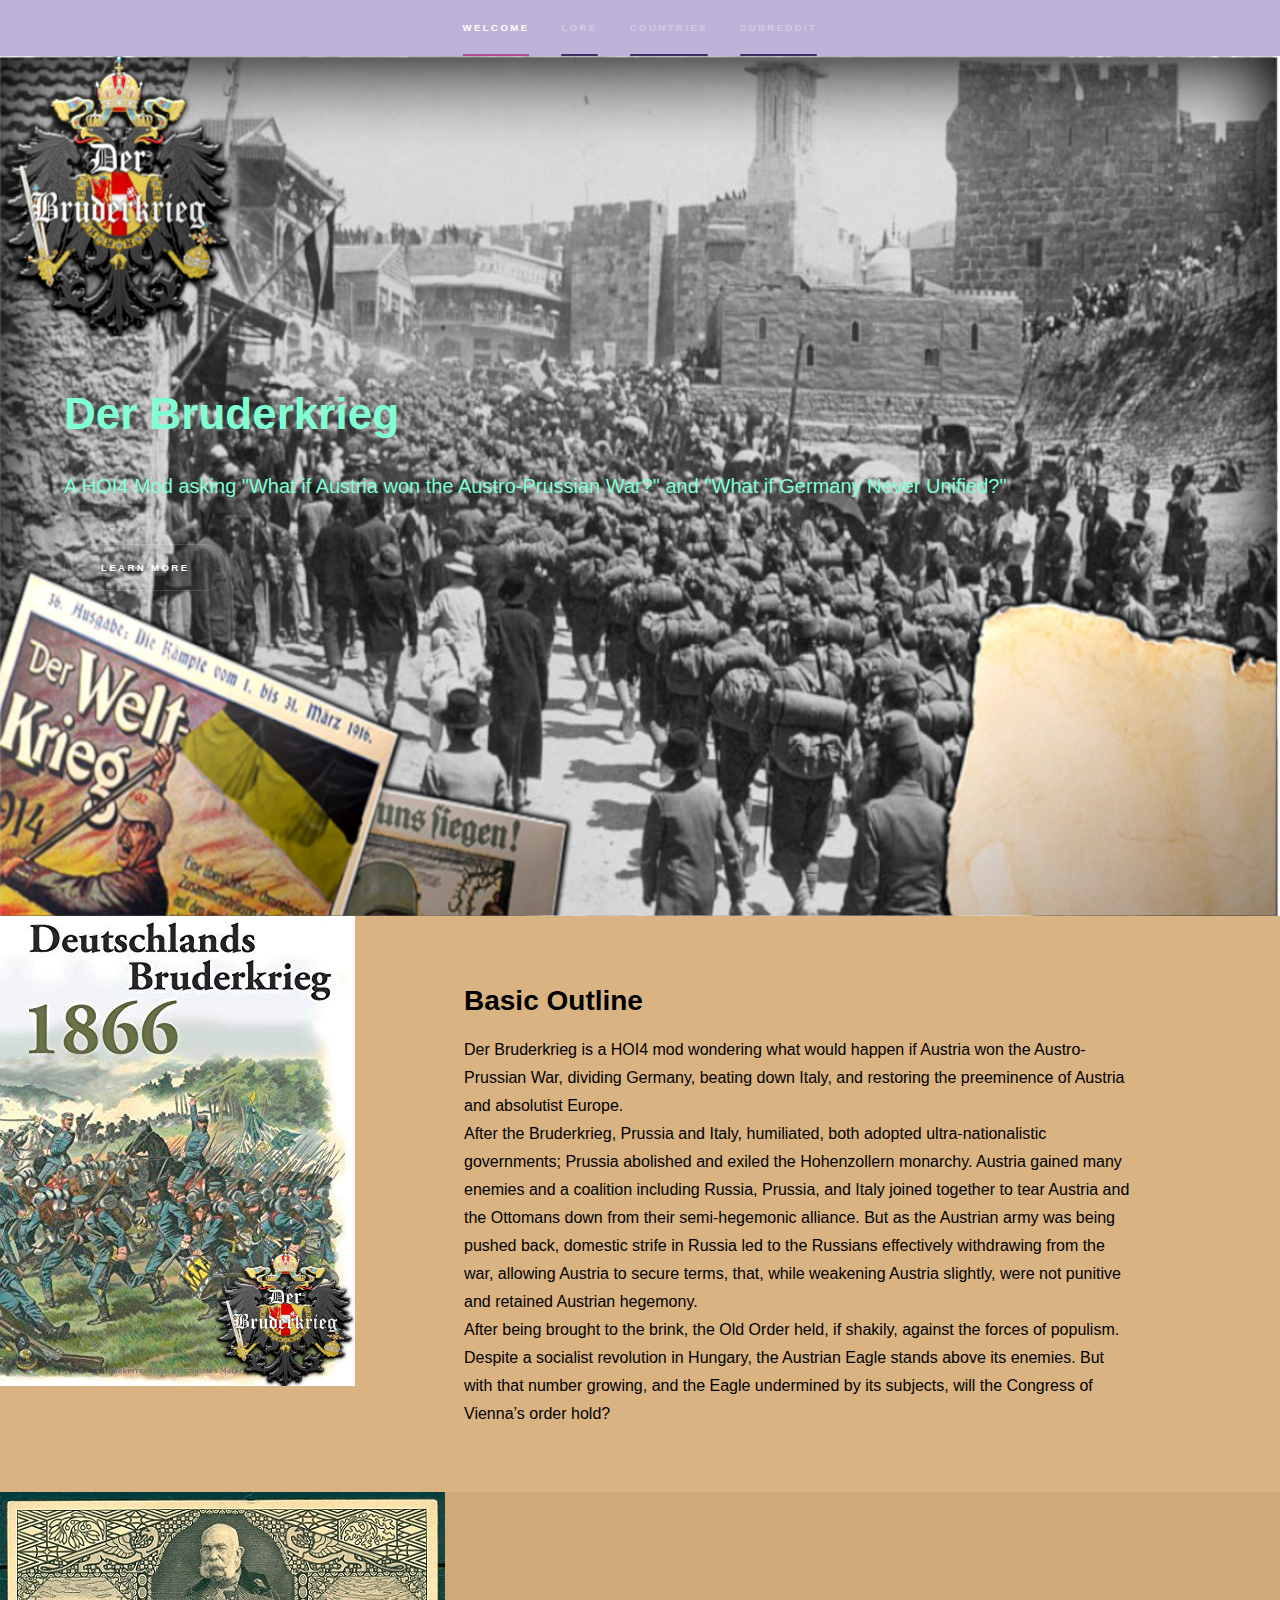
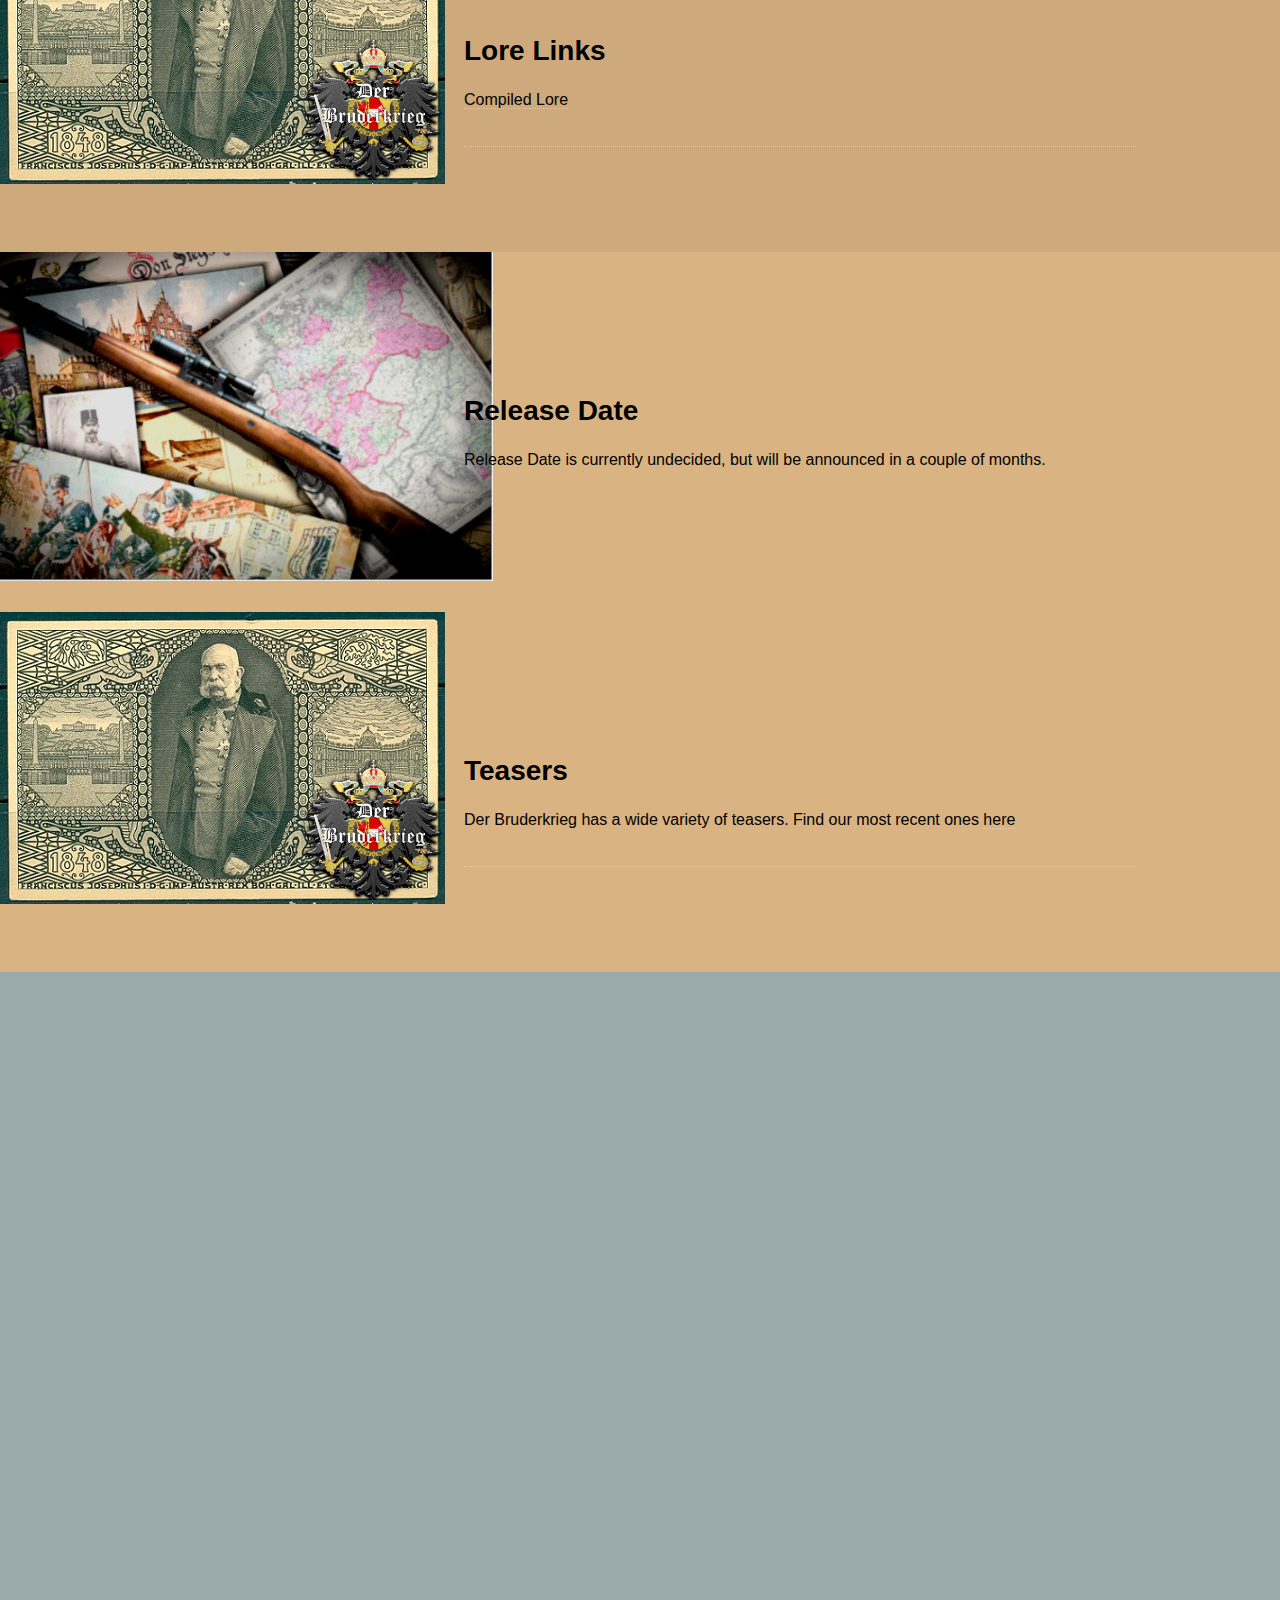
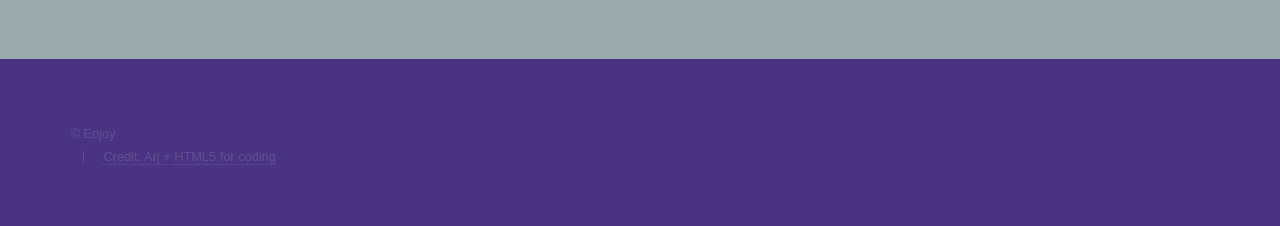
==== index.html @ 2483edeb "bruh" ====
<!DOCTYPE HTML>
<!--
	Hyperspace by HTML5 UP
	html5up.net | @ajlkn
	Free for personal and commercial use under the CCA 3.0 license (html5up.net/license)
-->
<html>
	<head>
		<title>Der Bruderkrieg</title>
		<meta charset="utf-8" />
		<meta name="viewport" content="width=device-width, initial-scale=1, user-scalable=no" />
		<link rel="stylesheet" href="assets/css/main.css" />
		<noscript><link rel="stylesheet" href="assets/css/noscript.css" /></noscript>
	</head>
	<body class="is-preload">

		<!-- Sidebar -->
			<section id="sidebar">
				<div class="inner">
					<nav>
						<ul>
							<li><a href="#intro">Welcome</a></li>
							<li><a href="#one">Lore</a></li>
							<li><a href="#two">Countries</a></li>
							<li><a href="https://www.reddit.com/r/derbruderkrieg">Subreddit</a></li>
						</ul>
					</nav>
				</div>
			</section>

		<!-- Wrapper -->
			<div id="wrapper">

				<!-- Intro -->
					<section id="intro" class="wrapper style1 fullscreen fade-up">
						<div class="inner">
							<h1 style="color: aquamarine;">Der Bruderkrieg</h1>
							<p style="color: aquamarine;">A HOI4 Mod asking "What if Austria won the Austro-Prussian War?" and "What if Germany Never Unified?" <br />
							</p>
							<ul class="actions">
								<li><a href="#one" class="button scrolly">Learn more</a></li>
							</ul>
						</div>
					</section>

				<!-- One -->
					<section id="one" class="wrapper style2 spotlights">
						<section>
							<a href="#" class="image"><img src="images/pic01.jpg" alt="" data-position="center center" /></a>
							<div class="content">
								<div class="inner">
									<h2 style="color: black;">Basic Outline</h2>
									<p style="color: black;">Der Bruderkrieg is a HOI4 mod wondering what would happen if Austria won the Austro-Prussian War, dividing Germany, beating down Italy, and restoring the preeminence of Austria and absolutist Europe. <br /> After the Bruderkrieg, Prussia and Italy, humiliated, both adopted ultra-nationalistic governments; Prussia abolished and exiled the Hohenzollern monarchy. Austria gained many enemies and a coalition including Russia, Prussia, and Italy joined together to tear Austria and the Ottomans down from their semi-hegemonic alliance. But as the Austrian army was being pushed back, domestic strife in Russia led to the Russians effectively withdrawing from the war, allowing Austria to secure terms, that, while weakening Austria slightly, were not punitive and retained Austrian hegemony.  <br /> After being brought to the brink, the Old Order held, if shakily, against the forces of populism. Despite a socialist revolution in Hungary, the Austrian Eagle stands above its enemies. But with that number growing, and the Eagle undermined by its subjects, will the Congress of Vienna’s order hold?
										</p>
									
								</div>
							</div>
						</section>
						<section>
							<a href="#" class="image"><img src="images/pic02.jpg" alt="" data-position="top center" /></a>
							<div class="content">
								<div class="inner">
									<h2 style="color: black;">Lore Links</h2>
									<p style="color: black;"><a href = "https://docs.google.com/document/u/1/d/1PFN4tKG7lw6AhXBbFSqqBUsdXBA_mLdBptA32-HvClY/edit" target="_blank">Compiled Lore</p>
									
								</div>
							</div>
						</section>
						<section>
							<a href="#" class="image"><img src="images/pic03.jpg" alt="" data-position="25% 25%" /></a>
							<div class="content">
								<div class="inner">
									<h2 style="color: black;">Release Date</h2>
									<p style="color: black;">Release Date is currently undecided, but will be announced in a couple of months.</p>
					
								</div>
							</div>
						</section>
						<section>
							<a href="#" class="image"><img src="images/pic02.jpg" alt="" data-position="top center" /></a>
							<div class="content">
								<div class="inner">
									<h2 style="color: black;">Teasers</h2>
									<p style="color: black;">Der Bruderkrieg has a wide variety of teasers. Find our most recent ones <a href="teasers.html">here</p>
									
								</div>
							</div>
						</section>
					</section>

					
				</section>

				<!-- Two -->
					<section id="two" class="wrapper style3 fade-up">
						<div class="inner">
							<h2>Countries</h2>
							<p>Der Bruderkrieg's first release will contain a wide variety of countries. The following 6 countries are those we consider "core countries", the ones most critical to gameplay and lore. While all 6 will be included on release, we also have development ongoing for China and Colombia.</p>
							<div class="features">
								<section>
									<span class="austrianflag"></span>
									<h3>Austria</h3>
									<p></p>
								</section>
								<section>
									<span class="icon solid major fa-lock"></span>
									<h3>Prussia</h3>
									<p></p>
								</section>
								<section>
									<span class="icon solid major fa-cog"></span>
									<h3>France</h3>
									<p></p>
								</section>
								<section>
									<span class="icon solid major fa-desktop"></span>
									<h3>Russia</h3>
									<p></p>
								</section>
								<section>
									<span class="icon solid major fa-link"></span>
									<h3>USA</h3>
									<p></p>
								</section>
								<section>
									<span class="icon major fa-gem"></span>
									<h3>Italy</h3>
									<p></p>
								</section>
							</div>
						</div>
					</section>

				<!-- Three 
					<section id="three" class="wrapper style1 fade-up">
						<div class="inner">
							<h2>Get in touch</h2>
							<p>Phasellus convallis elit id ullamcorper pulvinar. Duis aliquam turpis mauris, eu ultricies erat malesuada quis. Aliquam dapibus, lacus eget hendrerit bibendum, urna est aliquam sem, sit amet imperdiet est velit quis lorem.</p>
							<div class="split style1">
								<section>
									<form method="post" action="#">
										<div class="fields">
											<div class="field half">
												<label for="name">Name</label>
												<input type="text" name="name" id="name" />
											</div>
											<div class="field half">
												<label for="email">Email</label>
												<input type="text" name="email" id="email" />
											</div>
											<div class="field">
												<label for="message">Message</label>
												<textarea name="message" id="message" rows="5"></textarea>
											</div>
										</div>
										<ul class="actions">
											<li><a href="" class="button submit">Send Message</a></li>
										</ul>
									</form>
								</section>
								<section>
									<ul class="contact">
										<li>
											<h3>Address</h3>
											<span>12345 Somewhere Road #654<br />
											Nashville, TN 00000-0000<br />
											USA</span>
										</li>
										<li>
											<h3>Email</h3>
											<a href="#">user@untitled.tld</a>
										</li>
										<li>
											<h3>Phone</h3>
											<span>(000) 000-0000</span>
										</li>
										<li>
											<h3>Social</h3>
											<ul class="icons">
												<li><a href="#" class="icon brands fa-twitter"><span class="label">Twitter</span></a></li>
												<li><a href="#" class="icon brands fa-facebook-f"><span class="label">Facebook</span></a></li>
												<li><a href="#" class="icon brands fa-github"><span class="label">GitHub</span></a></li>
												<li><a href="#" class="icon brands fa-instagram"><span class="label">Instagram</span></a></li>
												<li><a href="#" class="icon brands fa-linkedin-in"><span class="label">LinkedIn</span></a></li>
											</ul>
										</li>
									</ul>
								</section>
							</div>
						</div>
					</section> -->

			</div>

		<!-- Footer -->
			<footer id="footer" class="wrapper style1-alt">
				<div class="inner">
					<ul class="menu">
						<li>&copy; Enjoy</li><li>Credit: Arj + HTML5 for coding</a></li>
					</ul>
				</div>
			</footer>

		<!-- Scripts -->
			<script src="assets/js/jquery.min.js"></script>
			<script src="assets/js/jquery.scrollex.min.js"></script>
			<script src="assets/js/jquery.scrolly.min.js"></script>
			<script src="assets/js/browser.min.js"></script>
			<script src="assets/js/breakpoints.min.js"></script>
			<script src="assets/js/util.js"></script>
			<script src="assets/js/main.js"></script>

	</body>
</html>
---- assets/css/main.css ----
@import url(fontawesome-all.min.css);

/*
	Hyperspace by HTML5 UP
	html5up.net | @ajlkn
	Free for personal and commercial use under the CCA 3.0 license (html5up.net/license)
*/

html, body, div, span, applet, object,
iframe, h1, h2, h3, h4, h5, h6, p, blockquote,
pre, a, abbr, acronym, address, big, cite,
code, del, dfn, em, img, ins, kbd, q, s, samp,
small, strike, strong, sub, sup, tt, var, b,
u, i, center, dl, dt, dd, ol, ul, li, fieldset,
form, label, legend, table, caption, tbody,
tfoot, thead, tr, th, td, article, aside,
canvas, details, embed, figure, figcaption,
footer, header, hgroup, menu, nav, output, ruby,
section, summary, time, mark, audio, video {
	margin: 0;
	padding: 0;
	border: 0;
	font-size: 100%;
	font: inherit;
	vertical-align: baseline;}

article, aside, details, figcaption, figure,
footer, header, hgroup, menu, nav, section {
	display: block;}

body {
	line-height: 1;
}

ol, ul {
	list-style: none;
}

blockquote, q {
	quotes: none;
}

	blockquote:before, blockquote:after, q:before, q:after {
		content: '';
		content: none;
	}

table {
	border-collapse: collapse;
	border-spacing: 0;
}

body {
	-webkit-text-size-adjust: none;
}

mark {
	background-color: transparent;
	color: inherit;
}

input::-moz-focus-inner {
	border: 0;
	padding: 0;
}

input, select, textarea {
	-moz-appearance: none;
	-webkit-appearance: none;
	-ms-appearance: none;
	appearance: none;
}

/* Basic */

	@-ms-viewport {
		width: device-width;
	}

	body {
		-ms-overflow-style: scrollbar;
	}

	@media screen and (max-width: 480px) {

		html, body {
			min-width: 320px;
		}

	}

	html {
		box-sizing: border-box;
	}

	*, *:before, *:after {
		box-sizing: inherit;
	}

	body {
		background: #312450;
	}

		body.is-preload *, body.is-preload *:before, body.is-preload *:after {
			-moz-animation: none !important;
			-webkit-animation: none !important;
			-ms-animation: none !important;
			animation: none !important;
			-moz-transition: none !important;
			-webkit-transition: none !important;
			-ms-transition: none !important;
			transition: none !important;
		}

/* Type */

	body, input, select, textarea {
		color: rgba(255, 255, 255, 0.55);
		font-family: Arial, Helvetica, sans-serif;
		font-size: 16.5pt;
		font-weight: normal;
		line-height: 1.75;
	}

		@media screen and (max-width: 1680px) {

			body, input, select, textarea {
				font-size: 13pt;
			}

		}

		@media screen and (max-width: 1280px) {

			body, input, select, textarea {
				font-size: 12pt;
			}

		}

		@media screen and (max-width: 360px) {

			body, input, select, textarea {
				font-size: 11pt;
			}

		}

	a {
		-moz-transition: color 0.2s ease, border-bottom-color 0.2s ease;
		-webkit-transition: color 0.2s ease, border-bottom-color 0.2s ease;
		-ms-transition: color 0.2s ease, border-bottom-color 0.2s ease;
		transition: color 0.2s ease, border-bottom-color 0.2s ease;
		border-bottom: dotted 1px rgba(255, 255, 255, 0.35);
		color: inherit;
		text-decoration: none;
	}

		a:hover {
			border-bottom-color: transparent;
			color: #ffffff;
		}

	strong, b {
		color: #ffffff;
		font-weight: bold;
	}

	em, i {
		font-style: italic;
	}

	p {
		margin: 0 0 2em 0;
	}

	h1, h2, h3, h4, h5, h6 {
		color: #ffffff;
		font-weight: bold;
		line-height: 1.5;
		margin: 0 0 0.5em 0;
	}

		h1 a, h2 a, h3 a, h4 a, h5 a, h6 a {
			color: inherit;
			text-decoration: none;
		}

	h1 {
		font-size: 2.75em;
	}

		h1.major {
			margin: 0 0 1.3em 0;
			position: relative;
			padding-bottom: 0.35em;
		}

			h1.major:after {
				background-image: -moz-linear-gradient(to right, #5e42a6, #b74e91);
				background-image: -webkit-linear-gradient(to right, #5e42a6, #b74e91);
				background-image: -ms-linear-gradient(to right, #5e42a6, #b74e91);
				background-image: linear-gradient(to right, #5e42a6, #b74e91);
				-moz-transition: max-width 0.2s ease;
				-webkit-transition: max-width 0.2s ease;
				-ms-transition: max-width 0.2s ease;
				transition: max-width 0.2s ease;
				border-radius: 0.2em;
				bottom: 0;
				content: '';
				height: 0.05em;
				position: absolute;
				right: 0;
				width: 100%;
			}

	h2 {
		font-size: 1.75em;
	}

	h3 {
		font-size: 1.1em;
	}

	h4 {
		font-size: 1em;
	}

	h5 {
		font-size: 0.8em;
	}

	h6 {
		font-size: 0.6em;
	}

	@media screen and (max-width: 736px) {

		h1 {
			font-size: 2em;
		}

		h2 {
			font-size: 1.25em;
		}

		h3 {
			font-size: 1em;
		}

		h4 {
			font-size: 0.8em;
		}

		h5 {
			font-size: 0.6em;
		}

		h6 {
			font-size: 0.6em;
		}

	}

	sub {
		font-size: 0.8em;
		position: relative;
		top: 0.5em;
	}

	sup {
		font-size: 0.8em;
		position: relative;
		top: -0.5em;
	}

	blockquote {
		border-left: solid 4px rgba(255, 255, 255, 0.15);
		font-style: italic;
		margin: 0 0 2em 0;
		padding: 0.5em 0 0.5em 2em;
	}

	code {
		background: rgba(255, 255, 255, 0.05);
		border-radius: 0.25em;
		border: solid 1px rgba(255, 255, 255, 0.15);
		font-family: "Courier New", monospace;
		font-size: 0.9em;
		margin: 0 0.25em;
		padding: 0.25em 0.65em;
	}

	pre {
		-webkit-overflow-scrolling: touch;
		font-family: "Courier New", monospace;
		font-size: 0.9em;
		margin: 0 0 2em 0;
	}

		pre code {
			display: block;
			line-height: 1.75em;
			padding: 1em 1.5em;
			overflow-x: auto;
		}

	hr {
		border: 0;
		border-bottom: solid 1px rgba(255, 255, 255, 0.15);
		margin: 2em 0;
	}

		hr.major {
			margin: 3em 0;
		}

	.align-left {
		text-align: left;
	}

	.align-center {
		text-align: center;
	}

	.align-right {
		text-align: right;
	}

/* Row */

	.row {
		display: flex;
		flex-wrap: wrap;
		box-sizing: border-box;
		align-items: stretch;
	}

		.row > * {
			box-sizing: border-box;
		}

		.row.gtr-uniform > * > :last-child {
			margin-bottom: 0;
		}

		.row.aln-left {
			justify-content: flex-start;
		}

		.row.aln-center {
			justify-content: center;
		}

		.row.aln-right {
			justify-content: flex-end;
		}

		.row.aln-top {
			align-items: flex-start;
		}

		.row.aln-middle {
			align-items: center;
		}

		.row.aln-bottom {
			align-items: flex-end;
		}

		.row > .imp {
			order: -1;
		}

		.row > .col-1 {
			width: 8.33333%;
		}

		.row > .off-1 {
			margin-left: 8.33333%;
		}

		.row > .col-2 {
			width: 16.66667%;
		}

		.row > .off-2 {
			margin-left: 16.66667%;
		}

		.row > .col-3 {
			width: 25%;
		}

		.row > .off-3 {
			margin-left: 25%;
		}

		.row > .col-4 {
			width: 33.33333%;
		}

		.row > .off-4 {
			margin-left: 33.33333%;
		}

		.row > .col-5 {
			width: 41.66667%;
		}

		.row > .off-5 {
			margin-left: 41.66667%;
		}

		.row > .col-6 {
			width: 50%;
		}

		.row > .off-6 {
			margin-left: 50%;
		}

		.row > .col-7 {
			width: 58.33333%;
		}

		.row > .off-7 {
			margin-left: 58.33333%;
		}

		.row > .col-8 {
			width: 66.66667%;
		}

		.row > .off-8 {
			margin-left: 66.66667%;
		}

		.row > .col-9 {
			width: 75%;
		}

		.row > .off-9 {
			margin-left: 75%;
		}

		.row > .col-10 {
			width: 83.33333%;
		}

		.row > .off-10 {
			margin-left: 83.33333%;
		}

		.row > .col-11 {
			width: 91.66667%;
		}

		.row > .off-11 {
			margin-left: 91.66667%;
		}

		.row > .col-12 {
			width: 100%;
		}

		.row > .off-12 {
			margin-left: 100%;
		}

		.row.gtr-0 {
			margin-top: 0;
			margin-left: 0em;
		}

			.row.gtr-0 > * {
				padding: 0 0 0 0em;
			}

			.row.gtr-0.gtr-uniform {
				margin-top: 0em;
			}

				.row.gtr-0.gtr-uniform > * {
					padding-top: 0em;
				}

		.row.gtr-25 {
			margin-top: 0;
			margin-left: -0.375em;
		}

			.row.gtr-25 > * {
				padding: 0 0 0 0.375em;
			}

			.row.gtr-25.gtr-uniform {
				margin-top: -0.375em;
			}

				.row.gtr-25.gtr-uniform > * {
					padding-top: 0.375em;
				}

		.row.gtr-50 {
			margin-top: 0;
			margin-left: -0.75em;
		}

			.row.gtr-50 > * {
				padding: 0 0 0 0.75em;
			}

			.row.gtr-50.gtr-uniform {
				margin-top: -0.75em;
			}

				.row.gtr-50.gtr-uniform > * {
					padding-top: 0.75em;
				}

		.row {
			margin-top: 0;
			margin-left: -1.5em;
		}

			.row > * {
				padding: 0 0 0 1.5em;
			}

			.row.gtr-uniform {
				margin-top: -1.5em;
			}

				.row.gtr-uniform > * {
					padding-top: 1.5em;
				}

		.row.gtr-150 {
			margin-top: 0;
			margin-left: -2.25em;
		}

			.row.gtr-150 > * {
				padding: 0 0 0 2.25em;
			}

			.row.gtr-150.gtr-uniform {
				margin-top: -2.25em;
			}

				.row.gtr-150.gtr-uniform > * {
					padding-top: 2.25em;
				}

		.row.gtr-200 {
			margin-top: 0;
			margin-left: -3em;
		}

			.row.gtr-200 > * {
				padding: 0 0 0 3em;
			}

			.row.gtr-200.gtr-uniform {
				margin-top: -3em;
			}

				.row.gtr-200.gtr-uniform > * {
					padding-top: 3em;
				}

		@media screen and (max-width: 1680px) {

			.row {
				display: flex;
				flex-wrap: wrap;
				box-sizing: border-box;
				align-items: stretch;
			}

				.row > * {
					box-sizing: border-box;
				}

				.row.gtr-uniform > * > :last-child {
					margin-bottom: 0;
				}

				.row.aln-left {
					justify-content: flex-start;
				}

				.row.aln-center {
					justify-content: center;
				}

				.row.aln-right {
					justify-content: flex-end;
				}

				.row.aln-top {
					align-items: flex-start;
				}

				.row.aln-middle {
					align-items: center;
				}

				.row.aln-bottom {
					align-items: flex-end;
				}

				.row > .imp-xlarge {
					order: -1;
				}

				.row > .col-1-xlarge {
					width: 8.33333%;
				}

				.row > .off-1-xlarge {
					margin-left: 8.33333%;
				}

				.row > .col-2-xlarge {
					width: 16.66667%;
				}

				.row > .off-2-xlarge {
					margin-left: 16.66667%;
				}

				.row > .col-3-xlarge {
					width: 25%;
				}

				.row > .off-3-xlarge {
					margin-left: 25%;
				}

				.row > .col-4-xlarge {
					width: 33.33333%;
				}

				.row > .off-4-xlarge {
					margin-left: 33.33333%;
				}

				.row > .col-5-xlarge {
					width: 41.66667%;
				}

				.row > .off-5-xlarge {
					margin-left: 41.66667%;
				}

				.row > .col-6-xlarge {
					width: 50%;
				}

				.row > .off-6-xlarge {
					margin-left: 50%;
				}

				.row > .col-7-xlarge {
					width: 58.33333%;
				}

				.row > .off-7-xlarge {
					margin-left: 58.33333%;
				}

				.row > .col-8-xlarge {
					width: 66.66667%;
				}

				.row > .off-8-xlarge {
					margin-left: 66.66667%;
				}

				.row > .col-9-xlarge {
					width: 75%;
				}

				.row > .off-9-xlarge {
					margin-left: 75%;
				}

				.row > .col-10-xlarge {
					width: 83.33333%;
				}

				.row > .off-10-xlarge {
					margin-left: 83.33333%;
				}

				.row > .col-11-xlarge {
					width: 91.66667%;
				}

				.row > .off-11-xlarge {
					margin-left: 91.66667%;
				}

				.row > .col-12-xlarge {
					width: 100%;
				}

				.row > .off-12-xlarge {
					margin-left: 100%;
				}

				.row.gtr-0 {
					margin-top: 0;
					margin-left: 0em;
				}

					.row.gtr-0 > * {
						padding: 0 0 0 0em;
					}

					.row.gtr-0.gtr-uniform {
						margin-top: 0em;
					}

						.row.gtr-0.gtr-uniform > * {
							padding-top: 0em;
						}

				.row.gtr-25 {
					margin-top: 0;
					margin-left: -0.375em;
				}

					.row.gtr-25 > * {
						padding: 0 0 0 0.375em;
					}

					.row.gtr-25.gtr-uniform {
						margin-top: -0.375em;
					}

						.row.gtr-25.gtr-uniform > * {
							padding-top: 0.375em;
						}

				.row.gtr-50 {
					margin-top: 0;
					margin-left: -0.75em;
				}

					.row.gtr-50 > * {
						padding: 0 0 0 0.75em;
					}

					.row.gtr-50.gtr-uniform {
						margin-top: -0.75em;
					}

						.row.gtr-50.gtr-uniform > * {
							padding-top: 0.75em;
						}

				.row {
					margin-top: 0;
					margin-left: -1.5em;
				}

					.row > * {
						padding: 0 0 0 1.5em;
					}

					.row.gtr-uniform {
						margin-top: -1.5em;
					}

						.row.gtr-uniform > * {
							padding-top: 1.5em;
						}

				.row.gtr-150 {
					margin-top: 0;
					margin-left: -2.25em;
				}

					.row.gtr-150 > * {
						padding: 0 0 0 2.25em;
					}

					.row.gtr-150.gtr-uniform {
						margin-top: -2.25em;
					}

						.row.gtr-150.gtr-uniform > * {
							padding-top: 2.25em;
						}

				.row.gtr-200 {
					margin-top: 0;
					margin-left: -3em;
				}

					.row.gtr-200 > * {
						padding: 0 0 0 3em;
					}

					.row.gtr-200.gtr-uniform {
						margin-top: -3em;
					}

						.row.gtr-200.gtr-uniform > * {
							padding-top: 3em;
						}

		}

		@media screen and (max-width: 1280px) {

			.row {
				display: flex;
				flex-wrap: wrap;
				box-sizing: border-box;
				align-items: stretch;
			}

				.row > * {
					box-sizing: border-box;
				}

				.row.gtr-uniform > * > :last-child {
					margin-bottom: 0;
				}

				.row.aln-left {
					justify-content: flex-start;
				}

				.row.aln-center {
					justify-content: center;
				}

				.row.aln-right {
					justify-content: flex-end;
				}

				.row.aln-top {
					align-items: flex-start;
				}

				.row.aln-middle {
					align-items: center;
				}

				.row.aln-bottom {
					align-items: flex-end;
				}

				.row > .imp-large {
					order: -1;
				}

				.row > .col-1-large {
					width: 8.33333%;
				}

				.row > .off-1-large {
					margin-left: 8.33333%;
				}

				.row > .col-2-large {
					width: 16.66667%;
				}

				.row > .off-2-large {
					margin-left: 16.66667%;
				}

				.row > .col-3-large {
					width: 25%;
				}

				.row > .off-3-large {
					margin-left: 25%;
				}

				.row > .col-4-large {
					width: 33.33333%;
				}

				.row > .off-4-large {
					margin-left: 33.33333%;
				}

				.row > .col-5-large {
					width: 41.66667%;
				}

				.row > .off-5-large {
					margin-left: 41.66667%;
				}

				.row > .col-6-large {
					width: 50%;
				}

				.row > .off-6-large {
					margin-left: 50%;
				}

				.row > .col-7-large {
					width: 58.33333%;
				}

				.row > .off-7-large {
					margin-left: 58.33333%;
				}

				.row > .col-8-large {
					width: 66.66667%;
				}

				.row > .off-8-large {
					margin-left: 66.66667%;
				}

				.row > .col-9-large {
					width: 75%;
				}

				.row > .off-9-large {
					margin-left: 75%;
				}

				.row > .col-10-large {
					width: 83.33333%;
				}

				.row > .off-10-large {
					margin-left: 83.33333%;
				}

				.row > .col-11-large {
					width: 91.66667%;
				}

				.row > .off-11-large {
					margin-left: 91.66667%;
				}

				.row > .col-12-large {
					width: 100%;
				}

				.row > .off-12-large {
					margin-left: 100%;
				}

				.row.gtr-0 {
					margin-top: 0;
					margin-left: 0em;
				}

					.row.gtr-0 > * {
						padding: 0 0 0 0em;
					}

					.row.gtr-0.gtr-uniform {
						margin-top: 0em;
					}

						.row.gtr-0.gtr-uniform > * {
							padding-top: 0em;
						}

				.row.gtr-25 {
					margin-top: 0;
					margin-left: -0.375em;
				}

					.row.gtr-25 > * {
						padding: 0 0 0 0.375em;
					}

					.row.gtr-25.gtr-uniform {
						margin-top: -0.375em;
					}

						.row.gtr-25.gtr-uniform > * {
							padding-top: 0.375em;
						}

				.row.gtr-50 {
					margin-top: 0;
					margin-left: -0.75em;
				}

					.row.gtr-50 > * {
						padding: 0 0 0 0.75em;
					}

					.row.gtr-50.gtr-uniform {
						margin-top: -0.75em;
					}

						.row.gtr-50.gtr-uniform > * {
							padding-top: 0.75em;
						}

				.row {
					margin-top: 0;
					margin-left: -1.5em;
				}

					.row > * {
						padding: 0 0 0 1.5em;
					}

					.row.gtr-uniform {
						margin-top: -1.5em;
					}

						.row.gtr-uniform > * {
							padding-top: 1.5em;
						}

				.row.gtr-150 {
					margin-top: 0;
					margin-left: -2.25em;
				}

					.row.gtr-150 > * {
						padding: 0 0 0 2.25em;
					}

					.row.gtr-150.gtr-uniform {
						margin-top: -2.25em;
					}

						.row.gtr-150.gtr-uniform > * {
							padding-top: 2.25em;
						}

				.row.gtr-200 {
					margin-top: 0;
					margin-left: -3em;
				}

					.row.gtr-200 > * {
						padding: 0 0 0 3em;
					}

					.row.gtr-200.gtr-uniform {
						margin-top: -3em;
					}

						.row.gtr-200.gtr-uniform > * {
							padding-top: 3em;
						}

		}

		@media screen and (max-width: 980px) {

			.row {
				display: flex;
				flex-wrap: wrap;
				box-sizing: border-box;
				align-items: stretch;
			}

				.row > * {
					box-sizing: border-box;
				}

				.row.gtr-uniform > * > :last-child {
					margin-bottom: 0;
				}

				.row.aln-left {
					justify-content: flex-start;
				}

				.row.aln-center {
					justify-content: center;
				}

				.row.aln-right {
					justify-content: flex-end;
				}

				.row.aln-top {
					align-items: flex-start;
				}

				.row.aln-middle {
					align-items: center;
				}

				.row.aln-bottom {
					align-items: flex-end;
				}

				.row > .imp-medium {
					order: -1;
				}

				.row > .col-1-medium {
					width: 8.33333%;
				}

				.row > .off-1-medium {
					margin-left: 8.33333%;
				}

				.row > .col-2-medium {
					width: 16.66667%;
				}

				.row > .off-2-medium {
					margin-left: 16.66667%;
				}

				.row > .col-3-medium {
					width: 25%;
				}

				.row > .off-3-medium {
					margin-left: 25%;
				}

				.row > .col-4-medium {
					width: 33.33333%;
				}

				.row > .off-4-medium {
					margin-left: 33.33333%;
				}

				.row > .col-5-medium {
					width: 41.66667%;
				}

				.row > .off-5-medium {
					margin-left: 41.66667%;
				}

				.row > .col-6-medium {
					width: 50%;
				}

				.row > .off-6-medium {
					margin-left: 50%;
				}

				.row > .col-7-medium {
					width: 58.33333%;
				}

				.row > .off-7-medium {
					margin-left: 58.33333%;
				}

				.row > .col-8-medium {
					width: 66.66667%;
				}

				.row > .off-8-medium {
					margin-left: 66.66667%;
				}

				.row > .col-9-medium {
					width: 75%;
				}

				.row > .off-9-medium {
					margin-left: 75%;
				}

				.row > .col-10-medium {
					width: 83.33333%;
				}

				.row > .off-10-medium {
					margin-left: 83.33333%;
				}

				.row > .col-11-medium {
					width: 91.66667%;
				}

				.row > .off-11-medium {
					margin-left: 91.66667%;
				}

				.row > .col-12-medium {
					width: 100%;
				}

				.row > .off-12-medium {
					margin-left: 100%;
				}

				.row.gtr-0 {
					margin-top: 0;
					margin-left: 0em;
				}

					.row.gtr-0 > * {
						padding: 0 0 0 0em;
					}

					.row.gtr-0.gtr-uniform {
						margin-top: 0em;
					}

						.row.gtr-0.gtr-uniform > * {
							padding-top: 0em;
						}

				.row.gtr-25 {
					margin-top: 0;
					margin-left: -0.375em;
				}

					.row.gtr-25 > * {
						padding: 0 0 0 0.375em;
					}

					.row.gtr-25.gtr-uniform {
						margin-top: -0.375em;
					}

						.row.gtr-25.gtr-uniform > * {
							padding-top: 0.375em;
						}

				.row.gtr-50 {
					margin-top: 0;
					margin-left: -0.75em;
				}

					.row.gtr-50 > * {
						padding: 0 0 0 0.75em;
					}

					.row.gtr-50.gtr-uniform {
						margin-top: -0.75em;
					}

						.row.gtr-50.gtr-uniform > * {
							padding-top: 0.75em;
						}

				.row {
					margin-top: 0;
					margin-left: -1.5em;
				}

					.row > * {
						padding: 0 0 0 1.5em;
					}

					.row.gtr-uniform {
						margin-top: -1.5em;
					}

						.row.gtr-uniform > * {
							padding-top: 1.5em;
						}

				.row.gtr-150 {
					margin-top: 0;
					margin-left: -2.25em;
				}

					.row.gtr-150 > * {
						padding: 0 0 0 2.25em;
					}

					.row.gtr-150.gtr-uniform {
						margin-top: -2.25em;
					}

						.row.gtr-150.gtr-uniform > * {
							padding-top: 2.25em;
						}

				.row.gtr-200 {
					margin-top: 0;
					margin-left: -3em;
				}

					.row.gtr-200 > * {
						padding: 0 0 0 3em;
					}

					.row.gtr-200.gtr-uniform {
						margin-top: -3em;
					}

						.row.gtr-200.gtr-uniform > * {
							padding-top: 3em;
						}

		}

		@media screen and (max-width: 736px) {

			.row {
				display: flex;
				flex-wrap: wrap;
				box-sizing: border-box;
				align-items: stretch;
			}

				.row > * {
					box-sizing: border-box;
				}

				.row.gtr-uniform > * > :last-child {
					margin-bottom: 0;
				}

				.row.aln-left {
					justify-content: flex-start;
				}

				.row.aln-center {
					justify-content: center;
				}

				.row.aln-right {
					justify-content: flex-end;
				}

				.row.aln-top {
					align-items: flex-start;
				}

				.row.aln-middle {
					align-items: center;
				}

				.row.aln-bottom {
					align-items: flex-end;
				}

				.row > .imp-small {
					order: -1;
				}

				.row > .col-1-small {
					width: 8.33333%;
				}

				.row > .off-1-small {
					margin-left: 8.33333%;
				}

				.row > .col-2-small {
					width: 16.66667%;
				}

				.row > .off-2-small {
					margin-left: 16.66667%;
				}

				.row > .col-3-small {
					width: 25%;
				}

				.row > .off-3-small {
					margin-left: 25%;
				}

				.row > .col-4-small {
					width: 33.33333%;
				}

				.row > .off-4-small {
					margin-left: 33.33333%;
				}

				.row > .col-5-small {
					width: 41.66667%;
				}

				.row > .off-5-small {
					margin-left: 41.66667%;
				}

				.row > .col-6-small {
					width: 50%;
				}

				.row > .off-6-small {
					margin-left: 50%;
				}

				.row > .col-7-small {
					width: 58.33333%;
				}

				.row > .off-7-small {
					margin-left: 58.33333%;
				}

				.row > .col-8-small {
					width: 66.66667%;
				}

				.row > .off-8-small {
					margin-left: 66.66667%;
				}

				.row > .col-9-small {
					width: 75%;
				}

				.row > .off-9-small {
					margin-left: 75%;
				}

				.row > .col-10-small {
					width: 83.33333%;
				}

				.row > .off-10-small {
					margin-left: 83.33333%;
				}

				.row > .col-11-small {
					width: 91.66667%;
				}

				.row > .off-11-small {
					margin-left: 91.66667%;
				}

				.row > .col-12-small {
					width: 100%;
				}

				.row > .off-12-small {
					margin-left: 100%;
				}

				.row.gtr-0 {
					margin-top: 0;
					margin-left: 0em;
				}

					.row.gtr-0 > * {
						padding: 0 0 0 0em;
					}

					.row.gtr-0.gtr-uniform {
						margin-top: 0em;
					}

						.row.gtr-0.gtr-uniform > * {
							padding-top: 0em;
						}

				.row.gtr-25 {
					margin-top: 0;
					margin-left: -0.375em;
				}

					.row.gtr-25 > * {
						padding: 0 0 0 0.375em;
					}

					.row.gtr-25.gtr-uniform {
						margin-top: -0.375em;
					}

						.row.gtr-25.gtr-uniform > * {
							padding-top: 0.375em;
						}

				.row.gtr-50 {
					margin-top: 0;
					margin-left: -0.75em;
				}

					.row.gtr-50 > * {
						padding: 0 0 0 0.75em;
					}

					.row.gtr-50.gtr-uniform {
						margin-top: -0.75em;
					}

						.row.gtr-50.gtr-uniform > * {
							padding-top: 0.75em;
						}

				.row {
					margin-top: 0;
					margin-left: -1.5em;
				}

					.row > * {
						padding: 0 0 0 1.5em;
					}

					.row.gtr-uniform {
						margin-top: -1.5em;
					}

						.row.gtr-uniform > * {
							padding-top: 1.5em;
						}

				.row.gtr-150 {
					margin-top: 0;
					margin-left: -2.25em;
				}

					.row.gtr-150 > * {
						padding: 0 0 0 2.25em;
					}

					.row.gtr-150.gtr-uniform {
						margin-top: -2.25em;
					}

						.row.gtr-150.gtr-uniform > * {
							padding-top: 2.25em;
						}

				.row.gtr-200 {
					margin-top: 0;
					margin-left: -3em;
				}

					.row.gtr-200 > * {
						padding: 0 0 0 3em;
					}

					.row.gtr-200.gtr-uniform {
						margin-top: -3em;
					}

						.row.gtr-200.gtr-uniform > * {
							padding-top: 3em;
						}

		}

		@media screen and (max-width: 480px) {

			.row {
				display: flex;
				flex-wrap: wrap;
				box-sizing: border-box;
				align-items: stretch;
			}

				.row > * {
					box-sizing: border-box;
				}

				.row.gtr-uniform > * > :last-child {
					margin-bottom: 0;
				}

				.row.aln-left {
					justify-content: flex-start;
				}

				.row.aln-center {
					justify-content: center;
				}

				.row.aln-right {
					justify-content: flex-end;
				}

				.row.aln-top {
					align-items: flex-start;
				}

				.row.aln-middle {
					align-items: center;
				}

				.row.aln-bottom {
					align-items: flex-end;
				}

				.row > .imp-xsmall {
					order: -1;
				}

				.row > .col-1-xsmall {
					width: 8.33333%;
				}

				.row > .off-1-xsmall {
					margin-left: 8.33333%;
				}

				.row > .col-2-xsmall {
					width: 16.66667%;
				}

				.row > .off-2-xsmall {
					margin-left: 16.66667%;
				}

				.row > .col-3-xsmall {
					width: 25%;
				}

				.row > .off-3-xsmall {
					margin-left: 25%;
				}

				.row > .col-4-xsmall {
					width: 33.33333%;
				}

				.row > .off-4-xsmall {
					margin-left: 33.33333%;
				}

				.row > .col-5-xsmall {
					width: 41.66667%;
				}

				.row > .off-5-xsmall {
					margin-left: 41.66667%;
				}

				.row > .col-6-xsmall {
					width: 50%;
				}

				.row > .off-6-xsmall {
					margin-left: 50%;
				}

				.row > .col-7-xsmall {
					width: 58.33333%;
				}

				.row > .off-7-xsmall {
					margin-left: 58.33333%;
				}

				.row > .col-8-xsmall {
					width: 66.66667%;
				}

				.row > .off-8-xsmall {
					margin-left: 66.66667%;
				}

				.row > .col-9-xsmall {
					width: 75%;
				}

				.row > .off-9-xsmall {
					margin-left: 75%;
				}

				.row > .col-10-xsmall {
					width: 83.33333%;
				}

				.row > .off-10-xsmall {
					margin-left: 83.33333%;
				}

				.row > .col-11-xsmall {
					width: 91.66667%;
				}

				.row > .off-11-xsmall {
					margin-left: 91.66667%;
				}

				.row > .col-12-xsmall {
					width: 100%;
				}

				.row > .off-12-xsmall {
					margin-left: 100%;
				}

				.row.gtr-0 {
					margin-top: 0;
					margin-left: 0em;
				}

					.row.gtr-0 > * {
						padding: 0 0 0 0em;
					}

					.row.gtr-0.gtr-uniform {
						margin-top: 0em;
					}

						.row.gtr-0.gtr-uniform > * {
							padding-top: 0em;
						}

				.row.gtr-25 {
					margin-top: 0;
					margin-left: -0.375em;
				}

					.row.gtr-25 > * {
						padding: 0 0 0 0.375em;
					}

					.row.gtr-25.gtr-uniform {
						margin-top: -0.375em;
					}

						.row.gtr-25.gtr-uniform > * {
							padding-top: 0.375em;
						}

				.row.gtr-50 {
					margin-top: 0;
					margin-left: -0.75em;
				}

					.row.gtr-50 > * {
						padding: 0 0 0 0.75em;
					}

					.row.gtr-50.gtr-uniform {
						margin-top: -0.75em;
					}

						.row.gtr-50.gtr-uniform > * {
							padding-top: 0.75em;
						}

				.row {
					margin-top: 0;
					margin-left: -1.5em;
				}

					.row > * {
						padding: 0 0 0 1.5em;
					}

					.row.gtr-uniform {
						margin-top: -1.5em;
					}

						.row.gtr-uniform > * {
							padding-top: 1.5em;
						}

				.row.gtr-150 {
					margin-top: 0;
					margin-left: -2.25em;
				}

					.row.gtr-150 > * {
						padding: 0 0 0 2.25em;
					}

					.row.gtr-150.gtr-uniform {
						margin-top: -2.25em;
					}

						.row.gtr-150.gtr-uniform > * {
							padding-top: 2.25em;
						}

				.row.gtr-200 {
					margin-top: 0;
					margin-left: -3em;
				}

					.row.gtr-200 > * {
						padding: 0 0 0 3em;
					}

					.row.gtr-200.gtr-uniform {
						margin-top: -3em;
					}

						.row.gtr-200.gtr-uniform > * {
							padding-top: 3em;
						}

		}

/* Box */

	.box {
		border-radius: 0.25em;
		border: solid 1px rgba(255, 255, 255, 0.15);
		margin-bottom: 2em;
		padding: 1.5em;
	}

		.box > :last-child,
		.box > :last-child > :last-child,
		.box > :last-child > :last-child > :last-child {
			margin-bottom: 0;
		}

		.box.alt {
			border: 0;
			border-radius: 0;
			padding: 0;
		}

/* Button */

	input[type="submit"],
	input[type="reset"],
	input[type="button"],
	button,
	.button {
		-moz-appearance: none;
		-webkit-appearance: none;
		-ms-appearance: none;
		appearance: none;
		-moz-transition: border-color 0.2s ease;
		-webkit-transition: border-color 0.2s ease;
		-ms-transition: border-color 0.2s ease;
		transition: border-color 0.2s ease;
		background-color: transparent;
		border: solid 1px !important;
		border-color: rgba(255, 255, 255, 0.15) !important;
		border-radius: 3em;
		color: #ffffff !important;
		cursor: pointer;
		display: inline-block;
		font-size: 0.6em;
		font-weight: bold;
		height: calc(4.75em + 2px);
		letter-spacing: 0.25em;
		line-height: 4.75em;
		outline: 0;
		padding: 0 3.75em;
		position: relative;
		text-align: center;
		text-decoration: none;
		text-transform: uppercase;
		white-space: nowrap;
	}

		input[type="submit"]:after,
		input[type="reset"]:after,
		input[type="button"]:after,
		button:after,
		.button:after {
			-moz-transform: scale(0.25);
			-webkit-transform: scale(0.25);
			-ms-transform: scale(0.25);
			transform: scale(0.25);
			pointer-events: none;
			-moz-transition: opacity 0.2s ease, -moz-transform 0.2s ease;
			-webkit-transition: opacity 0.2s ease, -webkit-transform 0.2s ease;
			-ms-transition: opacity 0.2s ease, -ms-transform 0.2s ease;
			transition: opacity 0.2s ease, transform 0.2s ease;
			background: #ffffff;
			border-radius: 3em;
			content: '';
			height: 100%;
			left: 0;
			opacity: 0;
			position: absolute;
			top: 0;
			width: 100%;
		}

		input[type="submit"].icon:before,
		input[type="reset"].icon:before,
		input[type="button"].icon:before,
		button.icon:before,
		.button.icon:before {
			margin-right: 0.75em;
		}

		input[type="submit"].fit,
		input[type="reset"].fit,
		input[type="button"].fit,
		button.fit,
		.button.fit {
			width: 100%;
		}

		input[type="submit"].small,
		input[type="reset"].small,
		input[type="button"].small,
		button.small,
		.button.small {
			font-size: 0.4em;
		}

		input[type="submit"].large,
		input[type="reset"].large,
		input[type="button"].large,
		button.large,
		.button.large {
			font-size: 0.8em;
		}

		input[type="submit"].primary,
		input[type="reset"].primary,
		input[type="button"].primary,
		button.primary,
		.button.primary {
			background-color: #ffffff;
			color: #312450 !important;
		}

			input[type="submit"].primary:after,
			input[type="reset"].primary:after,
			input[type="button"].primary:after,
			button.primary:after,
			.button.primary:after {
				display: none;
			}

		input[type="submit"].disabled, input[type="submit"]:disabled,
		input[type="reset"].disabled,
		input[type="reset"]:disabled,
		input[type="button"].disabled,
		input[type="button"]:disabled,
		button.disabled,
		button:disabled,
		.button.disabled,
		.button:disabled {
			cursor: default;
			opacity: 0.5;
			pointer-events: none;
		}

		input[type="submit"]:hover,
		input[type="reset"]:hover,
		input[type="button"]:hover,
		button:hover,
		.button:hover {
			border-color: rgba(255, 255, 255, 0.55) !important;
		}

			input[type="submit"]:hover:after,
			input[type="reset"]:hover:after,
			input[type="button"]:hover:after,
			button:hover:after,
			.button:hover:after {
				opacity: 0.05;
				-moz-transform: scale(1);
				-webkit-transform: scale(1);
				-ms-transform: scale(1);
				transform: scale(1);
			}

			input[type="submit"]:hover:active,
			input[type="reset"]:hover:active,
			input[type="button"]:hover:active,
			button:hover:active,
			.button:hover:active {
				border-color: #ffffff !important;
			}

				input[type="submit"]:hover:active:after,
				input[type="reset"]:hover:active:after,
				input[type="button"]:hover:active:after,
				button:hover:active:after,
				.button:hover:active:after {
					opacity: 0.1;
				}

/* Features */

	.features {
		display: -moz-flex;
		display: -webkit-flex;
		display: -ms-flex;
		display: flex;
		-moz-flex-wrap: wrap;
		-webkit-flex-wrap: wrap;
		-ms-flex-wrap: wrap;
		flex-wrap: wrap;
		border-radius: 0.25em;
		border: solid 1px rgba(255, 255, 255, 0.15);
		background: rgba(255, 255, 255, 0.05);
		margin: 0 0 2em 0;
	}

		.features section {
			padding: 3.5em 3em 1em 7em ;
			width: 50%;
			border-top: solid 1px rgba(255, 255, 255, 0.15);
			position: relative;
		}

			.features section:nth-child(-n + 2) {
				border-top-width: 0;
			}

			.features section:nth-child(2n) {
				border-left: solid 1px rgba(255, 255, 255, 0.15);
			}

			.features section .icon {
				-moz-transition: opacity 0.5s ease, -moz-transform 0.5s ease;
				-webkit-transition: opacity 0.5s ease, -webkit-transform 0.5s ease;
				-ms-transition: opacity 0.5s ease, -ms-transform 0.5s ease;
				transition: opacity 0.5s ease, transform 0.5s ease;
				-moz-transition-delay: 1s;
				-webkit-transition-delay: 1s;
				-ms-transition-delay: 1s;
				transition-delay: 1s;
				-moz-transform: scale(1);
				-webkit-transform: scale(1);
				-ms-transform: scale(1);
				transform: scale(1);
				position: absolute;
				left: 3em;
				top: 3em;
				opacity: 1;
			}

			.features section:nth-child(1) .icon {
				-moz-transition-delay: 0.15s;
				-webkit-transition-delay: 0.15s;
				-ms-transition-delay: 0.15s;
				transition-delay: 0.15s;
			}

			.features section:nth-child(2) .icon {
				-moz-transition-delay: 0.3s;
				-webkit-transition-delay: 0.3s;
				-ms-transition-delay: 0.3s;
				transition-delay: 0.3s;
			}

			.features section:nth-child(3) .icon {
				-moz-transition-delay: 0.45s;
				-webkit-transition-delay: 0.45s;
				-ms-transition-delay: 0.45s;
				transition-delay: 0.45s;
			}

			.features section:nth-child(4) .icon {
				-moz-transition-delay: 0.6s;
				-webkit-transition-delay: 0.6s;
				-ms-transition-delay: 0.6s;
				transition-delay: 0.6s;
			}

			.features section:nth-child(5) .icon {
				-moz-transition-delay: 0.75s;
				-webkit-transition-delay: 0.75s;
				-ms-transition-delay: 0.75s;
				transition-delay: 0.75s;
			}

			.features section:nth-child(6) .icon {
				-moz-transition-delay: 0.9s;
				-webkit-transition-delay: 0.9s;
				-ms-transition-delay: 0.9s;
				transition-delay: 0.9s;
			}

			.features section:nth-child(7) .icon {
				-moz-transition-delay: 1.05s;
				-webkit-transition-delay: 1.05s;
				-ms-transition-delay: 1.05s;
				transition-delay: 1.05s;
			}

			.features section:nth-child(8) .icon {
				-moz-transition-delay: 1.2s;
				-webkit-transition-delay: 1.2s;
				-ms-transition-delay: 1.2s;
				transition-delay: 1.2s;
			}

			.features section:nth-child(9) .icon {
				-moz-transition-delay: 1.35s;
				-webkit-transition-delay: 1.35s;
				-ms-transition-delay: 1.35s;
				transition-delay: 1.35s;
			}

			.features section:nth-child(10) .icon {
				-moz-transition-delay: 1.5s;
				-webkit-transition-delay: 1.5s;
				-ms-transition-delay: 1.5s;
				transition-delay: 1.5s;
			}

			.features section:nth-child(11) .icon {
				-moz-transition-delay: 1.65s;
				-webkit-transition-delay: 1.65s;
				-ms-transition-delay: 1.65s;
				transition-delay: 1.65s;
			}

			.features section:nth-child(12) .icon {
				-moz-transition-delay: 1.8s;
				-webkit-transition-delay: 1.8s;
				-ms-transition-delay: 1.8s;
				transition-delay: 1.8s;
			}

			.features section:nth-child(13) .icon {
				-moz-transition-delay: 1.95s;
				-webkit-transition-delay: 1.95s;
				-ms-transition-delay: 1.95s;
				transition-delay: 1.95s;
			}

			.features section:nth-child(14) .icon {
				-moz-transition-delay: 2.1s;
				-webkit-transition-delay: 2.1s;
				-ms-transition-delay: 2.1s;
				transition-delay: 2.1s;
			}

			.features section:nth-child(15) .icon {
				-moz-transition-delay: 2.25s;
				-webkit-transition-delay: 2.25s;
				-ms-transition-delay: 2.25s;
				transition-delay: 2.25s;
			}

			.features section:nth-child(16) .icon {
				-moz-transition-delay: 2.4s;
				-webkit-transition-delay: 2.4s;
				-ms-transition-delay: 2.4s;
				transition-delay: 2.4s;
			}

			.features section:nth-child(17) .icon {
				-moz-transition-delay: 2.55s;
				-webkit-transition-delay: 2.55s;
				-ms-transition-delay: 2.55s;
				transition-delay: 2.55s;
			}

			.features section:nth-child(18) .icon {
				-moz-transition-delay: 2.7s;
				-webkit-transition-delay: 2.7s;
				-ms-transition-delay: 2.7s;
				transition-delay: 2.7s;
			}

			.features section:nth-child(19) .icon {
				-moz-transition-delay: 2.85s;
				-webkit-transition-delay: 2.85s;
				-ms-transition-delay: 2.85s;
				transition-delay: 2.85s;
			}

			.features section:nth-child(20) .icon {
				-moz-transition-delay: 3s;
				-webkit-transition-delay: 3s;
				-ms-transition-delay: 3s;
				transition-delay: 3s;
			}

		.features.inactive section .icon {
			-moz-transform: scale(0.5);
			-webkit-transform: scale(0.5);
			-ms-transform: scale(0.5);
			transform: scale(0.5);
			opacity: 0;
		}

		@media screen and (max-width: 980px) {

			.features {
				display: block;
			}

				.features section {
					border-top-width: 1px !important;
					border-left-width: 0 !important;
					width: 100%;
				}

					.features section:first-child {
						border-top-width: 0 !important;
					}

		}

		@media screen and (max-width: 736px) {

			.features section {
				padding: 2.5em 1.5em 0.1em 5.5em ;
			}

				.features section .icon {
					left: 1.5em;
					top: 2em;
				}

		}

		@media screen and (max-width: 480px) {

			.features section {
				padding: 2em 1.5em 0.1em 1.5em ;
			}

				.features section .icon {
					left: 0;
					position: relative;
					top: 0;
				}

		}

/* Form */

	form {
		margin: 0 0 2em 0;
	}

		form > :last-child {
			margin-bottom: 0;
		}

		form > .fields {
			display: -moz-flex;
			display: -webkit-flex;
			display: -ms-flex;
			display: flex;
			-moz-flex-wrap: wrap;
			-webkit-flex-wrap: wrap;
			-ms-flex-wrap: wrap;
			flex-wrap: wrap;
			width: calc(100% + 3em);
			margin: -1.5em 0 2em -1.5em;
		}

			form > .fields > .field {
				-moz-flex-grow: 0;
				-webkit-flex-grow: 0;
				-ms-flex-grow: 0;
				flex-grow: 0;
				-moz-flex-shrink: 0;
				-webkit-flex-shrink: 0;
				-ms-flex-shrink: 0;
				flex-shrink: 0;
				padding: 1.5em 0 0 1.5em;
				width: calc(100% - 1.5em);
			}

				form > .fields > .field.half {
					width: calc(50% - 0.75em);
				}

				form > .fields > .field.third {
					width: calc(100%/3 - 0.5em);
				}

				form > .fields > .field.quarter {
					width: calc(25% - 0.375em);
				}

		@media screen and (max-width: 480px) {

			form > .fields {
				width: calc(100% + 3em);
				margin: -1.5em 0 2em -1.5em;
			}

				form > .fields > .field {
					padding: 1.5em 0 0 1.5em;
					width: calc(100% - 1.5em);
				}

					form > .fields > .field.half {
						width: calc(100% - 1.5em);
					}

					form > .fields > .field.third {
						width: calc(100% - 1.5em);
					}

					form > .fields > .field.quarter {
						width: calc(100% - 1.5em);
					}

		}

	label {
		color: #ffffff;
		font-weight: bold;
		line-height: 1.5;
		margin: 0 0 0.7em 0;
		display: block;
		font-size: 1.1em;
	}

	input[type="text"],
	input[type="password"],
	input[type="email"],
	input[type="tel"],
	select,
	textarea {
		-moz-appearance: none;
		-webkit-appearance: none;
		-ms-appearance: none;
		appearance: none;
		background: rgba(255, 255, 255, 0.05);
		border-radius: 0.25em;
		border: none;
		border: solid 1px rgba(255, 255, 255, 0.15);
		color: inherit;
		display: block;
		outline: 0;
		padding: 0 1em;
		text-decoration: none;
		width: 100%;
	}

		input[type="text"]:invalid,
		input[type="password"]:invalid,
		input[type="email"]:invalid,
		input[type="tel"]:invalid,
		select:invalid,
		textarea:invalid {
			box-shadow: none;
		}

		input[type="text"]:focus,
		input[type="password"]:focus,
		input[type="email"]:focus,
		input[type="tel"]:focus,
		select:focus,
		textarea:focus {
			border-color: #ffffff;
			box-shadow: 0 0 0 1px #ffffff;
		}

	select {
		background-image: url("data:image/svg+xml;charset=utf8,%3Csvg xmlns='http://www.w3.org/2000/svg' width='40' height='40' preserveAspectRatio='none' viewBox='0 0 40 40'%3E%3Cpath d='M9.4,12.3l10.4,10.4l10.4-10.4c0.2-0.2,0.5-0.4,0.9-0.4c0.3,0,0.6,0.1,0.9,0.4l3.3,3.3c0.2,0.2,0.4,0.5,0.4,0.9 c0,0.4-0.1,0.6-0.4,0.9L20.7,31.9c-0.2,0.2-0.5,0.4-0.9,0.4c-0.3,0-0.6-0.1-0.9-0.4L4.3,17.3c-0.2-0.2-0.4-0.5-0.4-0.9 c0-0.4,0.1-0.6,0.4-0.9l3.3-3.3c0.2-0.2,0.5-0.4,0.9-0.4S9.1,12.1,9.4,12.3z' fill='rgba(255, 255, 255, 0.15)' /%3E%3C/svg%3E");
		background-size: 1.25rem;
		background-repeat: no-repeat;
		background-position: calc(100% - 1rem) center;
		height: 2.75em;
		padding-right: 2.75em;
		text-overflow: ellipsis;
	}

		select option {
			color: #ffffff;
			background: #312450;
		}

		select:focus::-ms-value {
			background-color: transparent;
		}

		select::-ms-expand {
			display: none;
		}

	input[type="text"],
	input[type="password"],
	input[type="email"],
	select {
		height: 2.75em;
	}

	textarea {
		padding: 0.75em 1em;
	}

		body.is-ie textarea {
			min-height: 10em;
		}

	input[type="checkbox"],
	input[type="radio"] {
		-moz-appearance: none;
		-webkit-appearance: none;
		-ms-appearance: none;
		appearance: none;
		display: block;
		float: left;
		margin-right: -2em;
		opacity: 0;
		width: 1em;
		z-index: -1;
	}

		input[type="checkbox"] + label,
		input[type="radio"] + label {
			text-decoration: none;
			color: rgba(255, 255, 255, 0.55);
			cursor: pointer;
			display: inline-block;
			font-size: 1em;
			font-weight: normal;
			padding-left: 2.4em;
			padding-right: 0.75em;
			position: relative;
		}

			input[type="checkbox"] + label:before,
			input[type="radio"] + label:before {
				-moz-osx-font-smoothing: grayscale;
				-webkit-font-smoothing: antialiased;
				display: inline-block;
				font-style: normal;
				font-variant: normal;
				text-rendering: auto;
				line-height: 1;
				text-transform: none !important;
				font-family: 'Font Awesome 5 Free';
				font-weight: 900;
			}

			input[type="checkbox"] + label:before,
			input[type="radio"] + label:before {
				background: rgba(255, 255, 255, 0.05);
				border-radius: 0.25em;
				border: solid 1px rgba(255, 255, 255, 0.15);
				content: '';
				display: inline-block;
				font-size: 0.8em;
				height: 2.0625em;
				left: 0;
				line-height: 2.0625em;
				position: absolute;
				text-align: center;
				top: 0;
				width: 2.0625em;
			}

		input[type="checkbox"]:checked + label:before,
		input[type="radio"]:checked + label:before {
			background: #ffffff;
			border-color: #ffffff;
			color: #b74e91;
			content: '\f00c';
		}

		input[type="checkbox"]:focus + label:before,
		input[type="radio"]:focus + label:before {
			border-color: #ffffff;
			box-shadow: 0 0 0 1px #ffffff;
		}

	input[type="checkbox"] + label:before {
		border-radius: 0.25em;
	}

	input[type="radio"] + label:before {
		border-radius: 100%;
	}

	::-webkit-input-placeholder {
		color: rgba(255, 255, 255, 0.35) !important;
		opacity: 1.0;
	}

	:-moz-placeholder {
		color: rgba(255, 255, 255, 0.35) !important;
		opacity: 1.0;
	}

	::-moz-placeholder {
		color: rgba(255, 255, 255, 0.35) !important;
		opacity: 1.0;
	}

	:-ms-input-placeholder {
		color: rgba(255, 255, 255, 0.35) !important;
		opacity: 1.0;
	}

/* Icon */

.austrianflag {
    background: url('https://www.google.com/url?sa=i&url=https%3A%2F%2Fen.wikipedia.org%2Fwiki%2FAustrian_Empire&psig=AOvVaw3gCbvYkQj3EiLKF7YNkbHq&ust=1613411913105000&source=images&cd=vfe&ved=0CAIQjRxqFwoTCPC90_L56e4CFQAAAAAdAAAAABAD.jpg');
    height: 20px;
    width: 20px;
    display: block;
    /* Other styles here */
}

	.icon {
		text-decoration: none;
		border-bottom: none;
		position: relative;
	}

		.icon:before {
			-moz-osx-font-smoothing: grayscale;
			-webkit-font-smoothing: antialiased;
			display: inline-block;
			font-style: normal;
			font-variant: normal;
			text-rendering: auto;
			line-height: 1;
			text-transform: none !important;
			font-family: 'Font Awesome 5 Free';
			font-weight: 400;
		}

		.icon > .label {
			display: none;
		}

		.icon:before {
			line-height: inherit;
		}

		.icon.solid:before {
			font-weight: 900;
		}

		.icon.brands:before {
			font-family: 'Font Awesome 5 Brands';
		}

		.icon.major {
			width: 2.5em;
			height: 2.5em;
			display: block;
			background: #ffffff;
			border-radius: 100%;
			color: #312450;
			text-align: center;
			line-height: 2.5em;
			margin: 0 0 1.3em 0;
		}

			.icon.major:before {
				font-size: 1.25em;
			}

				.wrapper.style1 .icon.major:before {
					color: #5e42a6;
				}

				.wrapper.style1-alt .icon.major:before {
					color: #493382;
				}

				.wrapper.style2 .icon.major:before {
					color: #5052b5;
				}

				.wrapper.style2-alt .icon.major:before {
					color: #3e4094;
				}

				.wrapper.style3 .icon.major:before {
					color: #7e83831f;
				}

				.wrapper.style3-alt .icon.major:before {
					color: #953d75;
				}

/* Image */

	.image {
		border-radius: 0.25em;
		border: 0;
		display: inline-block;
		position: relative;
	}

		.image img {
			border-radius: 0.25em;
			display: block;
		}

		.image.left, .image.right {
			max-width: 40%;
		}

			.image.left img, .image.right img {
				width: 100%;
			}

		.image.left {
			float: left;
			margin: 0 1.5em 1em 0;
			top: 0.25em;
		}

		.image.right {
			float: right;
			margin: 0 0 1em 1.5em;
			top: 0.25em;
		}

		.image.fit {
			display: block;
			margin: 0 0 2em 0;
			width: 100%;
		}

			.image.fit img {
				width: 100%;
			}

		.image.main {
			display: block;
			margin: 0 0 3em 0;
			width: 100%;
		}

			.image.main img {
				width: 100%;
			}

/* List */

	ol {
		list-style: decimal;
		margin: 0 0 2em 0;
		padding-left: 1.25em;
	}

		ol li {
			padding-left: 0.25em;
		}

	ul {
		list-style: disc;
		margin: 0 0 2em 0;
		padding-left: 1em;
	}

		ul li {
			padding-left: 0.5em;
		}

		ul.alt {
			list-style: none;
			padding-left: 0;
		}

			ul.alt li {
				border-top: solid 1px rgba(255, 255, 255, 0.15);
				padding: 0.5em 0;
			}

				ul.alt li:first-child {
					border-top: 0;
					padding-top: 0;
				}

	dl {
		margin: 0 0 2em 0;
	}

		dl dt {
			display: block;
			font-weight: bold;
			margin: 0 0 1em 0;
		}

		dl dd {
			margin-left: 2em;
		}

/* Actions */

	ul.actions {
		display: -moz-flex;
		display: -webkit-flex;
		display: -ms-flex;
		display: flex;
		cursor: default;
		list-style: none;
		margin-left: -1em;
		padding-left: 0;
	}

		ul.actions li {
			padding: 0 0 0 1em;
			vertical-align: middle;
		}

		ul.actions.special {
			-moz-justify-content: center;
			-webkit-justify-content: center;
			-ms-justify-content: center;
			justify-content: center;
			width: 100%;
			margin-left: 0;
		}

			ul.actions.special li:first-child {
				padding-left: 0;
			}

		ul.actions.stacked {
			-moz-flex-direction: column;
			-webkit-flex-direction: column;
			-ms-flex-direction: column;
			flex-direction: column;
			margin-left: 0;
		}

			ul.actions.stacked li {
				padding: 1.3em 0 0 0;
			}

				ul.actions.stacked li:first-child {
					padding-top: 0;
				}

		ul.actions.fit {
			width: calc(100% + 1em);
		}

			ul.actions.fit li {
				-moz-flex-grow: 1;
				-webkit-flex-grow: 1;
				-ms-flex-grow: 1;
				flex-grow: 1;
				-moz-flex-shrink: 1;
				-webkit-flex-shrink: 1;
				-ms-flex-shrink: 1;
				flex-shrink: 1;
				width: 100%;
			}

				ul.actions.fit li > * {
					width: 100%;
				}

			ul.actions.fit.stacked {
				width: 100%;
			}

		@media screen and (max-width: 480px) {

			ul.actions:not(.fixed) {
				-moz-flex-direction: column;
				-webkit-flex-direction: column;
				-ms-flex-direction: column;
				flex-direction: column;
				margin-left: 0;
				width: 100% !important;
			}

				ul.actions:not(.fixed) li {
					-moz-flex-grow: 1;
					-webkit-flex-grow: 1;
					-ms-flex-grow: 1;
					flex-grow: 1;
					-moz-flex-shrink: 1;
					-webkit-flex-shrink: 1;
					-ms-flex-shrink: 1;
					flex-shrink: 1;
					padding: 1em 0 0 0;
					text-align: center;
					width: 100%;
				}

					ul.actions:not(.fixed) li > * {
						width: 100%;
					}

					ul.actions:not(.fixed) li:first-child {
						padding-top: 0;
					}

					ul.actions:not(.fixed) li input[type="submit"],
					ul.actions:not(.fixed) li input[type="reset"],
					ul.actions:not(.fixed) li input[type="button"],
					ul.actions:not(.fixed) li button,
					ul.actions:not(.fixed) li .button {
						width: 100%;
					}

						ul.actions:not(.fixed) li input[type="submit"].icon:before,
						ul.actions:not(.fixed) li input[type="reset"].icon:before,
						ul.actions:not(.fixed) li input[type="button"].icon:before,
						ul.actions:not(.fixed) li button.icon:before,
						ul.actions:not(.fixed) li .button.icon:before {
							margin-left: -0.5rem;
						}

		}

/* Contact */

	ul.contact {
		list-style: none;
		padding: 0;
	}

		ul.contact > li {
			padding: 0;
			margin: 1.5em 0 0 0;
		}

			ul.contact > li:first-child {
				margin-top: 0;
			}

/* Icons */

	ul.icons {
		cursor: default;
		list-style: none;
		padding-left: 0;
	}

		ul.icons li {
			display: inline-block;
			padding: 0 0.75em 0 0;
		}

			ul.icons li:last-child {
				padding-right: 0;
			}

			ul.icons li > a, ul.icons li > span {
				border: 0;
			}

				ul.icons li > a .label, ul.icons li > span .label {
					display: none;
				}
.icon {
    background: url('your-image-url.jpg');
    height: 20px;
    width: 20px;
    display: block;
    /* Other styles here */
}
/* Menu */

	ul.menu {
		list-style: none;
		padding: 0;
	}

		ul.menu > li {
			border-left: solid 1px rgba(255, 255, 255, 0.15);
			display: inline-block;
			line-height: 1;
			margin-left: 1.5em;
			padding: 0 0 0 1.5em;
		}

			ul.menu > li:first-child {
				border-left: 0;
				margin: 0;
				padding-left: 0;
			}

		@media screen and (max-width: 480px) {

			ul.menu > li {
				border-left: 0;
				display: block;
				line-height: inherit;
				margin: 0.5em 0 0 0;
				padding-left: 0;
			}

		}

/* Section/Article */

	section.special, article.special {
		text-align: center;
	}

	header p {
		color: rgba(255, 255, 255, 0.35);
		position: relative;
		margin: 0 0 1.5em 0;
	}

	header h2 + p {
		font-size: 1.25em;
		margin-top: -1em;
		line-height: 1.5em;
	}

	header h3 + p {
		font-size: 1.1em;
		margin-top: -0.8em;
		line-height: 1.5em;
	}

	header h4 + p,
	header h5 + p,
	header h6 + p {
		font-size: 0.9em;
		margin-top: -0.6em;
		line-height: 1.5em;
	}

/* Split */

	.split {
		display: -moz-flex;
		display: -webkit-flex;
		display: -ms-flex;
		display: flex;
	}

		.split > * {
			width: calc(50% - 2.5em);
		}

		.split > :nth-child(2n - 1) {
			padding-right: 2.5em;
			border-right: solid 1px rgba(255, 255, 255, 0.15);
		}

		.split > :nth-child(2n) {
			padding-left: 2.5em;
		}

		.split.style1 > :nth-child(2n - 1) {
			width: calc(66.66666% - 2.5em);
		}

		.split.style1 > :nth-child(2n) {
			width: calc(33.33333% - 2.5em);
		}

		@media screen and (max-width: 1680px) {

			.split > * {
				width: calc(50% - 2em);
			}

			.split > :nth-child(2n - 1) {
				padding-right: 2em;
			}

			.split > :nth-child(2n) {
				padding-left: 2em;
			}

			.split.style1 > :nth-child(2n - 1) {
				width: calc(66.66666% - 2em);
			}

			.split.style1 > :nth-child(2n) {
				width: calc(33.33333% - 2em);
			}

		}

		@media screen and (max-width: 980px) {

			.split {
				display: block;
			}

				.split > * {
					border-top: solid 1px rgba(255, 255, 255, 0.15);
					margin: 4em 0 0 0;
					padding: 4em 0 0 0;
					width: 100% !important;
				}

				.split > :nth-child(2n - 1) {
					border-right: 0;
					padding-right: 0;
				}

				.split > :nth-child(2n) {
					padding-left: 0;
				}

				.split > :first-child {
					border-top: 0;
					margin-top: 0;
					padding-top: 0;
				}

		}

		@media screen and (max-width: 736px) {

			.split > * {
				margin: 3em 0 0 0;
				padding: 3em 0 0 0;
			}

		}

/* Spotlights */

	.spotlights > section {
		display: -moz-flex;
		display: -webkit-flex;
		display: -ms-flex;
		display: flex;
		-moz-flex-direction: row;
		-webkit-flex-direction: row;
		-ms-flex-direction: row;
		flex-direction: row;
		min-height: 22.5em;
	}

		body.is-ie .spotlights > section {
			min-height: 0;
		}

		.spotlights > section > .image {
			background-position: center center;
			background-size: cover;
			border-radius: 0;
			display: block;
			position: relative;
			width: 25em;
		}

			.spotlights > section > .image img {
				border-radius: 0;
				display: block;
			}

			.spotlights > section > .image:before {
				-moz-transition: opacity 1s ease;
				-webkit-transition: opacity 1s ease;
				-ms-transition: opacity 1s ease;
				transition: opacity 1s ease;
				background: rgba(49, 36, 80, 0.9);
				content: '';
				display: block;
				height: 100%;
				left: 0;
				opacity: 0;
				position: absolute;
				top: 0;
				width: 100%;
			}

		.spotlights > section > .content {
			padding: 4em 5em 2em 5em ;
			display: -moz-flex;
			display: -webkit-flex;
			display: -ms-flex;
			display: flex;
			-moz-flex-direction: column;
			-webkit-flex-direction: column;
			-ms-flex-direction: column;
			flex-direction: column;
			-moz-justify-content: center;
			-webkit-justify-content: center;
			-ms-justify-content: center;
			justify-content: center;
			width: 50em;
			-ms-flex: 1;
		}

			.spotlights > section > .content > .inner {
				-moz-transform: translateX(0) translateY(0);
				-webkit-transform: translateX(0) translateY(0);
				-ms-transform: translateX(0) translateY(0);
				transform: translateX(0) translateY(0);
				-moz-transition: opacity 1s ease, -moz-transform 1s ease;
				-webkit-transition: opacity 1s ease, -webkit-transform 1s ease;
				-ms-transition: opacity 1s ease, -ms-transform 1s ease;
				transition: opacity 1s ease, transform 1s ease;
				opacity: 1;
			}

		.spotlights > section:nth-child(2) {
			background-color: rgba(0, 0, 0, 0.05);
		}

		.spotlights > section:nth-child(3) {
			background-color: rgba(0, 0, 0, 0.1);
		}

		.spotlights > section.inactive > .image:before,
		body.is-preload .spotlights > section > .image:before {
			opacity: 1;
		}

		.spotlights > section.inactive > .content > .inner,
		body.is-preload .spotlights > section > .content > .inner {
			-moz-transform: translateX(-1em);
			-webkit-transform: translateX(-1em);
			-ms-transform: translateX(-1em);
			transform: translateX(-1em);
			opacity: 0;
		}

		@media screen and (max-width: 1680px) {

			.spotlights > section > .content {
				padding: 4em 4em 2em 4em ;
			}

		}

		@media screen and (max-width: 980px) {

			.spotlights > section {
				display: block;
			}

				.spotlights > section > .image {
					width: 100%;
					height: 50vh;
				}

				.spotlights > section > .content {
					width: 100%;
				}

				.spotlights > section.inactive > .content > .inner,
				body.is-preload .spotlights > section > .content > .inner {
					-moz-transform: translateY(1em);
					-webkit-transform: translateY(1em);
					-ms-transform: translateY(1em);
					transform: translateY(1em);
				}

		}

		@media screen and (max-width: 736px) {

			.spotlights > section > .image {
				height: 50vh;
				min-height: 15em;
			}

			.spotlights > section > .content {
				padding: 3em 2em 1em 2em ;
			}

		}

/* Table */

	.table-wrapper {
		-webkit-overflow-scrolling: touch;
		overflow-x: auto;
	}

	table {
		margin: 0 0 2em 0;
		width: 100%;
	}

		table tbody tr {
			border: solid 1px rgba(255, 255, 255, 0.15);
			border-left: 0;
			border-right: 0;
		}

			table tbody tr:nth-child(2n + 1) {
				background-color: rgba(255, 255, 255, 0.05);
			}

		table td {
			padding: 0.75em 0.75em;
		}

		table th {
			color: #ffffff;
			font-size: 1em;
			font-weight: bold;
			padding: 0 0.75em 0.75em 0.75em;
			text-align: left;
		}

		table thead {
			border-bottom: solid 2px rgba(255, 255, 255, 0.15);
		}

		table tfoot {
			border-top: solid 2px rgba(255, 255, 255, 0.15);
		}

		table.alt {
			border-collapse: separate;
		}

			table.alt tbody tr td {
				border: solid 1px rgba(255, 255, 255, 0.15);
				border-left-width: 0;
				border-top-width: 0;
			}

				table.alt tbody tr td:first-child {
					border-left-width: 1px;
				}

			table.alt tbody tr:first-child td {
				border-top-width: 1px;
			}

			table.alt thead {
				border-bottom: 0;
			}

			table.alt tfoot {
				border-top: 0;
			}

/* Wrapper */

	.wrapper {
		position: relative;
	}

		.wrapper > .inner {
			padding: 5em 5em 3em 5em ;
			max-width: 100%;
			width: 75em;
		}

			@media screen and (max-width: 1680px) {

				.wrapper > .inner {
					padding: 4em 4em 2em 4em ;
				}

			}

			@media screen and (max-width: 1280px) {

				.wrapper > .inner {
					width: 100%;
				}

			}

			@media screen and (max-width: 736px) {

				.wrapper > .inner {
					padding: 3em 2em 1em 2em ;
				}

			}

		.wrapper.alt {
			background-color: #261c3e;
		}

		.wrapper.style1 {
			background-color: #5e42a6;
		}

		.wrapper.style1-alt {
			background-color: #493382;
		}

		.wrapper.style2 {
			background-color: #d9b382;
		}

		.wrapper.style2-alt {
			background-color: #3e4094;
		}

		.wrapper.style3 {
			background-color: #9aa9ac;
		}

		.wrapper.style3-alt {
			background-color: #953d75;
		}

		.wrapper.fullscreen {
			display: -moz-flex;
			display: -webkit-flex;
			display: -ms-flex;
			display: flex;
			-moz-flex-direction: column;
			-webkit-flex-direction: column;
			-ms-flex-direction: column;
			flex-direction: column;
			-moz-justify-content: center;
			-webkit-justify-content: center;
			-ms-justify-content: center;
			justify-content: center;
			min-height: 100vh;
		}

			body.is-ie .wrapper.fullscreen {
				height: 100vh;
			}

			@media screen and (max-width: 1280px) {

				.wrapper.fullscreen {
					min-height: calc(100vh - 2.5em);
				}

					body.is-ie .wrapper.fullscreen {
						height: calc(100vh - 2.5em);
					}

			}

			@media screen and (max-width: 736px) {

				.wrapper.fullscreen {
					padding: 2em 0;
					min-height: 0;
				}

					body.is-ie .wrapper.fullscreen {
						height: auto;
					}

			}

		.wrapper.fade-up > .inner {
			-moz-transform: translateY(0);
			-webkit-transform: translateY(0);
			-ms-transform: translateY(0);
			transform: translateY(0);
			-moz-transition: opacity 1s ease, -moz-transform 1s ease;
			-webkit-transition: opacity 1s ease, -webkit-transform 1s ease;
			-ms-transition: opacity 1s ease, -ms-transform 1s ease;
			transition: opacity 1s ease, transform 1s ease;
			opacity: 1.0;
		}

		.wrapper.fade-up.inactive > .inner,
		body.is-preload .wrapper.fade-up > .inner {
			opacity: 0;
			-moz-transform: translateY(1em);
			-webkit-transform: translateY(1em);
			-ms-transform: translateY(1em);
			transform: translateY(1em);
		}

		.wrapper.fade-down > .inner {
			-moz-transform: translateY(0);
			-webkit-transform: translateY(0);
			-ms-transform: translateY(0);
			transform: translateY(0);
			-moz-transition: opacity 1s ease, -moz-transform 1s ease;
			-webkit-transition: opacity 1s ease, -webkit-transform 1s ease;
			-ms-transition: opacity 1s ease, -ms-transform 1s ease;
			transition: opacity 1s ease, transform 1s ease;
			opacity: 1.0;
		}

		.wrapper.fade-down.inactive > .inner,
		body.is-preload .wrapper.fade-down > .inner {
			opacity: 0;
			-moz-transform: translateY(-1em);
			-webkit-transform: translateY(-1em);
			-ms-transform: translateY(-1em);
			transform: translateY(-1em);
		}

		.wrapper.fade > .inner {
			-moz-transition: opacity 1s ease;
			-webkit-transition: opacity 1s ease;
			-ms-transition: opacity 1s ease;
			transition: opacity 1s ease;
			opacity: 1.0;
		}

		.wrapper.fade.inactive > .inner,
		body.is-preload .wrapper.fade > .inner {
			opacity: 0;
		}

/* Header */

	#header {
		display: -moz-flex;
		display: -webkit-flex;
		display: -ms-flex;
		display: flex;
		background-color: #5e42a6;
		cursor: default;
		padding: 1.75em 2em;
	}

		#header > .title {
			border: 0;
			color: #ffffff;
			display: block;
			font-size: 1.25em;
			font-weight: bold;
		}

		#header > nav {
			-moz-flex: 1;
			-webkit-flex: 1;
			-ms-flex: 1;
			flex: 1;
			text-align: right;
		}

			#header > nav > ul {
				margin: 0;
				padding: 0;
			}

				#header > nav > ul > li {
					display: inline-block;
					margin-left: 1.75em;
					padding: 0;
					vertical-align: middle;
				}

					#header > nav > ul > li:first-child {
						margin-left: 0;
					}

					#header > nav > ul > li a {
						border: 0;
						color: rgba(255, 255, 255, 0.35);
						display: inline-block;
						font-size: 0.6em;
						font-weight: bold;
						letter-spacing: 0.25em;
						text-transform: uppercase;
					}

						#header > nav > ul > li a:hover {
							color: rgba(255, 255, 255, 0.55);
						}

						#header > nav > ul > li a.active {
							color: #ffffff;
						}

		@media screen and (max-width: 736px) {

			#header {
				padding: 1em 2em;
			}

		}

		@media screen and (max-width: 480px) {

			#header {
				display: block;
				padding: 0 2em;
				text-align: left;
			}

				#header .title {
					font-size: 1.25em;
					padding: 1em 0;
				}

				#header > nav {
					border-top: solid 1px rgba(255, 255, 255, 0.15);
					text-align: inherit;
				}

					#header > nav > ul > li {
						margin-left: 1.5em;
					}

						#header > nav > ul > li a {
							height: 6em;
							line-height: 6em;
						}

		}

/* Wrapper (main) */

	#sidebar + #wrapper {
		margin-left: 18em;
	}

		@media screen and (max-width: 1280px) {

			#sidebar + #wrapper {
				margin-left: 0;
				padding-top: 3.5em;
			}

		}

		@media screen and (max-width: 736px) {

			#sidebar + #wrapper {
				padding-top: 0;
			}

		}

	#header + #wrapper > .wrapper > .inner {
		margin: 0 auto;
	}

/* Footer */

	#sidebar + #wrapper + #footer {
		margin-left: 18em;
	}

		@media screen and (max-width: 1280px) {

			#sidebar + #wrapper + #footer {
				margin-left: 0;
			}

		}

	#footer > .inner a {
		border-bottom-color: rgba(255, 255, 255, 0.15);
	}

		#footer > .inner a:hover {
			border-bottom-color: transparent;
		}

	#footer > .inner .menu {
		font-size: 0.8em;
		color: rgba(255, 255, 255, 0.15);
	}

	#header + #wrapper + #footer > .inner {
		margin: 0 auto;
	}

/* Sidebar */

	#sidebar {
		padding: 2.5em 2.5em 0.5em 2.5em ;
		background: #bdb2d8;
		cursor: default;
		height: 100vh;
		left: 0;
		overflow-x: hidden;
		overflow-y: auto;
		position: fixed;
		text-align: right;
		top: 0;
		width: 18em;
		z-index: 10000;
	}

		#sidebar > .inner {
			display: -moz-flex;
			display: -webkit-flex;
			display: -ms-flex;
			display: flex;
			-moz-flex-direction: column;
			-webkit-flex-direction: column;
			-ms-flex-direction: column;
			flex-direction: column;
			-moz-justify-content: center;
			-webkit-justify-content: center;
			-ms-justify-content: center;
			justify-content: center;
			-moz-transform: translateY(0);
			-webkit-transform: translateY(0);
			-ms-transform: translateY(0);
			transform: translateY(0);
			-moz-transition: opacity 1s ease;
			-webkit-transition: opacity 1s ease;
			-ms-transition: opacity 1s ease;
			transition: opacity 1s ease;
			min-height: 100%;
			opacity: 1;
			width: 100%;
		}

			body.is-ie #sidebar > .inner {
				height: 100%;
			}

		#sidebar nav > ul {
			list-style: none;
			padding: 0;
		}

			#sidebar nav > ul > li {
				-moz-transform: translateY(0);
				-webkit-transform: translateY(0);
				-ms-transform: translateY(0);
				transform: translateY(0);
				-moz-transition: opacity 0.15s ease, -moz-transform 0.75s ease;
				-webkit-transition: opacity 0.15s ease, -webkit-transform 0.75s ease;
				-ms-transition: opacity 0.15s ease, -ms-transform 0.75s ease;
				transition: opacity 0.15s ease, transform 0.75s ease;
				margin: 1.5em 0 0 0;
				opacity: 1;
				padding: 0;
				position: relative;
			}

				#sidebar nav > ul > li:first-child {
					margin: 0;
				}

				#sidebar nav > ul > li:nth-child(1) {
					-moz-transition-delay: 0.45s;
					-webkit-transition-delay: 0.45s;
					-ms-transition-delay: 0.45s;
					transition-delay: 0.45s;
				}

				#sidebar nav > ul > li:nth-child(2) {
					-moz-transition-delay: 0.65s;
					-webkit-transition-delay: 0.65s;
					-ms-transition-delay: 0.65s;
					transition-delay: 0.65s;
				}

				#sidebar nav > ul > li:nth-child(3) {
					-moz-transition-delay: 0.85s;
					-webkit-transition-delay: 0.85s;
					-ms-transition-delay: 0.85s;
					transition-delay: 0.85s;
				}

				#sidebar nav > ul > li:nth-child(4) {
					-moz-transition-delay: 1.05s;
					-webkit-transition-delay: 1.05s;
					-ms-transition-delay: 1.05s;
					transition-delay: 1.05s;
				}

				#sidebar nav > ul > li:nth-child(5) {
					-moz-transition-delay: 1.25s;
					-webkit-transition-delay: 1.25s;
					-ms-transition-delay: 1.25s;
					transition-delay: 1.25s;
				}

				#sidebar nav > ul > li:nth-child(6) {
					-moz-transition-delay: 1.45s;
					-webkit-transition-delay: 1.45s;
					-ms-transition-delay: 1.45s;
					transition-delay: 1.45s;
				}

				#sidebar nav > ul > li:nth-child(7) {
					-moz-transition-delay: 1.65s;
					-webkit-transition-delay: 1.65s;
					-ms-transition-delay: 1.65s;
					transition-delay: 1.65s;
				}

				#sidebar nav > ul > li:nth-child(8) {
					-moz-transition-delay: 1.85s;
					-webkit-transition-delay: 1.85s;
					-ms-transition-delay: 1.85s;
					transition-delay: 1.85s;
				}

				#sidebar nav > ul > li:nth-child(9) {
					-moz-transition-delay: 2.05s;
					-webkit-transition-delay: 2.05s;
					-ms-transition-delay: 2.05s;
					transition-delay: 2.05s;
				}

				#sidebar nav > ul > li:nth-child(10) {
					-moz-transition-delay: 2.25s;
					-webkit-transition-delay: 2.25s;
					-ms-transition-delay: 2.25s;
					transition-delay: 2.25s;
				}

				#sidebar nav > ul > li:nth-child(11) {
					-moz-transition-delay: 2.45s;
					-webkit-transition-delay: 2.45s;
					-ms-transition-delay: 2.45s;
					transition-delay: 2.45s;
				}

				#sidebar nav > ul > li:nth-child(12) {
					-moz-transition-delay: 2.65s;
					-webkit-transition-delay: 2.65s;
					-ms-transition-delay: 2.65s;
					transition-delay: 2.65s;
				}

				#sidebar nav > ul > li:nth-child(13) {
					-moz-transition-delay: 2.85s;
					-webkit-transition-delay: 2.85s;
					-ms-transition-delay: 2.85s;
					transition-delay: 2.85s;
				}

				#sidebar nav > ul > li:nth-child(14) {
					-moz-transition-delay: 3.05s;
					-webkit-transition-delay: 3.05s;
					-ms-transition-delay: 3.05s;
					transition-delay: 3.05s;
				}

				#sidebar nav > ul > li:nth-child(15) {
					-moz-transition-delay: 3.25s;
					-webkit-transition-delay: 3.25s;
					-ms-transition-delay: 3.25s;
					transition-delay: 3.25s;
				}

				#sidebar nav > ul > li:nth-child(16) {
					-moz-transition-delay: 3.45s;
					-webkit-transition-delay: 3.45s;
					-ms-transition-delay: 3.45s;
					transition-delay: 3.45s;
				}

				#sidebar nav > ul > li:nth-child(17) {
					-moz-transition-delay: 3.65s;
					-webkit-transition-delay: 3.65s;
					-ms-transition-delay: 3.65s;
					transition-delay: 3.65s;
				}

				#sidebar nav > ul > li:nth-child(18) {
					-moz-transition-delay: 3.85s;
					-webkit-transition-delay: 3.85s;
					-ms-transition-delay: 3.85s;
					transition-delay: 3.85s;
				}

				#sidebar nav > ul > li:nth-child(19) {
					-moz-transition-delay: 4.05s;
					-webkit-transition-delay: 4.05s;
					-ms-transition-delay: 4.05s;
					transition-delay: 4.05s;
				}

				#sidebar nav > ul > li:nth-child(20) {
					-moz-transition-delay: 4.25s;
					-webkit-transition-delay: 4.25s;
					-ms-transition-delay: 4.25s;
					transition-delay: 4.25s;
				}

		#sidebar nav a {
			-moz-transition: color 0.2s ease;
			-webkit-transition: color 0.2s ease;
			-ms-transition: color 0.2s ease;
			transition: color 0.2s ease;
			border: 0;
			color: rgba(255, 255, 255, 0.35);
			display: block;
			font-size: 0.6em;
			font-weight: bold;
			letter-spacing: 0.25em;
			line-height: 1.75;
			outline: 0;
			padding: 1.35em 0;
			position: relative;
			text-decoration: none;
			text-transform: uppercase;
		}

			#sidebar nav a:before, #sidebar nav a:after {
				border-radius: 0.2em;
				bottom: 0;
				content: '';
				height: 0.2em;
				position: absolute;
				right: 0;
				width: 100%;
			}

			#sidebar nav a:before {
				background: #3c2c62;
			}

			#sidebar nav a:after {
				background-image: -moz-linear-gradient(to right, #5e42a6, #b74e91);
				background-image: -webkit-linear-gradient(to right, #5e42a6, #b74e91);
				background-image: -ms-linear-gradient(to right, #5e42a6, #b74e91);
				background-image: linear-gradient(to right, #5e42a6, #b74e91);
				-moz-transition: max-width 0.2s ease;
				-webkit-transition: max-width 0.2s ease;
				-ms-transition: max-width 0.2s ease;
				transition: max-width 0.2s ease;
				max-width: 0;
			}

			#sidebar nav a:hover {
				color: rgba(255, 255, 255, 0.55);
			}

			#sidebar nav a.active {
				color: #ffffff;
			}

				#sidebar nav a.active:after {
					max-width: 100%;
				}

		body.is-preload #sidebar > .inner {
			opacity: 0;
		}

		body.is-preload #sidebar nav ul li {
			-moz-transform: translateY(2em);
			-webkit-transform: translateY(2em);
			-ms-transform: translateY(2em);
			transform: translateY(2em);
			opacity: 0;
		}

		@media screen and (max-width: 1280px) {

			#sidebar {
				height: 3.5em;
				left: 0;
				line-height: 3.5em;
				overflow: hidden;
				padding: 0;
				text-align: center;
				top: 0;
				width: 100%;
			}

				#sidebar > .inner {
					-moz-flex-direction: row;
					-webkit-flex-direction: row;
					-ms-flex-direction: row;
					flex-direction: row;
					-moz-align-items: -moz-stretch;
					-webkit-align-items: -webkit-stretch;
					-ms-align-items: -ms-stretch;
					align-items: stretch;
					height: inherit;
					line-height: inherit;
				}

				#sidebar nav {
					height: inherit;
					line-height: inherit;
				}

					#sidebar nav ul {
						display: -moz-flex;
						display: -webkit-flex;
						display: -ms-flex;
						display: flex;
						height: inherit;
						line-height: inherit;
						margin: 0;
					}

						#sidebar nav ul li {
							display: block;
							height: inherit;
							line-height: inherit;
							margin: 0 0 0 2em;
							padding: 0;
						}

					#sidebar nav a {
						height: inherit;
						line-height: inherit;
						padding: 0;
					}

						#sidebar nav a:after {
							background-image: none;
							background-color: #b74e91;
						}

		}

		@media screen and (max-width: 736px) {

			#sidebar {
				display: none;
			}

		}

/* Intro */

	#intro {
		background-attachment: fixed;
		background-image: url("images/background.jpg");
		background-position: top right;
		background-repeat: no-repeat;
		background-size: 100% 100%;
	}

		#intro p {
			font-size: 1.25em;
		}

			@media screen and (max-width: 980px) {

				#intro p br {
					display: none;
				}

			}

			@media screen and (max-width: 736px) {

				#intro p {
					font-size: 1em;
				}

			}

		@media screen and (max-width: 1280px) {

			#intro {
				background-attachment: scroll;
			}

		}
---- assets/css/noscript.css ----
/*
	Hyperspace by HTML5 UP
	html5up.net | @ajlkn
	Free for personal and commercial use under the CCA 3.0 license (html5up.net/license)
*/

/* Spotlights */

	.spotlights > section > .image:before {
		opacity: 0 !important;
	}

	.spotlights > section > .content > .inner {
		-moz-transform: none !important;
		-webkit-transform: none !important;
		-ms-transform: none !important;
		transform: none !important;
		opacity: 1 !important;
	}

/* Wrapper */

	.wrapper > .inner {
		opacity: 1 !important;
		-moz-transform: none !important;
		-webkit-transform: none !important;
		-ms-transform: none !important;
		transform: none !important;
	}

/* Sidebar */

	#sidebar > .inner {
		opacity: 1 !important;
	}

	#sidebar nav > ul > li {
		-moz-transform: none !important;
		-webkit-transform: none !important;
		-ms-transform: none !important;
		transform: none !important;
		opacity: 1 !important;
	}
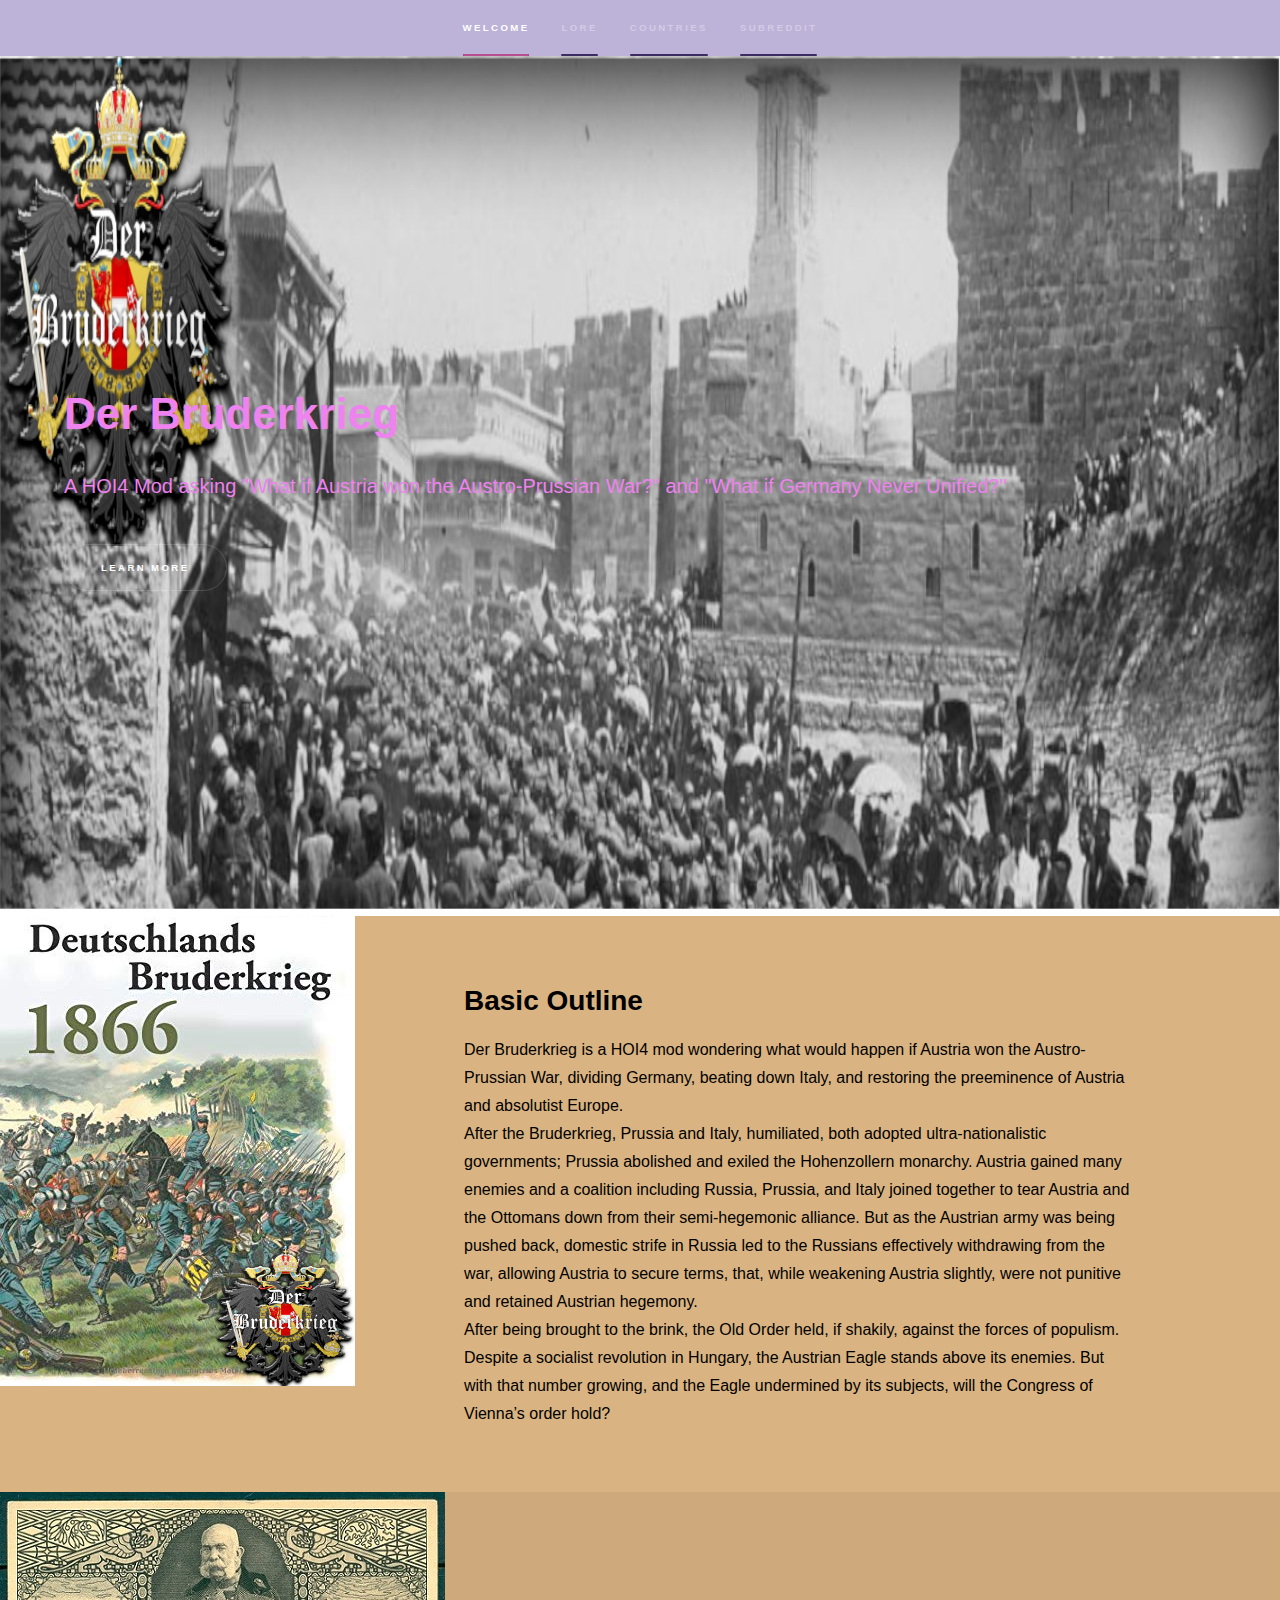
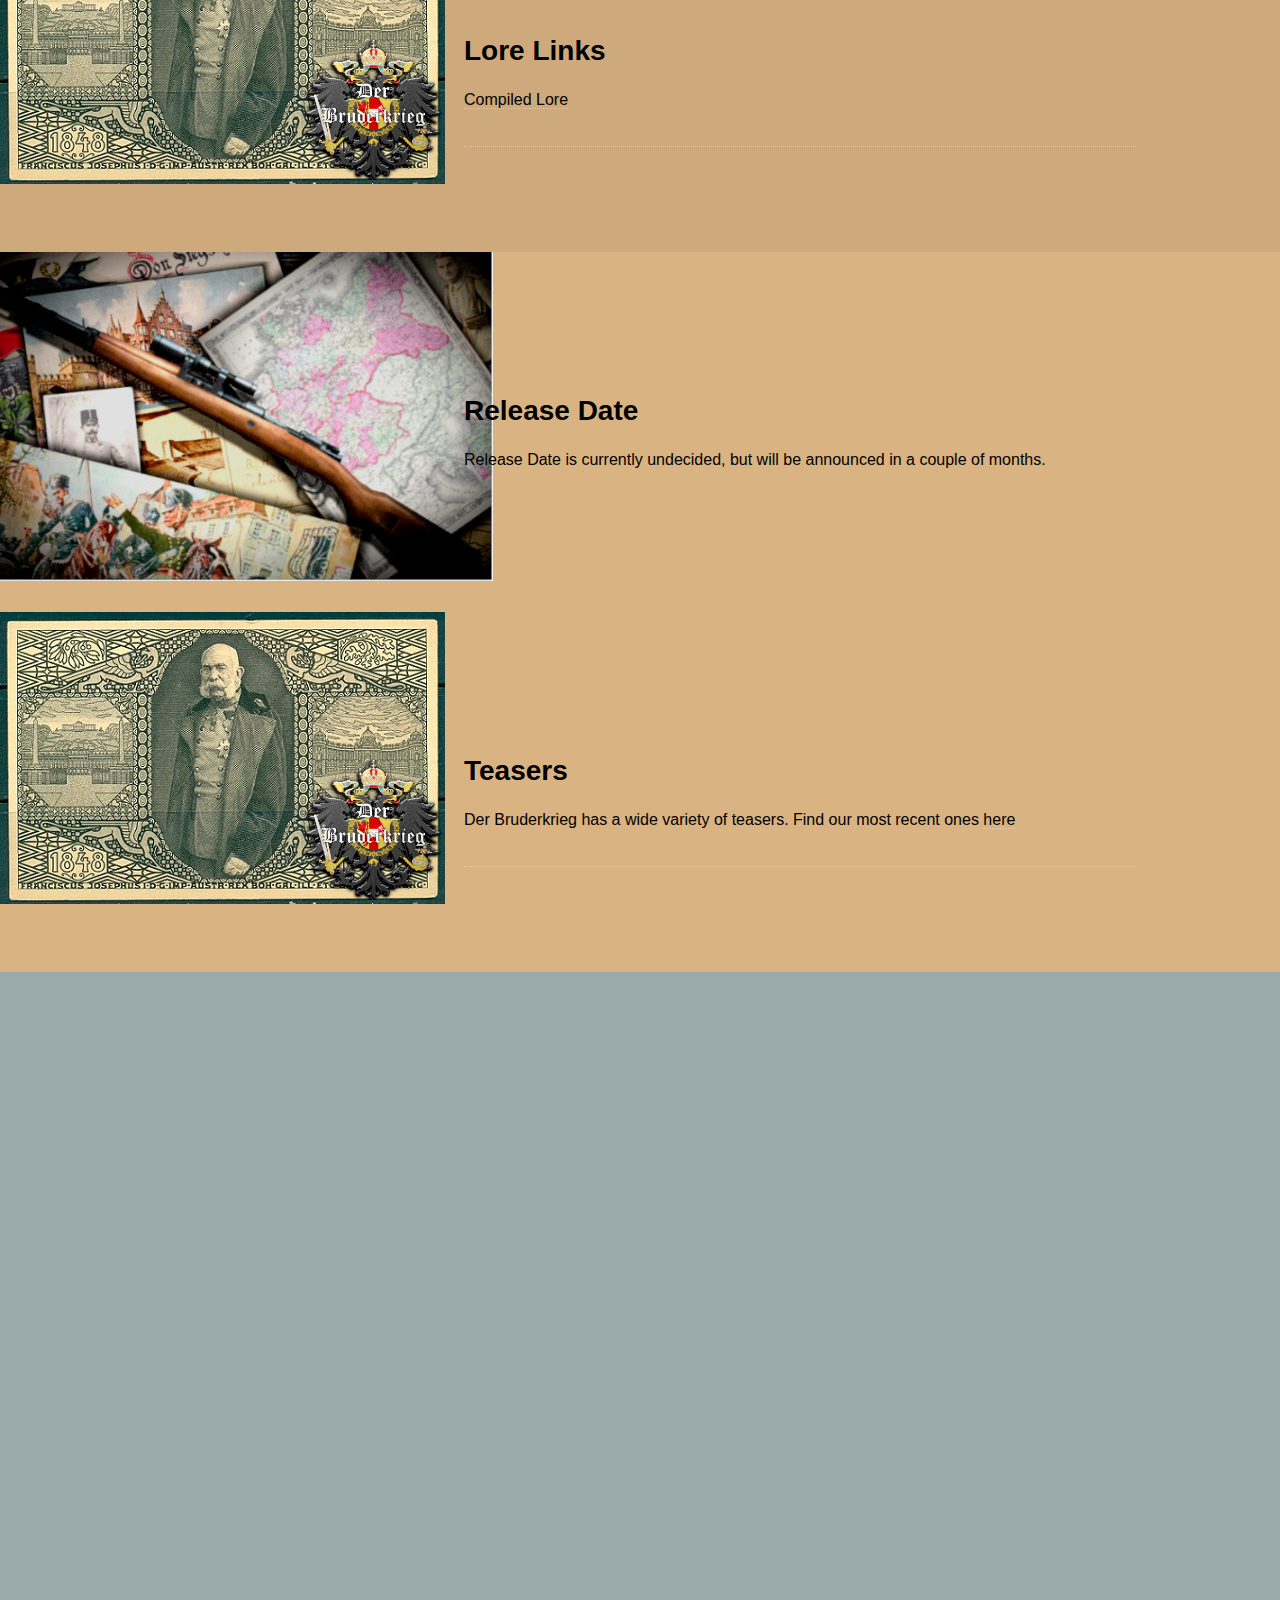
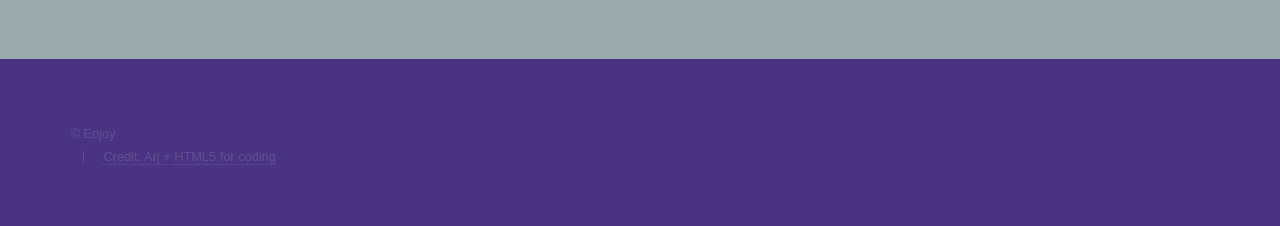
==== commit 36a1ebae: "main menu fix" ====
--- a/index.html
+++ b/index.html
@@ -34,8 +34,8 @@
 				<!-- Intro -->
 					<section id="intro" class="wrapper style1 fullscreen fade-up">
 						<div class="inner">
-							<h1 style="color: aquamarine;">Der Bruderkrieg</h1>
-							<p style="color: aquamarine;">A HOI4 Mod asking "What if Austria won the Austro-Prussian War?" and "What if Germany Never Unified?" <br />
+							<h1 style="color: violet;">Der Bruderkrieg</h1>
+							<p style="color: violet;">A HOI4 Mod asking "What if Austria won the Austro-Prussian War?" and "What if Germany Never Unified?" <br />
 							</p>
 							<ul class="actions">
 								<li><a href="#one" class="button scrolly">Learn more</a></li>
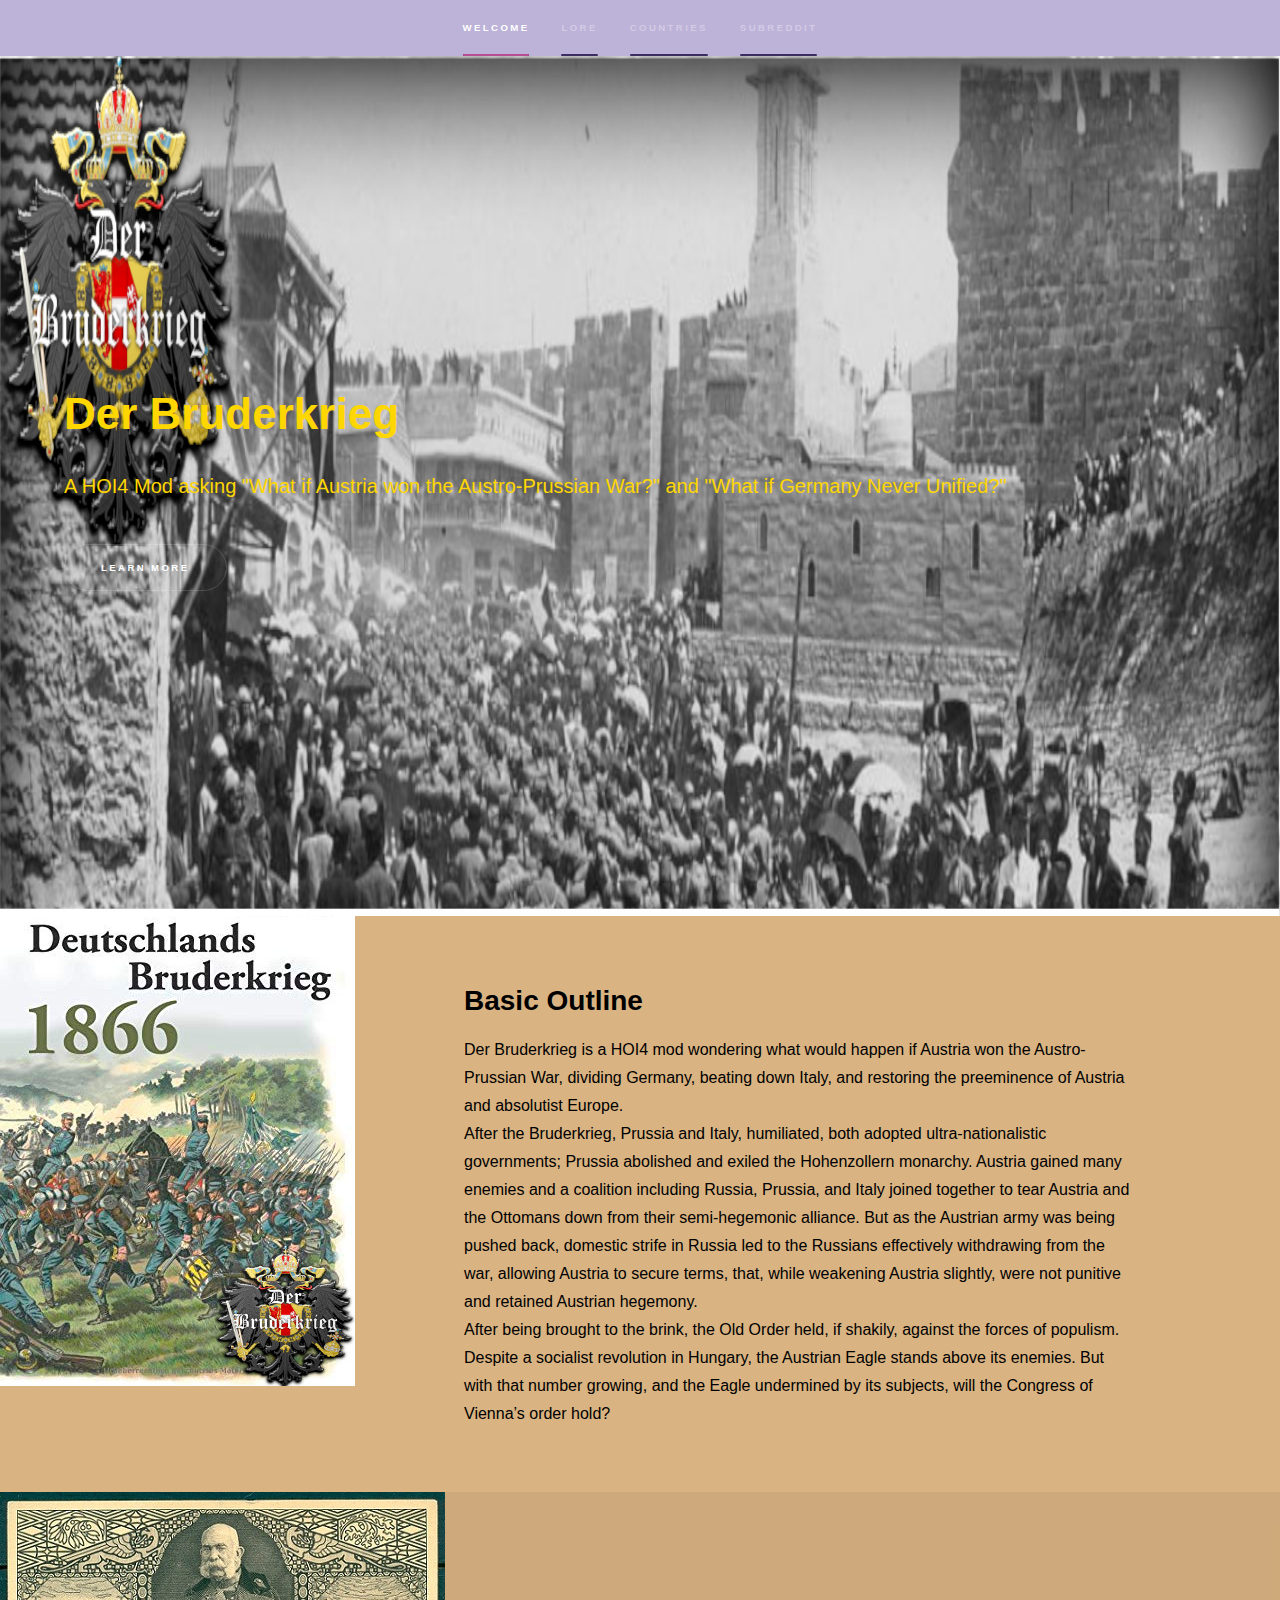
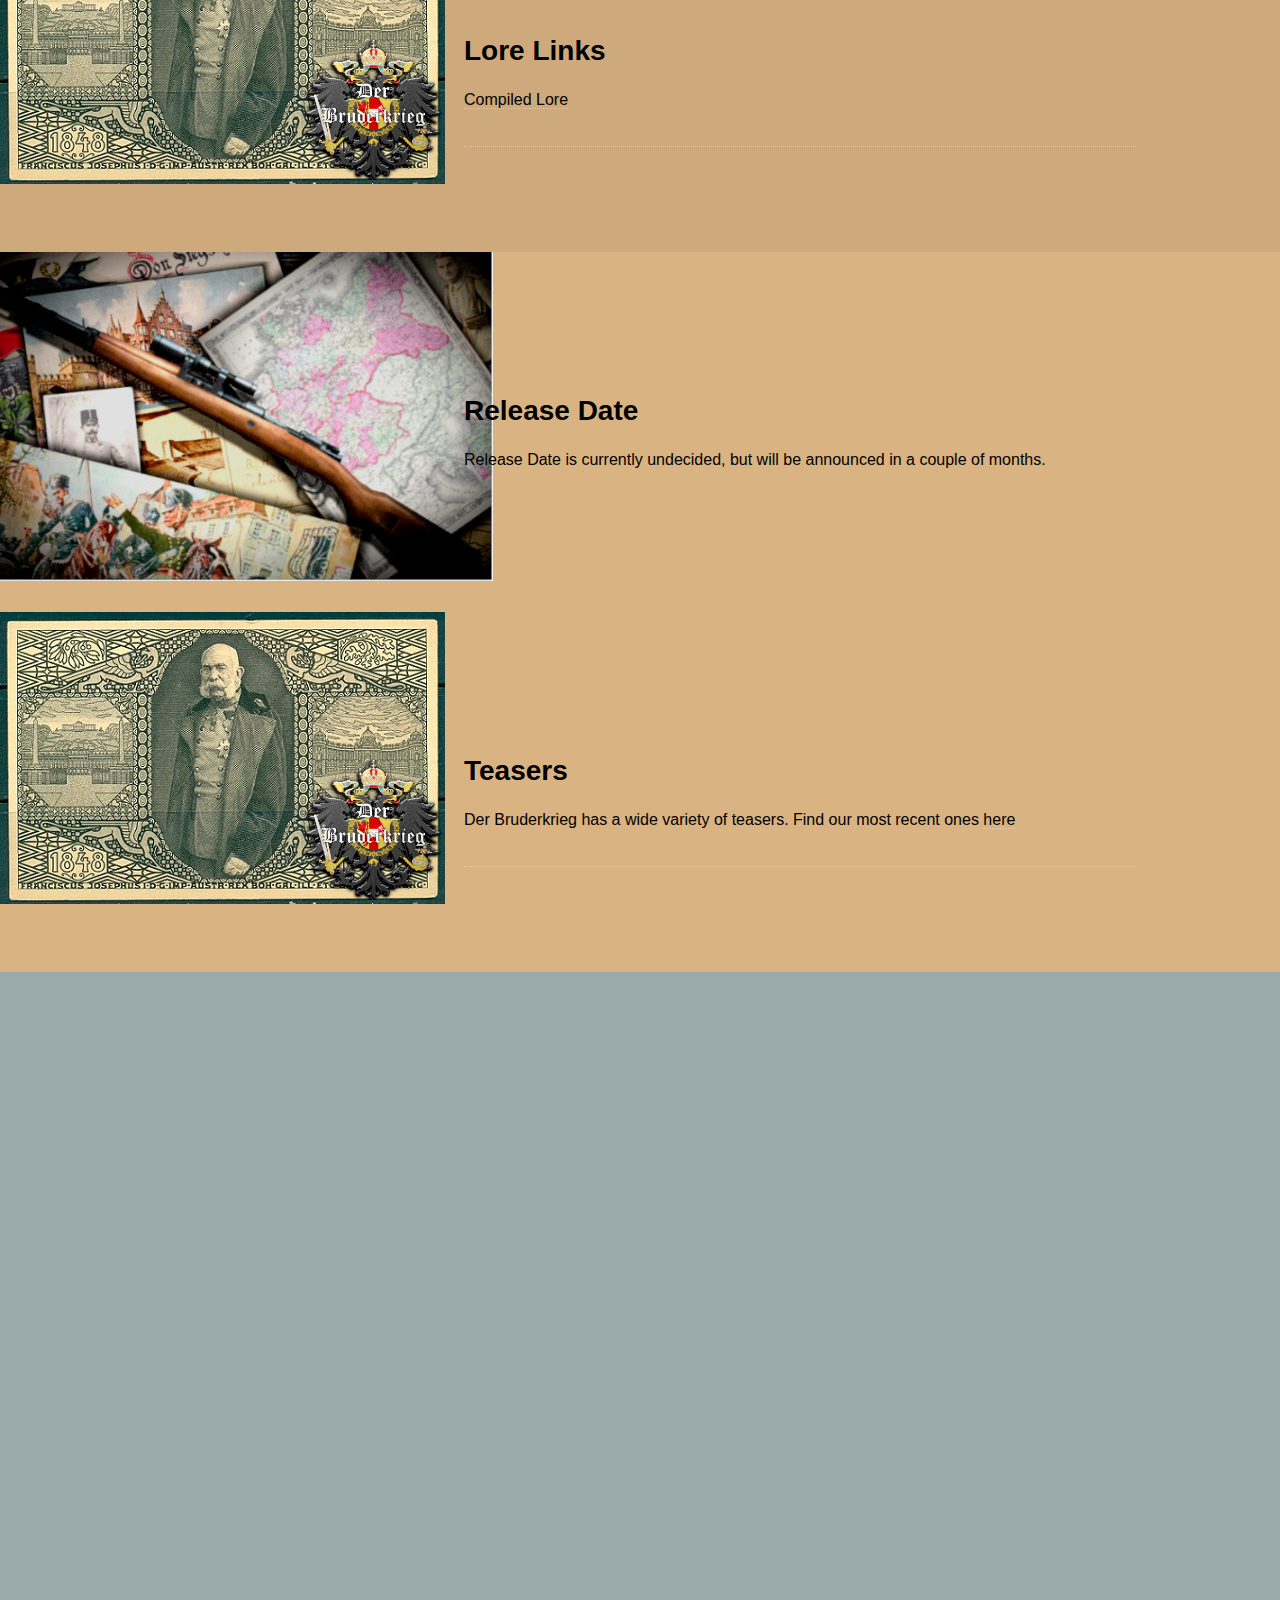
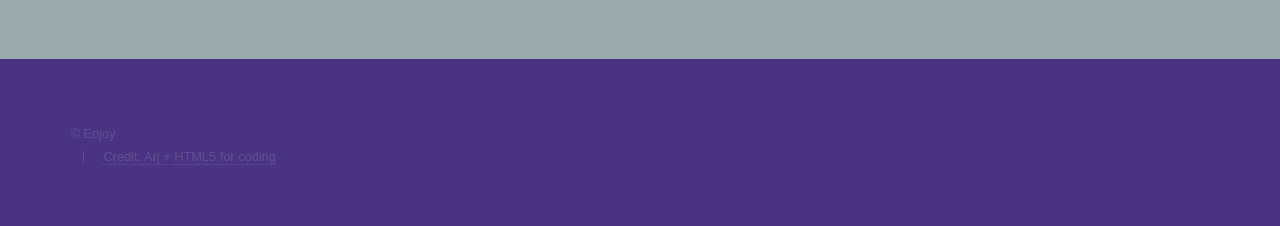
==== commit 97d29156: "gold" ====
--- a/index.html
+++ b/index.html
@@ -34,8 +34,8 @@
 				<!-- Intro -->
 					<section id="intro" class="wrapper style1 fullscreen fade-up">
 						<div class="inner">
-							<h1 style="color: violet;">Der Bruderkrieg</h1>
-							<p style="color: violet;">A HOI4 Mod asking "What if Austria won the Austro-Prussian War?" and "What if Germany Never Unified?" <br />
+							<h1 style="color: gold;">Der Bruderkrieg</h1>
+							<p style="color: gold;">A HOI4 Mod asking "What if Austria won the Austro-Prussian War?" and "What if Germany Never Unified?" <br />
 							</p>
 							<ul class="actions">
 								<li><a href="#one" class="button scrolly">Learn more</a></li>
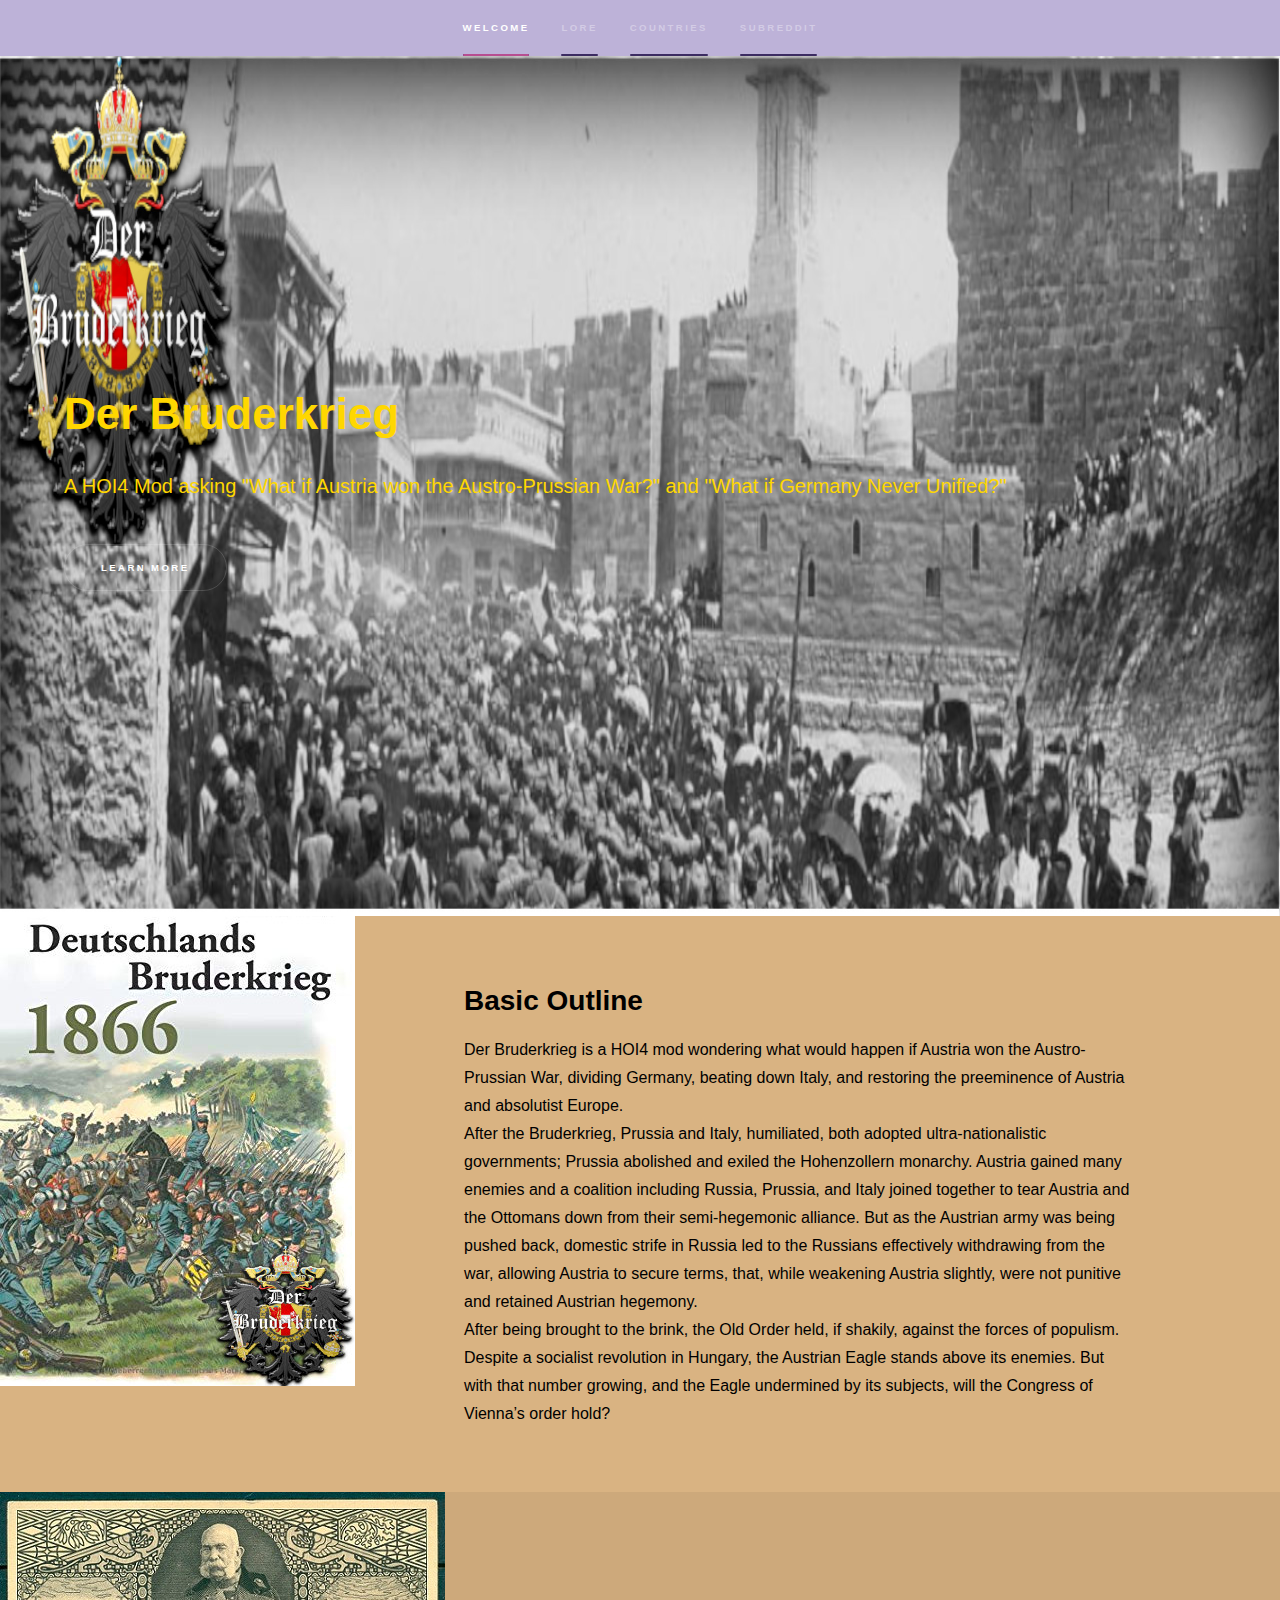
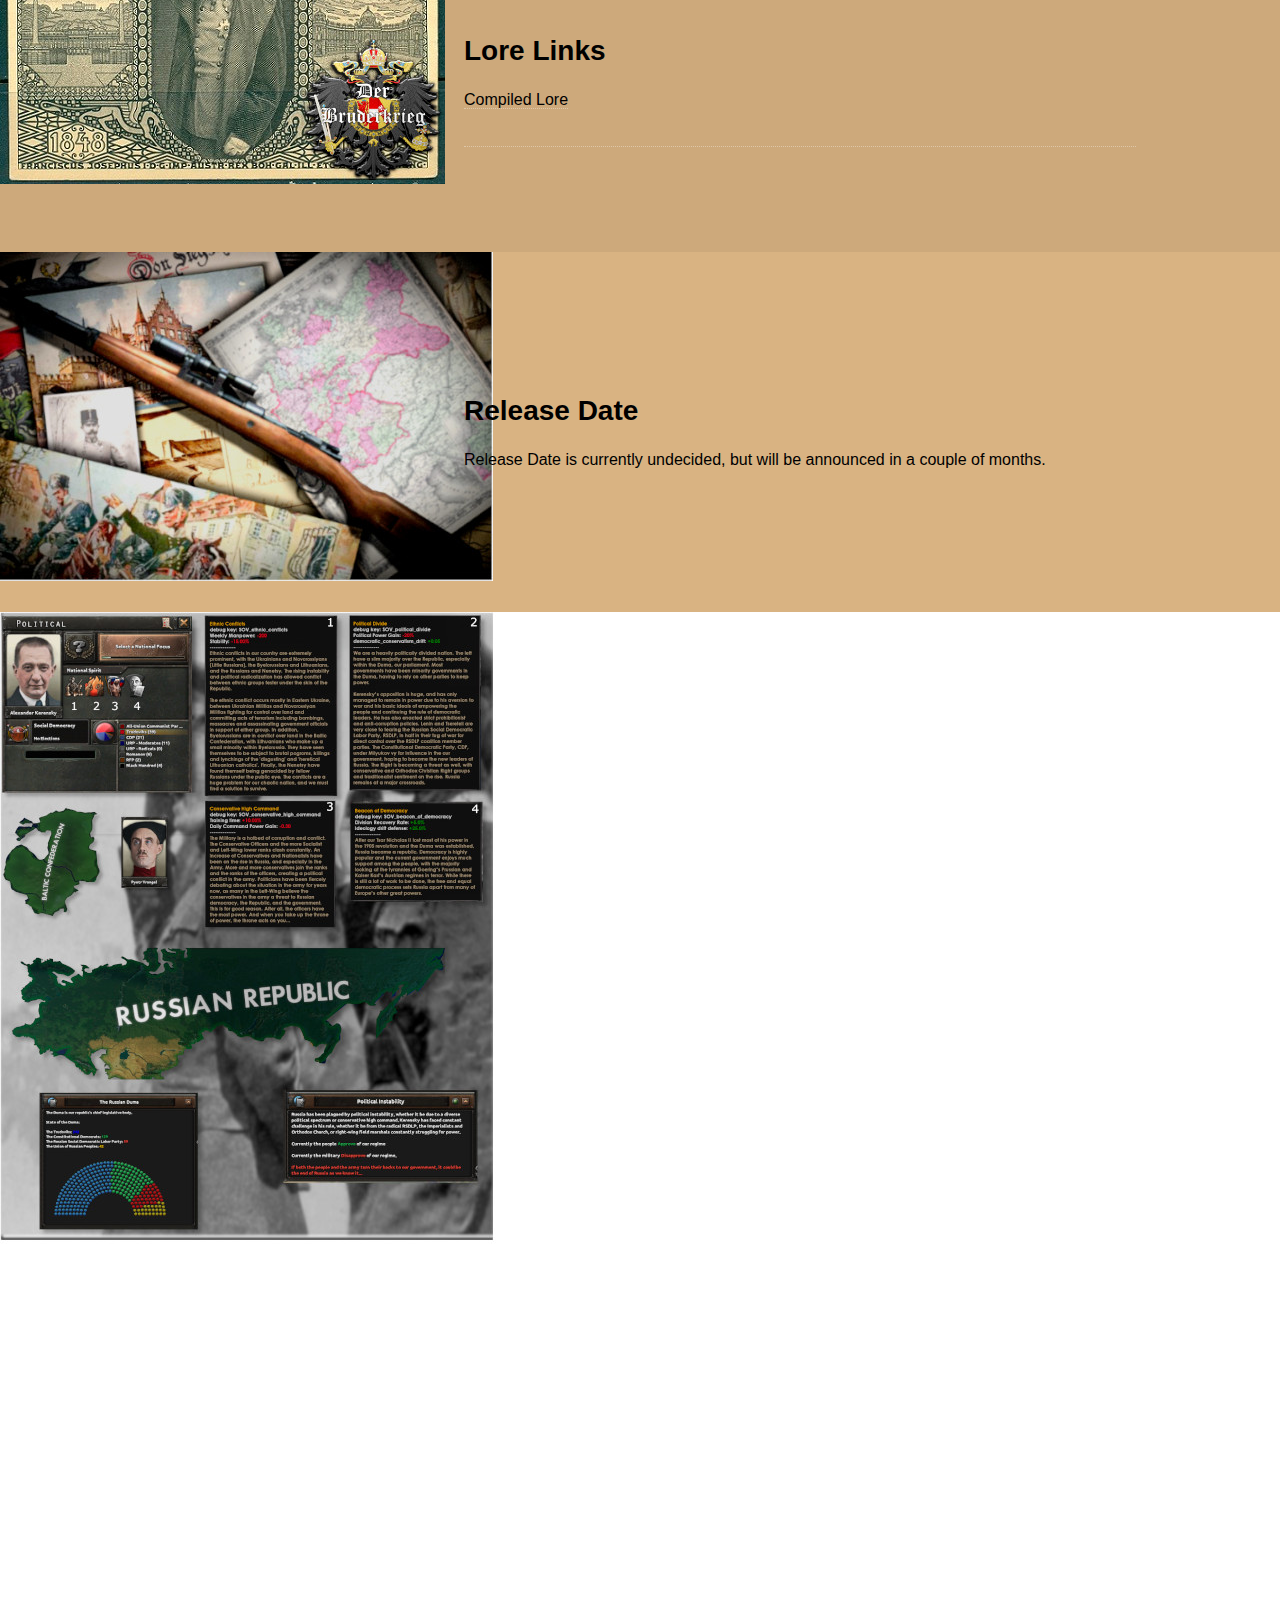
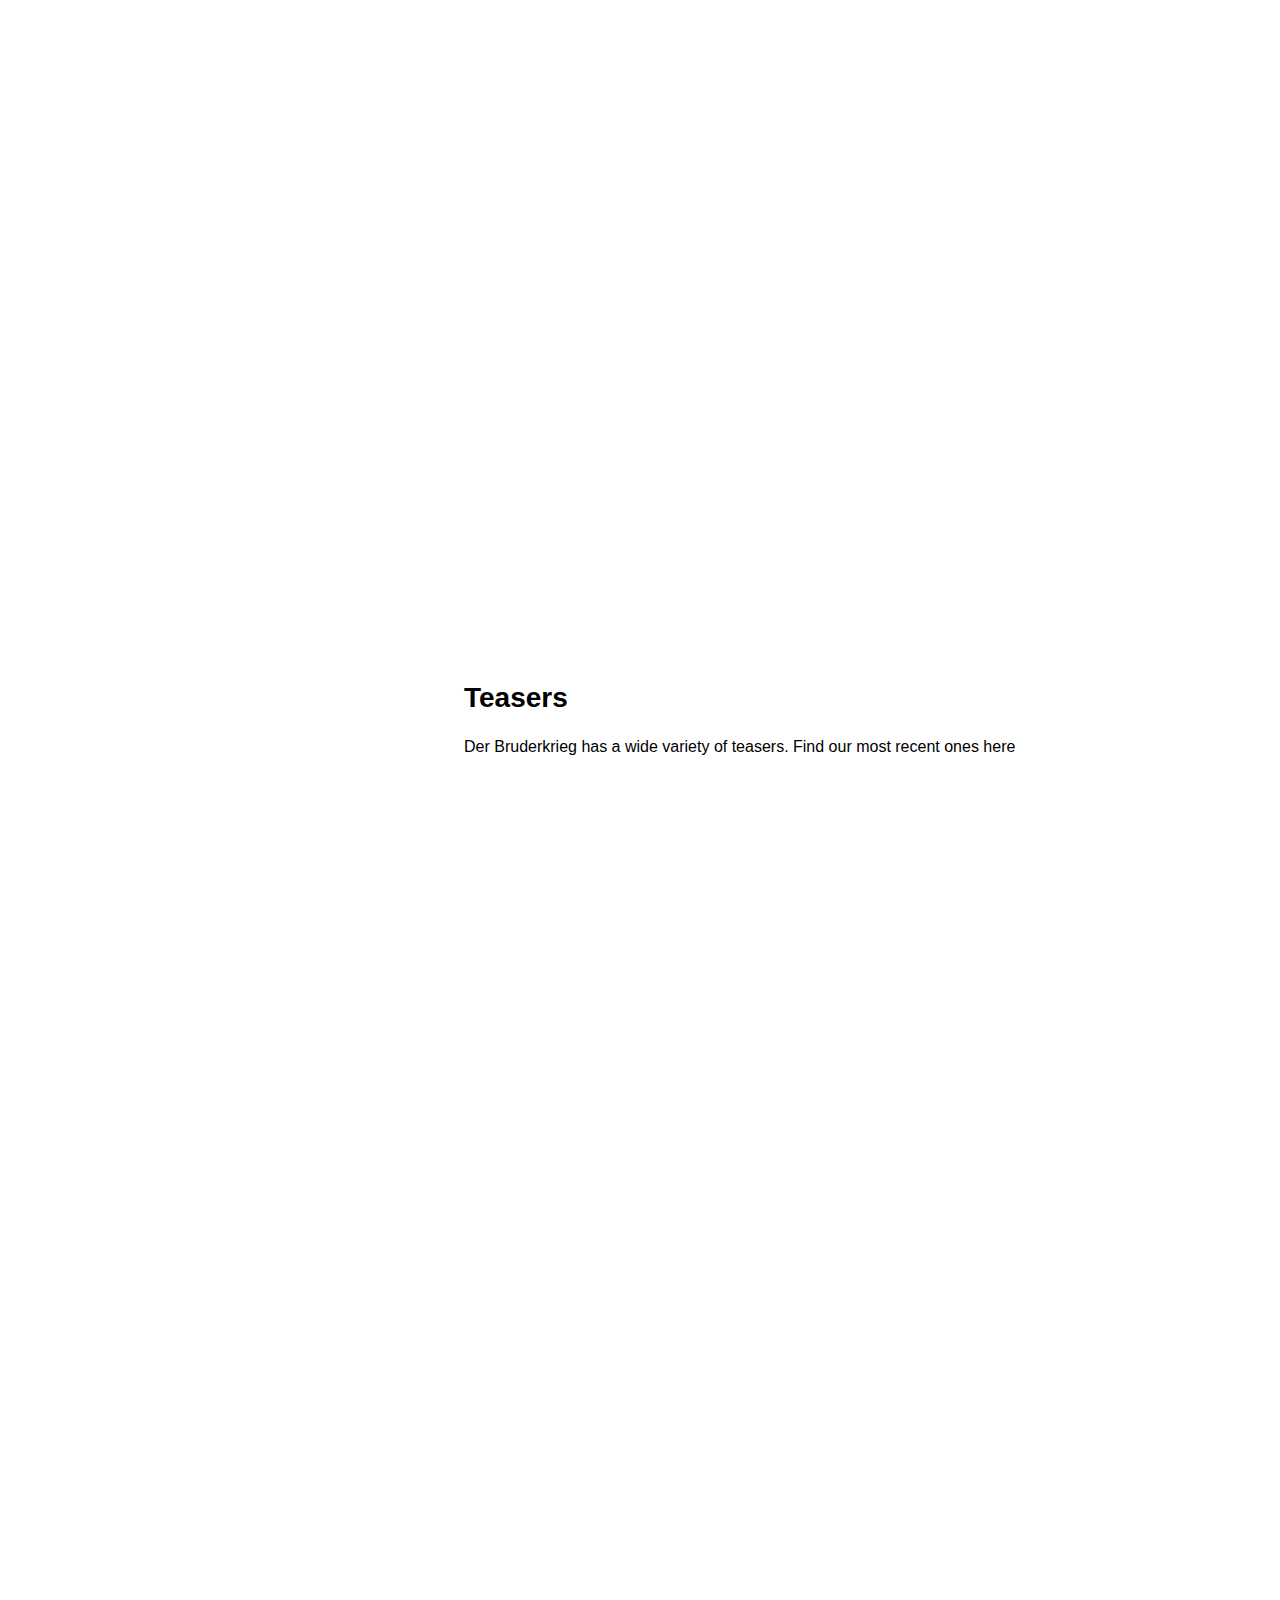
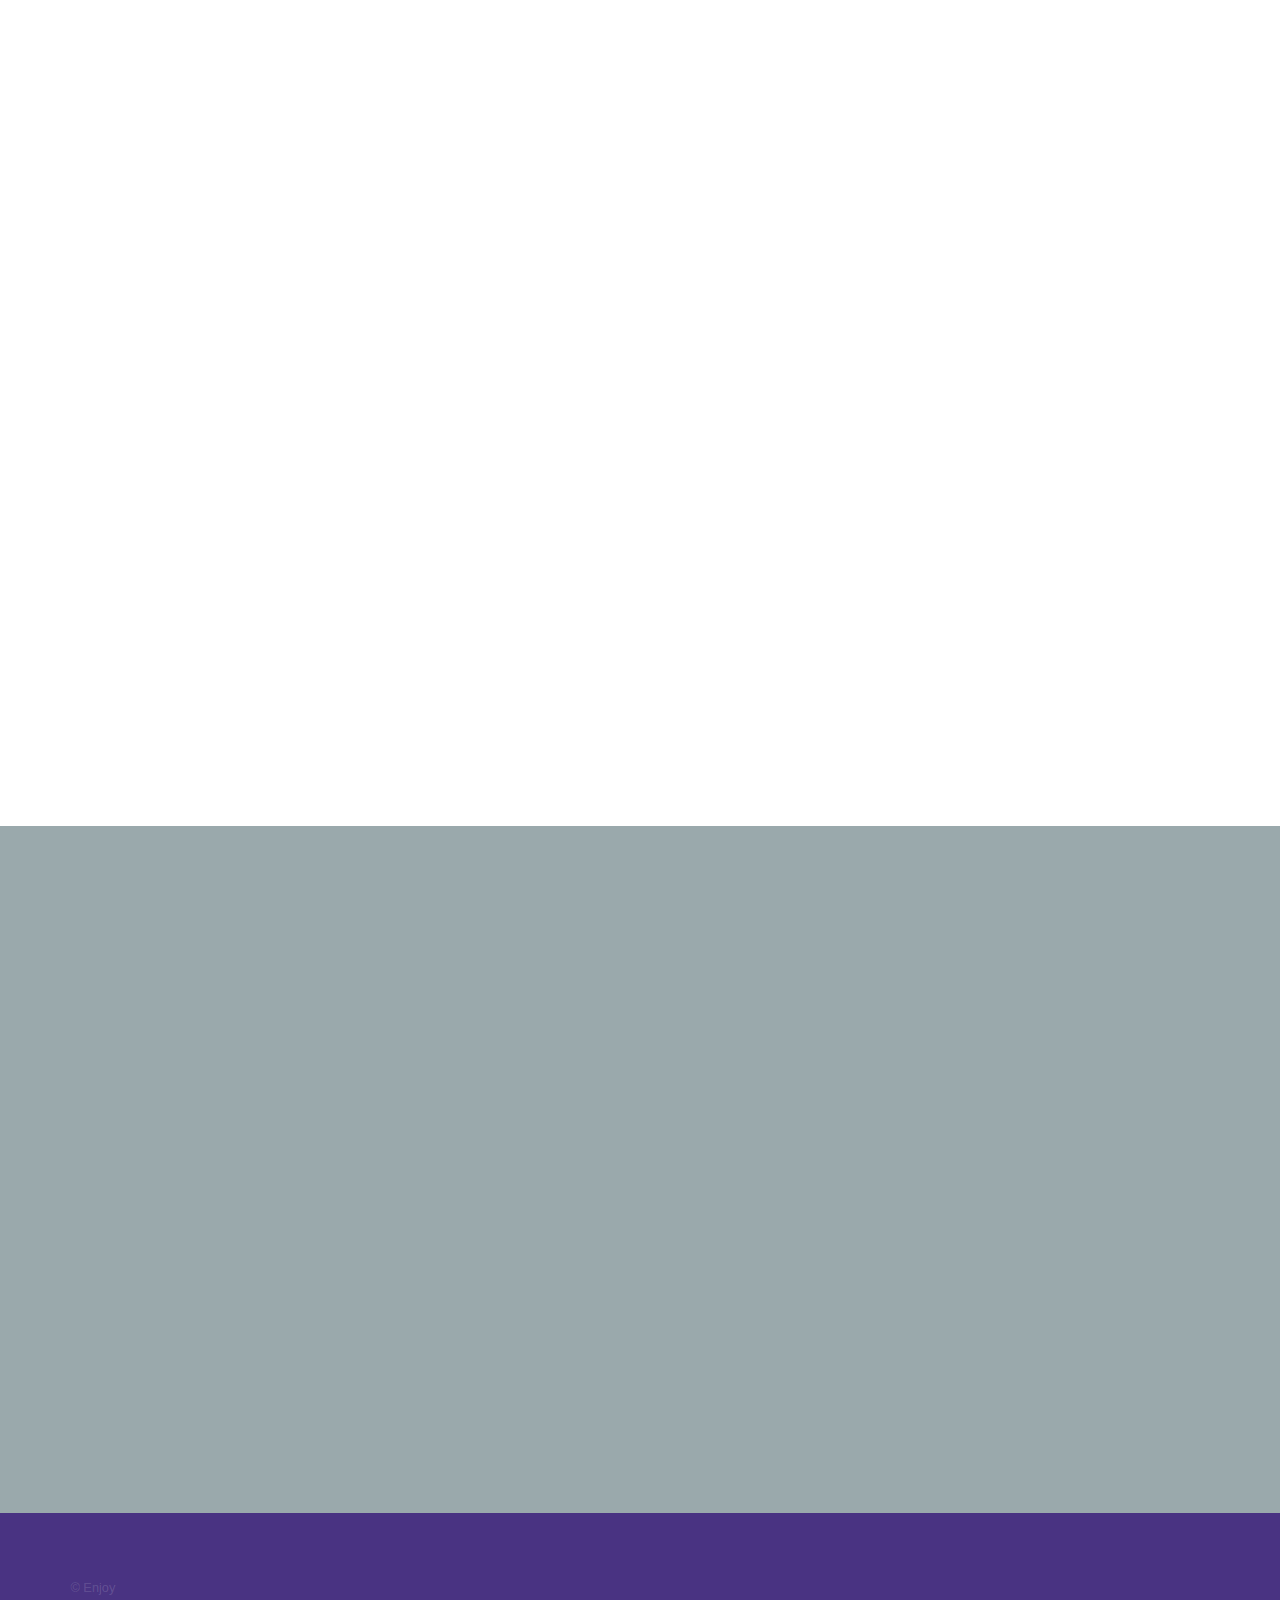
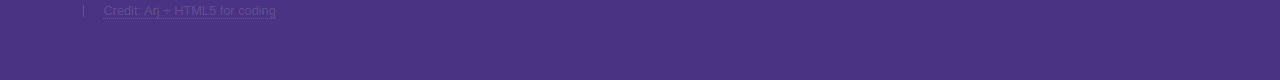
==== commit f040de6c: "new image" ====
--- a/index.html
+++ b/index.html
@@ -77,7 +77,7 @@
 							</div>
 						</section>
 						<section>
-							<a href="#" class="image"><img src="images/pic02.jpg" alt="" data-position="top center" /></a>
+							<a href="#" class="image"><img src="images/pic06.jpg" alt="" data-position="top center" /></a>
 							<div class="content">
 								<div class="inner">
 									<h2 style="color: black;">Teasers</h2>
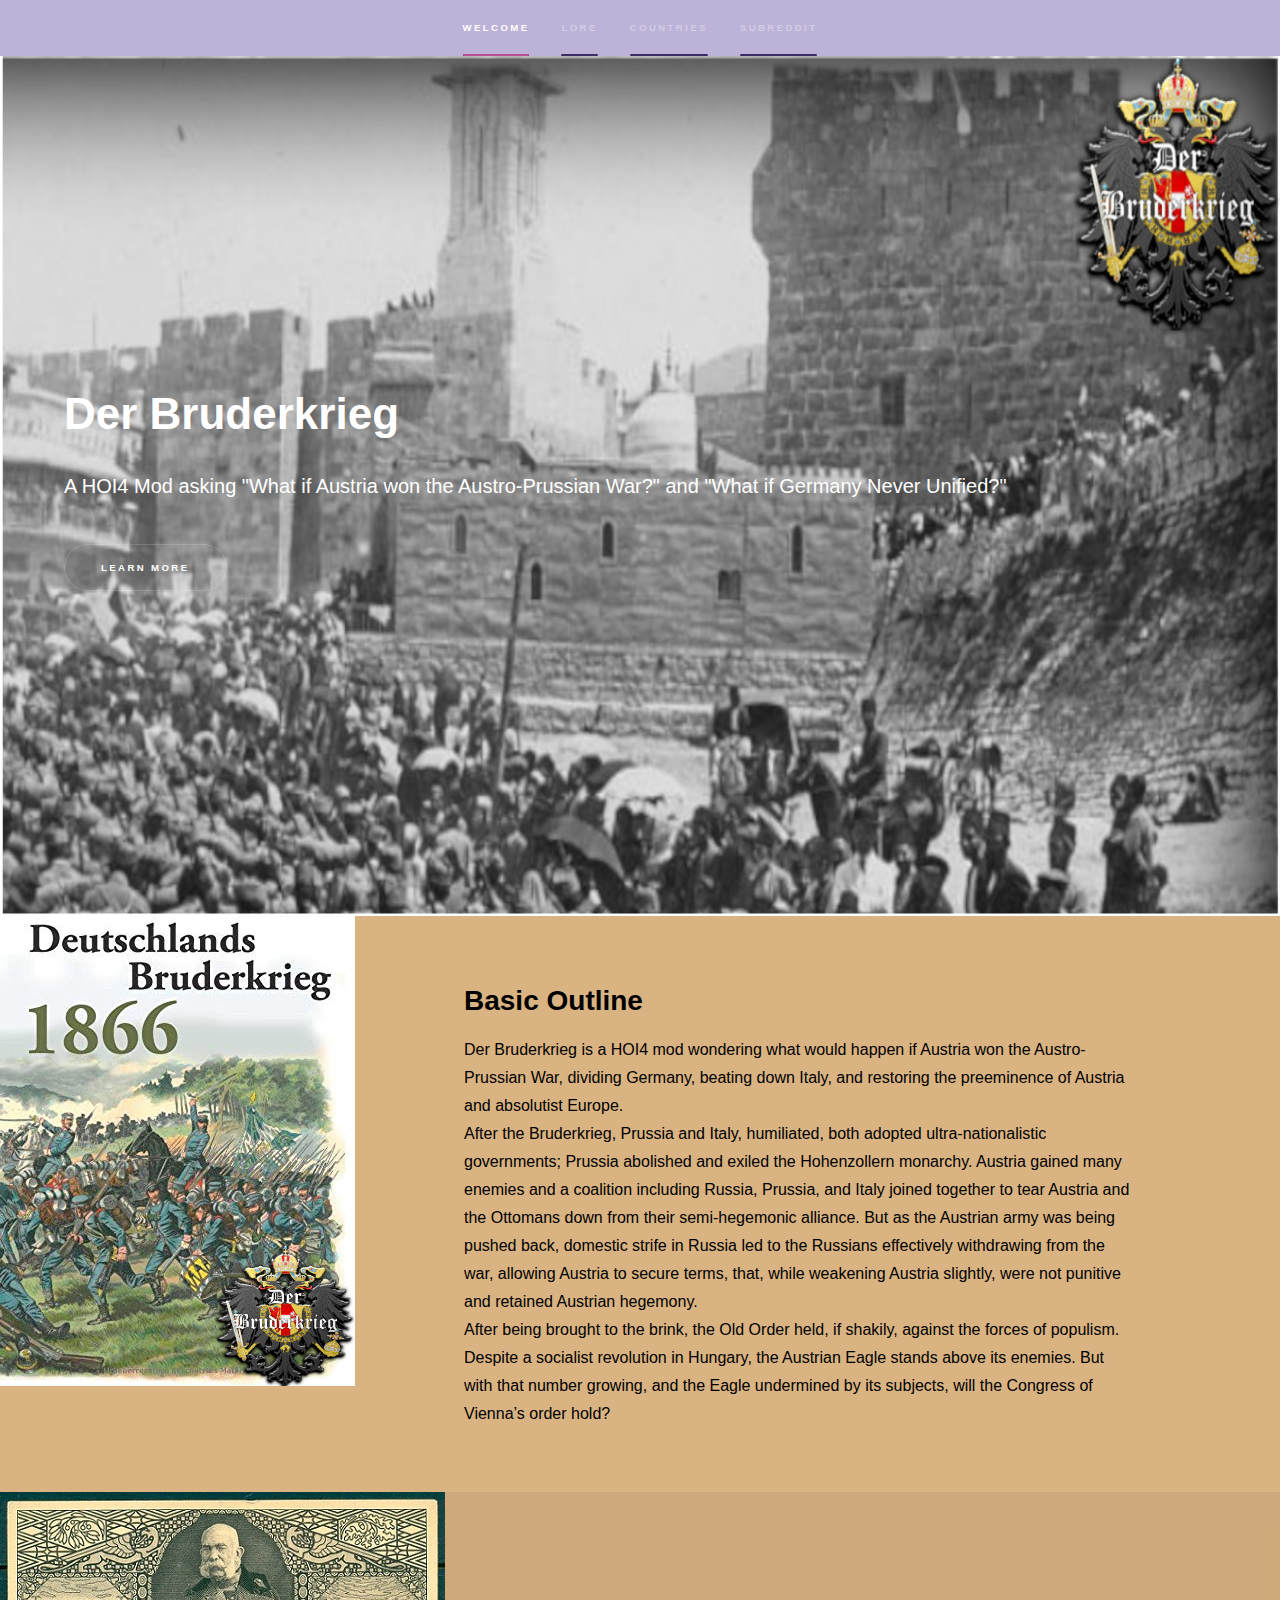
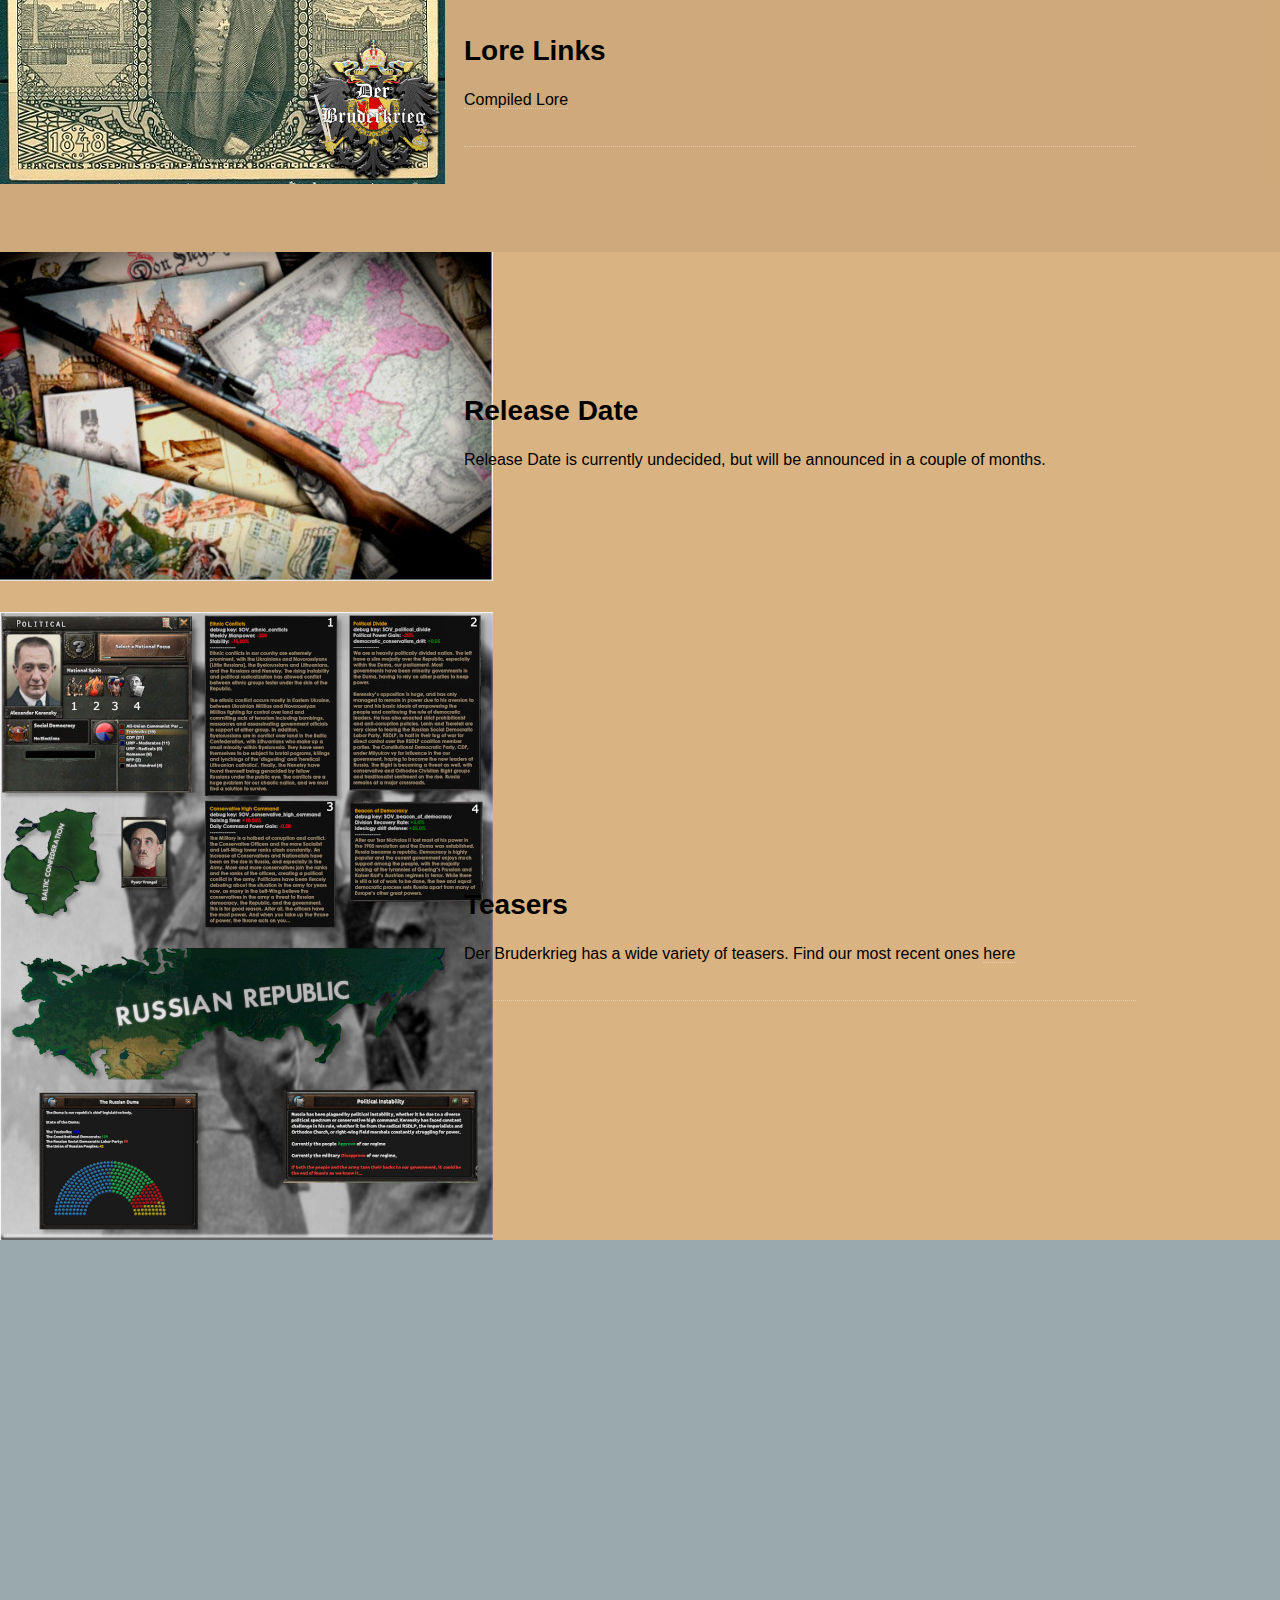
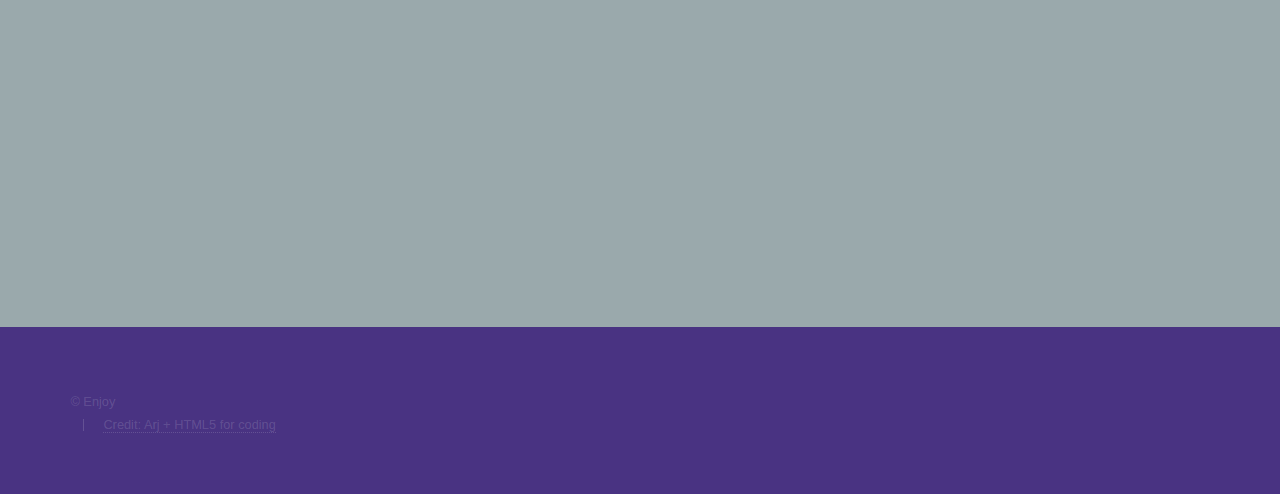
==== commit e7a2fdb7: "text" ====
--- a/index.html
+++ b/index.html
@@ -34,8 +34,8 @@
 				<!-- Intro -->
 					<section id="intro" class="wrapper style1 fullscreen fade-up">
 						<div class="inner">
-							<h1 style="color: gold;">Der Bruderkrieg</h1>
-							<p style="color: gold;">A HOI4 Mod asking "What if Austria won the Austro-Prussian War?" and "What if Germany Never Unified?" <br />
+							<h1 style="color: white;">Der Bruderkrieg</h1>
+							<p style="color: white;">A HOI4 Mod asking "What if Austria won the Austro-Prussian War?" and "What if Germany Never Unified?" <br />
 							</p>
 							<ul class="actions">
 								<li><a href="#one" class="button scrolly">Learn more</a></li>
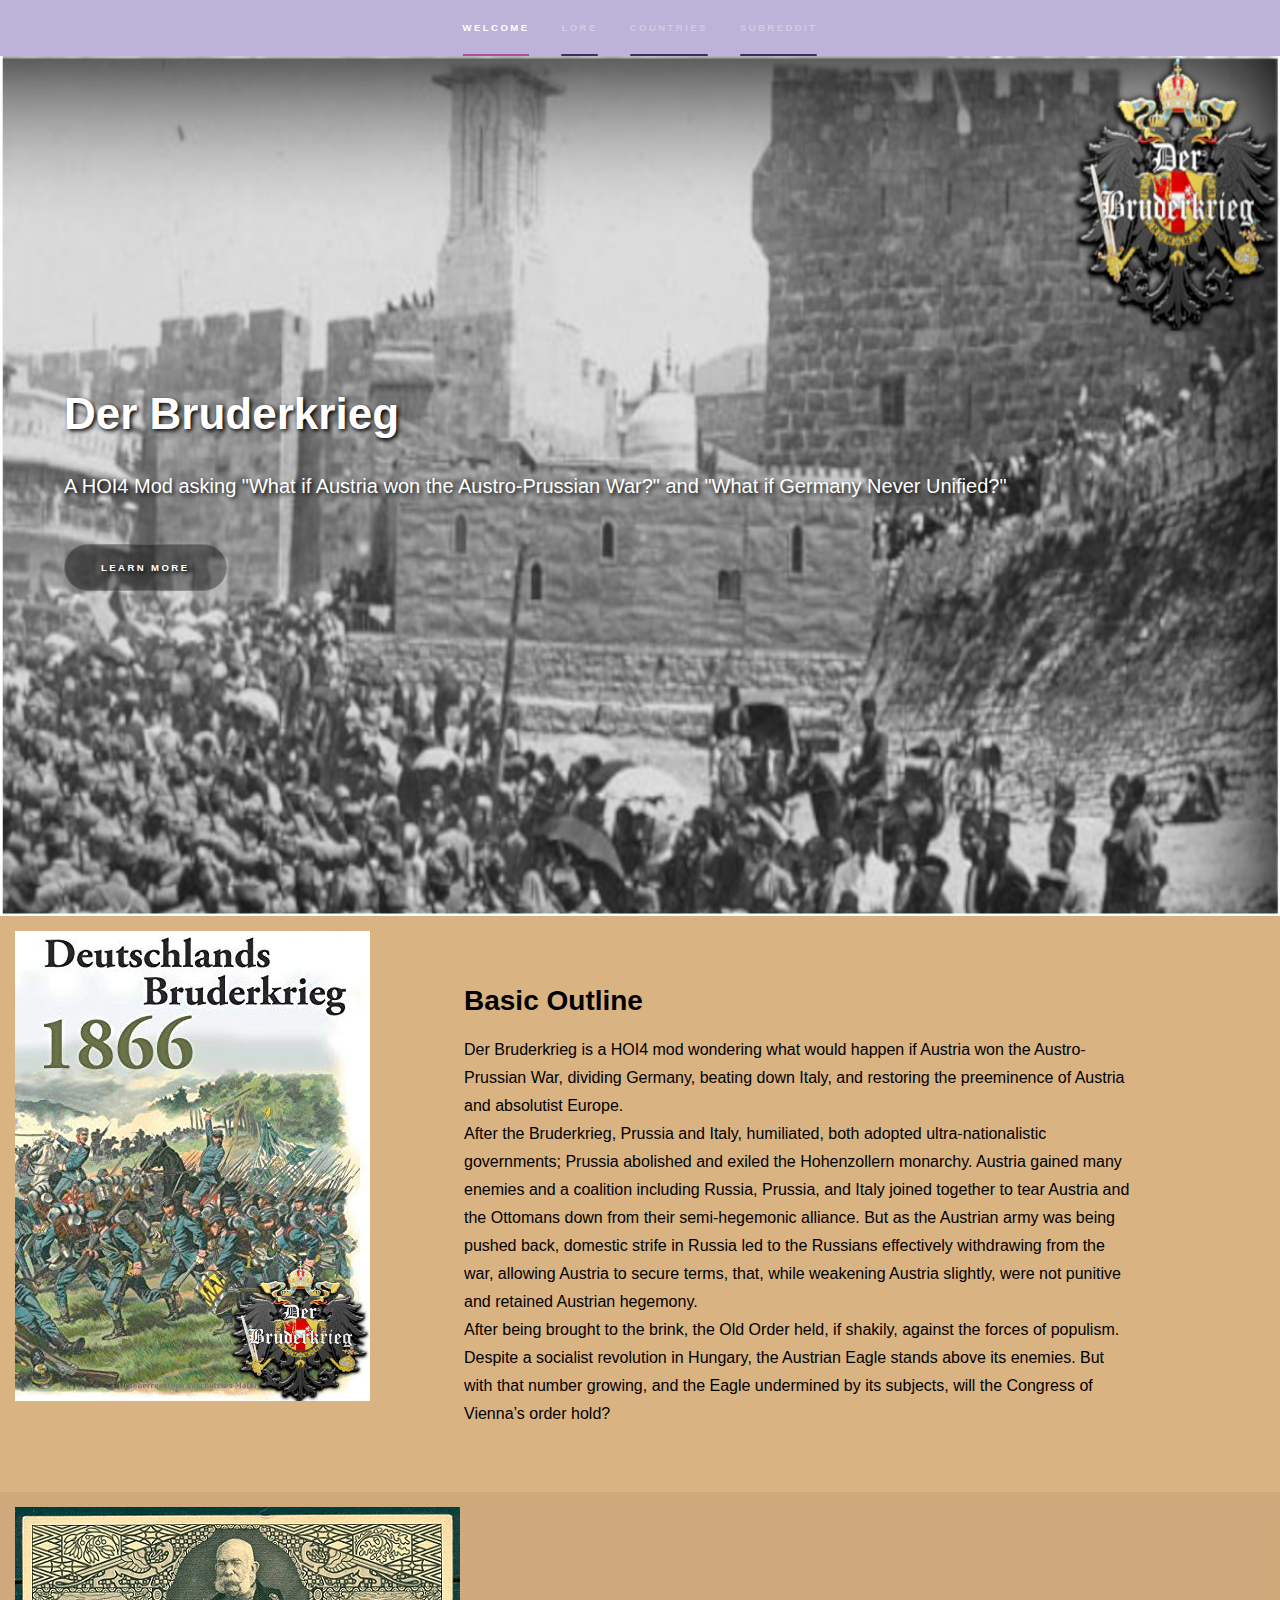
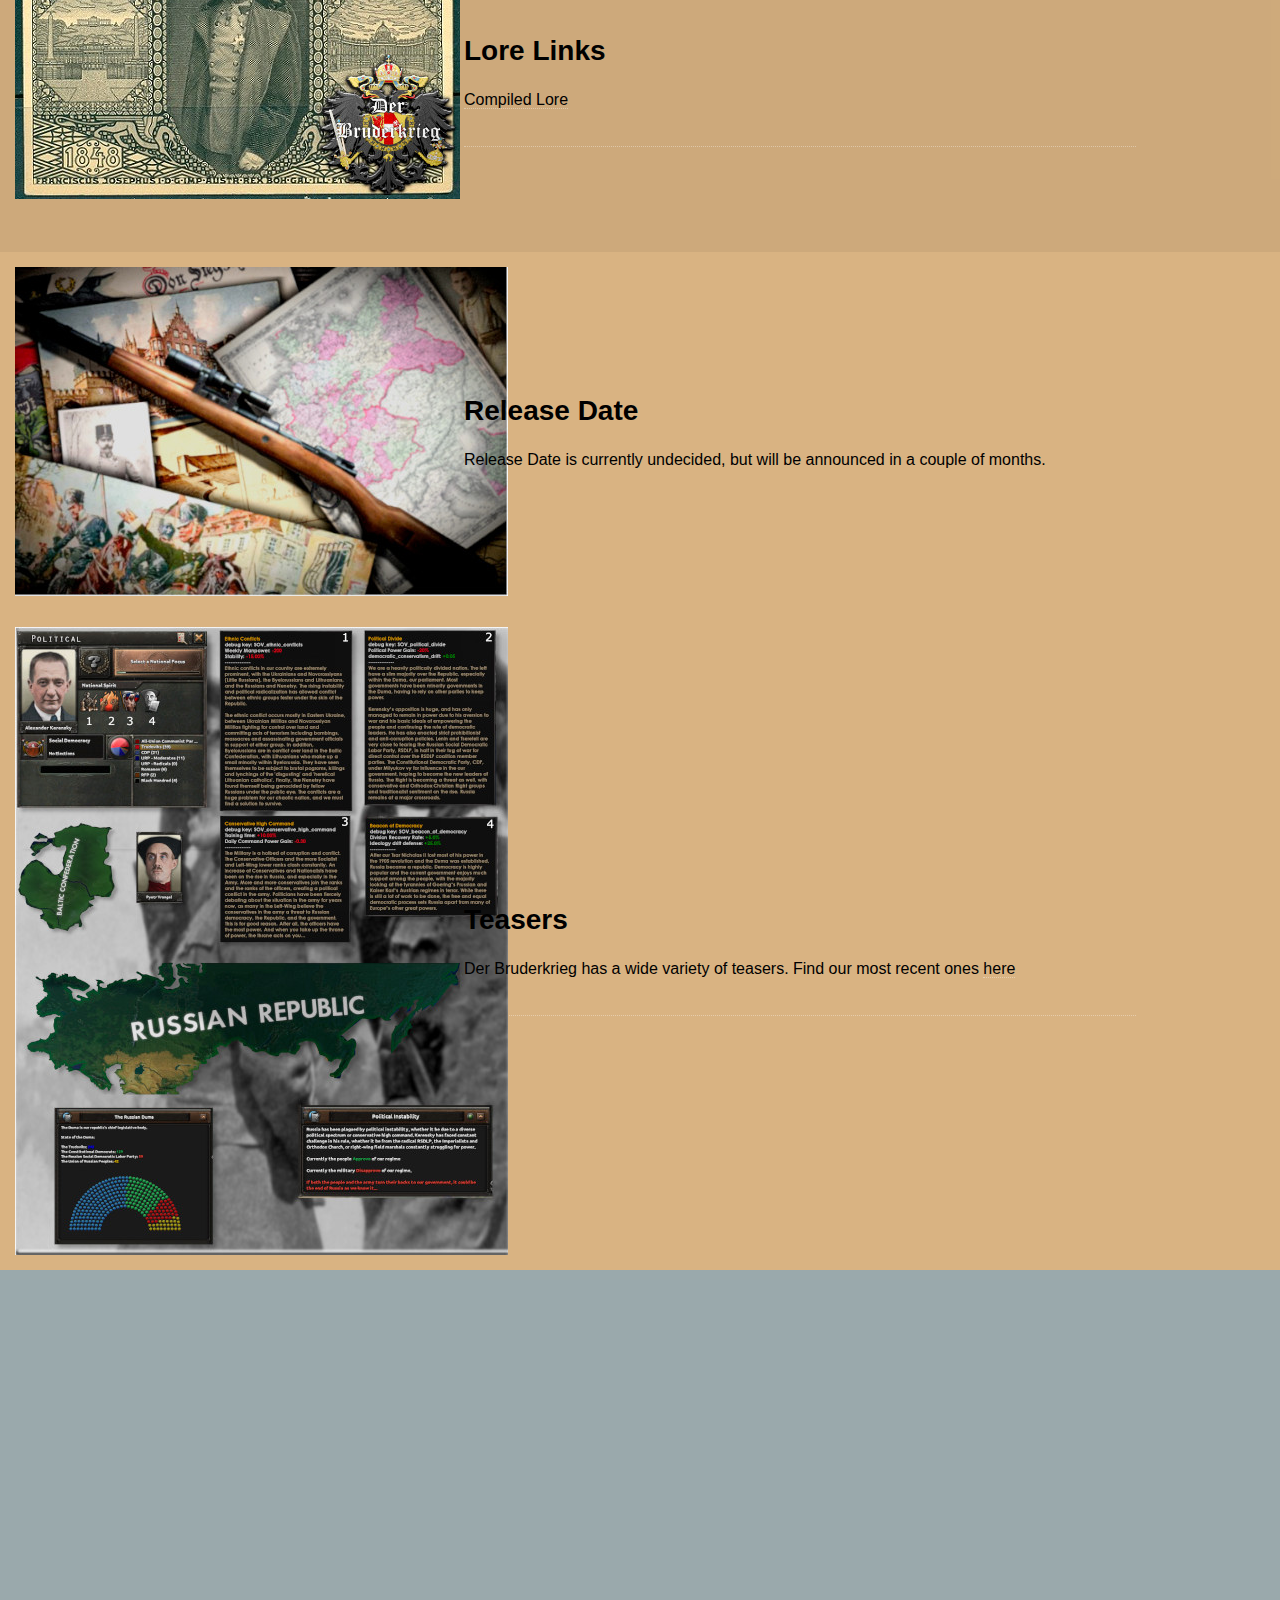
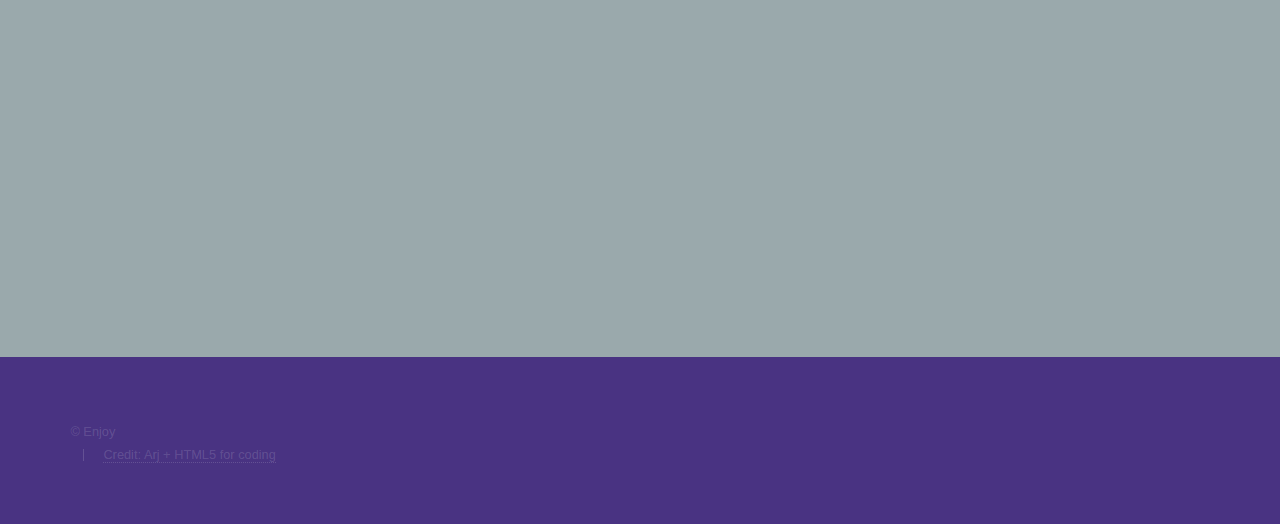
==== commit 12128cfb: "arj.com" ====
--- a/index.html
+++ b/index.html
@@ -33,9 +33,9 @@
 
 				<!-- Intro -->
 					<section id="intro" class="wrapper style1 fullscreen fade-up">
-						<div class="inner">
-							<h1 style="color: white;">Der Bruderkrieg</h1>
-							<p style="color: white;">A HOI4 Mod asking "What if Austria won the Austro-Prussian War?" and "What if Germany Never Unified?" <br />
+						<div class="inner front">
+							<h1>Der Bruderkrieg</h1>
+							<p>A HOI4 Mod asking "What if Austria won the Austro-Prussian War?" and "What if Germany Never Unified?" <br />
 							</p>
 							<ul class="actions">
 								<li><a href="#one" class="button scrolly">Learn more</a></li>
@@ -46,7 +46,7 @@
 				<!-- One -->
 					<section id="one" class="wrapper style2 spotlights">
 						<section>
-							<a href="#" class="image"><img src="images/pic01.jpg" alt="" data-position="center center" /></a>
+							<a  class="image"><img src="images/pic01.jpg" alt="" data-position="center center" /></a>
 							<div class="content">
 								<div class="inner">
 									<h2 style="color: black;">Basic Outline</h2>
@@ -57,7 +57,7 @@
 							</div>
 						</section>
 						<section>
-							<a href="#" class="image"><img src="images/pic02.jpg" alt="" data-position="top center" /></a>
+							<a  class="image"><img src="images/pic02.jpg" alt="" data-position="top center" /></a>
 							<div class="content">
 								<div class="inner">
 									<h2 style="color: black;">Lore Links</h2>
@@ -67,7 +67,7 @@
 							</div>
 						</section>
 						<section>
-							<a href="#" class="image"><img src="images/pic03.jpg" alt="" data-position="25% 25%" /></a>
+							<a  class="image"><img src="images/pic03.jpg" alt="" data-position="25% 25%" /></a>
 							<div class="content">
 								<div class="inner">
 									<h2 style="color: black;">Release Date</h2>
@@ -77,7 +77,7 @@
 							</div>
 						</section>
 						<section>
-							<a href="#" class="image"><img src="images/pic06.jpg" alt="" data-position="top center" /></a>
+							<a  class="image"><img src="images/pic06.jpg" alt="" data-position="top center" /></a>
 							<div class="content">
 								<div class="inner">
 									<h2 style="color: black;">Teasers</h2>
@@ -168,7 +168,7 @@
 										</li>
 										<li>
 											<h3>Email</h3>
-											<a href="#">user@untitled.tld</a>
+											<a >user@untitled.tld</a>
 										</li>
 										<li>
 											<h3>Phone</h3>
@@ -177,11 +177,11 @@
 										<li>
 											<h3>Social</h3>
 											<ul class="icons">
-												<li><a href="#" class="icon brands fa-twitter"><span class="label">Twitter</span></a></li>
-												<li><a href="#" class="icon brands fa-facebook-f"><span class="label">Facebook</span></a></li>
-												<li><a href="#" class="icon brands fa-github"><span class="label">GitHub</span></a></li>
-												<li><a href="#" class="icon brands fa-instagram"><span class="label">Instagram</span></a></li>
-												<li><a href="#" class="icon brands fa-linkedin-in"><span class="label">LinkedIn</span></a></li>
+												<li><a  class="icon brands fa-twitter"><span class="label">Twitter</span></a></li>
+												<li><a  class="icon brands fa-facebook-f"><span class="label">Facebook</span></a></li>
+												<li><a  class="icon brands fa-github"><span class="label">GitHub</span></a></li>
+												<li><a  class="icon brands fa-instagram"><span class="label">Instagram</span></a></li>
+												<li><a  class="icon brands fa-linkedin-in"><span class="label">LinkedIn</span></a></li>
 											</ul>
 										</li>
 									</ul>
--- a/assets/css/main.css
+++ b/assets/css/main.css
@@ -6,2481 +6,2281 @@
 	Free for personal and commercial use under the CCA 3.0 license (html5up.net/license)
 */
 
-html, body, div, span, applet, object,
-iframe, h1, h2, h3, h4, h5, h6, p, blockquote,
-pre, a, abbr, acronym, address, big, cite,
-code, del, dfn, em, img, ins, kbd, q, s, samp,
-small, strike, strong, sub, sup, tt, var, b,
-u, i, center, dl, dt, dd, ol, ul, li, fieldset,
-form, label, legend, table, caption, tbody,
-tfoot, thead, tr, th, td, article, aside,
-canvas, details, embed, figure, figcaption,
-footer, header, hgroup, menu, nav, output, ruby,
-section, summary, time, mark, audio, video {
-	margin: 0;
-	padding: 0;
-	border: 0;
-	font-size: 100%;
-	font: inherit;
-	vertical-align: baseline;}
-
-article, aside, details, figcaption, figure,
-footer, header, hgroup, menu, nav, section {
-	display: block;}
+html,
+body,
+div,
+span,
+applet,
+object,
+iframe,
+h1,
+h2,
+h3,
+h4,
+h5,
+h6,
+p,
+blockquote,
+pre,
+a,
+abbr,
+acronym,
+address,
+big,
+cite,
+code,
+del,
+dfn,
+em,
+img,
+ins,
+kbd,
+q,
+s,
+samp,
+small,
+strike,
+strong,
+sub,
+sup,
+tt,
+var,
+b,
+u,
+i,
+center,
+dl,
+dt,
+dd,
+ol,
+ul,
+li,
+fieldset,
+form,
+label,
+legend,
+table,
+caption,
+tbody,
+tfoot,
+thead,
+tr,
+th,
+td,
+article,
+aside,
+canvas,
+details,
+embed,
+figure,
+figcaption,
+footer,
+header,
+hgroup,
+menu,
+nav,
+output,
+ruby,
+section,
+summary,
+time,
+mark,
+audio,
+video {
+    margin: 0;
+    padding: 0;
+    border: 0;
+    font-size: 100%;
+    font: inherit;
+    vertical-align: baseline;
+}
+
+article,
+aside,
+details,
+figcaption,
+figure,
+footer,
+header,
+hgroup,
+menu,
+nav,
+section {
+    display: block;
+}
 
 body {
-	line-height: 1;
-}
-
-ol, ul {
-	list-style: none;
-}
-
-blockquote, q {
-	quotes: none;
-}
-
-	blockquote:before, blockquote:after, q:before, q:after {
-		content: '';
-		content: none;
-	}
+    line-height: 1;
+}
+
+ol,
+ul {
+    list-style: none;
+}
+
+blockquote,
+q {
+    quotes: none;
+}
+
+blockquote:before,
+blockquote:after,
+q:before,
+q:after {
+    content: '';
+    content: none;
+}
 
 table {
-	border-collapse: collapse;
-	border-spacing: 0;
+    border-collapse: collapse;
+    border-spacing: 0;
 }
 
 body {
-	-webkit-text-size-adjust: none;
+    -webkit-text-size-adjust: none;
 }
 
 mark {
-	background-color: transparent;
-	color: inherit;
+    background-color: transparent;
+    color: inherit;
 }
 
 input::-moz-focus-inner {
-	border: 0;
-	padding: 0;
-}
-
-input, select, textarea {
-	-moz-appearance: none;
-	-webkit-appearance: none;
-	-ms-appearance: none;
-	appearance: none;
-}
+    border: 0;
+    padding: 0;
+}
+
+input,
+select,
+textarea {
+    -moz-appearance: none;
+    -webkit-appearance: none;
+    -ms-appearance: none;
+    appearance: none;
+}
+
 
 /* Basic */
 
-	@-ms-viewport {
-		width: device-width;
-	}
-
-	body {
-		-ms-overflow-style: scrollbar;
-	}
-
-	@media screen and (max-width: 480px) {
-
-		html, body {
-			min-width: 320px;
-		}
-
-	}
-
-	html {
-		box-sizing: border-box;
-	}
-
-	*, *:before, *:after {
-		box-sizing: inherit;
-	}
-
-	body {
-		background: #312450;
-	}
-
-		body.is-preload *, body.is-preload *:before, body.is-preload *:after {
-			-moz-animation: none !important;
-			-webkit-animation: none !important;
-			-ms-animation: none !important;
-			animation: none !important;
-			-moz-transition: none !important;
-			-webkit-transition: none !important;
-			-ms-transition: none !important;
-			transition: none !important;
-		}
+@-ms-viewport {
+    width: device-width;
+}
+
+body {
+    -ms-overflow-style: scrollbar;
+}
+
+@media screen and (max-width: 480px) {
+    html,
+    body {
+        min-width: 320px;
+    }
+}
+
+html {
+    box-sizing: border-box;
+}
+
+*,
+*:before,
+*:after {
+    box-sizing: inherit;
+}
+
+body {
+    background: #312450;
+}
+
+body.is-preload *,
+body.is-preload *:before,
+body.is-preload *:after {
+    -moz-animation: none !important;
+    -webkit-animation: none !important;
+    -ms-animation: none !important;
+    animation: none !important;
+    -moz-transition: none !important;
+    -webkit-transition: none !important;
+    -ms-transition: none !important;
+    transition: none !important;
+}
+
 
 /* Type */
 
-	body, input, select, textarea {
-		color: rgba(255, 255, 255, 0.55);
-		font-family: Arial, Helvetica, sans-serif;
-		font-size: 16.5pt;
-		font-weight: normal;
-		line-height: 1.75;
-	}
-
-		@media screen and (max-width: 1680px) {
-
-			body, input, select, textarea {
-				font-size: 13pt;
-			}
-
-		}
-
-		@media screen and (max-width: 1280px) {
-
-			body, input, select, textarea {
-				font-size: 12pt;
-			}
-
-		}
-
-		@media screen and (max-width: 360px) {
-
-			body, input, select, textarea {
-				font-size: 11pt;
-			}
-
-		}
-
-	a {
-		-moz-transition: color 0.2s ease, border-bottom-color 0.2s ease;
-		-webkit-transition: color 0.2s ease, border-bottom-color 0.2s ease;
-		-ms-transition: color 0.2s ease, border-bottom-color 0.2s ease;
-		transition: color 0.2s ease, border-bottom-color 0.2s ease;
-		border-bottom: dotted 1px rgba(255, 255, 255, 0.35);
-		color: inherit;
-		text-decoration: none;
-	}
-
-		a:hover {
-			border-bottom-color: transparent;
-			color: #ffffff;
-		}
-
-	strong, b {
-		color: #ffffff;
-		font-weight: bold;
-	}
-
-	em, i {
-		font-style: italic;
-	}
-
-	p {
-		margin: 0 0 2em 0;
-	}
-
-	h1, h2, h3, h4, h5, h6 {
-		color: #ffffff;
-		font-weight: bold;
-		line-height: 1.5;
-		margin: 0 0 0.5em 0;
-	}
-
-		h1 a, h2 a, h3 a, h4 a, h5 a, h6 a {
-			color: inherit;
-			text-decoration: none;
-		}
-
-	h1 {
-		font-size: 2.75em;
-	}
-
-		h1.major {
-			margin: 0 0 1.3em 0;
-			position: relative;
-			padding-bottom: 0.35em;
-		}
-
-			h1.major:after {
-				background-image: -moz-linear-gradient(to right, #5e42a6, #b74e91);
-				background-image: -webkit-linear-gradient(to right, #5e42a6, #b74e91);
-				background-image: -ms-linear-gradient(to right, #5e42a6, #b74e91);
-				background-image: linear-gradient(to right, #5e42a6, #b74e91);
-				-moz-transition: max-width 0.2s ease;
-				-webkit-transition: max-width 0.2s ease;
-				-ms-transition: max-width 0.2s ease;
-				transition: max-width 0.2s ease;
-				border-radius: 0.2em;
-				bottom: 0;
-				content: '';
-				height: 0.05em;
-				position: absolute;
-				right: 0;
-				width: 100%;
-			}
-
-	h2 {
-		font-size: 1.75em;
-	}
-
-	h3 {
-		font-size: 1.1em;
-	}
-
-	h4 {
-		font-size: 1em;
-	}
-
-	h5 {
-		font-size: 0.8em;
-	}
-
-	h6 {
-		font-size: 0.6em;
-	}
-
-	@media screen and (max-width: 736px) {
-
-		h1 {
-			font-size: 2em;
-		}
-
-		h2 {
-			font-size: 1.25em;
-		}
-
-		h3 {
-			font-size: 1em;
-		}
-
-		h4 {
-			font-size: 0.8em;
-		}
-
-		h5 {
-			font-size: 0.6em;
-		}
-
-		h6 {
-			font-size: 0.6em;
-		}
-
-	}
-
-	sub {
-		font-size: 0.8em;
-		position: relative;
-		top: 0.5em;
-	}
-
-	sup {
-		font-size: 0.8em;
-		position: relative;
-		top: -0.5em;
-	}
-
-	blockquote {
-		border-left: solid 4px rgba(255, 255, 255, 0.15);
-		font-style: italic;
-		margin: 0 0 2em 0;
-		padding: 0.5em 0 0.5em 2em;
-	}
-
-	code {
-		background: rgba(255, 255, 255, 0.05);
-		border-radius: 0.25em;
-		border: solid 1px rgba(255, 255, 255, 0.15);
-		font-family: "Courier New", monospace;
-		font-size: 0.9em;
-		margin: 0 0.25em;
-		padding: 0.25em 0.65em;
-	}
-
-	pre {
-		-webkit-overflow-scrolling: touch;
-		font-family: "Courier New", monospace;
-		font-size: 0.9em;
-		margin: 0 0 2em 0;
-	}
-
-		pre code {
-			display: block;
-			line-height: 1.75em;
-			padding: 1em 1.5em;
-			overflow-x: auto;
-		}
-
-	hr {
-		border: 0;
-		border-bottom: solid 1px rgba(255, 255, 255, 0.15);
-		margin: 2em 0;
-	}
-
-		hr.major {
-			margin: 3em 0;
-		}
-
-	.align-left {
-		text-align: left;
-	}
-
-	.align-center {
-		text-align: center;
-	}
-
-	.align-right {
-		text-align: right;
-	}
+body,
+input,
+select,
+textarea {
+    color: rgba(255, 255, 255, 0.55);
+    font-family: Arial, Helvetica, sans-serif;
+    font-size: 16.5pt;
+    font-weight: normal;
+    line-height: 1.75;
+}
+
+@media screen and (max-width: 1680px) {
+    body,
+    input,
+    select,
+    textarea {
+        font-size: 13pt;
+    }
+}
+
+@media screen and (max-width: 1280px) {
+    body,
+    input,
+    select,
+    textarea {
+        font-size: 12pt;
+    }
+}
+
+@media screen and (max-width: 360px) {
+    body,
+    input,
+    select,
+    textarea {
+        font-size: 11pt;
+    }
+}
+
+a {
+    -moz-transition: color 0.2s ease, border-bottom-color 0.2s ease;
+    -webkit-transition: color 0.2s ease, border-bottom-color 0.2s ease;
+    -ms-transition: color 0.2s ease, border-bottom-color 0.2s ease;
+    transition: color 0.2s ease, border-bottom-color 0.2s ease;
+    border-bottom: dotted 1px rgba(255, 255, 255, 0.35);
+    color: inherit;
+    text-decoration: none;
+}
+
+a:hover {
+    border-bottom-color: transparent;
+    color: #ffffff;
+}
+
+strong,
+b {
+    color: #ffffff;
+    font-weight: bold;
+}
+
+em,
+i {
+    font-style: italic;
+}
+
+p {
+    margin: 0 0 2em 0;
+}
+
+h1,
+h2,
+h3,
+h4,
+h5,
+h6 {
+    color: #ffffff;
+    font-weight: bold;
+    line-height: 1.5;
+    margin: 0 0 0.5em 0;
+}
+
+h1 a,
+h2 a,
+h3 a,
+h4 a,
+h5 a,
+h6 a {
+    color: inherit;
+    text-decoration: none;
+}
+
+h1 {
+    font-size: 2.75em;
+}
+
+h1.major {
+    margin: 0 0 1.3em 0;
+    position: relative;
+    padding-bottom: 0.35em;
+}
+
+h1.major:after {
+    background-image: -moz-linear-gradient(to right, #5e42a6, #b74e91);
+    background-image: -webkit-linear-gradient(to right, #5e42a6, #b74e91);
+    background-image: -ms-linear-gradient(to right, #5e42a6, #b74e91);
+    background-image: linear-gradient(to right, #5e42a6, #b74e91);
+    -moz-transition: max-width 0.2s ease;
+    -webkit-transition: max-width 0.2s ease;
+    -ms-transition: max-width 0.2s ease;
+    transition: max-width 0.2s ease;
+    border-radius: 0.2em;
+    bottom: 0;
+    content: '';
+    height: 0.05em;
+    position: absolute;
+    right: 0;
+    width: 100%;
+}
+
+h2 {
+    font-size: 1.75em;
+}
+
+h3 {
+    font-size: 1.1em;
+}
+
+h4 {
+    font-size: 1em;
+}
+
+h5 {
+    font-size: 0.8em;
+}
+
+h6 {
+    font-size: 0.6em;
+}
+
+@media screen and (max-width: 736px) {
+    h1 {
+        font-size: 2em;
+    }
+    h2 {
+        font-size: 1.25em;
+    }
+    h3 {
+        font-size: 1em;
+    }
+    h4 {
+        font-size: 0.8em;
+    }
+    h5 {
+        font-size: 0.6em;
+    }
+    h6 {
+        font-size: 0.6em;
+    }
+}
+
+sub {
+    font-size: 0.8em;
+    position: relative;
+    top: 0.5em;
+}
+
+sup {
+    font-size: 0.8em;
+    position: relative;
+    top: -0.5em;
+}
+
+blockquote {
+    border-left: solid 4px rgba(255, 255, 255, 0.15);
+    font-style: italic;
+    margin: 0 0 2em 0;
+    padding: 0.5em 0 0.5em 2em;
+}
+
+code {
+    background: rgba(255, 255, 255, 0.05);
+    border-radius: 0.25em;
+    border: solid 1px rgba(255, 255, 255, 0.15);
+    font-family: "Courier New", monospace;
+    font-size: 0.9em;
+    margin: 0 0.25em;
+    padding: 0.25em 0.65em;
+}
+
+pre {
+    -webkit-overflow-scrolling: touch;
+    font-family: "Courier New", monospace;
+    font-size: 0.9em;
+    margin: 0 0 2em 0;
+}
+
+pre code {
+    display: block;
+    line-height: 1.75em;
+    padding: 1em 1.5em;
+    overflow-x: auto;
+}
+
+hr {
+    border: 0;
+    border-bottom: solid 1px rgba(255, 255, 255, 0.15);
+    margin: 2em 0;
+}
+
+hr.major {
+    margin: 3em 0;
+}
+
+.align-left {
+    text-align: left;
+}
+
+.align-center {
+    text-align: center;
+}
+
+.align-right {
+    text-align: right;
+}
+
 
 /* Row */
 
-	.row {
-		display: flex;
-		flex-wrap: wrap;
-		box-sizing: border-box;
-		align-items: stretch;
-	}
-
-		.row > * {
-			box-sizing: border-box;
-		}
-
-		.row.gtr-uniform > * > :last-child {
-			margin-bottom: 0;
-		}
-
-		.row.aln-left {
-			justify-content: flex-start;
-		}
-
-		.row.aln-center {
-			justify-content: center;
-		}
-
-		.row.aln-right {
-			justify-content: flex-end;
-		}
-
-		.row.aln-top {
-			align-items: flex-start;
-		}
-
-		.row.aln-middle {
-			align-items: center;
-		}
-
-		.row.aln-bottom {
-			align-items: flex-end;
-		}
-
-		.row > .imp {
-			order: -1;
-		}
-
-		.row > .col-1 {
-			width: 8.33333%;
-		}
-
-		.row > .off-1 {
-			margin-left: 8.33333%;
-		}
-
-		.row > .col-2 {
-			width: 16.66667%;
-		}
-
-		.row > .off-2 {
-			margin-left: 16.66667%;
-		}
-
-		.row > .col-3 {
-			width: 25%;
-		}
-
-		.row > .off-3 {
-			margin-left: 25%;
-		}
-
-		.row > .col-4 {
-			width: 33.33333%;
-		}
-
-		.row > .off-4 {
-			margin-left: 33.33333%;
-		}
-
-		.row > .col-5 {
-			width: 41.66667%;
-		}
-
-		.row > .off-5 {
-			margin-left: 41.66667%;
-		}
-
-		.row > .col-6 {
-			width: 50%;
-		}
-
-		.row > .off-6 {
-			margin-left: 50%;
-		}
-
-		.row > .col-7 {
-			width: 58.33333%;
-		}
-
-		.row > .off-7 {
-			margin-left: 58.33333%;
-		}
-
-		.row > .col-8 {
-			width: 66.66667%;
-		}
-
-		.row > .off-8 {
-			margin-left: 66.66667%;
-		}
-
-		.row > .col-9 {
-			width: 75%;
-		}
-
-		.row > .off-9 {
-			margin-left: 75%;
-		}
-
-		.row > .col-10 {
-			width: 83.33333%;
-		}
-
-		.row > .off-10 {
-			margin-left: 83.33333%;
-		}
-
-		.row > .col-11 {
-			width: 91.66667%;
-		}
-
-		.row > .off-11 {
-			margin-left: 91.66667%;
-		}
-
-		.row > .col-12 {
-			width: 100%;
-		}
-
-		.row > .off-12 {
-			margin-left: 100%;
-		}
-
-		.row.gtr-0 {
-			margin-top: 0;
-			margin-left: 0em;
-		}
-
-			.row.gtr-0 > * {
-				padding: 0 0 0 0em;
-			}
-
-			.row.gtr-0.gtr-uniform {
-				margin-top: 0em;
-			}
-
-				.row.gtr-0.gtr-uniform > * {
-					padding-top: 0em;
-				}
-
-		.row.gtr-25 {
-			margin-top: 0;
-			margin-left: -0.375em;
-		}
-
-			.row.gtr-25 > * {
-				padding: 0 0 0 0.375em;
-			}
-
-			.row.gtr-25.gtr-uniform {
-				margin-top: -0.375em;
-			}
-
-				.row.gtr-25.gtr-uniform > * {
-					padding-top: 0.375em;
-				}
-
-		.row.gtr-50 {
-			margin-top: 0;
-			margin-left: -0.75em;
-		}
-
-			.row.gtr-50 > * {
-				padding: 0 0 0 0.75em;
-			}
-
-			.row.gtr-50.gtr-uniform {
-				margin-top: -0.75em;
-			}
-
-				.row.gtr-50.gtr-uniform > * {
-					padding-top: 0.75em;
-				}
-
-		.row {
-			margin-top: 0;
-			margin-left: -1.5em;
-		}
-
-			.row > * {
-				padding: 0 0 0 1.5em;
-			}
-
-			.row.gtr-uniform {
-				margin-top: -1.5em;
-			}
-
-				.row.gtr-uniform > * {
-					padding-top: 1.5em;
-				}
-
-		.row.gtr-150 {
-			margin-top: 0;
-			margin-left: -2.25em;
-		}
-
-			.row.gtr-150 > * {
-				padding: 0 0 0 2.25em;
-			}
-
-			.row.gtr-150.gtr-uniform {
-				margin-top: -2.25em;
-			}
-
-				.row.gtr-150.gtr-uniform > * {
-					padding-top: 2.25em;
-				}
-
-		.row.gtr-200 {
-			margin-top: 0;
-			margin-left: -3em;
-		}
-
-			.row.gtr-200 > * {
-				padding: 0 0 0 3em;
-			}
-
-			.row.gtr-200.gtr-uniform {
-				margin-top: -3em;
-			}
-
-				.row.gtr-200.gtr-uniform > * {
-					padding-top: 3em;
-				}
-
-		@media screen and (max-width: 1680px) {
-
-			.row {
-				display: flex;
-				flex-wrap: wrap;
-				box-sizing: border-box;
-				align-items: stretch;
-			}
-
-				.row > * {
-					box-sizing: border-box;
-				}
-
-				.row.gtr-uniform > * > :last-child {
-					margin-bottom: 0;
-				}
-
-				.row.aln-left {
-					justify-content: flex-start;
-				}
-
-				.row.aln-center {
-					justify-content: center;
-				}
-
-				.row.aln-right {
-					justify-content: flex-end;
-				}
-
-				.row.aln-top {
-					align-items: flex-start;
-				}
-
-				.row.aln-middle {
-					align-items: center;
-				}
-
-				.row.aln-bottom {
-					align-items: flex-end;
-				}
-
-				.row > .imp-xlarge {
-					order: -1;
-				}
-
-				.row > .col-1-xlarge {
-					width: 8.33333%;
-				}
-
-				.row > .off-1-xlarge {
-					margin-left: 8.33333%;
-				}
-
-				.row > .col-2-xlarge {
-					width: 16.66667%;
-				}
-
-				.row > .off-2-xlarge {
-					margin-left: 16.66667%;
-				}
-
-				.row > .col-3-xlarge {
-					width: 25%;
-				}
-
-				.row > .off-3-xlarge {
-					margin-left: 25%;
-				}
-
-				.row > .col-4-xlarge {
-					width: 33.33333%;
-				}
-
-				.row > .off-4-xlarge {
-					margin-left: 33.33333%;
-				}
-
-				.row > .col-5-xlarge {
-					width: 41.66667%;
-				}
-
-				.row > .off-5-xlarge {
-					margin-left: 41.66667%;
-				}
-
-				.row > .col-6-xlarge {
-					width: 50%;
-				}
-
-				.row > .off-6-xlarge {
-					margin-left: 50%;
-				}
-
-				.row > .col-7-xlarge {
-					width: 58.33333%;
-				}
-
-				.row > .off-7-xlarge {
-					margin-left: 58.33333%;
-				}
-
-				.row > .col-8-xlarge {
-					width: 66.66667%;
-				}
-
-				.row > .off-8-xlarge {
-					margin-left: 66.66667%;
-				}
-
-				.row > .col-9-xlarge {
-					width: 75%;
-				}
-
-				.row > .off-9-xlarge {
-					margin-left: 75%;
-				}
-
-				.row > .col-10-xlarge {
-					width: 83.33333%;
-				}
-
-				.row > .off-10-xlarge {
-					margin-left: 83.33333%;
-				}
-
-				.row > .col-11-xlarge {
-					width: 91.66667%;
-				}
-
-				.row > .off-11-xlarge {
-					margin-left: 91.66667%;
-				}
-
-				.row > .col-12-xlarge {
-					width: 100%;
-				}
-
-				.row > .off-12-xlarge {
-					margin-left: 100%;
-				}
-
-				.row.gtr-0 {
-					margin-top: 0;
-					margin-left: 0em;
-				}
-
-					.row.gtr-0 > * {
-						padding: 0 0 0 0em;
-					}
-
-					.row.gtr-0.gtr-uniform {
-						margin-top: 0em;
-					}
-
-						.row.gtr-0.gtr-uniform > * {
-							padding-top: 0em;
-						}
-
-				.row.gtr-25 {
-					margin-top: 0;
-					margin-left: -0.375em;
-				}
-
-					.row.gtr-25 > * {
-						padding: 0 0 0 0.375em;
-					}
-
-					.row.gtr-25.gtr-uniform {
-						margin-top: -0.375em;
-					}
-
-						.row.gtr-25.gtr-uniform > * {
-							padding-top: 0.375em;
-						}
-
-				.row.gtr-50 {
-					margin-top: 0;
-					margin-left: -0.75em;
-				}
-
-					.row.gtr-50 > * {
-						padding: 0 0 0 0.75em;
-					}
-
-					.row.gtr-50.gtr-uniform {
-						margin-top: -0.75em;
-					}
-
-						.row.gtr-50.gtr-uniform > * {
-							padding-top: 0.75em;
-						}
-
-				.row {
-					margin-top: 0;
-					margin-left: -1.5em;
-				}
-
-					.row > * {
-						padding: 0 0 0 1.5em;
-					}
-
-					.row.gtr-uniform {
-						margin-top: -1.5em;
-					}
-
-						.row.gtr-uniform > * {
-							padding-top: 1.5em;
-						}
-
-				.row.gtr-150 {
-					margin-top: 0;
-					margin-left: -2.25em;
-				}
-
-					.row.gtr-150 > * {
-						padding: 0 0 0 2.25em;
-					}
-
-					.row.gtr-150.gtr-uniform {
-						margin-top: -2.25em;
-					}
-
-						.row.gtr-150.gtr-uniform > * {
-							padding-top: 2.25em;
-						}
-
-				.row.gtr-200 {
-					margin-top: 0;
-					margin-left: -3em;
-				}
-
-					.row.gtr-200 > * {
-						padding: 0 0 0 3em;
-					}
-
-					.row.gtr-200.gtr-uniform {
-						margin-top: -3em;
-					}
-
-						.row.gtr-200.gtr-uniform > * {
-							padding-top: 3em;
-						}
-
-		}
-
-		@media screen and (max-width: 1280px) {
-
-			.row {
-				display: flex;
-				flex-wrap: wrap;
-				box-sizing: border-box;
-				align-items: stretch;
-			}
-
-				.row > * {
-					box-sizing: border-box;
-				}
-
-				.row.gtr-uniform > * > :last-child {
-					margin-bottom: 0;
-				}
-
-				.row.aln-left {
-					justify-content: flex-start;
-				}
-
-				.row.aln-center {
-					justify-content: center;
-				}
-
-				.row.aln-right {
-					justify-content: flex-end;
-				}
-
-				.row.aln-top {
-					align-items: flex-start;
-				}
-
-				.row.aln-middle {
-					align-items: center;
-				}
-
-				.row.aln-bottom {
-					align-items: flex-end;
-				}
-
-				.row > .imp-large {
-					order: -1;
-				}
-
-				.row > .col-1-large {
-					width: 8.33333%;
-				}
-
-				.row > .off-1-large {
-					margin-left: 8.33333%;
-				}
-
-				.row > .col-2-large {
-					width: 16.66667%;
-				}
-
-				.row > .off-2-large {
-					margin-left: 16.66667%;
-				}
-
-				.row > .col-3-large {
-					width: 25%;
-				}
-
-				.row > .off-3-large {
-					margin-left: 25%;
-				}
-
-				.row > .col-4-large {
-					width: 33.33333%;
-				}
-
-				.row > .off-4-large {
-					margin-left: 33.33333%;
-				}
-
-				.row > .col-5-large {
-					width: 41.66667%;
-				}
-
-				.row > .off-5-large {
-					margin-left: 41.66667%;
-				}
-
-				.row > .col-6-large {
-					width: 50%;
-				}
-
-				.row > .off-6-large {
-					margin-left: 50%;
-				}
-
-				.row > .col-7-large {
-					width: 58.33333%;
-				}
-
-				.row > .off-7-large {
-					margin-left: 58.33333%;
-				}
-
-				.row > .col-8-large {
-					width: 66.66667%;
-				}
-
-				.row > .off-8-large {
-					margin-left: 66.66667%;
-				}
-
-				.row > .col-9-large {
-					width: 75%;
-				}
-
-				.row > .off-9-large {
-					margin-left: 75%;
-				}
-
-				.row > .col-10-large {
-					width: 83.33333%;
-				}
-
-				.row > .off-10-large {
-					margin-left: 83.33333%;
-				}
-
-				.row > .col-11-large {
-					width: 91.66667%;
-				}
-
-				.row > .off-11-large {
-					margin-left: 91.66667%;
-				}
-
-				.row > .col-12-large {
-					width: 100%;
-				}
-
-				.row > .off-12-large {
-					margin-left: 100%;
-				}
-
-				.row.gtr-0 {
-					margin-top: 0;
-					margin-left: 0em;
-				}
-
-					.row.gtr-0 > * {
-						padding: 0 0 0 0em;
-					}
-
-					.row.gtr-0.gtr-uniform {
-						margin-top: 0em;
-					}
-
-						.row.gtr-0.gtr-uniform > * {
-							padding-top: 0em;
-						}
-
-				.row.gtr-25 {
-					margin-top: 0;
-					margin-left: -0.375em;
-				}
-
-					.row.gtr-25 > * {
-						padding: 0 0 0 0.375em;
-					}
-
-					.row.gtr-25.gtr-uniform {
-						margin-top: -0.375em;
-					}
-
-						.row.gtr-25.gtr-uniform > * {
-							padding-top: 0.375em;
-						}
-
-				.row.gtr-50 {
-					margin-top: 0;
-					margin-left: -0.75em;
-				}
-
-					.row.gtr-50 > * {
-						padding: 0 0 0 0.75em;
-					}
-
-					.row.gtr-50.gtr-uniform {
-						margin-top: -0.75em;
-					}
-
-						.row.gtr-50.gtr-uniform > * {
-							padding-top: 0.75em;
-						}
-
-				.row {
-					margin-top: 0;
-					margin-left: -1.5em;
-				}
-
-					.row > * {
-						padding: 0 0 0 1.5em;
-					}
-
-					.row.gtr-uniform {
-						margin-top: -1.5em;
-					}
-
-						.row.gtr-uniform > * {
-							padding-top: 1.5em;
-						}
-
-				.row.gtr-150 {
-					margin-top: 0;
-					margin-left: -2.25em;
-				}
-
-					.row.gtr-150 > * {
-						padding: 0 0 0 2.25em;
-					}
-
-					.row.gtr-150.gtr-uniform {
-						margin-top: -2.25em;
-					}
-
-						.row.gtr-150.gtr-uniform > * {
-							padding-top: 2.25em;
-						}
-
-				.row.gtr-200 {
-					margin-top: 0;
-					margin-left: -3em;
-				}
-
-					.row.gtr-200 > * {
-						padding: 0 0 0 3em;
-					}
-
-					.row.gtr-200.gtr-uniform {
-						margin-top: -3em;
-					}
-
-						.row.gtr-200.gtr-uniform > * {
-							padding-top: 3em;
-						}
-
-		}
-
-		@media screen and (max-width: 980px) {
-
-			.row {
-				display: flex;
-				flex-wrap: wrap;
-				box-sizing: border-box;
-				align-items: stretch;
-			}
-
-				.row > * {
-					box-sizing: border-box;
-				}
-
-				.row.gtr-uniform > * > :last-child {
-					margin-bottom: 0;
-				}
-
-				.row.aln-left {
-					justify-content: flex-start;
-				}
-
-				.row.aln-center {
-					justify-content: center;
-				}
-
-				.row.aln-right {
-					justify-content: flex-end;
-				}
-
-				.row.aln-top {
-					align-items: flex-start;
-				}
-
-				.row.aln-middle {
-					align-items: center;
-				}
-
-				.row.aln-bottom {
-					align-items: flex-end;
-				}
-
-				.row > .imp-medium {
-					order: -1;
-				}
-
-				.row > .col-1-medium {
-					width: 8.33333%;
-				}
-
-				.row > .off-1-medium {
-					margin-left: 8.33333%;
-				}
-
-				.row > .col-2-medium {
-					width: 16.66667%;
-				}
-
-				.row > .off-2-medium {
-					margin-left: 16.66667%;
-				}
-
-				.row > .col-3-medium {
-					width: 25%;
-				}
-
-				.row > .off-3-medium {
-					margin-left: 25%;
-				}
-
-				.row > .col-4-medium {
-					width: 33.33333%;
-				}
-
-				.row > .off-4-medium {
-					margin-left: 33.33333%;
-				}
-
-				.row > .col-5-medium {
-					width: 41.66667%;
-				}
-
-				.row > .off-5-medium {
-					margin-left: 41.66667%;
-				}
-
-				.row > .col-6-medium {
-					width: 50%;
-				}
-
-				.row > .off-6-medium {
-					margin-left: 50%;
-				}
-
-				.row > .col-7-medium {
-					width: 58.33333%;
-				}
-
-				.row > .off-7-medium {
-					margin-left: 58.33333%;
-				}
-
-				.row > .col-8-medium {
-					width: 66.66667%;
-				}
-
-				.row > .off-8-medium {
-					margin-left: 66.66667%;
-				}
-
-				.row > .col-9-medium {
-					width: 75%;
-				}
-
-				.row > .off-9-medium {
-					margin-left: 75%;
-				}
-
-				.row > .col-10-medium {
-					width: 83.33333%;
-				}
-
-				.row > .off-10-medium {
-					margin-left: 83.33333%;
-				}
-
-				.row > .col-11-medium {
-					width: 91.66667%;
-				}
-
-				.row > .off-11-medium {
-					margin-left: 91.66667%;
-				}
-
-				.row > .col-12-medium {
-					width: 100%;
-				}
-
-				.row > .off-12-medium {
-					margin-left: 100%;
-				}
-
-				.row.gtr-0 {
-					margin-top: 0;
-					margin-left: 0em;
-				}
-
-					.row.gtr-0 > * {
-						padding: 0 0 0 0em;
-					}
-
-					.row.gtr-0.gtr-uniform {
-						margin-top: 0em;
-					}
-
-						.row.gtr-0.gtr-uniform > * {
-							padding-top: 0em;
-						}
-
-				.row.gtr-25 {
-					margin-top: 0;
-					margin-left: -0.375em;
-				}
-
-					.row.gtr-25 > * {
-						padding: 0 0 0 0.375em;
-					}
-
-					.row.gtr-25.gtr-uniform {
-						margin-top: -0.375em;
-					}
-
-						.row.gtr-25.gtr-uniform > * {
-							padding-top: 0.375em;
-						}
-
-				.row.gtr-50 {
-					margin-top: 0;
-					margin-left: -0.75em;
-				}
-
-					.row.gtr-50 > * {
-						padding: 0 0 0 0.75em;
-					}
-
-					.row.gtr-50.gtr-uniform {
-						margin-top: -0.75em;
-					}
-
-						.row.gtr-50.gtr-uniform > * {
-							padding-top: 0.75em;
-						}
-
-				.row {
-					margin-top: 0;
-					margin-left: -1.5em;
-				}
-
-					.row > * {
-						padding: 0 0 0 1.5em;
-					}
-
-					.row.gtr-uniform {
-						margin-top: -1.5em;
-					}
-
-						.row.gtr-uniform > * {
-							padding-top: 1.5em;
-						}
-
-				.row.gtr-150 {
-					margin-top: 0;
-					margin-left: -2.25em;
-				}
-
-					.row.gtr-150 > * {
-						padding: 0 0 0 2.25em;
-					}
-
-					.row.gtr-150.gtr-uniform {
-						margin-top: -2.25em;
-					}
-
-						.row.gtr-150.gtr-uniform > * {
-							padding-top: 2.25em;
-						}
-
-				.row.gtr-200 {
-					margin-top: 0;
-					margin-left: -3em;
-				}
-
-					.row.gtr-200 > * {
-						padding: 0 0 0 3em;
-					}
-
-					.row.gtr-200.gtr-uniform {
-						margin-top: -3em;
-					}
-
-						.row.gtr-200.gtr-uniform > * {
-							padding-top: 3em;
-						}
-
-		}
-
-		@media screen and (max-width: 736px) {
-
-			.row {
-				display: flex;
-				flex-wrap: wrap;
-				box-sizing: border-box;
-				align-items: stretch;
-			}
-
-				.row > * {
-					box-sizing: border-box;
-				}
-
-				.row.gtr-uniform > * > :last-child {
-					margin-bottom: 0;
-				}
-
-				.row.aln-left {
-					justify-content: flex-start;
-				}
-
-				.row.aln-center {
-					justify-content: center;
-				}
-
-				.row.aln-right {
-					justify-content: flex-end;
-				}
-
-				.row.aln-top {
-					align-items: flex-start;
-				}
-
-				.row.aln-middle {
-					align-items: center;
-				}
-
-				.row.aln-bottom {
-					align-items: flex-end;
-				}
-
-				.row > .imp-small {
-					order: -1;
-				}
-
-				.row > .col-1-small {
-					width: 8.33333%;
-				}
-
-				.row > .off-1-small {
-					margin-left: 8.33333%;
-				}
-
-				.row > .col-2-small {
-					width: 16.66667%;
-				}
-
-				.row > .off-2-small {
-					margin-left: 16.66667%;
-				}
-
-				.row > .col-3-small {
-					width: 25%;
-				}
-
-				.row > .off-3-small {
-					margin-left: 25%;
-				}
-
-				.row > .col-4-small {
-					width: 33.33333%;
-				}
-
-				.row > .off-4-small {
-					margin-left: 33.33333%;
-				}
-
-				.row > .col-5-small {
-					width: 41.66667%;
-				}
-
-				.row > .off-5-small {
-					margin-left: 41.66667%;
-				}
-
-				.row > .col-6-small {
-					width: 50%;
-				}
-
-				.row > .off-6-small {
-					margin-left: 50%;
-				}
-
-				.row > .col-7-small {
-					width: 58.33333%;
-				}
-
-				.row > .off-7-small {
-					margin-left: 58.33333%;
-				}
-
-				.row > .col-8-small {
-					width: 66.66667%;
-				}
-
-				.row > .off-8-small {
-					margin-left: 66.66667%;
-				}
-
-				.row > .col-9-small {
-					width: 75%;
-				}
-
-				.row > .off-9-small {
-					margin-left: 75%;
-				}
-
-				.row > .col-10-small {
-					width: 83.33333%;
-				}
-
-				.row > .off-10-small {
-					margin-left: 83.33333%;
-				}
-
-				.row > .col-11-small {
-					width: 91.66667%;
-				}
-
-				.row > .off-11-small {
-					margin-left: 91.66667%;
-				}
-
-				.row > .col-12-small {
-					width: 100%;
-				}
-
-				.row > .off-12-small {
-					margin-left: 100%;
-				}
-
-				.row.gtr-0 {
-					margin-top: 0;
-					margin-left: 0em;
-				}
-
-					.row.gtr-0 > * {
-						padding: 0 0 0 0em;
-					}
-
-					.row.gtr-0.gtr-uniform {
-						margin-top: 0em;
-					}
-
-						.row.gtr-0.gtr-uniform > * {
-							padding-top: 0em;
-						}
-
-				.row.gtr-25 {
-					margin-top: 0;
-					margin-left: -0.375em;
-				}
-
-					.row.gtr-25 > * {
-						padding: 0 0 0 0.375em;
-					}
-
-					.row.gtr-25.gtr-uniform {
-						margin-top: -0.375em;
-					}
-
-						.row.gtr-25.gtr-uniform > * {
-							padding-top: 0.375em;
-						}
-
-				.row.gtr-50 {
-					margin-top: 0;
-					margin-left: -0.75em;
-				}
-
-					.row.gtr-50 > * {
-						padding: 0 0 0 0.75em;
-					}
-
-					.row.gtr-50.gtr-uniform {
-						margin-top: -0.75em;
-					}
-
-						.row.gtr-50.gtr-uniform > * {
-							padding-top: 0.75em;
-						}
-
-				.row {
-					margin-top: 0;
-					margin-left: -1.5em;
-				}
-
-					.row > * {
-						padding: 0 0 0 1.5em;
-					}
-
-					.row.gtr-uniform {
-						margin-top: -1.5em;
-					}
-
-						.row.gtr-uniform > * {
-							padding-top: 1.5em;
-						}
-
-				.row.gtr-150 {
-					margin-top: 0;
-					margin-left: -2.25em;
-				}
-
-					.row.gtr-150 > * {
-						padding: 0 0 0 2.25em;
-					}
-
-					.row.gtr-150.gtr-uniform {
-						margin-top: -2.25em;
-					}
-
-						.row.gtr-150.gtr-uniform > * {
-							padding-top: 2.25em;
-						}
-
-				.row.gtr-200 {
-					margin-top: 0;
-					margin-left: -3em;
-				}
-
-					.row.gtr-200 > * {
-						padding: 0 0 0 3em;
-					}
-
-					.row.gtr-200.gtr-uniform {
-						margin-top: -3em;
-					}
-
-						.row.gtr-200.gtr-uniform > * {
-							padding-top: 3em;
-						}
-
-		}
-
-		@media screen and (max-width: 480px) {
-
-			.row {
-				display: flex;
-				flex-wrap: wrap;
-				box-sizing: border-box;
-				align-items: stretch;
-			}
-
-				.row > * {
-					box-sizing: border-box;
-				}
-
-				.row.gtr-uniform > * > :last-child {
-					margin-bottom: 0;
-				}
-
-				.row.aln-left {
-					justify-content: flex-start;
-				}
-
-				.row.aln-center {
-					justify-content: center;
-				}
-
-				.row.aln-right {
-					justify-content: flex-end;
-				}
-
-				.row.aln-top {
-					align-items: flex-start;
-				}
-
-				.row.aln-middle {
-					align-items: center;
-				}
-
-				.row.aln-bottom {
-					align-items: flex-end;
-				}
-
-				.row > .imp-xsmall {
-					order: -1;
-				}
-
-				.row > .col-1-xsmall {
-					width: 8.33333%;
-				}
-
-				.row > .off-1-xsmall {
-					margin-left: 8.33333%;
-				}
-
-				.row > .col-2-xsmall {
-					width: 16.66667%;
-				}
-
-				.row > .off-2-xsmall {
-					margin-left: 16.66667%;
-				}
-
-				.row > .col-3-xsmall {
-					width: 25%;
-				}
-
-				.row > .off-3-xsmall {
-					margin-left: 25%;
-				}
-
-				.row > .col-4-xsmall {
-					width: 33.33333%;
-				}
-
-				.row > .off-4-xsmall {
-					margin-left: 33.33333%;
-				}
-
-				.row > .col-5-xsmall {
-					width: 41.66667%;
-				}
-
-				.row > .off-5-xsmall {
-					margin-left: 41.66667%;
-				}
-
-				.row > .col-6-xsmall {
-					width: 50%;
-				}
-
-				.row > .off-6-xsmall {
-					margin-left: 50%;
-				}
-
-				.row > .col-7-xsmall {
-					width: 58.33333%;
-				}
-
-				.row > .off-7-xsmall {
-					margin-left: 58.33333%;
-				}
-
-				.row > .col-8-xsmall {
-					width: 66.66667%;
-				}
-
-				.row > .off-8-xsmall {
-					margin-left: 66.66667%;
-				}
-
-				.row > .col-9-xsmall {
-					width: 75%;
-				}
-
-				.row > .off-9-xsmall {
-					margin-left: 75%;
-				}
-
-				.row > .col-10-xsmall {
-					width: 83.33333%;
-				}
-
-				.row > .off-10-xsmall {
-					margin-left: 83.33333%;
-				}
-
-				.row > .col-11-xsmall {
-					width: 91.66667%;
-				}
-
-				.row > .off-11-xsmall {
-					margin-left: 91.66667%;
-				}
-
-				.row > .col-12-xsmall {
-					width: 100%;
-				}
-
-				.row > .off-12-xsmall {
-					margin-left: 100%;
-				}
-
-				.row.gtr-0 {
-					margin-top: 0;
-					margin-left: 0em;
-				}
-
-					.row.gtr-0 > * {
-						padding: 0 0 0 0em;
-					}
-
-					.row.gtr-0.gtr-uniform {
-						margin-top: 0em;
-					}
-
-						.row.gtr-0.gtr-uniform > * {
-							padding-top: 0em;
-						}
-
-				.row.gtr-25 {
-					margin-top: 0;
-					margin-left: -0.375em;
-				}
-
-					.row.gtr-25 > * {
-						padding: 0 0 0 0.375em;
-					}
-
-					.row.gtr-25.gtr-uniform {
-						margin-top: -0.375em;
-					}
-
-						.row.gtr-25.gtr-uniform > * {
-							padding-top: 0.375em;
-						}
-
-				.row.gtr-50 {
-					margin-top: 0;
-					margin-left: -0.75em;
-				}
-
-					.row.gtr-50 > * {
-						padding: 0 0 0 0.75em;
-					}
-
-					.row.gtr-50.gtr-uniform {
-						margin-top: -0.75em;
-					}
-
-						.row.gtr-50.gtr-uniform > * {
-							padding-top: 0.75em;
-						}
-
-				.row {
-					margin-top: 0;
-					margin-left: -1.5em;
-				}
-
-					.row > * {
-						padding: 0 0 0 1.5em;
-					}
-
-					.row.gtr-uniform {
-						margin-top: -1.5em;
-					}
-
-						.row.gtr-uniform > * {
-							padding-top: 1.5em;
-						}
-
-				.row.gtr-150 {
-					margin-top: 0;
-					margin-left: -2.25em;
-				}
-
-					.row.gtr-150 > * {
-						padding: 0 0 0 2.25em;
-					}
-
-					.row.gtr-150.gtr-uniform {
-						margin-top: -2.25em;
-					}
-
-						.row.gtr-150.gtr-uniform > * {
-							padding-top: 2.25em;
-						}
-
-				.row.gtr-200 {
-					margin-top: 0;
-					margin-left: -3em;
-				}
-
-					.row.gtr-200 > * {
-						padding: 0 0 0 3em;
-					}
-
-					.row.gtr-200.gtr-uniform {
-						margin-top: -3em;
-					}
-
-						.row.gtr-200.gtr-uniform > * {
-							padding-top: 3em;
-						}
-
-		}
+.row {
+    display: flex;
+    flex-wrap: wrap;
+    box-sizing: border-box;
+    align-items: stretch;
+}
+
+.row>* {
+    box-sizing: border-box;
+}
+
+.row.gtr-uniform>*> :last-child {
+    margin-bottom: 0;
+}
+
+.row.aln-left {
+    justify-content: flex-start;
+}
+
+.row.aln-center {
+    justify-content: center;
+}
+
+.row.aln-right {
+    justify-content: flex-end;
+}
+
+.row.aln-top {
+    align-items: flex-start;
+}
+
+.row.aln-middle {
+    align-items: center;
+}
+
+.row.aln-bottom {
+    align-items: flex-end;
+}
+
+.row>.imp {
+    order: -1;
+}
+
+.row>.col-1 {
+    width: 8.33333%;
+}
+
+.row>.off-1 {
+    margin-left: 8.33333%;
+}
+
+.row>.col-2 {
+    width: 16.66667%;
+}
+
+.row>.off-2 {
+    margin-left: 16.66667%;
+}
+
+.row>.col-3 {
+    width: 25%;
+}
+
+.row>.off-3 {
+    margin-left: 25%;
+}
+
+.row>.col-4 {
+    width: 33.33333%;
+}
+
+.row>.off-4 {
+    margin-left: 33.33333%;
+}
+
+.row>.col-5 {
+    width: 41.66667%;
+}
+
+.row>.off-5 {
+    margin-left: 41.66667%;
+}
+
+.row>.col-6 {
+    width: 50%;
+}
+
+.row>.off-6 {
+    margin-left: 50%;
+}
+
+.row>.col-7 {
+    width: 58.33333%;
+}
+
+.row>.off-7 {
+    margin-left: 58.33333%;
+}
+
+.row>.col-8 {
+    width: 66.66667%;
+}
+
+.row>.off-8 {
+    margin-left: 66.66667%;
+}
+
+.row>.col-9 {
+    width: 75%;
+}
+
+.row>.off-9 {
+    margin-left: 75%;
+}
+
+.row>.col-10 {
+    width: 83.33333%;
+}
+
+.row>.off-10 {
+    margin-left: 83.33333%;
+}
+
+.row>.col-11 {
+    width: 91.66667%;
+}
+
+.row>.off-11 {
+    margin-left: 91.66667%;
+}
+
+.row>.col-12 {
+    width: 100%;
+}
+
+.row>.off-12 {
+    margin-left: 100%;
+}
+
+.row.gtr-0 {
+    margin-top: 0;
+    margin-left: 0em;
+}
+
+.row.gtr-0>* {
+    padding: 0 0 0 0em;
+}
+
+.row.gtr-0.gtr-uniform {
+    margin-top: 0em;
+}
+
+.row.gtr-0.gtr-uniform>* {
+    padding-top: 0em;
+}
+
+.row.gtr-25 {
+    margin-top: 0;
+    margin-left: -0.375em;
+}
+
+.row.gtr-25>* {
+    padding: 0 0 0 0.375em;
+}
+
+.row.gtr-25.gtr-uniform {
+    margin-top: -0.375em;
+}
+
+.row.gtr-25.gtr-uniform>* {
+    padding-top: 0.375em;
+}
+
+.row.gtr-50 {
+    margin-top: 0;
+    margin-left: -0.75em;
+}
+
+.row.gtr-50>* {
+    padding: 0 0 0 0.75em;
+}
+
+.row.gtr-50.gtr-uniform {
+    margin-top: -0.75em;
+}
+
+.row.gtr-50.gtr-uniform>* {
+    padding-top: 0.75em;
+}
+
+.row {
+    margin-top: 0;
+    margin-left: -1.5em;
+}
+
+.row>* {
+    padding: 0 0 0 1.5em;
+}
+
+.row.gtr-uniform {
+    margin-top: -1.5em;
+}
+
+.row.gtr-uniform>* {
+    padding-top: 1.5em;
+}
+
+.row.gtr-150 {
+    margin-top: 0;
+    margin-left: -2.25em;
+}
+
+.row.gtr-150>* {
+    padding: 0 0 0 2.25em;
+}
+
+.row.gtr-150.gtr-uniform {
+    margin-top: -2.25em;
+}
+
+.row.gtr-150.gtr-uniform>* {
+    padding-top: 2.25em;
+}
+
+.row.gtr-200 {
+    margin-top: 0;
+    margin-left: -3em;
+}
+
+.row.gtr-200>* {
+    padding: 0 0 0 3em;
+}
+
+.row.gtr-200.gtr-uniform {
+    margin-top: -3em;
+}
+
+.row.gtr-200.gtr-uniform>* {
+    padding-top: 3em;
+}
+
+@media screen and (max-width: 1680px) {
+    .row {
+        display: flex;
+        flex-wrap: wrap;
+        box-sizing: border-box;
+        align-items: stretch;
+    }
+    .row>* {
+        box-sizing: border-box;
+    }
+    .row.gtr-uniform>*> :last-child {
+        margin-bottom: 0;
+    }
+    .row.aln-left {
+        justify-content: flex-start;
+    }
+    .row.aln-center {
+        justify-content: center;
+    }
+    .row.aln-right {
+        justify-content: flex-end;
+    }
+    .row.aln-top {
+        align-items: flex-start;
+    }
+    .row.aln-middle {
+        align-items: center;
+    }
+    .row.aln-bottom {
+        align-items: flex-end;
+    }
+    .row>.imp-xlarge {
+        order: -1;
+    }
+    .row>.col-1-xlarge {
+        width: 8.33333%;
+    }
+    .row>.off-1-xlarge {
+        margin-left: 8.33333%;
+    }
+    .row>.col-2-xlarge {
+        width: 16.66667%;
+    }
+    .row>.off-2-xlarge {
+        margin-left: 16.66667%;
+    }
+    .row>.col-3-xlarge {
+        width: 25%;
+    }
+    .row>.off-3-xlarge {
+        margin-left: 25%;
+    }
+    .row>.col-4-xlarge {
+        width: 33.33333%;
+    }
+    .row>.off-4-xlarge {
+        margin-left: 33.33333%;
+    }
+    .row>.col-5-xlarge {
+        width: 41.66667%;
+    }
+    .row>.off-5-xlarge {
+        margin-left: 41.66667%;
+    }
+    .row>.col-6-xlarge {
+        width: 50%;
+    }
+    .row>.off-6-xlarge {
+        margin-left: 50%;
+    }
+    .row>.col-7-xlarge {
+        width: 58.33333%;
+    }
+    .row>.off-7-xlarge {
+        margin-left: 58.33333%;
+    }
+    .row>.col-8-xlarge {
+        width: 66.66667%;
+    }
+    .row>.off-8-xlarge {
+        margin-left: 66.66667%;
+    }
+    .row>.col-9-xlarge {
+        width: 75%;
+    }
+    .row>.off-9-xlarge {
+        margin-left: 75%;
+    }
+    .row>.col-10-xlarge {
+        width: 83.33333%;
+    }
+    .row>.off-10-xlarge {
+        margin-left: 83.33333%;
+    }
+    .row>.col-11-xlarge {
+        width: 91.66667%;
+    }
+    .row>.off-11-xlarge {
+        margin-left: 91.66667%;
+    }
+    .row>.col-12-xlarge {
+        width: 100%;
+    }
+    .row>.off-12-xlarge {
+        margin-left: 100%;
+    }
+    .row.gtr-0 {
+        margin-top: 0;
+        margin-left: 0em;
+    }
+    .row.gtr-0>* {
+        padding: 0 0 0 0em;
+    }
+    .row.gtr-0.gtr-uniform {
+        margin-top: 0em;
+    }
+    .row.gtr-0.gtr-uniform>* {
+        padding-top: 0em;
+    }
+    .row.gtr-25 {
+        margin-top: 0;
+        margin-left: -0.375em;
+    }
+    .row.gtr-25>* {
+        padding: 0 0 0 0.375em;
+    }
+    .row.gtr-25.gtr-uniform {
+        margin-top: -0.375em;
+    }
+    .row.gtr-25.gtr-uniform>* {
+        padding-top: 0.375em;
+    }
+    .row.gtr-50 {
+        margin-top: 0;
+        margin-left: -0.75em;
+    }
+    .row.gtr-50>* {
+        padding: 0 0 0 0.75em;
+    }
+    .row.gtr-50.gtr-uniform {
+        margin-top: -0.75em;
+    }
+    .row.gtr-50.gtr-uniform>* {
+        padding-top: 0.75em;
+    }
+    .row {
+        margin-top: 0;
+        margin-left: -1.5em;
+    }
+    .row>* {
+        padding: 0 0 0 1.5em;
+    }
+    .row.gtr-uniform {
+        margin-top: -1.5em;
+    }
+    .row.gtr-uniform>* {
+        padding-top: 1.5em;
+    }
+    .row.gtr-150 {
+        margin-top: 0;
+        margin-left: -2.25em;
+    }
+    .row.gtr-150>* {
+        padding: 0 0 0 2.25em;
+    }
+    .row.gtr-150.gtr-uniform {
+        margin-top: -2.25em;
+    }
+    .row.gtr-150.gtr-uniform>* {
+        padding-top: 2.25em;
+    }
+    .row.gtr-200 {
+        margin-top: 0;
+        margin-left: -3em;
+    }
+    .row.gtr-200>* {
+        padding: 0 0 0 3em;
+    }
+    .row.gtr-200.gtr-uniform {
+        margin-top: -3em;
+    }
+    .row.gtr-200.gtr-uniform>* {
+        padding-top: 3em;
+    }
+}
+
+@media screen and (max-width: 1280px) {
+    .row {
+        display: flex;
+        flex-wrap: wrap;
+        box-sizing: border-box;
+        align-items: stretch;
+    }
+    .row>* {
+        box-sizing: border-box;
+    }
+    .row.gtr-uniform>*> :last-child {
+        margin-bottom: 0;
+    }
+    .row.aln-left {
+        justify-content: flex-start;
+    }
+    .row.aln-center {
+        justify-content: center;
+    }
+    .row.aln-right {
+        justify-content: flex-end;
+    }
+    .row.aln-top {
+        align-items: flex-start;
+    }
+    .row.aln-middle {
+        align-items: center;
+    }
+    .row.aln-bottom {
+        align-items: flex-end;
+    }
+    .row>.imp-large {
+        order: -1;
+    }
+    .row>.col-1-large {
+        width: 8.33333%;
+    }
+    .row>.off-1-large {
+        margin-left: 8.33333%;
+    }
+    .row>.col-2-large {
+        width: 16.66667%;
+    }
+    .row>.off-2-large {
+        margin-left: 16.66667%;
+    }
+    .row>.col-3-large {
+        width: 25%;
+    }
+    .row>.off-3-large {
+        margin-left: 25%;
+    }
+    .row>.col-4-large {
+        width: 33.33333%;
+    }
+    .row>.off-4-large {
+        margin-left: 33.33333%;
+    }
+    .row>.col-5-large {
+        width: 41.66667%;
+    }
+    .row>.off-5-large {
+        margin-left: 41.66667%;
+    }
+    .row>.col-6-large {
+        width: 50%;
+    }
+    .row>.off-6-large {
+        margin-left: 50%;
+    }
+    .row>.col-7-large {
+        width: 58.33333%;
+    }
+    .row>.off-7-large {
+        margin-left: 58.33333%;
+    }
+    .row>.col-8-large {
+        width: 66.66667%;
+    }
+    .row>.off-8-large {
+        margin-left: 66.66667%;
+    }
+    .row>.col-9-large {
+        width: 75%;
+    }
+    .row>.off-9-large {
+        margin-left: 75%;
+    }
+    .row>.col-10-large {
+        width: 83.33333%;
+    }
+    .row>.off-10-large {
+        margin-left: 83.33333%;
+    }
+    .row>.col-11-large {
+        width: 91.66667%;
+    }
+    .row>.off-11-large {
+        margin-left: 91.66667%;
+    }
+    .row>.col-12-large {
+        width: 100%;
+    }
+    .row>.off-12-large {
+        margin-left: 100%;
+    }
+    .row.gtr-0 {
+        margin-top: 0;
+        margin-left: 0em;
+    }
+    .row.gtr-0>* {
+        padding: 0 0 0 0em;
+    }
+    .row.gtr-0.gtr-uniform {
+        margin-top: 0em;
+    }
+    .row.gtr-0.gtr-uniform>* {
+        padding-top: 0em;
+    }
+    .row.gtr-25 {
+        margin-top: 0;
+        margin-left: -0.375em;
+    }
+    .row.gtr-25>* {
+        padding: 0 0 0 0.375em;
+    }
+    .row.gtr-25.gtr-uniform {
+        margin-top: -0.375em;
+    }
+    .row.gtr-25.gtr-uniform>* {
+        padding-top: 0.375em;
+    }
+    .row.gtr-50 {
+        margin-top: 0;
+        margin-left: -0.75em;
+    }
+    .row.gtr-50>* {
+        padding: 0 0 0 0.75em;
+    }
+    .row.gtr-50.gtr-uniform {
+        margin-top: -0.75em;
+    }
+    .row.gtr-50.gtr-uniform>* {
+        padding-top: 0.75em;
+    }
+    .row {
+        margin-top: 0;
+        margin-left: -1.5em;
+    }
+    .row>* {
+        padding: 0 0 0 1.5em;
+    }
+    .row.gtr-uniform {
+        margin-top: -1.5em;
+    }
+    .row.gtr-uniform>* {
+        padding-top: 1.5em;
+    }
+    .row.gtr-150 {
+        margin-top: 0;
+        margin-left: -2.25em;
+    }
+    .row.gtr-150>* {
+        padding: 0 0 0 2.25em;
+    }
+    .row.gtr-150.gtr-uniform {
+        margin-top: -2.25em;
+    }
+    .row.gtr-150.gtr-uniform>* {
+        padding-top: 2.25em;
+    }
+    .row.gtr-200 {
+        margin-top: 0;
+        margin-left: -3em;
+    }
+    .row.gtr-200>* {
+        padding: 0 0 0 3em;
+    }
+    .row.gtr-200.gtr-uniform {
+        margin-top: -3em;
+    }
+    .row.gtr-200.gtr-uniform>* {
+        padding-top: 3em;
+    }
+}
+
+@media screen and (max-width: 980px) {
+    .row {
+        display: flex;
+        flex-wrap: wrap;
+        box-sizing: border-box;
+        align-items: stretch;
+    }
+    .row>* {
+        box-sizing: border-box;
+    }
+    .row.gtr-uniform>*> :last-child {
+        margin-bottom: 0;
+    }
+    .row.aln-left {
+        justify-content: flex-start;
+    }
+    .row.aln-center {
+        justify-content: center;
+    }
+    .row.aln-right {
+        justify-content: flex-end;
+    }
+    .row.aln-top {
+        align-items: flex-start;
+    }
+    .row.aln-middle {
+        align-items: center;
+    }
+    .row.aln-bottom {
+        align-items: flex-end;
+    }
+    .row>.imp-medium {
+        order: -1;
+    }
+    .row>.col-1-medium {
+        width: 8.33333%;
+    }
+    .row>.off-1-medium {
+        margin-left: 8.33333%;
+    }
+    .row>.col-2-medium {
+        width: 16.66667%;
+    }
+    .row>.off-2-medium {
+        margin-left: 16.66667%;
+    }
+    .row>.col-3-medium {
+        width: 25%;
+    }
+    .row>.off-3-medium {
+        margin-left: 25%;
+    }
+    .row>.col-4-medium {
+        width: 33.33333%;
+    }
+    .row>.off-4-medium {
+        margin-left: 33.33333%;
+    }
+    .row>.col-5-medium {
+        width: 41.66667%;
+    }
+    .row>.off-5-medium {
+        margin-left: 41.66667%;
+    }
+    .row>.col-6-medium {
+        width: 50%;
+    }
+    .row>.off-6-medium {
+        margin-left: 50%;
+    }
+    .row>.col-7-medium {
+        width: 58.33333%;
+    }
+    .row>.off-7-medium {
+        margin-left: 58.33333%;
+    }
+    .row>.col-8-medium {
+        width: 66.66667%;
+    }
+    .row>.off-8-medium {
+        margin-left: 66.66667%;
+    }
+    .row>.col-9-medium {
+        width: 75%;
+    }
+    .row>.off-9-medium {
+        margin-left: 75%;
+    }
+    .row>.col-10-medium {
+        width: 83.33333%;
+    }
+    .row>.off-10-medium {
+        margin-left: 83.33333%;
+    }
+    .row>.col-11-medium {
+        width: 91.66667%;
+    }
+    .row>.off-11-medium {
+        margin-left: 91.66667%;
+    }
+    .row>.col-12-medium {
+        width: 100%;
+    }
+    .row>.off-12-medium {
+        margin-left: 100%;
+    }
+    .row.gtr-0 {
+        margin-top: 0;
+        margin-left: 0em;
+    }
+    .row.gtr-0>* {
+        padding: 0 0 0 0em;
+    }
+    .row.gtr-0.gtr-uniform {
+        margin-top: 0em;
+    }
+    .row.gtr-0.gtr-uniform>* {
+        padding-top: 0em;
+    }
+    .row.gtr-25 {
+        margin-top: 0;
+        margin-left: -0.375em;
+    }
+    .row.gtr-25>* {
+        padding: 0 0 0 0.375em;
+    }
+    .row.gtr-25.gtr-uniform {
+        margin-top: -0.375em;
+    }
+    .row.gtr-25.gtr-uniform>* {
+        padding-top: 0.375em;
+    }
+    .row.gtr-50 {
+        margin-top: 0;
+        margin-left: -0.75em;
+    }
+    .row.gtr-50>* {
+        padding: 0 0 0 0.75em;
+    }
+    .row.gtr-50.gtr-uniform {
+        margin-top: -0.75em;
+    }
+    .row.gtr-50.gtr-uniform>* {
+        padding-top: 0.75em;
+    }
+    .row {
+        margin-top: 0;
+        margin-left: -1.5em;
+    }
+    .row>* {
+        padding: 0 0 0 1.5em;
+    }
+    .row.gtr-uniform {
+        margin-top: -1.5em;
+    }
+    .row.gtr-uniform>* {
+        padding-top: 1.5em;
+    }
+    .row.gtr-150 {
+        margin-top: 0;
+        margin-left: -2.25em;
+    }
+    .row.gtr-150>* {
+        padding: 0 0 0 2.25em;
+    }
+    .row.gtr-150.gtr-uniform {
+        margin-top: -2.25em;
+    }
+    .row.gtr-150.gtr-uniform>* {
+        padding-top: 2.25em;
+    }
+    .row.gtr-200 {
+        margin-top: 0;
+        margin-left: -3em;
+    }
+    .row.gtr-200>* {
+        padding: 0 0 0 3em;
+    }
+    .row.gtr-200.gtr-uniform {
+        margin-top: -3em;
+    }
+    .row.gtr-200.gtr-uniform>* {
+        padding-top: 3em;
+    }
+}
+
+@media screen and (max-width: 736px) {
+    .row {
+        display: flex;
+        flex-wrap: wrap;
+        box-sizing: border-box;
+        align-items: stretch;
+    }
+    .row>* {
+        box-sizing: border-box;
+    }
+    .row.gtr-uniform>*> :last-child {
+        margin-bottom: 0;
+    }
+    .row.aln-left {
+        justify-content: flex-start;
+    }
+    .row.aln-center {
+        justify-content: center;
+    }
+    .row.aln-right {
+        justify-content: flex-end;
+    }
+    .row.aln-top {
+        align-items: flex-start;
+    }
+    .row.aln-middle {
+        align-items: center;
+    }
+    .row.aln-bottom {
+        align-items: flex-end;
+    }
+    .row>.imp-small {
+        order: -1;
+    }
+    .row>.col-1-small {
+        width: 8.33333%;
+    }
+    .row>.off-1-small {
+        margin-left: 8.33333%;
+    }
+    .row>.col-2-small {
+        width: 16.66667%;
+    }
+    .row>.off-2-small {
+        margin-left: 16.66667%;
+    }
+    .row>.col-3-small {
+        width: 25%;
+    }
+    .row>.off-3-small {
+        margin-left: 25%;
+    }
+    .row>.col-4-small {
+        width: 33.33333%;
+    }
+    .row>.off-4-small {
+        margin-left: 33.33333%;
+    }
+    .row>.col-5-small {
+        width: 41.66667%;
+    }
+    .row>.off-5-small {
+        margin-left: 41.66667%;
+    }
+    .row>.col-6-small {
+        width: 50%;
+    }
+    .row>.off-6-small {
+        margin-left: 50%;
+    }
+    .row>.col-7-small {
+        width: 58.33333%;
+    }
+    .row>.off-7-small {
+        margin-left: 58.33333%;
+    }
+    .row>.col-8-small {
+        width: 66.66667%;
+    }
+    .row>.off-8-small {
+        margin-left: 66.66667%;
+    }
+    .row>.col-9-small {
+        width: 75%;
+    }
+    .row>.off-9-small {
+        margin-left: 75%;
+    }
+    .row>.col-10-small {
+        width: 83.33333%;
+    }
+    .row>.off-10-small {
+        margin-left: 83.33333%;
+    }
+    .row>.col-11-small {
+        width: 91.66667%;
+    }
+    .row>.off-11-small {
+        margin-left: 91.66667%;
+    }
+    .row>.col-12-small {
+        width: 100%;
+    }
+    .row>.off-12-small {
+        margin-left: 100%;
+    }
+    .row.gtr-0 {
+        margin-top: 0;
+        margin-left: 0em;
+    }
+    .row.gtr-0>* {
+        padding: 0 0 0 0em;
+    }
+    .row.gtr-0.gtr-uniform {
+        margin-top: 0em;
+    }
+    .row.gtr-0.gtr-uniform>* {
+        padding-top: 0em;
+    }
+    .row.gtr-25 {
+        margin-top: 0;
+        margin-left: -0.375em;
+    }
+    .row.gtr-25>* {
+        padding: 0 0 0 0.375em;
+    }
+    .row.gtr-25.gtr-uniform {
+        margin-top: -0.375em;
+    }
+    .row.gtr-25.gtr-uniform>* {
+        padding-top: 0.375em;
+    }
+    .row.gtr-50 {
+        margin-top: 0;
+        margin-left: -0.75em;
+    }
+    .row.gtr-50>* {
+        padding: 0 0 0 0.75em;
+    }
+    .row.gtr-50.gtr-uniform {
+        margin-top: -0.75em;
+    }
+    .row.gtr-50.gtr-uniform>* {
+        padding-top: 0.75em;
+    }
+    .row {
+        margin-top: 0;
+        margin-left: -1.5em;
+    }
+    .row>* {
+        padding: 0 0 0 1.5em;
+    }
+    .row.gtr-uniform {
+        margin-top: -1.5em;
+    }
+    .row.gtr-uniform>* {
+        padding-top: 1.5em;
+    }
+    .row.gtr-150 {
+        margin-top: 0;
+        margin-left: -2.25em;
+    }
+    .row.gtr-150>* {
+        padding: 0 0 0 2.25em;
+    }
+    .row.gtr-150.gtr-uniform {
+        margin-top: -2.25em;
+    }
+    .row.gtr-150.gtr-uniform>* {
+        padding-top: 2.25em;
+    }
+    .row.gtr-200 {
+        margin-top: 0;
+        margin-left: -3em;
+    }
+    .row.gtr-200>* {
+        padding: 0 0 0 3em;
+    }
+    .row.gtr-200.gtr-uniform {
+        margin-top: -3em;
+    }
+    .row.gtr-200.gtr-uniform>* {
+        padding-top: 3em;
+    }
+}
+
+@media screen and (max-width: 480px) {
+    .row {
+        display: flex;
+        flex-wrap: wrap;
+        box-sizing: border-box;
+        align-items: stretch;
+    }
+    .row>* {
+        box-sizing: border-box;
+    }
+    .row.gtr-uniform>*> :last-child {
+        margin-bottom: 0;
+    }
+    .row.aln-left {
+        justify-content: flex-start;
+    }
+    .row.aln-center {
+        justify-content: center;
+    }
+    .row.aln-right {
+        justify-content: flex-end;
+    }
+    .row.aln-top {
+        align-items: flex-start;
+    }
+    .row.aln-middle {
+        align-items: center;
+    }
+    .row.aln-bottom {
+        align-items: flex-end;
+    }
+    .row>.imp-xsmall {
+        order: -1;
+    }
+    .row>.col-1-xsmall {
+        width: 8.33333%;
+    }
+    .row>.off-1-xsmall {
+        margin-left: 8.33333%;
+    }
+    .row>.col-2-xsmall {
+        width: 16.66667%;
+    }
+    .row>.off-2-xsmall {
+        margin-left: 16.66667%;
+    }
+    .row>.col-3-xsmall {
+        width: 25%;
+    }
+    .row>.off-3-xsmall {
+        margin-left: 25%;
+    }
+    .row>.col-4-xsmall {
+        width: 33.33333%;
+    }
+    .row>.off-4-xsmall {
+        margin-left: 33.33333%;
+    }
+    .row>.col-5-xsmall {
+        width: 41.66667%;
+    }
+    .row>.off-5-xsmall {
+        margin-left: 41.66667%;
+    }
+    .row>.col-6-xsmall {
+        width: 50%;
+    }
+    .row>.off-6-xsmall {
+        margin-left: 50%;
+    }
+    .row>.col-7-xsmall {
+        width: 58.33333%;
+    }
+    .row>.off-7-xsmall {
+        margin-left: 58.33333%;
+    }
+    .row>.col-8-xsmall {
+        width: 66.66667%;
+    }
+    .row>.off-8-xsmall {
+        margin-left: 66.66667%;
+    }
+    .row>.col-9-xsmall {
+        width: 75%;
+    }
+    .row>.off-9-xsmall {
+        margin-left: 75%;
+    }
+    .row>.col-10-xsmall {
+        width: 83.33333%;
+    }
+    .row>.off-10-xsmall {
+        margin-left: 83.33333%;
+    }
+    .row>.col-11-xsmall {
+        width: 91.66667%;
+    }
+    .row>.off-11-xsmall {
+        margin-left: 91.66667%;
+    }
+    .row>.col-12-xsmall {
+        width: 100%;
+    }
+    .row>.off-12-xsmall {
+        margin-left: 100%;
+    }
+    .row.gtr-0 {
+        margin-top: 0;
+        margin-left: 0em;
+    }
+    .row.gtr-0>* {
+        padding: 0 0 0 0em;
+    }
+    .row.gtr-0.gtr-uniform {
+        margin-top: 0em;
+    }
+    .row.gtr-0.gtr-uniform>* {
+        padding-top: 0em;
+    }
+    .row.gtr-25 {
+        margin-top: 0;
+        margin-left: -0.375em;
+    }
+    .row.gtr-25>* {
+        padding: 0 0 0 0.375em;
+    }
+    .row.gtr-25.gtr-uniform {
+        margin-top: -0.375em;
+    }
+    .row.gtr-25.gtr-uniform>* {
+        padding-top: 0.375em;
+    }
+    .row.gtr-50 {
+        margin-top: 0;
+        margin-left: -0.75em;
+    }
+    .row.gtr-50>* {
+        padding: 0 0 0 0.75em;
+    }
+    .row.gtr-50.gtr-uniform {
+        margin-top: -0.75em;
+    }
+    .row.gtr-50.gtr-uniform>* {
+        padding-top: 0.75em;
+    }
+    .row {
+        margin-top: 0;
+        margin-left: -1.5em;
+    }
+    .row>* {
+        padding: 0 0 0 1.5em;
+    }
+    .row.gtr-uniform {
+        margin-top: -1.5em;
+    }
+    .row.gtr-uniform>* {
+        padding-top: 1.5em;
+    }
+    .row.gtr-150 {
+        margin-top: 0;
+        margin-left: -2.25em;
+    }
+    .row.gtr-150>* {
+        padding: 0 0 0 2.25em;
+    }
+    .row.gtr-150.gtr-uniform {
+        margin-top: -2.25em;
+    }
+    .row.gtr-150.gtr-uniform>* {
+        padding-top: 2.25em;
+    }
+    .row.gtr-200 {
+        margin-top: 0;
+        margin-left: -3em;
+    }
+    .row.gtr-200>* {
+        padding: 0 0 0 3em;
+    }
+    .row.gtr-200.gtr-uniform {
+        margin-top: -3em;
+    }
+    .row.gtr-200.gtr-uniform>* {
+        padding-top: 3em;
+    }
+}
+
 
 /* Box */
 
-	.box {
-		border-radius: 0.25em;
-		border: solid 1px rgba(255, 255, 255, 0.15);
-		margin-bottom: 2em;
-		padding: 1.5em;
-	}
-
-		.box > :last-child,
-		.box > :last-child > :last-child,
-		.box > :last-child > :last-child > :last-child {
-			margin-bottom: 0;
-		}
-
-		.box.alt {
-			border: 0;
-			border-radius: 0;
-			padding: 0;
-		}
+.box {
+    border-radius: 0.25em;
+    border: solid 1px rgba(255, 255, 255, 0.15);
+    margin-bottom: 2em;
+    padding: 1.5em;
+}
+
+.box> :last-child,
+.box> :last-child> :last-child,
+.box> :last-child> :last-child> :last-child {
+    margin-bottom: 0;
+}
+
+.box.alt {
+    border: 0;
+    border-radius: 0;
+    padding: 0;
+}
+
 
 /* Button */
 
-	input[type="submit"],
-	input[type="reset"],
-	input[type="button"],
-	button,
-	.button {
-		-moz-appearance: none;
-		-webkit-appearance: none;
-		-ms-appearance: none;
-		appearance: none;
-		-moz-transition: border-color 0.2s ease;
-		-webkit-transition: border-color 0.2s ease;
-		-ms-transition: border-color 0.2s ease;
-		transition: border-color 0.2s ease;
-		background-color: transparent;
-		border: solid 1px !important;
-		border-color: rgba(255, 255, 255, 0.15) !important;
-		border-radius: 3em;
-		color: #ffffff !important;
-		cursor: pointer;
-		display: inline-block;
-		font-size: 0.6em;
-		font-weight: bold;
-		height: calc(4.75em + 2px);
-		letter-spacing: 0.25em;
-		line-height: 4.75em;
-		outline: 0;
-		padding: 0 3.75em;
-		position: relative;
-		text-align: center;
-		text-decoration: none;
-		text-transform: uppercase;
-		white-space: nowrap;
-	}
-
-		input[type="submit"]:after,
-		input[type="reset"]:after,
-		input[type="button"]:after,
-		button:after,
-		.button:after {
-			-moz-transform: scale(0.25);
-			-webkit-transform: scale(0.25);
-			-ms-transform: scale(0.25);
-			transform: scale(0.25);
-			pointer-events: none;
-			-moz-transition: opacity 0.2s ease, -moz-transform 0.2s ease;
-			-webkit-transition: opacity 0.2s ease, -webkit-transform 0.2s ease;
-			-ms-transition: opacity 0.2s ease, -ms-transform 0.2s ease;
-			transition: opacity 0.2s ease, transform 0.2s ease;
-			background: #ffffff;
-			border-radius: 3em;
-			content: '';
-			height: 100%;
-			left: 0;
-			opacity: 0;
-			position: absolute;
-			top: 0;
-			width: 100%;
-		}
-
-		input[type="submit"].icon:before,
-		input[type="reset"].icon:before,
-		input[type="button"].icon:before,
-		button.icon:before,
-		.button.icon:before {
-			margin-right: 0.75em;
-		}
-
-		input[type="submit"].fit,
-		input[type="reset"].fit,
-		input[type="button"].fit,
-		button.fit,
-		.button.fit {
-			width: 100%;
-		}
-
-		input[type="submit"].small,
-		input[type="reset"].small,
-		input[type="button"].small,
-		button.small,
-		.button.small {
-			font-size: 0.4em;
-		}
-
-		input[type="submit"].large,
-		input[type="reset"].large,
-		input[type="button"].large,
-		button.large,
-		.button.large {
-			font-size: 0.8em;
-		}
-
-		input[type="submit"].primary,
-		input[type="reset"].primary,
-		input[type="button"].primary,
-		button.primary,
-		.button.primary {
-			background-color: #ffffff;
-			color: #312450 !important;
-		}
-
-			input[type="submit"].primary:after,
-			input[type="reset"].primary:after,
-			input[type="button"].primary:after,
-			button.primary:after,
-			.button.primary:after {
-				display: none;
-			}
-
-		input[type="submit"].disabled, input[type="submit"]:disabled,
-		input[type="reset"].disabled,
-		input[type="reset"]:disabled,
-		input[type="button"].disabled,
-		input[type="button"]:disabled,
-		button.disabled,
-		button:disabled,
-		.button.disabled,
-		.button:disabled {
-			cursor: default;
-			opacity: 0.5;
-			pointer-events: none;
-		}
-
-		input[type="submit"]:hover,
-		input[type="reset"]:hover,
-		input[type="button"]:hover,
-		button:hover,
-		.button:hover {
-			border-color: rgba(255, 255, 255, 0.55) !important;
-		}
-
-			input[type="submit"]:hover:after,
-			input[type="reset"]:hover:after,
-			input[type="button"]:hover:after,
-			button:hover:after,
-			.button:hover:after {
-				opacity: 0.05;
-				-moz-transform: scale(1);
-				-webkit-transform: scale(1);
-				-ms-transform: scale(1);
-				transform: scale(1);
-			}
-
-			input[type="submit"]:hover:active,
-			input[type="reset"]:hover:active,
-			input[type="button"]:hover:active,
-			button:hover:active,
-			.button:hover:active {
-				border-color: #ffffff !important;
-			}
-
-				input[type="submit"]:hover:active:after,
-				input[type="reset"]:hover:active:after,
-				input[type="button"]:hover:active:after,
-				button:hover:active:after,
-				.button:hover:active:after {
-					opacity: 0.1;
-				}
+input[type="submit"],
+input[type="reset"],
+input[type="button"],
+button,
+.button {
+    -moz-appearance: none;
+    -webkit-appearance: none;
+    -ms-appearance: none;
+    appearance: none;
+    -moz-transition: border-color 0.2s ease;
+    -webkit-transition: border-color 0.2s ease;
+    -ms-transition: border-color 0.2s ease;
+    transition: border-color 0.2s ease;
+    background-color: #00000066;
+    border: solid 1px !important;
+    border-color: rgba(255, 255, 255, 0.15) !important;
+    border-radius: 3em;
+    color: #ffffff !important;
+    cursor: pointer;
+    display: inline-block;
+    font-size: 0.6em;
+    font-weight: bold;
+    height: calc(4.75em + 2px);
+    letter-spacing: 0.25em;
+    line-height: 4.75em;
+    outline: 0;
+    padding: 0 3.75em;
+    position: relative;
+    text-align: center;
+    text-decoration: none;
+    text-transform: uppercase;
+    white-space: nowrap;
+}
+
+input[type="submit"]:after,
+input[type="reset"]:after,
+input[type="button"]:after,
+button:after,
+.button:after {
+    -moz-transform: scale(0.25);
+    -webkit-transform: scale(0.25);
+    -ms-transform: scale(0.25);
+    transform: scale(0.25);
+    pointer-events: none;
+    -moz-transition: opacity 0.2s ease, -moz-transform 0.2s ease;
+    -webkit-transition: opacity 0.2s ease, -webkit-transform 0.2s ease;
+    -ms-transition: opacity 0.2s ease, -ms-transform 0.2s ease;
+    transition: opacity 0.2s ease, transform 0.2s ease;
+    background: #ffffff;
+    border-radius: 3em;
+    content: '';
+    height: 100%;
+    left: 0;
+    opacity: 0;
+    position: absolute;
+    top: 0;
+    width: 100%;
+}
+
+input[type="submit"].icon:before,
+input[type="reset"].icon:before,
+input[type="button"].icon:before,
+button.icon:before,
+.button.icon:before {
+    margin-right: 0.75em;
+}
+
+input[type="submit"].fit,
+input[type="reset"].fit,
+input[type="button"].fit,
+button.fit,
+.button.fit {
+    width: 100%;
+}
+
+input[type="submit"].small,
+input[type="reset"].small,
+input[type="button"].small,
+button.small,
+.button.small {
+    font-size: 0.4em;
+}
+
+input[type="submit"].large,
+input[type="reset"].large,
+input[type="button"].large,
+button.large,
+.button.large {
+    font-size: 0.8em;
+}
+
+input[type="submit"].primary,
+input[type="reset"].primary,
+input[type="button"].primary,
+button.primary,
+.button.primary {
+    background-color: #ffffff;
+    color: #312450 !important;
+}
+
+input[type="submit"].primary:after,
+input[type="reset"].primary:after,
+input[type="button"].primary:after,
+button.primary:after,
+.button.primary:after {
+    display: none;
+}
+
+input[type="submit"].disabled,
+input[type="submit"]:disabled,
+input[type="reset"].disabled,
+input[type="reset"]:disabled,
+input[type="button"].disabled,
+input[type="button"]:disabled,
+button.disabled,
+button:disabled,
+.button.disabled,
+.button:disabled {
+    cursor: default;
+    opacity: 0.5;
+    pointer-events: none;
+}
+
+input[type="submit"]:hover,
+input[type="reset"]:hover,
+input[type="button"]:hover,
+button:hover,
+.button:hover {
+    border-color: rgba(255, 255, 255, 0.55) !important;
+}
+
+input[type="submit"]:hover:after,
+input[type="reset"]:hover:after,
+input[type="button"]:hover:after,
+button:hover:after,
+.button:hover:after {
+    opacity: 0.05;
+    -moz-transform: scale(1);
+    -webkit-transform: scale(1);
+    -ms-transform: scale(1);
+    transform: scale(1);
+}
+
+input[type="submit"]:hover:active,
+input[type="reset"]:hover:active,
+input[type="button"]:hover:active,
+button:hover:active,
+.button:hover:active {
+    border-color: #ffffff !important;
+}
+
+input[type="submit"]:hover:active:after,
+input[type="reset"]:hover:active:after,
+input[type="button"]:hover:active:after,
+button:hover:active:after,
+.button:hover:active:after {
+    opacity: 0.1;
+}
+
 
 /* Features */
 
-	.features {
-		display: -moz-flex;
-		display: -webkit-flex;
-		display: -ms-flex;
-		display: flex;
-		-moz-flex-wrap: wrap;
-		-webkit-flex-wrap: wrap;
-		-ms-flex-wrap: wrap;
-		flex-wrap: wrap;
-		border-radius: 0.25em;
-		border: solid 1px rgba(255, 255, 255, 0.15);
-		background: rgba(255, 255, 255, 0.05);
-		margin: 0 0 2em 0;
-	}
-
-		.features section {
-			padding: 3.5em 3em 1em 7em ;
-			width: 50%;
-			border-top: solid 1px rgba(255, 255, 255, 0.15);
-			position: relative;
-		}
-
-			.features section:nth-child(-n + 2) {
-				border-top-width: 0;
-			}
-
-			.features section:nth-child(2n) {
-				border-left: solid 1px rgba(255, 255, 255, 0.15);
-			}
-
-			.features section .icon {
-				-moz-transition: opacity 0.5s ease, -moz-transform 0.5s ease;
-				-webkit-transition: opacity 0.5s ease, -webkit-transform 0.5s ease;
-				-ms-transition: opacity 0.5s ease, -ms-transform 0.5s ease;
-				transition: opacity 0.5s ease, transform 0.5s ease;
-				-moz-transition-delay: 1s;
-				-webkit-transition-delay: 1s;
-				-ms-transition-delay: 1s;
-				transition-delay: 1s;
-				-moz-transform: scale(1);
-				-webkit-transform: scale(1);
-				-ms-transform: scale(1);
-				transform: scale(1);
-				position: absolute;
-				left: 3em;
-				top: 3em;
-				opacity: 1;
-			}
-
-			.features section:nth-child(1) .icon {
-				-moz-transition-delay: 0.15s;
-				-webkit-transition-delay: 0.15s;
-				-ms-transition-delay: 0.15s;
-				transition-delay: 0.15s;
-			}
-
-			.features section:nth-child(2) .icon {
-				-moz-transition-delay: 0.3s;
-				-webkit-transition-delay: 0.3s;
-				-ms-transition-delay: 0.3s;
-				transition-delay: 0.3s;
-			}
-
-			.features section:nth-child(3) .icon {
-				-moz-transition-delay: 0.45s;
-				-webkit-transition-delay: 0.45s;
-				-ms-transition-delay: 0.45s;
-				transition-delay: 0.45s;
-			}
-
-			.features section:nth-child(4) .icon {
-				-moz-transition-delay: 0.6s;
-				-webkit-transition-delay: 0.6s;
-				-ms-transition-delay: 0.6s;
-				transition-delay: 0.6s;
-			}
-
-			.features section:nth-child(5) .icon {
-				-moz-transition-delay: 0.75s;
-				-webkit-transition-delay: 0.75s;
-				-ms-transition-delay: 0.75s;
-				transition-delay: 0.75s;
-			}
-
-			.features section:nth-child(6) .icon {
-				-moz-transition-delay: 0.9s;
-				-webkit-transition-delay: 0.9s;
-				-ms-transition-delay: 0.9s;
-				transition-delay: 0.9s;
-			}
-
-			.features section:nth-child(7) .icon {
-				-moz-transition-delay: 1.05s;
-				-webkit-transition-delay: 1.05s;
-				-ms-transition-delay: 1.05s;
-				transition-delay: 1.05s;
-			}
-
-			.features section:nth-child(8) .icon {
-				-moz-transition-delay: 1.2s;
-				-webkit-transition-delay: 1.2s;
-				-ms-transition-delay: 1.2s;
-				transition-delay: 1.2s;
-			}
-
-			.features section:nth-child(9) .icon {
-				-moz-transition-delay: 1.35s;
-				-webkit-transition-delay: 1.35s;
-				-ms-transition-delay: 1.35s;
-				transition-delay: 1.35s;
-			}
-
-			.features section:nth-child(10) .icon {
-				-moz-transition-delay: 1.5s;
-				-webkit-transition-delay: 1.5s;
-				-ms-transition-delay: 1.5s;
-				transition-delay: 1.5s;
-			}
-
-			.features section:nth-child(11) .icon {
-				-moz-transition-delay: 1.65s;
-				-webkit-transition-delay: 1.65s;
-				-ms-transition-delay: 1.65s;
-				transition-delay: 1.65s;
-			}
-
-			.features section:nth-child(12) .icon {
-				-moz-transition-delay: 1.8s;
-				-webkit-transition-delay: 1.8s;
-				-ms-transition-delay: 1.8s;
-				transition-delay: 1.8s;
-			}
-
-			.features section:nth-child(13) .icon {
-				-moz-transition-delay: 1.95s;
-				-webkit-transition-delay: 1.95s;
-				-ms-transition-delay: 1.95s;
-				transition-delay: 1.95s;
-			}
-
-			.features section:nth-child(14) .icon {
-				-moz-transition-delay: 2.1s;
-				-webkit-transition-delay: 2.1s;
-				-ms-transition-delay: 2.1s;
-				transition-delay: 2.1s;
-			}
-
-			.features section:nth-child(15) .icon {
-				-moz-transition-delay: 2.25s;
-				-webkit-transition-delay: 2.25s;
-				-ms-transition-delay: 2.25s;
-				transition-delay: 2.25s;
-			}
-
-			.features section:nth-child(16) .icon {
-				-moz-transition-delay: 2.4s;
-				-webkit-transition-delay: 2.4s;
-				-ms-transition-delay: 2.4s;
-				transition-delay: 2.4s;
-			}
-
-			.features section:nth-child(17) .icon {
-				-moz-transition-delay: 2.55s;
-				-webkit-transition-delay: 2.55s;
-				-ms-transition-delay: 2.55s;
-				transition-delay: 2.55s;
-			}
-
-			.features section:nth-child(18) .icon {
-				-moz-transition-delay: 2.7s;
-				-webkit-transition-delay: 2.7s;
-				-ms-transition-delay: 2.7s;
-				transition-delay: 2.7s;
-			}
-
-			.features section:nth-child(19) .icon {
-				-moz-transition-delay: 2.85s;
-				-webkit-transition-delay: 2.85s;
-				-ms-transition-delay: 2.85s;
-				transition-delay: 2.85s;
-			}
-
-			.features section:nth-child(20) .icon {
-				-moz-transition-delay: 3s;
-				-webkit-transition-delay: 3s;
-				-ms-transition-delay: 3s;
-				transition-delay: 3s;
-			}
-
-		.features.inactive section .icon {
-			-moz-transform: scale(0.5);
-			-webkit-transform: scale(0.5);
-			-ms-transform: scale(0.5);
-			transform: scale(0.5);
-			opacity: 0;
-		}
-
-		@media screen and (max-width: 980px) {
-
-			.features {
-				display: block;
-			}
-
-				.features section {
-					border-top-width: 1px !important;
-					border-left-width: 0 !important;
-					width: 100%;
-				}
-
-					.features section:first-child {
-						border-top-width: 0 !important;
-					}
-
-		}
-
-		@media screen and (max-width: 736px) {
-
-			.features section {
-				padding: 2.5em 1.5em 0.1em 5.5em ;
-			}
-
-				.features section .icon {
-					left: 1.5em;
-					top: 2em;
-				}
-
-		}
-
-		@media screen and (max-width: 480px) {
-
-			.features section {
-				padding: 2em 1.5em 0.1em 1.5em ;
-			}
-
-				.features section .icon {
-					left: 0;
-					position: relative;
-					top: 0;
-				}
-
-		}
+.features {
+    display: -moz-flex;
+    display: -webkit-flex;
+    display: -ms-flex;
+    display: flex;
+    -moz-flex-wrap: wrap;
+    -webkit-flex-wrap: wrap;
+    -ms-flex-wrap: wrap;
+    flex-wrap: wrap;
+    border-radius: 0.25em;
+    border: solid 1px rgba(255, 255, 255, 0.15);
+    background: rgba(255, 255, 255, 0.05);
+    margin: 0 0 2em 0;
+}
+
+.features section {
+    padding: 3.5em 3em 1em 7em;
+    width: 50%;
+    border-top: solid 1px rgba(255, 255, 255, 0.15);
+    position: relative;
+}
+
+.features section:nth-child(-n + 2) {
+    border-top-width: 0;
+}
+
+.features section:nth-child(2n) {
+    border-left: solid 1px rgba(255, 255, 255, 0.15);
+}
+
+.features section .icon {
+    -moz-transition: opacity 0.5s ease, -moz-transform 0.5s ease;
+    -webkit-transition: opacity 0.5s ease, -webkit-transform 0.5s ease;
+    -ms-transition: opacity 0.5s ease, -ms-transform 0.5s ease;
+    transition: opacity 0.5s ease, transform 0.5s ease;
+    -moz-transition-delay: 1s;
+    -webkit-transition-delay: 1s;
+    -ms-transition-delay: 1s;
+    transition-delay: 1s;
+    -moz-transform: scale(1);
+    -webkit-transform: scale(1);
+    -ms-transform: scale(1);
+    transform: scale(1);
+    position: absolute;
+    left: 3em;
+    top: 3em;
+    opacity: 1;
+}
+
+.features section:nth-child(1) .icon {
+    -moz-transition-delay: 0.15s;
+    -webkit-transition-delay: 0.15s;
+    -ms-transition-delay: 0.15s;
+    transition-delay: 0.15s;
+}
+
+.features section:nth-child(2) .icon {
+    -moz-transition-delay: 0.3s;
+    -webkit-transition-delay: 0.3s;
+    -ms-transition-delay: 0.3s;
+    transition-delay: 0.3s;
+}
+
+.features section:nth-child(3) .icon {
+    -moz-transition-delay: 0.45s;
+    -webkit-transition-delay: 0.45s;
+    -ms-transition-delay: 0.45s;
+    transition-delay: 0.45s;
+}
+
+.features section:nth-child(4) .icon {
+    -moz-transition-delay: 0.6s;
+    -webkit-transition-delay: 0.6s;
+    -ms-transition-delay: 0.6s;
+    transition-delay: 0.6s;
+}
+
+.features section:nth-child(5) .icon {
+    -moz-transition-delay: 0.75s;
+    -webkit-transition-delay: 0.75s;
+    -ms-transition-delay: 0.75s;
+    transition-delay: 0.75s;
+}
+
+.features section:nth-child(6) .icon {
+    -moz-transition-delay: 0.9s;
+    -webkit-transition-delay: 0.9s;
+    -ms-transition-delay: 0.9s;
+    transition-delay: 0.9s;
+}
+
+.features section:nth-child(7) .icon {
+    -moz-transition-delay: 1.05s;
+    -webkit-transition-delay: 1.05s;
+    -ms-transition-delay: 1.05s;
+    transition-delay: 1.05s;
+}
+
+.features section:nth-child(8) .icon {
+    -moz-transition-delay: 1.2s;
+    -webkit-transition-delay: 1.2s;
+    -ms-transition-delay: 1.2s;
+    transition-delay: 1.2s;
+}
+
+.features section:nth-child(9) .icon {
+    -moz-transition-delay: 1.35s;
+    -webkit-transition-delay: 1.35s;
+    -ms-transition-delay: 1.35s;
+    transition-delay: 1.35s;
+}
+
+.features section:nth-child(10) .icon {
+    -moz-transition-delay: 1.5s;
+    -webkit-transition-delay: 1.5s;
+    -ms-transition-delay: 1.5s;
+    transition-delay: 1.5s;
+}
+
+.features section:nth-child(11) .icon {
+    -moz-transition-delay: 1.65s;
+    -webkit-transition-delay: 1.65s;
+    -ms-transition-delay: 1.65s;
+    transition-delay: 1.65s;
+}
+
+.features section:nth-child(12) .icon {
+    -moz-transition-delay: 1.8s;
+    -webkit-transition-delay: 1.8s;
+    -ms-transition-delay: 1.8s;
+    transition-delay: 1.8s;
+}
+
+.features section:nth-child(13) .icon {
+    -moz-transition-delay: 1.95s;
+    -webkit-transition-delay: 1.95s;
+    -ms-transition-delay: 1.95s;
+    transition-delay: 1.95s;
+}
+
+.features section:nth-child(14) .icon {
+    -moz-transition-delay: 2.1s;
+    -webkit-transition-delay: 2.1s;
+    -ms-transition-delay: 2.1s;
+    transition-delay: 2.1s;
+}
+
+.features section:nth-child(15) .icon {
+    -moz-transition-delay: 2.25s;
+    -webkit-transition-delay: 2.25s;
+    -ms-transition-delay: 2.25s;
+    transition-delay: 2.25s;
+}
+
+.features section:nth-child(16) .icon {
+    -moz-transition-delay: 2.4s;
+    -webkit-transition-delay: 2.4s;
+    -ms-transition-delay: 2.4s;
+    transition-delay: 2.4s;
+}
+
+.features section:nth-child(17) .icon {
+    -moz-transition-delay: 2.55s;
+    -webkit-transition-delay: 2.55s;
+    -ms-transition-delay: 2.55s;
+    transition-delay: 2.55s;
+}
+
+.features section:nth-child(18) .icon {
+    -moz-transition-delay: 2.7s;
+    -webkit-transition-delay: 2.7s;
+    -ms-transition-delay: 2.7s;
+    transition-delay: 2.7s;
+}
+
+.features section:nth-child(19) .icon {
+    -moz-transition-delay: 2.85s;
+    -webkit-transition-delay: 2.85s;
+    -ms-transition-delay: 2.85s;
+    transition-delay: 2.85s;
+}
+
+.features section:nth-child(20) .icon {
+    -moz-transition-delay: 3s;
+    -webkit-transition-delay: 3s;
+    -ms-transition-delay: 3s;
+    transition-delay: 3s;
+}
+
+.features.inactive section .icon {
+    -moz-transform: scale(0.5);
+    -webkit-transform: scale(0.5);
+    -ms-transform: scale(0.5);
+    transform: scale(0.5);
+    opacity: 0;
+}
+
+@media screen and (max-width: 980px) {
+    .features {
+        display: block;
+    }
+    .features section {
+        border-top-width: 1px !important;
+        border-left-width: 0 !important;
+        width: 100%;
+    }
+    .features section:first-child {
+        border-top-width: 0 !important;
+    }
+}
+
+@media screen and (max-width: 736px) {
+    .features section {
+        padding: 2.5em 1.5em 0.1em 5.5em;
+    }
+    .features section .icon {
+        left: 1.5em;
+        top: 2em;
+    }
+}
+
+@media screen and (max-width: 480px) {
+    .features section {
+        padding: 2em 1.5em 0.1em 1.5em;
+    }
+    .features section .icon {
+        left: 0;
+        position: relative;
+        top: 0;
+    }
+}
+
 
 /* Form */
 
-	form {
-		margin: 0 0 2em 0;
-	}
-
-		form > :last-child {
-			margin-bottom: 0;
-		}
-
-		form > .fields {
-			display: -moz-flex;
-			display: -webkit-flex;
-			display: -ms-flex;
-			display: flex;
-			-moz-flex-wrap: wrap;
-			-webkit-flex-wrap: wrap;
-			-ms-flex-wrap: wrap;
-			flex-wrap: wrap;
-			width: calc(100% + 3em);
-			margin: -1.5em 0 2em -1.5em;
-		}
-
-			form > .fields > .field {
-				-moz-flex-grow: 0;
-				-webkit-flex-grow: 0;
-				-ms-flex-grow: 0;
-				flex-grow: 0;
-				-moz-flex-shrink: 0;
-				-webkit-flex-shrink: 0;
-				-ms-flex-shrink: 0;
-				flex-shrink: 0;
-				padding: 1.5em 0 0 1.5em;
-				width: calc(100% - 1.5em);
-			}
-
-				form > .fields > .field.half {
-					width: calc(50% - 0.75em);
-				}
-
-				form > .fields > .field.third {
-					width: calc(100%/3 - 0.5em);
-				}
-
-				form > .fields > .field.quarter {
-					width: calc(25% - 0.375em);
-				}
-
-		@media screen and (max-width: 480px) {
-
-			form > .fields {
-				width: calc(100% + 3em);
-				margin: -1.5em 0 2em -1.5em;
-			}
-
-				form > .fields > .field {
-					padding: 1.5em 0 0 1.5em;
-					width: calc(100% - 1.5em);
-				}
-
-					form > .fields > .field.half {
-						width: calc(100% - 1.5em);
-					}
-
-					form > .fields > .field.third {
-						width: calc(100% - 1.5em);
-					}
-
-					form > .fields > .field.quarter {
-						width: calc(100% - 1.5em);
-					}
-
-		}
-
-	label {
-		color: #ffffff;
-		font-weight: bold;
-		line-height: 1.5;
-		margin: 0 0 0.7em 0;
-		display: block;
-		font-size: 1.1em;
-	}
-
-	input[type="text"],
-	input[type="password"],
-	input[type="email"],
-	input[type="tel"],
-	select,
-	textarea {
-		-moz-appearance: none;
-		-webkit-appearance: none;
-		-ms-appearance: none;
-		appearance: none;
-		background: rgba(255, 255, 255, 0.05);
-		border-radius: 0.25em;
-		border: none;
-		border: solid 1px rgba(255, 255, 255, 0.15);
-		color: inherit;
-		display: block;
-		outline: 0;
-		padding: 0 1em;
-		text-decoration: none;
-		width: 100%;
-	}
-
-		input[type="text"]:invalid,
-		input[type="password"]:invalid,
-		input[type="email"]:invalid,
-		input[type="tel"]:invalid,
-		select:invalid,
-		textarea:invalid {
-			box-shadow: none;
-		}
-
-		input[type="text"]:focus,
-		input[type="password"]:focus,
-		input[type="email"]:focus,
-		input[type="tel"]:focus,
-		select:focus,
-		textarea:focus {
-			border-color: #ffffff;
-			box-shadow: 0 0 0 1px #ffffff;
-		}
-
-	select {
-		background-image: url("data:image/svg+xml;charset=utf8,%3Csvg xmlns='http://www.w3.org/2000/svg' width='40' height='40' preserveAspectRatio='none' viewBox='0 0 40 40'%3E%3Cpath d='M9.4,12.3l10.4,10.4l10.4-10.4c0.2-0.2,0.5-0.4,0.9-0.4c0.3,0,0.6,0.1,0.9,0.4l3.3,3.3c0.2,0.2,0.4,0.5,0.4,0.9 c0,0.4-0.1,0.6-0.4,0.9L20.7,31.9c-0.2,0.2-0.5,0.4-0.9,0.4c-0.3,0-0.6-0.1-0.9-0.4L4.3,17.3c-0.2-0.2-0.4-0.5-0.4-0.9 c0-0.4,0.1-0.6,0.4-0.9l3.3-3.3c0.2-0.2,0.5-0.4,0.9-0.4S9.1,12.1,9.4,12.3z' fill='rgba(255, 255, 255, 0.15)' /%3E%3C/svg%3E");
-		background-size: 1.25rem;
-		background-repeat: no-repeat;
-		background-position: calc(100% - 1rem) center;
-		height: 2.75em;
-		padding-right: 2.75em;
-		text-overflow: ellipsis;
-	}
-
-		select option {
-			color: #ffffff;
-			background: #312450;
-		}
-
-		select:focus::-ms-value {
-			background-color: transparent;
-		}
-
-		select::-ms-expand {
-			display: none;
-		}
-
-	input[type="text"],
-	input[type="password"],
-	input[type="email"],
-	select {
-		height: 2.75em;
-	}
-
-	textarea {
-		padding: 0.75em 1em;
-	}
-
-		body.is-ie textarea {
-			min-height: 10em;
-		}
-
-	input[type="checkbox"],
-	input[type="radio"] {
-		-moz-appearance: none;
-		-webkit-appearance: none;
-		-ms-appearance: none;
-		appearance: none;
-		display: block;
-		float: left;
-		margin-right: -2em;
-		opacity: 0;
-		width: 1em;
-		z-index: -1;
-	}
-
-		input[type="checkbox"] + label,
-		input[type="radio"] + label {
-			text-decoration: none;
-			color: rgba(255, 255, 255, 0.55);
-			cursor: pointer;
-			display: inline-block;
-			font-size: 1em;
-			font-weight: normal;
-			padding-left: 2.4em;
-			padding-right: 0.75em;
-			position: relative;
-		}
-
-			input[type="checkbox"] + label:before,
-			input[type="radio"] + label:before {
-				-moz-osx-font-smoothing: grayscale;
-				-webkit-font-smoothing: antialiased;
-				display: inline-block;
-				font-style: normal;
-				font-variant: normal;
-				text-rendering: auto;
-				line-height: 1;
-				text-transform: none !important;
-				font-family: 'Font Awesome 5 Free';
-				font-weight: 900;
-			}
-
-			input[type="checkbox"] + label:before,
-			input[type="radio"] + label:before {
-				background: rgba(255, 255, 255, 0.05);
-				border-radius: 0.25em;
-				border: solid 1px rgba(255, 255, 255, 0.15);
-				content: '';
-				display: inline-block;
-				font-size: 0.8em;
-				height: 2.0625em;
-				left: 0;
-				line-height: 2.0625em;
-				position: absolute;
-				text-align: center;
-				top: 0;
-				width: 2.0625em;
-			}
-
-		input[type="checkbox"]:checked + label:before,
-		input[type="radio"]:checked + label:before {
-			background: #ffffff;
-			border-color: #ffffff;
-			color: #b74e91;
-			content: '\f00c';
-		}
-
-		input[type="checkbox"]:focus + label:before,
-		input[type="radio"]:focus + label:before {
-			border-color: #ffffff;
-			box-shadow: 0 0 0 1px #ffffff;
-		}
-
-	input[type="checkbox"] + label:before {
-		border-radius: 0.25em;
-	}
-
-	input[type="radio"] + label:before {
-		border-radius: 100%;
-	}
-
-	::-webkit-input-placeholder {
-		color: rgba(255, 255, 255, 0.35) !important;
-		opacity: 1.0;
-	}
-
-	:-moz-placeholder {
-		color: rgba(255, 255, 255, 0.35) !important;
-		opacity: 1.0;
-	}
-
-	::-moz-placeholder {
-		color: rgba(255, 255, 255, 0.35) !important;
-		opacity: 1.0;
-	}
-
-	:-ms-input-placeholder {
-		color: rgba(255, 255, 255, 0.35) !important;
-		opacity: 1.0;
-	}
+form {
+    margin: 0 0 2em 0;
+}
+
+form> :last-child {
+    margin-bottom: 0;
+}
+
+form>.fields {
+    display: -moz-flex;
+    display: -webkit-flex;
+    display: -ms-flex;
+    display: flex;
+    -moz-flex-wrap: wrap;
+    -webkit-flex-wrap: wrap;
+    -ms-flex-wrap: wrap;
+    flex-wrap: wrap;
+    width: calc(100% + 3em);
+    margin: -1.5em 0 2em -1.5em;
+}
+
+form>.fields>.field {
+    -moz-flex-grow: 0;
+    -webkit-flex-grow: 0;
+    -ms-flex-grow: 0;
+    flex-grow: 0;
+    -moz-flex-shrink: 0;
+    -webkit-flex-shrink: 0;
+    -ms-flex-shrink: 0;
+    flex-shrink: 0;
+    padding: 1.5em 0 0 1.5em;
+    width: calc(100% - 1.5em);
+}
+
+form>.fields>.field.half {
+    width: calc(50% - 0.75em);
+}
+
+form>.fields>.field.third {
+    width: calc(100%/3 - 0.5em);
+}
+
+form>.fields>.field.quarter {
+    width: calc(25% - 0.375em);
+}
+
+@media screen and (max-width: 480px) {
+    form>.fields {
+        width: calc(100% + 3em);
+        margin: -1.5em 0 2em -1.5em;
+    }
+    form>.fields>.field {
+        padding: 1.5em 0 0 1.5em;
+        width: calc(100% - 1.5em);
+    }
+    form>.fields>.field.half {
+        width: calc(100% - 1.5em);
+    }
+    form>.fields>.field.third {
+        width: calc(100% - 1.5em);
+    }
+    form>.fields>.field.quarter {
+        width: calc(100% - 1.5em);
+    }
+}
+
+label {
+    color: #ffffff;
+    font-weight: bold;
+    line-height: 1.5;
+    margin: 0 0 0.7em 0;
+    display: block;
+    font-size: 1.1em;
+}
+
+input[type="text"],
+input[type="password"],
+input[type="email"],
+input[type="tel"],
+select,
+textarea {
+    -moz-appearance: none;
+    -webkit-appearance: none;
+    -ms-appearance: none;
+    appearance: none;
+    background: rgba(255, 255, 255, 0.05);
+    border-radius: 0.25em;
+    border: none;
+    border: solid 1px rgba(255, 255, 255, 0.15);
+    color: inherit;
+    display: block;
+    outline: 0;
+    padding: 0 1em;
+    text-decoration: none;
+    width: 100%;
+}
+
+input[type="text"]:invalid,
+input[type="password"]:invalid,
+input[type="email"]:invalid,
+input[type="tel"]:invalid,
+select:invalid,
+textarea:invalid {
+    box-shadow: none;
+}
+
+input[type="text"]:focus,
+input[type="password"]:focus,
+input[type="email"]:focus,
+input[type="tel"]:focus,
+select:focus,
+textarea:focus {
+    border-color: #ffffff;
+    box-shadow: 0 0 0 1px #ffffff;
+}
+
+select {
+    background-image: url("data:image/svg+xml;charset=utf8,%3Csvg xmlns='http://www.w3.org/2000/svg' width='40' height='40' preserveAspectRatio='none' viewBox='0 0 40 40'%3E%3Cpath d='M9.4,12.3l10.4,10.4l10.4-10.4c0.2-0.2,0.5-0.4,0.9-0.4c0.3,0,0.6,0.1,0.9,0.4l3.3,3.3c0.2,0.2,0.4,0.5,0.4,0.9 c0,0.4-0.1,0.6-0.4,0.9L20.7,31.9c-0.2,0.2-0.5,0.4-0.9,0.4c-0.3,0-0.6-0.1-0.9-0.4L4.3,17.3c-0.2-0.2-0.4-0.5-0.4-0.9 c0-0.4,0.1-0.6,0.4-0.9l3.3-3.3c0.2-0.2,0.5-0.4,0.9-0.4S9.1,12.1,9.4,12.3z' fill='rgba(255, 255, 255, 0.15)' /%3E%3C/svg%3E");
+    background-size: 1.25rem;
+    background-repeat: no-repeat;
+    background-position: calc(100% - 1rem) center;
+    height: 2.75em;
+    padding-right: 2.75em;
+    text-overflow: ellipsis;
+}
+
+select option {
+    color: #ffffff;
+    background: #312450;
+}
+
+select:focus::-ms-value {
+    background-color: transparent;
+}
+
+select::-ms-expand {
+    display: none;
+}
+
+input[type="text"],
+input[type="password"],
+input[type="email"],
+select {
+    height: 2.75em;
+}
+
+textarea {
+    padding: 0.75em 1em;
+}
+
+body.is-ie textarea {
+    min-height: 10em;
+}
+
+input[type="checkbox"],
+input[type="radio"] {
+    -moz-appearance: none;
+    -webkit-appearance: none;
+    -ms-appearance: none;
+    appearance: none;
+    display: block;
+    float: left;
+    margin-right: -2em;
+    opacity: 0;
+    width: 1em;
+    z-index: -1;
+}
+
+input[type="checkbox"]+label,
+input[type="radio"]+label {
+    text-decoration: none;
+    color: rgba(255, 255, 255, 0.55);
+    cursor: pointer;
+    display: inline-block;
+    font-size: 1em;
+    font-weight: normal;
+    padding-left: 2.4em;
+    padding-right: 0.75em;
+    position: relative;
+}
+
+input[type="checkbox"]+label:before,
+input[type="radio"]+label:before {
+    -moz-osx-font-smoothing: grayscale;
+    -webkit-font-smoothing: antialiased;
+    display: inline-block;
+    font-style: normal;
+    font-variant: normal;
+    text-rendering: auto;
+    line-height: 1;
+    text-transform: none !important;
+    font-family: 'Font Awesome 5 Free';
+    font-weight: 900;
+}
+
+input[type="checkbox"]+label:before,
+input[type="radio"]+label:before {
+    background: rgba(255, 255, 255, 0.05);
+    border-radius: 0.25em;
+    border: solid 1px rgba(255, 255, 255, 0.15);
+    content: '';
+    display: inline-block;
+    font-size: 0.8em;
+    height: 2.0625em;
+    left: 0;
+    line-height: 2.0625em;
+    position: absolute;
+    text-align: center;
+    top: 0;
+    width: 2.0625em;
+}
+
+input[type="checkbox"]:checked+label:before,
+input[type="radio"]:checked+label:before {
+    background: #ffffff;
+    border-color: #ffffff;
+    color: #b74e91;
+    content: '\f00c';
+}
+
+input[type="checkbox"]:focus+label:before,
+input[type="radio"]:focus+label:before {
+    border-color: #ffffff;
+    box-shadow: 0 0 0 1px #ffffff;
+}
+
+input[type="checkbox"]+label:before {
+    border-radius: 0.25em;
+}
+
+input[type="radio"]+label:before {
+    border-radius: 100%;
+}
+
+::-webkit-input-placeholder {
+    color: rgba(255, 255, 255, 0.35) !important;
+    opacity: 1.0;
+}
+
+:-moz-placeholder {
+    color: rgba(255, 255, 255, 0.35) !important;
+    opacity: 1.0;
+}
+
+::-moz-placeholder {
+    color: rgba(255, 255, 255, 0.35) !important;
+    opacity: 1.0;
+}
+
+:-ms-input-placeholder {
+    color: rgba(255, 255, 255, 0.35) !important;
+    opacity: 1.0;
+}
+
 
 /* Icon */
 
@@ -2492,348 +2292,352 @@
     /* Other styles here */
 }
 
-	.icon {
-		text-decoration: none;
-		border-bottom: none;
-		position: relative;
-	}
-
-		.icon:before {
-			-moz-osx-font-smoothing: grayscale;
-			-webkit-font-smoothing: antialiased;
-			display: inline-block;
-			font-style: normal;
-			font-variant: normal;
-			text-rendering: auto;
-			line-height: 1;
-			text-transform: none !important;
-			font-family: 'Font Awesome 5 Free';
-			font-weight: 400;
-		}
-
-		.icon > .label {
-			display: none;
-		}
-
-		.icon:before {
-			line-height: inherit;
-		}
-
-		.icon.solid:before {
-			font-weight: 900;
-		}
-
-		.icon.brands:before {
-			font-family: 'Font Awesome 5 Brands';
-		}
-
-		.icon.major {
-			width: 2.5em;
-			height: 2.5em;
-			display: block;
-			background: #ffffff;
-			border-radius: 100%;
-			color: #312450;
-			text-align: center;
-			line-height: 2.5em;
-			margin: 0 0 1.3em 0;
-		}
-
-			.icon.major:before {
-				font-size: 1.25em;
-			}
-
-				.wrapper.style1 .icon.major:before {
-					color: #5e42a6;
-				}
-
-				.wrapper.style1-alt .icon.major:before {
-					color: #493382;
-				}
-
-				.wrapper.style2 .icon.major:before {
-					color: #5052b5;
-				}
-
-				.wrapper.style2-alt .icon.major:before {
-					color: #3e4094;
-				}
-
-				.wrapper.style3 .icon.major:before {
-					color: #7e83831f;
-				}
-
-				.wrapper.style3-alt .icon.major:before {
-					color: #953d75;
-				}
+.icon {
+    text-decoration: none;
+    border-bottom: none;
+    position: relative;
+}
+
+.icon:before {
+    -moz-osx-font-smoothing: grayscale;
+    -webkit-font-smoothing: antialiased;
+    display: inline-block;
+    font-style: normal;
+    font-variant: normal;
+    text-rendering: auto;
+    line-height: 1;
+    text-transform: none !important;
+    font-family: 'Font Awesome 5 Free';
+    font-weight: 400;
+}
+
+.icon>.label {
+    display: none;
+}
+
+.icon:before {
+    line-height: inherit;
+}
+
+.icon.solid:before {
+    font-weight: 900;
+}
+
+.icon.brands:before {
+    font-family: 'Font Awesome 5 Brands';
+}
+
+.icon.major {
+    width: 2.5em;
+    height: 2.5em;
+    display: block;
+    background: #ffffff;
+    border-radius: 100%;
+    color: #312450;
+    text-align: center;
+    line-height: 2.5em;
+    margin: 0 0 1.3em 0;
+}
+
+.icon.major:before {
+    font-size: 1.25em;
+}
+
+.wrapper.style1 .icon.major:before {
+    color: #5e42a6;
+}
+
+.wrapper.style1-alt .icon.major:before {
+    color: #493382;
+}
+
+.wrapper.style2 .icon.major:before {
+    color: #5052b5;
+}
+
+.wrapper.style2-alt .icon.major:before {
+    color: #3e4094;
+}
+
+.wrapper.style3 .icon.major:before {
+    color: #7e83831f;
+}
+
+.wrapper.style3-alt .icon.major:before {
+    color: #953d75;
+}
+
 
 /* Image */
 
-	.image {
-		border-radius: 0.25em;
-		border: 0;
-		display: inline-block;
-		position: relative;
-	}
-
-		.image img {
-			border-radius: 0.25em;
-			display: block;
-		}
-
-		.image.left, .image.right {
-			max-width: 40%;
-		}
-
-			.image.left img, .image.right img {
-				width: 100%;
-			}
-
-		.image.left {
-			float: left;
-			margin: 0 1.5em 1em 0;
-			top: 0.25em;
-		}
-
-		.image.right {
-			float: right;
-			margin: 0 0 1em 1.5em;
-			top: 0.25em;
-		}
-
-		.image.fit {
-			display: block;
-			margin: 0 0 2em 0;
-			width: 100%;
-		}
-
-			.image.fit img {
-				width: 100%;
-			}
-
-		.image.main {
-			display: block;
-			margin: 0 0 3em 0;
-			width: 100%;
-		}
-
-			.image.main img {
-				width: 100%;
-			}
+.image {
+    border-radius: 0.25em;
+    border: 0;
+    display: inline-block;
+    position: relative;
+    padding: 15px;
+}
+
+.image img {
+    border-radius: 0.25em;
+    display: block;
+}
+
+.image.left,
+.image.right {
+    max-width: 40%;
+}
+
+.image.left img,
+.image.right img {
+    width: 100%;
+}
+
+.image.left {
+    float: left;
+    margin: 0 1.5em 1em 0;
+    top: 0.25em;
+}
+
+.image.right {
+    float: right;
+    margin: 0 0 1em 1.5em;
+    top: 0.25em;
+}
+
+.image.fit {
+    display: block;
+    margin: 0 0 2em 0;
+    width: 100%;
+}
+
+.image.fit img {
+    width: 100%;
+}
+
+.image.main {
+    display: block;
+    margin: 0 0 3em 0;
+    width: 100%;
+}
+
+.image.main img {
+    width: 100%;
+}
+
 
 /* List */
 
-	ol {
-		list-style: decimal;
-		margin: 0 0 2em 0;
-		padding-left: 1.25em;
-	}
-
-		ol li {
-			padding-left: 0.25em;
-		}
-
-	ul {
-		list-style: disc;
-		margin: 0 0 2em 0;
-		padding-left: 1em;
-	}
-
-		ul li {
-			padding-left: 0.5em;
-		}
-
-		ul.alt {
-			list-style: none;
-			padding-left: 0;
-		}
-
-			ul.alt li {
-				border-top: solid 1px rgba(255, 255, 255, 0.15);
-				padding: 0.5em 0;
-			}
-
-				ul.alt li:first-child {
-					border-top: 0;
-					padding-top: 0;
-				}
-
-	dl {
-		margin: 0 0 2em 0;
-	}
-
-		dl dt {
-			display: block;
-			font-weight: bold;
-			margin: 0 0 1em 0;
-		}
-
-		dl dd {
-			margin-left: 2em;
-		}
+ol {
+    list-style: decimal;
+    margin: 0 0 2em 0;
+    padding-left: 1.25em;
+}
+
+ol li {
+    padding-left: 0.25em;
+}
+
+ul {
+    list-style: disc;
+    margin: 0 0 2em 0;
+    padding-left: 1em;
+}
+
+ul li {
+    padding-left: 0.5em;
+}
+
+ul.alt {
+    list-style: none;
+    padding-left: 0;
+}
+
+ul.alt li {
+    border-top: solid 1px rgba(255, 255, 255, 0.15);
+    padding: 0.5em 0;
+}
+
+ul.alt li:first-child {
+    border-top: 0;
+    padding-top: 0;
+}
+
+dl {
+    margin: 0 0 2em 0;
+}
+
+dl dt {
+    display: block;
+    font-weight: bold;
+    margin: 0 0 1em 0;
+}
+
+dl dd {
+    margin-left: 2em;
+}
+
 
 /* Actions */
 
-	ul.actions {
-		display: -moz-flex;
-		display: -webkit-flex;
-		display: -ms-flex;
-		display: flex;
-		cursor: default;
-		list-style: none;
-		margin-left: -1em;
-		padding-left: 0;
-	}
-
-		ul.actions li {
-			padding: 0 0 0 1em;
-			vertical-align: middle;
-		}
-
-		ul.actions.special {
-			-moz-justify-content: center;
-			-webkit-justify-content: center;
-			-ms-justify-content: center;
-			justify-content: center;
-			width: 100%;
-			margin-left: 0;
-		}
-
-			ul.actions.special li:first-child {
-				padding-left: 0;
-			}
-
-		ul.actions.stacked {
-			-moz-flex-direction: column;
-			-webkit-flex-direction: column;
-			-ms-flex-direction: column;
-			flex-direction: column;
-			margin-left: 0;
-		}
-
-			ul.actions.stacked li {
-				padding: 1.3em 0 0 0;
-			}
-
-				ul.actions.stacked li:first-child {
-					padding-top: 0;
-				}
-
-		ul.actions.fit {
-			width: calc(100% + 1em);
-		}
-
-			ul.actions.fit li {
-				-moz-flex-grow: 1;
-				-webkit-flex-grow: 1;
-				-ms-flex-grow: 1;
-				flex-grow: 1;
-				-moz-flex-shrink: 1;
-				-webkit-flex-shrink: 1;
-				-ms-flex-shrink: 1;
-				flex-shrink: 1;
-				width: 100%;
-			}
-
-				ul.actions.fit li > * {
-					width: 100%;
-				}
-
-			ul.actions.fit.stacked {
-				width: 100%;
-			}
-
-		@media screen and (max-width: 480px) {
-
-			ul.actions:not(.fixed) {
-				-moz-flex-direction: column;
-				-webkit-flex-direction: column;
-				-ms-flex-direction: column;
-				flex-direction: column;
-				margin-left: 0;
-				width: 100% !important;
-			}
-
-				ul.actions:not(.fixed) li {
-					-moz-flex-grow: 1;
-					-webkit-flex-grow: 1;
-					-ms-flex-grow: 1;
-					flex-grow: 1;
-					-moz-flex-shrink: 1;
-					-webkit-flex-shrink: 1;
-					-ms-flex-shrink: 1;
-					flex-shrink: 1;
-					padding: 1em 0 0 0;
-					text-align: center;
-					width: 100%;
-				}
-
-					ul.actions:not(.fixed) li > * {
-						width: 100%;
-					}
-
-					ul.actions:not(.fixed) li:first-child {
-						padding-top: 0;
-					}
-
-					ul.actions:not(.fixed) li input[type="submit"],
-					ul.actions:not(.fixed) li input[type="reset"],
-					ul.actions:not(.fixed) li input[type="button"],
-					ul.actions:not(.fixed) li button,
-					ul.actions:not(.fixed) li .button {
-						width: 100%;
-					}
-
-						ul.actions:not(.fixed) li input[type="submit"].icon:before,
-						ul.actions:not(.fixed) li input[type="reset"].icon:before,
-						ul.actions:not(.fixed) li input[type="button"].icon:before,
-						ul.actions:not(.fixed) li button.icon:before,
-						ul.actions:not(.fixed) li .button.icon:before {
-							margin-left: -0.5rem;
-						}
-
-		}
+ul.actions {
+    display: -moz-flex;
+    display: -webkit-flex;
+    display: -ms-flex;
+    display: flex;
+    cursor: default;
+    list-style: none;
+    margin-left: -1em;
+    padding-left: 0;
+}
+
+ul.actions li {
+    padding: 0 0 0 1em;
+    vertical-align: middle;
+}
+
+ul.actions.special {
+    -moz-justify-content: center;
+    -webkit-justify-content: center;
+    -ms-justify-content: center;
+    justify-content: center;
+    width: 100%;
+    margin-left: 0;
+}
+
+ul.actions.special li:first-child {
+    padding-left: 0;
+}
+
+ul.actions.stacked {
+    -moz-flex-direction: column;
+    -webkit-flex-direction: column;
+    -ms-flex-direction: column;
+    flex-direction: column;
+    margin-left: 0;
+}
+
+ul.actions.stacked li {
+    padding: 1.3em 0 0 0;
+}
+
+ul.actions.stacked li:first-child {
+    padding-top: 0;
+}
+
+ul.actions.fit {
+    width: calc(100% + 1em);
+}
+
+ul.actions.fit li {
+    -moz-flex-grow: 1;
+    -webkit-flex-grow: 1;
+    -ms-flex-grow: 1;
+    flex-grow: 1;
+    -moz-flex-shrink: 1;
+    -webkit-flex-shrink: 1;
+    -ms-flex-shrink: 1;
+    flex-shrink: 1;
+    width: 100%;
+}
+
+ul.actions.fit li>* {
+    width: 100%;
+}
+
+ul.actions.fit.stacked {
+    width: 100%;
+}
+
+@media screen and (max-width: 480px) {
+    ul.actions:not(.fixed) {
+        -moz-flex-direction: column;
+        -webkit-flex-direction: column;
+        -ms-flex-direction: column;
+        flex-direction: column;
+        margin-left: 0;
+        width: 100% !important;
+    }
+    ul.actions:not(.fixed) li {
+        -moz-flex-grow: 1;
+        -webkit-flex-grow: 1;
+        -ms-flex-grow: 1;
+        flex-grow: 1;
+        -moz-flex-shrink: 1;
+        -webkit-flex-shrink: 1;
+        -ms-flex-shrink: 1;
+        flex-shrink: 1;
+        padding: 1em 0 0 0;
+        text-align: center;
+        width: 100%;
+    }
+    ul.actions:not(.fixed) li>* {
+        width: 100%;
+    }
+    ul.actions:not(.fixed) li:first-child {
+        padding-top: 0;
+    }
+    ul.actions:not(.fixed) li input[type="submit"],
+    ul.actions:not(.fixed) li input[type="reset"],
+    ul.actions:not(.fixed) li input[type="button"],
+    ul.actions:not(.fixed) li button,
+    ul.actions:not(.fixed) li .button {
+        width: 100%;
+    }
+    ul.actions:not(.fixed) li input[type="submit"].icon:before,
+    ul.actions:not(.fixed) li input[type="reset"].icon:before,
+    ul.actions:not(.fixed) li input[type="button"].icon:before,
+    ul.actions:not(.fixed) li button.icon:before,
+    ul.actions:not(.fixed) li .button.icon:before {
+        margin-left: -0.5rem;
+    }
+}
+
 
 /* Contact */
 
-	ul.contact {
-		list-style: none;
-		padding: 0;
-	}
-
-		ul.contact > li {
-			padding: 0;
-			margin: 1.5em 0 0 0;
-		}
-
-			ul.contact > li:first-child {
-				margin-top: 0;
-			}
+ul.contact {
+    list-style: none;
+    padding: 0;
+}
+
+ul.contact>li {
+    padding: 0;
+    margin: 1.5em 0 0 0;
+}
+
+ul.contact>li:first-child {
+    margin-top: 0;
+}
+
 
 /* Icons */
 
-	ul.icons {
-		cursor: default;
-		list-style: none;
-		padding-left: 0;
-	}
-
-		ul.icons li {
-			display: inline-block;
-			padding: 0 0.75em 0 0;
-		}
-
-			ul.icons li:last-child {
-				padding-right: 0;
-			}
-
-			ul.icons li > a, ul.icons li > span {
-				border: 0;
-			}
-
-				ul.icons li > a .label, ul.icons li > span .label {
-					display: none;
-				}
+ul.icons {
+    cursor: default;
+    list-style: none;
+    padding-left: 0;
+}
+
+ul.icons li {
+    display: inline-block;
+    padding: 0 0.75em 0 0;
+}
+
+ul.icons li:last-child {
+    padding-right: 0;
+}
+
+ul.icons li>a,
+ul.icons li>span {
+    border: 0;
+}
+
+ul.icons li>a .label,
+ul.icons li>span .label {
+    display: none;
+}
+
 .icon {
     background: url('your-image-url.jpg');
     height: 20px;
@@ -2841,1083 +2645,1038 @@
     display: block;
     /* Other styles here */
 }
+
+
 /* Menu */
 
-	ul.menu {
-		list-style: none;
-		padding: 0;
-	}
-
-		ul.menu > li {
-			border-left: solid 1px rgba(255, 255, 255, 0.15);
-			display: inline-block;
-			line-height: 1;
-			margin-left: 1.5em;
-			padding: 0 0 0 1.5em;
-		}
-
-			ul.menu > li:first-child {
-				border-left: 0;
-				margin: 0;
-				padding-left: 0;
-			}
-
-		@media screen and (max-width: 480px) {
-
-			ul.menu > li {
-				border-left: 0;
-				display: block;
-				line-height: inherit;
-				margin: 0.5em 0 0 0;
-				padding-left: 0;
-			}
-
-		}
+ul.menu {
+    list-style: none;
+    padding: 0;
+}
+
+ul.menu>li {
+    border-left: solid 1px rgba(255, 255, 255, 0.15);
+    display: inline-block;
+    line-height: 1;
+    margin-left: 1.5em;
+    padding: 0 0 0 1.5em;
+}
+
+ul.menu>li:first-child {
+    border-left: 0;
+    margin: 0;
+    padding-left: 0;
+}
+
+@media screen and (max-width: 480px) {
+    ul.menu>li {
+        border-left: 0;
+        display: block;
+        line-height: inherit;
+        margin: 0.5em 0 0 0;
+        padding-left: 0;
+    }
+}
+
 
 /* Section/Article */
 
-	section.special, article.special {
-		text-align: center;
-	}
-
-	header p {
-		color: rgba(255, 255, 255, 0.35);
-		position: relative;
-		margin: 0 0 1.5em 0;
-	}
-
-	header h2 + p {
-		font-size: 1.25em;
-		margin-top: -1em;
-		line-height: 1.5em;
-	}
-
-	header h3 + p {
-		font-size: 1.1em;
-		margin-top: -0.8em;
-		line-height: 1.5em;
-	}
-
-	header h4 + p,
-	header h5 + p,
-	header h6 + p {
-		font-size: 0.9em;
-		margin-top: -0.6em;
-		line-height: 1.5em;
-	}
+section.special,
+article.special {
+    text-align: center;
+}
+
+header p {
+    color: rgba(255, 255, 255, 0.35);
+    position: relative;
+    margin: 0 0 1.5em 0;
+}
+
+header h2+p {
+    font-size: 1.25em;
+    margin-top: -1em;
+    line-height: 1.5em;
+}
+
+header h3+p {
+    font-size: 1.1em;
+    margin-top: -0.8em;
+    line-height: 1.5em;
+}
+
+header h4+p,
+header h5+p,
+header h6+p {
+    font-size: 0.9em;
+    margin-top: -0.6em;
+    line-height: 1.5em;
+}
+
 
 /* Split */
 
-	.split {
-		display: -moz-flex;
-		display: -webkit-flex;
-		display: -ms-flex;
-		display: flex;
-	}
-
-		.split > * {
-			width: calc(50% - 2.5em);
-		}
-
-		.split > :nth-child(2n - 1) {
-			padding-right: 2.5em;
-			border-right: solid 1px rgba(255, 255, 255, 0.15);
-		}
-
-		.split > :nth-child(2n) {
-			padding-left: 2.5em;
-		}
-
-		.split.style1 > :nth-child(2n - 1) {
-			width: calc(66.66666% - 2.5em);
-		}
-
-		.split.style1 > :nth-child(2n) {
-			width: calc(33.33333% - 2.5em);
-		}
-
-		@media screen and (max-width: 1680px) {
-
-			.split > * {
-				width: calc(50% - 2em);
-			}
-
-			.split > :nth-child(2n - 1) {
-				padding-right: 2em;
-			}
-
-			.split > :nth-child(2n) {
-				padding-left: 2em;
-			}
-
-			.split.style1 > :nth-child(2n - 1) {
-				width: calc(66.66666% - 2em);
-			}
-
-			.split.style1 > :nth-child(2n) {
-				width: calc(33.33333% - 2em);
-			}
-
-		}
-
-		@media screen and (max-width: 980px) {
-
-			.split {
-				display: block;
-			}
-
-				.split > * {
-					border-top: solid 1px rgba(255, 255, 255, 0.15);
-					margin: 4em 0 0 0;
-					padding: 4em 0 0 0;
-					width: 100% !important;
-				}
-
-				.split > :nth-child(2n - 1) {
-					border-right: 0;
-					padding-right: 0;
-				}
-
-				.split > :nth-child(2n) {
-					padding-left: 0;
-				}
-
-				.split > :first-child {
-					border-top: 0;
-					margin-top: 0;
-					padding-top: 0;
-				}
-
-		}
-
-		@media screen and (max-width: 736px) {
-
-			.split > * {
-				margin: 3em 0 0 0;
-				padding: 3em 0 0 0;
-			}
-
-		}
+.split {
+    display: -moz-flex;
+    display: -webkit-flex;
+    display: -ms-flex;
+    display: flex;
+}
+
+.split>* {
+    width: calc(50% - 2.5em);
+}
+
+.split> :nth-child(2n - 1) {
+    padding-right: 2.5em;
+    border-right: solid 1px rgba(255, 255, 255, 0.15);
+}
+
+.split> :nth-child(2n) {
+    padding-left: 2.5em;
+}
+
+.split.style1> :nth-child(2n - 1) {
+    width: calc(66.66666% - 2.5em);
+}
+
+.split.style1> :nth-child(2n) {
+    width: calc(33.33333% - 2.5em);
+}
+
+@media screen and (max-width: 1680px) {
+    .split>* {
+        width: calc(50% - 2em);
+    }
+    .split> :nth-child(2n - 1) {
+        padding-right: 2em;
+    }
+    .split> :nth-child(2n) {
+        padding-left: 2em;
+    }
+    .split.style1> :nth-child(2n - 1) {
+        width: calc(66.66666% - 2em);
+    }
+    .split.style1> :nth-child(2n) {
+        width: calc(33.33333% - 2em);
+    }
+}
+
+@media screen and (max-width: 980px) {
+    .split {
+        display: block;
+    }
+    .split>* {
+        border-top: solid 1px rgba(255, 255, 255, 0.15);
+        margin: 4em 0 0 0;
+        padding: 4em 0 0 0;
+        width: 100% !important;
+    }
+    .split> :nth-child(2n - 1) {
+        border-right: 0;
+        padding-right: 0;
+    }
+    .split> :nth-child(2n) {
+        padding-left: 0;
+    }
+    .split> :first-child {
+        border-top: 0;
+        margin-top: 0;
+        padding-top: 0;
+    }
+}
+
+@media screen and (max-width: 736px) {
+    .split>* {
+        margin: 3em 0 0 0;
+        padding: 3em 0 0 0;
+    }
+}
+
 
 /* Spotlights */
 
-	.spotlights > section {
-		display: -moz-flex;
-		display: -webkit-flex;
-		display: -ms-flex;
-		display: flex;
-		-moz-flex-direction: row;
-		-webkit-flex-direction: row;
-		-ms-flex-direction: row;
-		flex-direction: row;
-		min-height: 22.5em;
-	}
-
-		body.is-ie .spotlights > section {
-			min-height: 0;
-		}
-
-		.spotlights > section > .image {
-			background-position: center center;
-			background-size: cover;
-			border-radius: 0;
-			display: block;
-			position: relative;
-			width: 25em;
-		}
-
-			.spotlights > section > .image img {
-				border-radius: 0;
-				display: block;
-			}
-
-			.spotlights > section > .image:before {
-				-moz-transition: opacity 1s ease;
-				-webkit-transition: opacity 1s ease;
-				-ms-transition: opacity 1s ease;
-				transition: opacity 1s ease;
-				background: rgba(49, 36, 80, 0.9);
-				content: '';
-				display: block;
-				height: 100%;
-				left: 0;
-				opacity: 0;
-				position: absolute;
-				top: 0;
-				width: 100%;
-			}
-
-		.spotlights > section > .content {
-			padding: 4em 5em 2em 5em ;
-			display: -moz-flex;
-			display: -webkit-flex;
-			display: -ms-flex;
-			display: flex;
-			-moz-flex-direction: column;
-			-webkit-flex-direction: column;
-			-ms-flex-direction: column;
-			flex-direction: column;
-			-moz-justify-content: center;
-			-webkit-justify-content: center;
-			-ms-justify-content: center;
-			justify-content: center;
-			width: 50em;
-			-ms-flex: 1;
-		}
-
-			.spotlights > section > .content > .inner {
-				-moz-transform: translateX(0) translateY(0);
-				-webkit-transform: translateX(0) translateY(0);
-				-ms-transform: translateX(0) translateY(0);
-				transform: translateX(0) translateY(0);
-				-moz-transition: opacity 1s ease, -moz-transform 1s ease;
-				-webkit-transition: opacity 1s ease, -webkit-transform 1s ease;
-				-ms-transition: opacity 1s ease, -ms-transform 1s ease;
-				transition: opacity 1s ease, transform 1s ease;
-				opacity: 1;
-			}
-
-		.spotlights > section:nth-child(2) {
-			background-color: rgba(0, 0, 0, 0.05);
-		}
-
-		.spotlights > section:nth-child(3) {
-			background-color: rgba(0, 0, 0, 0.1);
-		}
-
-		.spotlights > section.inactive > .image:before,
-		body.is-preload .spotlights > section > .image:before {
-			opacity: 1;
-		}
-
-		.spotlights > section.inactive > .content > .inner,
-		body.is-preload .spotlights > section > .content > .inner {
-			-moz-transform: translateX(-1em);
-			-webkit-transform: translateX(-1em);
-			-ms-transform: translateX(-1em);
-			transform: translateX(-1em);
-			opacity: 0;
-		}
-
-		@media screen and (max-width: 1680px) {
-
-			.spotlights > section > .content {
-				padding: 4em 4em 2em 4em ;
-			}
-
-		}
-
-		@media screen and (max-width: 980px) {
-
-			.spotlights > section {
-				display: block;
-			}
-
-				.spotlights > section > .image {
-					width: 100%;
-					height: 50vh;
-				}
-
-				.spotlights > section > .content {
-					width: 100%;
-				}
-
-				.spotlights > section.inactive > .content > .inner,
-				body.is-preload .spotlights > section > .content > .inner {
-					-moz-transform: translateY(1em);
-					-webkit-transform: translateY(1em);
-					-ms-transform: translateY(1em);
-					transform: translateY(1em);
-				}
-
-		}
-
-		@media screen and (max-width: 736px) {
-
-			.spotlights > section > .image {
-				height: 50vh;
-				min-height: 15em;
-			}
-
-			.spotlights > section > .content {
-				padding: 3em 2em 1em 2em ;
-			}
-
-		}
+.spotlights>section {
+    display: -moz-flex;
+    display: -webkit-flex;
+    display: -ms-flex;
+    display: flex;
+    -moz-flex-direction: row;
+    -webkit-flex-direction: row;
+    -ms-flex-direction: row;
+    flex-direction: row;
+    min-height: 22.5em;
+}
+
+body.is-ie .spotlights>section {
+    min-height: 0;
+}
+
+.spotlights>section>.image {
+    background-position: center center;
+    background-size: cover;
+    border-radius: 0;
+    display: block;
+    position: relative;
+    width: 25em;
+}
+
+.spotlights>section>.image img {
+    border-radius: 0;
+    display: block;
+}
+
+.spotlights>section>.image:before {
+    -moz-transition: opacity 1s ease;
+    -webkit-transition: opacity 1s ease;
+    -ms-transition: opacity 1s ease;
+    transition: opacity 1s ease;
+    background: rgba(49, 36, 80, 0.9);
+    content: '';
+    display: block;
+    height: 100%;
+    left: 0;
+    opacity: 0;
+    position: absolute;
+    top: 0;
+    width: 100%;
+}
+
+.spotlights>section>.content {
+    padding: 4em 5em 2em 5em;
+    display: -moz-flex;
+    display: -webkit-flex;
+    display: -ms-flex;
+    display: flex;
+    -moz-flex-direction: column;
+    -webkit-flex-direction: column;
+    -ms-flex-direction: column;
+    flex-direction: column;
+    -moz-justify-content: center;
+    -webkit-justify-content: center;
+    -ms-justify-content: center;
+    justify-content: center;
+    width: 50em;
+    -ms-flex: 1;
+}
+
+.spotlights>section>.content>.inner {
+    -moz-transform: translateX(0) translateY(0);
+    -webkit-transform: translateX(0) translateY(0);
+    -ms-transform: translateX(0) translateY(0);
+    transform: translateX(0) translateY(0);
+    -moz-transition: opacity 1s ease, -moz-transform 1s ease;
+    -webkit-transition: opacity 1s ease, -webkit-transform 1s ease;
+    -ms-transition: opacity 1s ease, -ms-transform 1s ease;
+    transition: opacity 1s ease, transform 1s ease;
+    opacity: 1;
+}
+
+.spotlights>section:nth-child(2) {
+    background-color: rgba(0, 0, 0, 0.05);
+}
+
+.spotlights>section:nth-child(3) {
+    background-color: rgba(0, 0, 0, 0.1);
+}
+
+.spotlights>section.inactive>.image:before,
+body.is-preload .spotlights>section>.image:before {
+    opacity: 1;
+}
+
+.spotlights>section.inactive>.content>.inner,
+body.is-preload .spotlights>section>.content>.inner {
+    -moz-transform: translateX(-1em);
+    -webkit-transform: translateX(-1em);
+    -ms-transform: translateX(-1em);
+    transform: translateX(-1em);
+    opacity: 0;
+}
+
+@media screen and (max-width: 1680px) {
+    .spotlights>section>.content {
+        padding: 4em 4em 2em 4em;
+    }
+}
+
+@media screen and (max-width: 980px) {
+    .spotlights>section {
+        display: block;
+    }
+    .spotlights>section>.image {
+        width: 100%;
+        height: 50vh;
+    }
+    .spotlights>section>.content {
+        width: 100%;
+    }
+    .spotlights>section.inactive>.content>.inner,
+    body.is-preload .spotlights>section>.content>.inner {
+        -moz-transform: translateY(1em);
+        -webkit-transform: translateY(1em);
+        -ms-transform: translateY(1em);
+        transform: translateY(1em);
+    }
+}
+
+@media screen and (max-width: 736px) {
+    .spotlights>section>.image {
+        height: 50vh;
+        min-height: 15em;
+    }
+    .spotlights>section>.content {
+        padding: 3em 2em 1em 2em;
+    }
+}
+
 
 /* Table */
 
-	.table-wrapper {
-		-webkit-overflow-scrolling: touch;
-		overflow-x: auto;
-	}
-
-	table {
-		margin: 0 0 2em 0;
-		width: 100%;
-	}
-
-		table tbody tr {
-			border: solid 1px rgba(255, 255, 255, 0.15);
-			border-left: 0;
-			border-right: 0;
-		}
-
-			table tbody tr:nth-child(2n + 1) {
-				background-color: rgba(255, 255, 255, 0.05);
-			}
-
-		table td {
-			padding: 0.75em 0.75em;
-		}
-
-		table th {
-			color: #ffffff;
-			font-size: 1em;
-			font-weight: bold;
-			padding: 0 0.75em 0.75em 0.75em;
-			text-align: left;
-		}
-
-		table thead {
-			border-bottom: solid 2px rgba(255, 255, 255, 0.15);
-		}
-
-		table tfoot {
-			border-top: solid 2px rgba(255, 255, 255, 0.15);
-		}
-
-		table.alt {
-			border-collapse: separate;
-		}
-
-			table.alt tbody tr td {
-				border: solid 1px rgba(255, 255, 255, 0.15);
-				border-left-width: 0;
-				border-top-width: 0;
-			}
-
-				table.alt tbody tr td:first-child {
-					border-left-width: 1px;
-				}
-
-			table.alt tbody tr:first-child td {
-				border-top-width: 1px;
-			}
-
-			table.alt thead {
-				border-bottom: 0;
-			}
-
-			table.alt tfoot {
-				border-top: 0;
-			}
+.table-wrapper {
+    -webkit-overflow-scrolling: touch;
+    overflow-x: auto;
+}
+
+table {
+    margin: 0 0 2em 0;
+    width: 100%;
+}
+
+table tbody tr {
+    border: solid 1px rgba(255, 255, 255, 0.15);
+    border-left: 0;
+    border-right: 0;
+}
+
+table tbody tr:nth-child(2n+1) {
+    background-color: rgba(255, 255, 255, 0.05);
+}
+
+table td {
+    padding: 0.75em 0.75em;
+}
+
+table th {
+    color: #ffffff;
+    font-size: 1em;
+    font-weight: bold;
+    padding: 0 0.75em 0.75em 0.75em;
+    text-align: left;
+}
+
+table thead {
+    border-bottom: solid 2px rgba(255, 255, 255, 0.15);
+}
+
+table tfoot {
+    border-top: solid 2px rgba(255, 255, 255, 0.15);
+}
+
+table.alt {
+    border-collapse: separate;
+}
+
+table.alt tbody tr td {
+    border: solid 1px rgba(255, 255, 255, 0.15);
+    border-left-width: 0;
+    border-top-width: 0;
+}
+
+table.alt tbody tr td:first-child {
+    border-left-width: 1px;
+}
+
+table.alt tbody tr:first-child td {
+    border-top-width: 1px;
+}
+
+table.alt thead {
+    border-bottom: 0;
+}
+
+table.alt tfoot {
+    border-top: 0;
+}
+
 
 /* Wrapper */
 
-	.wrapper {
-		position: relative;
-	}
-
-		.wrapper > .inner {
-			padding: 5em 5em 3em 5em ;
-			max-width: 100%;
-			width: 75em;
-		}
-
-			@media screen and (max-width: 1680px) {
-
-				.wrapper > .inner {
-					padding: 4em 4em 2em 4em ;
-				}
-
-			}
-
-			@media screen and (max-width: 1280px) {
-
-				.wrapper > .inner {
-					width: 100%;
-				}
-
-			}
-
-			@media screen and (max-width: 736px) {
-
-				.wrapper > .inner {
-					padding: 3em 2em 1em 2em ;
-				}
-
-			}
-
-		.wrapper.alt {
-			background-color: #261c3e;
-		}
-
-		.wrapper.style1 {
-			background-color: #5e42a6;
-		}
-
-		.wrapper.style1-alt {
-			background-color: #493382;
-		}
-
-		.wrapper.style2 {
-			background-color: #d9b382;
-		}
-
-		.wrapper.style2-alt {
-			background-color: #3e4094;
-		}
-
-		.wrapper.style3 {
-			background-color: #9aa9ac;
-		}
-
-		.wrapper.style3-alt {
-			background-color: #953d75;
-		}
-
-		.wrapper.fullscreen {
-			display: -moz-flex;
-			display: -webkit-flex;
-			display: -ms-flex;
-			display: flex;
-			-moz-flex-direction: column;
-			-webkit-flex-direction: column;
-			-ms-flex-direction: column;
-			flex-direction: column;
-			-moz-justify-content: center;
-			-webkit-justify-content: center;
-			-ms-justify-content: center;
-			justify-content: center;
-			min-height: 100vh;
-		}
-
-			body.is-ie .wrapper.fullscreen {
-				height: 100vh;
-			}
-
-			@media screen and (max-width: 1280px) {
-
-				.wrapper.fullscreen {
-					min-height: calc(100vh - 2.5em);
-				}
-
-					body.is-ie .wrapper.fullscreen {
-						height: calc(100vh - 2.5em);
-					}
-
-			}
-
-			@media screen and (max-width: 736px) {
-
-				.wrapper.fullscreen {
-					padding: 2em 0;
-					min-height: 0;
-				}
-
-					body.is-ie .wrapper.fullscreen {
-						height: auto;
-					}
-
-			}
-
-		.wrapper.fade-up > .inner {
-			-moz-transform: translateY(0);
-			-webkit-transform: translateY(0);
-			-ms-transform: translateY(0);
-			transform: translateY(0);
-			-moz-transition: opacity 1s ease, -moz-transform 1s ease;
-			-webkit-transition: opacity 1s ease, -webkit-transform 1s ease;
-			-ms-transition: opacity 1s ease, -ms-transform 1s ease;
-			transition: opacity 1s ease, transform 1s ease;
-			opacity: 1.0;
-		}
-
-		.wrapper.fade-up.inactive > .inner,
-		body.is-preload .wrapper.fade-up > .inner {
-			opacity: 0;
-			-moz-transform: translateY(1em);
-			-webkit-transform: translateY(1em);
-			-ms-transform: translateY(1em);
-			transform: translateY(1em);
-		}
-
-		.wrapper.fade-down > .inner {
-			-moz-transform: translateY(0);
-			-webkit-transform: translateY(0);
-			-ms-transform: translateY(0);
-			transform: translateY(0);
-			-moz-transition: opacity 1s ease, -moz-transform 1s ease;
-			-webkit-transition: opacity 1s ease, -webkit-transform 1s ease;
-			-ms-transition: opacity 1s ease, -ms-transform 1s ease;
-			transition: opacity 1s ease, transform 1s ease;
-			opacity: 1.0;
-		}
-
-		.wrapper.fade-down.inactive > .inner,
-		body.is-preload .wrapper.fade-down > .inner {
-			opacity: 0;
-			-moz-transform: translateY(-1em);
-			-webkit-transform: translateY(-1em);
-			-ms-transform: translateY(-1em);
-			transform: translateY(-1em);
-		}
-
-		.wrapper.fade > .inner {
-			-moz-transition: opacity 1s ease;
-			-webkit-transition: opacity 1s ease;
-			-ms-transition: opacity 1s ease;
-			transition: opacity 1s ease;
-			opacity: 1.0;
-		}
-
-		.wrapper.fade.inactive > .inner,
-		body.is-preload .wrapper.fade > .inner {
-			opacity: 0;
-		}
+.wrapper {
+    position: relative;
+}
+
+.wrapper>.inner {
+    padding: 5em 5em 3em 5em;
+    max-width: 100%;
+    width: 75em;
+}
+
+@media screen and (max-width: 1680px) {
+    .wrapper>.inner {
+        padding: 4em 4em 2em 4em;
+    }
+}
+
+@media screen and (max-width: 1280px) {
+    .wrapper>.inner {
+        width: 100%;
+    }
+}
+
+@media screen and (max-width: 736px) {
+    .wrapper>.inner {
+        padding: 3em 2em 1em 2em;
+    }
+}
+
+.wrapper.alt {
+    background-color: #261c3e;
+}
+
+.wrapper.style1 {
+    background-color: #5e42a6;
+}
+
+.wrapper.style1-alt {
+    background-color: #493382;
+}
+
+.wrapper.style2 {
+    background-color: #d9b382;
+}
+
+.wrapper.style2-alt {
+    background-color: #3e4094;
+}
+
+.wrapper.style3 {
+    background-color: #9aa9ac;
+}
+
+.wrapper.style3-alt {
+    background-color: #953d75;
+}
+
+.wrapper.fullscreen {
+    display: -moz-flex;
+    display: -webkit-flex;
+    display: -ms-flex;
+    display: flex;
+    -moz-flex-direction: column;
+    -webkit-flex-direction: column;
+    -ms-flex-direction: column;
+    flex-direction: column;
+    -moz-justify-content: center;
+    -webkit-justify-content: center;
+    -ms-justify-content: center;
+    justify-content: center;
+    min-height: 100vh;
+}
+
+body.is-ie .wrapper.fullscreen {
+    height: 100vh;
+}
+
+@media screen and (max-width: 1280px) {
+    .wrapper.fullscreen {
+        min-height: calc(100vh - 2.5em);
+    }
+    body.is-ie .wrapper.fullscreen {
+        height: calc(100vh - 2.5em);
+    }
+}
+
+@media screen and (max-width: 736px) {
+    .wrapper.fullscreen {
+        padding: 2em 0;
+        min-height: 0;
+    }
+    body.is-ie .wrapper.fullscreen {
+        height: auto;
+    }
+}
+
+.wrapper.fade-up>.inner {
+    -moz-transform: translateY(0);
+    -webkit-transform: translateY(0);
+    -ms-transform: translateY(0);
+    transform: translateY(0);
+    -moz-transition: opacity 1s ease, -moz-transform 1s ease;
+    -webkit-transition: opacity 1s ease, -webkit-transform 1s ease;
+    -ms-transition: opacity 1s ease, -ms-transform 1s ease;
+    transition: opacity 1s ease, transform 1s ease;
+    opacity: 1.0;
+}
+
+.wrapper.fade-up.inactive>.inner,
+body.is-preload .wrapper.fade-up>.inner {
+    opacity: 0;
+    -moz-transform: translateY(1em);
+    -webkit-transform: translateY(1em);
+    -ms-transform: translateY(1em);
+    transform: translateY(1em);
+}
+
+.wrapper.fade-down>.inner {
+    -moz-transform: translateY(0);
+    -webkit-transform: translateY(0);
+    -ms-transform: translateY(0);
+    transform: translateY(0);
+    -moz-transition: opacity 1s ease, -moz-transform 1s ease;
+    -webkit-transition: opacity 1s ease, -webkit-transform 1s ease;
+    -ms-transition: opacity 1s ease, -ms-transform 1s ease;
+    transition: opacity 1s ease, transform 1s ease;
+    opacity: 1.0;
+}
+
+.wrapper.fade-down.inactive>.inner,
+body.is-preload .wrapper.fade-down>.inner {
+    opacity: 0;
+    -moz-transform: translateY(-1em);
+    -webkit-transform: translateY(-1em);
+    -ms-transform: translateY(-1em);
+    transform: translateY(-1em);
+}
+
+.wrapper.fade>.inner {
+    -moz-transition: opacity 1s ease;
+    -webkit-transition: opacity 1s ease;
+    -ms-transition: opacity 1s ease;
+    transition: opacity 1s ease;
+    opacity: 1.0;
+}
+
+.wrapper.fade.inactive>.inner,
+body.is-preload .wrapper.fade>.inner {
+    opacity: 0;
+}
+
 
 /* Header */
 
-	#header {
-		display: -moz-flex;
-		display: -webkit-flex;
-		display: -ms-flex;
-		display: flex;
-		background-color: #5e42a6;
-		cursor: default;
-		padding: 1.75em 2em;
-	}
-
-		#header > .title {
-			border: 0;
-			color: #ffffff;
-			display: block;
-			font-size: 1.25em;
-			font-weight: bold;
-		}
-
-		#header > nav {
-			-moz-flex: 1;
-			-webkit-flex: 1;
-			-ms-flex: 1;
-			flex: 1;
-			text-align: right;
-		}
-
-			#header > nav > ul {
-				margin: 0;
-				padding: 0;
-			}
-
-				#header > nav > ul > li {
-					display: inline-block;
-					margin-left: 1.75em;
-					padding: 0;
-					vertical-align: middle;
-				}
-
-					#header > nav > ul > li:first-child {
-						margin-left: 0;
-					}
-
-					#header > nav > ul > li a {
-						border: 0;
-						color: rgba(255, 255, 255, 0.35);
-						display: inline-block;
-						font-size: 0.6em;
-						font-weight: bold;
-						letter-spacing: 0.25em;
-						text-transform: uppercase;
-					}
-
-						#header > nav > ul > li a:hover {
-							color: rgba(255, 255, 255, 0.55);
-						}
-
-						#header > nav > ul > li a.active {
-							color: #ffffff;
-						}
-
-		@media screen and (max-width: 736px) {
-
-			#header {
-				padding: 1em 2em;
-			}
-
-		}
-
-		@media screen and (max-width: 480px) {
-
-			#header {
-				display: block;
-				padding: 0 2em;
-				text-align: left;
-			}
-
-				#header .title {
-					font-size: 1.25em;
-					padding: 1em 0;
-				}
-
-				#header > nav {
-					border-top: solid 1px rgba(255, 255, 255, 0.15);
-					text-align: inherit;
-				}
-
-					#header > nav > ul > li {
-						margin-left: 1.5em;
-					}
-
-						#header > nav > ul > li a {
-							height: 6em;
-							line-height: 6em;
-						}
-
-		}
+#header {
+    display: -moz-flex;
+    display: -webkit-flex;
+    display: -ms-flex;
+    display: flex;
+    background-color: #5e42a6;
+    cursor: default;
+    padding: 1.75em 2em;
+}
+
+#header>.title {
+    border: 0;
+    color: #ffffff;
+    display: block;
+    font-size: 1.25em;
+    font-weight: bold;
+}
+
+#header>nav {
+    -moz-flex: 1;
+    -webkit-flex: 1;
+    -ms-flex: 1;
+    flex: 1;
+    text-align: right;
+}
+
+#header>nav>ul {
+    margin: 0;
+    padding: 0;
+}
+
+#header>nav>ul>li {
+    display: inline-block;
+    margin-left: 1.75em;
+    padding: 0;
+    vertical-align: middle;
+}
+
+#header>nav>ul>li:first-child {
+    margin-left: 0;
+}
+
+#header>nav>ul>li a {
+    border: 0;
+    color: rgba(255, 255, 255, 0.35);
+    display: inline-block;
+    font-size: 0.6em;
+    font-weight: bold;
+    letter-spacing: 0.25em;
+    text-transform: uppercase;
+}
+
+#header>nav>ul>li a:hover {
+    color: rgba(255, 255, 255, 0.55);
+}
+
+#header>nav>ul>li a.active {
+    color: #ffffff;
+}
+
+@media screen and (max-width: 736px) {
+    #header {
+        padding: 1em 2em;
+    }
+}
+
+@media screen and (max-width: 480px) {
+    #header {
+        display: block;
+        padding: 0 2em;
+        text-align: left;
+    }
+    #header .title {
+        font-size: 1.25em;
+        padding: 1em 0;
+    }
+    #header>nav {
+        border-top: solid 1px rgba(255, 255, 255, 0.15);
+        text-align: inherit;
+    }
+    #header>nav>ul>li {
+        margin-left: 1.5em;
+    }
+    #header>nav>ul>li a {
+        height: 6em;
+        line-height: 6em;
+    }
+}
+
 
 /* Wrapper (main) */
 
-	#sidebar + #wrapper {
-		margin-left: 18em;
-	}
-
-		@media screen and (max-width: 1280px) {
-
-			#sidebar + #wrapper {
-				margin-left: 0;
-				padding-top: 3.5em;
-			}
-
-		}
-
-		@media screen and (max-width: 736px) {
-
-			#sidebar + #wrapper {
-				padding-top: 0;
-			}
-
-		}
-
-	#header + #wrapper > .wrapper > .inner {
-		margin: 0 auto;
-	}
+#sidebar+#wrapper {
+    margin-left: 18em;
+}
+
+@media screen and (max-width: 1280px) {
+    #sidebar+#wrapper {
+        margin-left: 0;
+        padding-top: 3.5em;
+    }
+}
+
+@media screen and (max-width: 736px) {
+    #sidebar+#wrapper {
+        padding-top: 0;
+    }
+}
+
+#header+#wrapper>.wrapper>.inner {
+    margin: 0 auto;
+}
+
 
 /* Footer */
 
-	#sidebar + #wrapper + #footer {
-		margin-left: 18em;
-	}
-
-		@media screen and (max-width: 1280px) {
-
-			#sidebar + #wrapper + #footer {
-				margin-left: 0;
-			}
-
-		}
-
-	#footer > .inner a {
-		border-bottom-color: rgba(255, 255, 255, 0.15);
-	}
-
-		#footer > .inner a:hover {
-			border-bottom-color: transparent;
-		}
-
-	#footer > .inner .menu {
-		font-size: 0.8em;
-		color: rgba(255, 255, 255, 0.15);
-	}
-
-	#header + #wrapper + #footer > .inner {
-		margin: 0 auto;
-	}
+#sidebar+#wrapper+#footer {
+    margin-left: 18em;
+}
+
+@media screen and (max-width: 1280px) {
+    #sidebar+#wrapper+#footer {
+        margin-left: 0;
+    }
+}
+
+#footer>.inner a {
+    border-bottom-color: rgba(255, 255, 255, 0.15);
+}
+
+#footer>.inner a:hover {
+    border-bottom-color: transparent;
+}
+
+#footer>.inner .menu {
+    font-size: 0.8em;
+    color: rgba(255, 255, 255, 0.15);
+}
+
+#header+#wrapper+#footer>.inner {
+    margin: 0 auto;
+}
+
 
 /* Sidebar */
 
-	#sidebar {
-		padding: 2.5em 2.5em 0.5em 2.5em ;
-		background: #bdb2d8;
-		cursor: default;
-		height: 100vh;
-		left: 0;
-		overflow-x: hidden;
-		overflow-y: auto;
-		position: fixed;
-		text-align: right;
-		top: 0;
-		width: 18em;
-		z-index: 10000;
-	}
-
-		#sidebar > .inner {
-			display: -moz-flex;
-			display: -webkit-flex;
-			display: -ms-flex;
-			display: flex;
-			-moz-flex-direction: column;
-			-webkit-flex-direction: column;
-			-ms-flex-direction: column;
-			flex-direction: column;
-			-moz-justify-content: center;
-			-webkit-justify-content: center;
-			-ms-justify-content: center;
-			justify-content: center;
-			-moz-transform: translateY(0);
-			-webkit-transform: translateY(0);
-			-ms-transform: translateY(0);
-			transform: translateY(0);
-			-moz-transition: opacity 1s ease;
-			-webkit-transition: opacity 1s ease;
-			-ms-transition: opacity 1s ease;
-			transition: opacity 1s ease;
-			min-height: 100%;
-			opacity: 1;
-			width: 100%;
-		}
-
-			body.is-ie #sidebar > .inner {
-				height: 100%;
-			}
-
-		#sidebar nav > ul {
-			list-style: none;
-			padding: 0;
-		}
-
-			#sidebar nav > ul > li {
-				-moz-transform: translateY(0);
-				-webkit-transform: translateY(0);
-				-ms-transform: translateY(0);
-				transform: translateY(0);
-				-moz-transition: opacity 0.15s ease, -moz-transform 0.75s ease;
-				-webkit-transition: opacity 0.15s ease, -webkit-transform 0.75s ease;
-				-ms-transition: opacity 0.15s ease, -ms-transform 0.75s ease;
-				transition: opacity 0.15s ease, transform 0.75s ease;
-				margin: 1.5em 0 0 0;
-				opacity: 1;
-				padding: 0;
-				position: relative;
-			}
-
-				#sidebar nav > ul > li:first-child {
-					margin: 0;
-				}
-
-				#sidebar nav > ul > li:nth-child(1) {
-					-moz-transition-delay: 0.45s;
-					-webkit-transition-delay: 0.45s;
-					-ms-transition-delay: 0.45s;
-					transition-delay: 0.45s;
-				}
-
-				#sidebar nav > ul > li:nth-child(2) {
-					-moz-transition-delay: 0.65s;
-					-webkit-transition-delay: 0.65s;
-					-ms-transition-delay: 0.65s;
-					transition-delay: 0.65s;
-				}
-
-				#sidebar nav > ul > li:nth-child(3) {
-					-moz-transition-delay: 0.85s;
-					-webkit-transition-delay: 0.85s;
-					-ms-transition-delay: 0.85s;
-					transition-delay: 0.85s;
-				}
-
-				#sidebar nav > ul > li:nth-child(4) {
-					-moz-transition-delay: 1.05s;
-					-webkit-transition-delay: 1.05s;
-					-ms-transition-delay: 1.05s;
-					transition-delay: 1.05s;
-				}
-
-				#sidebar nav > ul > li:nth-child(5) {
-					-moz-transition-delay: 1.25s;
-					-webkit-transition-delay: 1.25s;
-					-ms-transition-delay: 1.25s;
-					transition-delay: 1.25s;
-				}
-
-				#sidebar nav > ul > li:nth-child(6) {
-					-moz-transition-delay: 1.45s;
-					-webkit-transition-delay: 1.45s;
-					-ms-transition-delay: 1.45s;
-					transition-delay: 1.45s;
-				}
-
-				#sidebar nav > ul > li:nth-child(7) {
-					-moz-transition-delay: 1.65s;
-					-webkit-transition-delay: 1.65s;
-					-ms-transition-delay: 1.65s;
-					transition-delay: 1.65s;
-				}
-
-				#sidebar nav > ul > li:nth-child(8) {
-					-moz-transition-delay: 1.85s;
-					-webkit-transition-delay: 1.85s;
-					-ms-transition-delay: 1.85s;
-					transition-delay: 1.85s;
-				}
-
-				#sidebar nav > ul > li:nth-child(9) {
-					-moz-transition-delay: 2.05s;
-					-webkit-transition-delay: 2.05s;
-					-ms-transition-delay: 2.05s;
-					transition-delay: 2.05s;
-				}
-
-				#sidebar nav > ul > li:nth-child(10) {
-					-moz-transition-delay: 2.25s;
-					-webkit-transition-delay: 2.25s;
-					-ms-transition-delay: 2.25s;
-					transition-delay: 2.25s;
-				}
-
-				#sidebar nav > ul > li:nth-child(11) {
-					-moz-transition-delay: 2.45s;
-					-webkit-transition-delay: 2.45s;
-					-ms-transition-delay: 2.45s;
-					transition-delay: 2.45s;
-				}
-
-				#sidebar nav > ul > li:nth-child(12) {
-					-moz-transition-delay: 2.65s;
-					-webkit-transition-delay: 2.65s;
-					-ms-transition-delay: 2.65s;
-					transition-delay: 2.65s;
-				}
-
-				#sidebar nav > ul > li:nth-child(13) {
-					-moz-transition-delay: 2.85s;
-					-webkit-transition-delay: 2.85s;
-					-ms-transition-delay: 2.85s;
-					transition-delay: 2.85s;
-				}
-
-				#sidebar nav > ul > li:nth-child(14) {
-					-moz-transition-delay: 3.05s;
-					-webkit-transition-delay: 3.05s;
-					-ms-transition-delay: 3.05s;
-					transition-delay: 3.05s;
-				}
-
-				#sidebar nav > ul > li:nth-child(15) {
-					-moz-transition-delay: 3.25s;
-					-webkit-transition-delay: 3.25s;
-					-ms-transition-delay: 3.25s;
-					transition-delay: 3.25s;
-				}
-
-				#sidebar nav > ul > li:nth-child(16) {
-					-moz-transition-delay: 3.45s;
-					-webkit-transition-delay: 3.45s;
-					-ms-transition-delay: 3.45s;
-					transition-delay: 3.45s;
-				}
-
-				#sidebar nav > ul > li:nth-child(17) {
-					-moz-transition-delay: 3.65s;
-					-webkit-transition-delay: 3.65s;
-					-ms-transition-delay: 3.65s;
-					transition-delay: 3.65s;
-				}
-
-				#sidebar nav > ul > li:nth-child(18) {
-					-moz-transition-delay: 3.85s;
-					-webkit-transition-delay: 3.85s;
-					-ms-transition-delay: 3.85s;
-					transition-delay: 3.85s;
-				}
-
-				#sidebar nav > ul > li:nth-child(19) {
-					-moz-transition-delay: 4.05s;
-					-webkit-transition-delay: 4.05s;
-					-ms-transition-delay: 4.05s;
-					transition-delay: 4.05s;
-				}
-
-				#sidebar nav > ul > li:nth-child(20) {
-					-moz-transition-delay: 4.25s;
-					-webkit-transition-delay: 4.25s;
-					-ms-transition-delay: 4.25s;
-					transition-delay: 4.25s;
-				}
-
-		#sidebar nav a {
-			-moz-transition: color 0.2s ease;
-			-webkit-transition: color 0.2s ease;
-			-ms-transition: color 0.2s ease;
-			transition: color 0.2s ease;
-			border: 0;
-			color: rgba(255, 255, 255, 0.35);
-			display: block;
-			font-size: 0.6em;
-			font-weight: bold;
-			letter-spacing: 0.25em;
-			line-height: 1.75;
-			outline: 0;
-			padding: 1.35em 0;
-			position: relative;
-			text-decoration: none;
-			text-transform: uppercase;
-		}
-
-			#sidebar nav a:before, #sidebar nav a:after {
-				border-radius: 0.2em;
-				bottom: 0;
-				content: '';
-				height: 0.2em;
-				position: absolute;
-				right: 0;
-				width: 100%;
-			}
-
-			#sidebar nav a:before {
-				background: #3c2c62;
-			}
-
-			#sidebar nav a:after {
-				background-image: -moz-linear-gradient(to right, #5e42a6, #b74e91);
-				background-image: -webkit-linear-gradient(to right, #5e42a6, #b74e91);
-				background-image: -ms-linear-gradient(to right, #5e42a6, #b74e91);
-				background-image: linear-gradient(to right, #5e42a6, #b74e91);
-				-moz-transition: max-width 0.2s ease;
-				-webkit-transition: max-width 0.2s ease;
-				-ms-transition: max-width 0.2s ease;
-				transition: max-width 0.2s ease;
-				max-width: 0;
-			}
-
-			#sidebar nav a:hover {
-				color: rgba(255, 255, 255, 0.55);
-			}
-
-			#sidebar nav a.active {
-				color: #ffffff;
-			}
-
-				#sidebar nav a.active:after {
-					max-width: 100%;
-				}
-
-		body.is-preload #sidebar > .inner {
-			opacity: 0;
-		}
-
-		body.is-preload #sidebar nav ul li {
-			-moz-transform: translateY(2em);
-			-webkit-transform: translateY(2em);
-			-ms-transform: translateY(2em);
-			transform: translateY(2em);
-			opacity: 0;
-		}
-
-		@media screen and (max-width: 1280px) {
-
-			#sidebar {
-				height: 3.5em;
-				left: 0;
-				line-height: 3.5em;
-				overflow: hidden;
-				padding: 0;
-				text-align: center;
-				top: 0;
-				width: 100%;
-			}
-
-				#sidebar > .inner {
-					-moz-flex-direction: row;
-					-webkit-flex-direction: row;
-					-ms-flex-direction: row;
-					flex-direction: row;
-					-moz-align-items: -moz-stretch;
-					-webkit-align-items: -webkit-stretch;
-					-ms-align-items: -ms-stretch;
-					align-items: stretch;
-					height: inherit;
-					line-height: inherit;
-				}
-
-				#sidebar nav {
-					height: inherit;
-					line-height: inherit;
-				}
-
-					#sidebar nav ul {
-						display: -moz-flex;
-						display: -webkit-flex;
-						display: -ms-flex;
-						display: flex;
-						height: inherit;
-						line-height: inherit;
-						margin: 0;
-					}
-
-						#sidebar nav ul li {
-							display: block;
-							height: inherit;
-							line-height: inherit;
-							margin: 0 0 0 2em;
-							padding: 0;
-						}
-
-					#sidebar nav a {
-						height: inherit;
-						line-height: inherit;
-						padding: 0;
-					}
-
-						#sidebar nav a:after {
-							background-image: none;
-							background-color: #b74e91;
-						}
-
-		}
-
-		@media screen and (max-width: 736px) {
-
-			#sidebar {
-				display: none;
-			}
-
-		}
+#sidebar {
+    padding: 2.5em 2.5em 0.5em 2.5em;
+    background: #bdb2d8;
+    cursor: default;
+    height: 100vh;
+    left: 0;
+    overflow-x: hidden;
+    overflow-y: auto;
+    position: fixed;
+    text-align: right;
+    top: 0;
+    width: 18em;
+    z-index: 10000;
+}
+
+#sidebar>.inner {
+    display: -moz-flex;
+    display: -webkit-flex;
+    display: -ms-flex;
+    display: flex;
+    -moz-flex-direction: column;
+    -webkit-flex-direction: column;
+    -ms-flex-direction: column;
+    flex-direction: column;
+    -moz-justify-content: center;
+    -webkit-justify-content: center;
+    -ms-justify-content: center;
+    justify-content: center;
+    -moz-transform: translateY(0);
+    -webkit-transform: translateY(0);
+    -ms-transform: translateY(0);
+    transform: translateY(0);
+    -moz-transition: opacity 1s ease;
+    -webkit-transition: opacity 1s ease;
+    -ms-transition: opacity 1s ease;
+    transition: opacity 1s ease;
+    min-height: 100%;
+    opacity: 1;
+    width: 100%;
+}
+
+body.is-ie #sidebar>.inner {
+    height: 100%;
+}
+
+#sidebar nav>ul {
+    list-style: none;
+    padding: 0;
+}
+
+#sidebar nav>ul>li {
+    -moz-transform: translateY(0);
+    -webkit-transform: translateY(0);
+    -ms-transform: translateY(0);
+    transform: translateY(0);
+    -moz-transition: opacity 0.15s ease, -moz-transform 0.75s ease;
+    -webkit-transition: opacity 0.15s ease, -webkit-transform 0.75s ease;
+    -ms-transition: opacity 0.15s ease, -ms-transform 0.75s ease;
+    transition: opacity 0.15s ease, transform 0.75s ease;
+    margin: 1.5em 0 0 0;
+    opacity: 1;
+    padding: 0;
+    position: relative;
+}
+
+#sidebar nav>ul>li:first-child {
+    margin: 0;
+}
+
+#sidebar nav>ul>li:nth-child(1) {
+    -moz-transition-delay: 0.45s;
+    -webkit-transition-delay: 0.45s;
+    -ms-transition-delay: 0.45s;
+    transition-delay: 0.45s;
+}
+
+#sidebar nav>ul>li:nth-child(2) {
+    -moz-transition-delay: 0.65s;
+    -webkit-transition-delay: 0.65s;
+    -ms-transition-delay: 0.65s;
+    transition-delay: 0.65s;
+}
+
+#sidebar nav>ul>li:nth-child(3) {
+    -moz-transition-delay: 0.85s;
+    -webkit-transition-delay: 0.85s;
+    -ms-transition-delay: 0.85s;
+    transition-delay: 0.85s;
+}
+
+#sidebar nav>ul>li:nth-child(4) {
+    -moz-transition-delay: 1.05s;
+    -webkit-transition-delay: 1.05s;
+    -ms-transition-delay: 1.05s;
+    transition-delay: 1.05s;
+}
+
+#sidebar nav>ul>li:nth-child(5) {
+    -moz-transition-delay: 1.25s;
+    -webkit-transition-delay: 1.25s;
+    -ms-transition-delay: 1.25s;
+    transition-delay: 1.25s;
+}
+
+#sidebar nav>ul>li:nth-child(6) {
+    -moz-transition-delay: 1.45s;
+    -webkit-transition-delay: 1.45s;
+    -ms-transition-delay: 1.45s;
+    transition-delay: 1.45s;
+}
+
+#sidebar nav>ul>li:nth-child(7) {
+    -moz-transition-delay: 1.65s;
+    -webkit-transition-delay: 1.65s;
+    -ms-transition-delay: 1.65s;
+    transition-delay: 1.65s;
+}
+
+#sidebar nav>ul>li:nth-child(8) {
+    -moz-transition-delay: 1.85s;
+    -webkit-transition-delay: 1.85s;
+    -ms-transition-delay: 1.85s;
+    transition-delay: 1.85s;
+}
+
+#sidebar nav>ul>li:nth-child(9) {
+    -moz-transition-delay: 2.05s;
+    -webkit-transition-delay: 2.05s;
+    -ms-transition-delay: 2.05s;
+    transition-delay: 2.05s;
+}
+
+#sidebar nav>ul>li:nth-child(10) {
+    -moz-transition-delay: 2.25s;
+    -webkit-transition-delay: 2.25s;
+    -ms-transition-delay: 2.25s;
+    transition-delay: 2.25s;
+}
+
+#sidebar nav>ul>li:nth-child(11) {
+    -moz-transition-delay: 2.45s;
+    -webkit-transition-delay: 2.45s;
+    -ms-transition-delay: 2.45s;
+    transition-delay: 2.45s;
+}
+
+#sidebar nav>ul>li:nth-child(12) {
+    -moz-transition-delay: 2.65s;
+    -webkit-transition-delay: 2.65s;
+    -ms-transition-delay: 2.65s;
+    transition-delay: 2.65s;
+}
+
+#sidebar nav>ul>li:nth-child(13) {
+    -moz-transition-delay: 2.85s;
+    -webkit-transition-delay: 2.85s;
+    -ms-transition-delay: 2.85s;
+    transition-delay: 2.85s;
+}
+
+#sidebar nav>ul>li:nth-child(14) {
+    -moz-transition-delay: 3.05s;
+    -webkit-transition-delay: 3.05s;
+    -ms-transition-delay: 3.05s;
+    transition-delay: 3.05s;
+}
+
+#sidebar nav>ul>li:nth-child(15) {
+    -moz-transition-delay: 3.25s;
+    -webkit-transition-delay: 3.25s;
+    -ms-transition-delay: 3.25s;
+    transition-delay: 3.25s;
+}
+
+#sidebar nav>ul>li:nth-child(16) {
+    -moz-transition-delay: 3.45s;
+    -webkit-transition-delay: 3.45s;
+    -ms-transition-delay: 3.45s;
+    transition-delay: 3.45s;
+}
+
+#sidebar nav>ul>li:nth-child(17) {
+    -moz-transition-delay: 3.65s;
+    -webkit-transition-delay: 3.65s;
+    -ms-transition-delay: 3.65s;
+    transition-delay: 3.65s;
+}
+
+#sidebar nav>ul>li:nth-child(18) {
+    -moz-transition-delay: 3.85s;
+    -webkit-transition-delay: 3.85s;
+    -ms-transition-delay: 3.85s;
+    transition-delay: 3.85s;
+}
+
+#sidebar nav>ul>li:nth-child(19) {
+    -moz-transition-delay: 4.05s;
+    -webkit-transition-delay: 4.05s;
+    -ms-transition-delay: 4.05s;
+    transition-delay: 4.05s;
+}
+
+#sidebar nav>ul>li:nth-child(20) {
+    -moz-transition-delay: 4.25s;
+    -webkit-transition-delay: 4.25s;
+    -ms-transition-delay: 4.25s;
+    transition-delay: 4.25s;
+}
+
+#sidebar nav a {
+    -moz-transition: color 0.2s ease;
+    -webkit-transition: color 0.2s ease;
+    -ms-transition: color 0.2s ease;
+    transition: color 0.2s ease;
+    border: 0;
+    color: rgba(255, 255, 255, 0.35);
+    display: block;
+    font-size: 0.6em;
+    font-weight: bold;
+    letter-spacing: 0.25em;
+    line-height: 1.75;
+    outline: 0;
+    padding: 1.35em 0;
+    position: relative;
+    text-decoration: none;
+    text-transform: uppercase;
+}
+
+#sidebar nav a:before,
+#sidebar nav a:after {
+    border-radius: 0.2em;
+    bottom: 0;
+    content: '';
+    height: 0.2em;
+    position: absolute;
+    right: 0;
+    width: 100%;
+}
+
+#sidebar nav a:before {
+    background: #3c2c62;
+}
+
+#sidebar nav a:after {
+    background-image: -moz-linear-gradient(to right, #5e42a6, #b74e91);
+    background-image: -webkit-linear-gradient(to right, #5e42a6, #b74e91);
+    background-image: -ms-linear-gradient(to right, #5e42a6, #b74e91);
+    background-image: linear-gradient(to right, #5e42a6, #b74e91);
+    -moz-transition: max-width 0.2s ease;
+    -webkit-transition: max-width 0.2s ease;
+    -ms-transition: max-width 0.2s ease;
+    transition: max-width 0.2s ease;
+    max-width: 0;
+}
+
+#sidebar nav a:hover {
+    color: rgba(255, 255, 255, 0.55);
+}
+
+#sidebar nav a.active {
+    color: #ffffff;
+}
+
+#sidebar nav a.active:after {
+    max-width: 100%;
+}
+
+body.is-preload #sidebar>.inner {
+    opacity: 0;
+}
+
+body.is-preload #sidebar nav ul li {
+    -moz-transform: translateY(2em);
+    -webkit-transform: translateY(2em);
+    -ms-transform: translateY(2em);
+    transform: translateY(2em);
+    opacity: 0;
+}
+
+@media screen and (max-width: 1280px) {
+    #sidebar {
+        height: 3.5em;
+        left: 0;
+        line-height: 3.5em;
+        overflow: hidden;
+        padding: 0;
+        text-align: center;
+        top: 0;
+        width: 100%;
+    }
+    #sidebar>.inner {
+        -moz-flex-direction: row;
+        -webkit-flex-direction: row;
+        -ms-flex-direction: row;
+        flex-direction: row;
+        -moz-align-items: -moz-stretch;
+        -webkit-align-items: -webkit-stretch;
+        -ms-align-items: -ms-stretch;
+        align-items: stretch;
+        height: inherit;
+        line-height: inherit;
+    }
+    #sidebar nav {
+        height: inherit;
+        line-height: inherit;
+    }
+    #sidebar nav ul {
+        display: -moz-flex;
+        display: -webkit-flex;
+        display: -ms-flex;
+        display: flex;
+        height: inherit;
+        line-height: inherit;
+        margin: 0;
+    }
+    #sidebar nav ul li {
+        display: block;
+        height: inherit;
+        line-height: inherit;
+        margin: 0 0 0 2em;
+        padding: 0;
+    }
+    #sidebar nav a {
+        height: inherit;
+        line-height: inherit;
+        padding: 0;
+    }
+    #sidebar nav a:after {
+        background-image: none;
+        background-color: #b74e91;
+    }
+}
+
+@media screen and (max-width: 736px) {
+    #sidebar {
+        display: none;
+    }
+}
+
 
 /* Intro */
 
-	#intro {
-		background-attachment: fixed;
-		background-image: url("images/background.jpg");
-		background-position: top right;
-		background-repeat: no-repeat;
-		background-size: 100% 100%;
-	}
-
-		#intro p {
-			font-size: 1.25em;
-		}
-
-			@media screen and (max-width: 980px) {
-
-				#intro p br {
-					display: none;
-				}
-
-			}
-
-			@media screen and (max-width: 736px) {
-
-				#intro p {
-					font-size: 1em;
-				}
-
-			}
-
-		@media screen and (max-width: 1280px) {
-
-			#intro {
-				background-attachment: scroll;
-			}
-
-		}+#intro {
+    background-attachment: fixed;
+    background-image: url("images/background.jpg");
+    background-position: top right;
+    background-repeat: no-repeat;
+    background-size: 100% 100%;
+}
+
+#intro p {
+    font-size: 1.25em;
+}
+
+@media screen and (max-width: 980px) {
+    #intro p br {
+        display: none;
+    }
+}
+
+@media screen and (max-width: 736px) {
+    #intro p {
+        font-size: 1em;
+    }
+}
+
+@media screen and (max-width: 1280px) {
+    #intro {
+        background-attachment: scroll;
+    }
+}
+
+.front {
+    color: white;
+    text-shadow: 2px 2px 4px black;
+}
+
+html {
+    scroll-behavior: smooth;
+}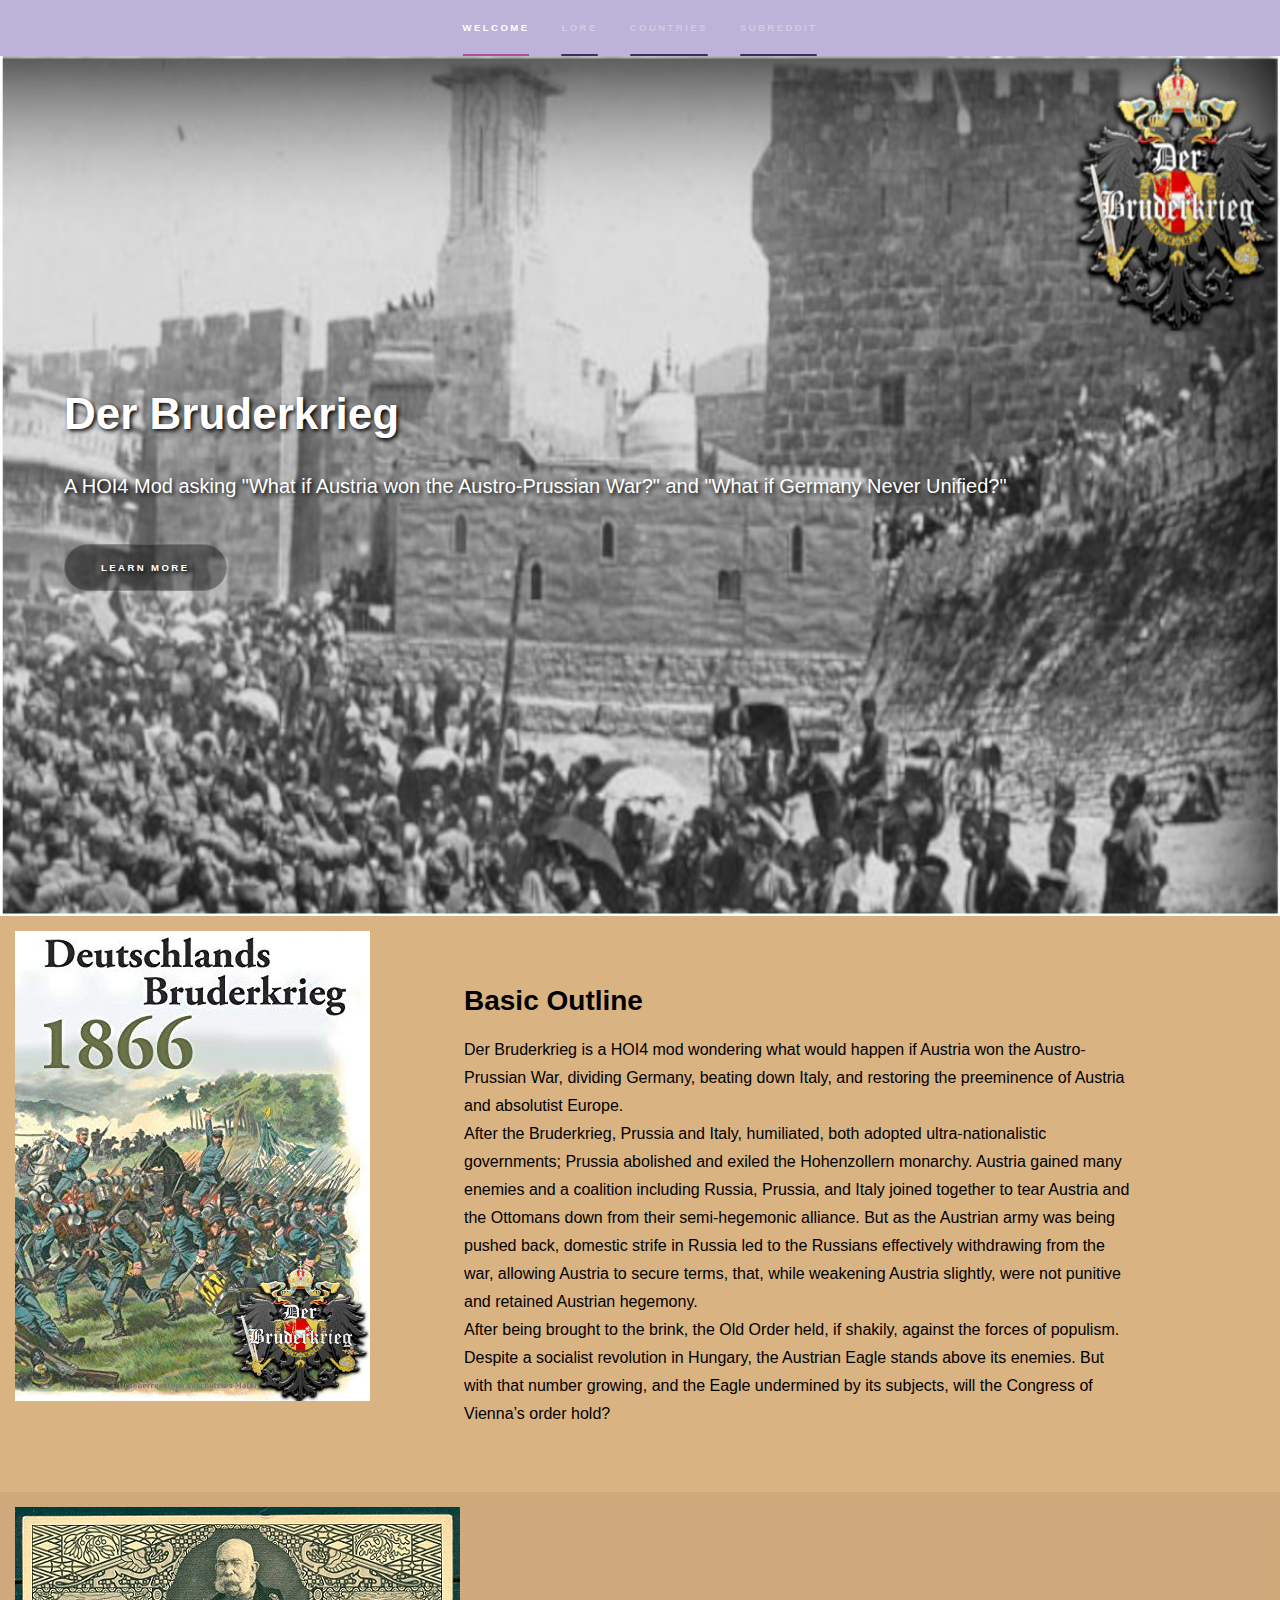
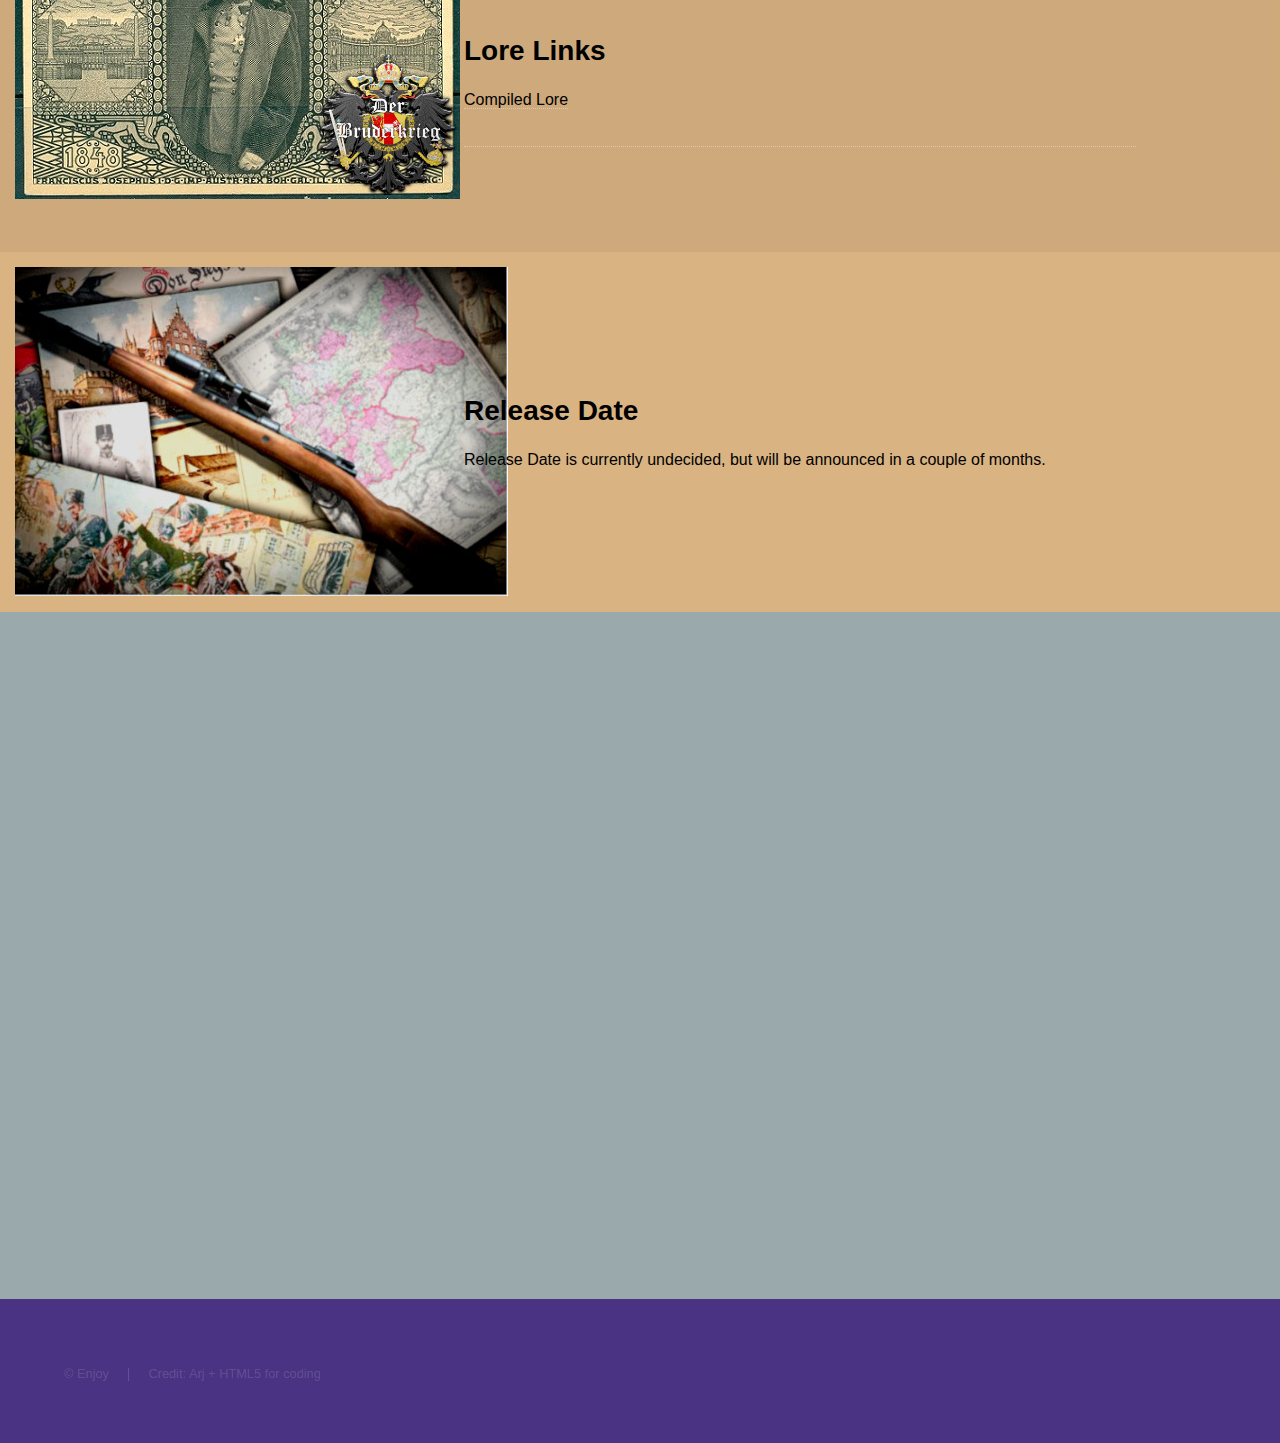
==== commit cd6291fd: "removed teaser part" ====
--- a/index.html
+++ b/index.html
@@ -76,16 +76,7 @@
 								</div>
 							</div>
 						</section>
-						<section>
-							<a  class="image"><img src="images/pic06.jpg" alt="" data-position="top center" /></a>
-							<div class="content">
-								<div class="inner">
-									<h2 style="color: black;">Teasers</h2>
-									<p style="color: black;">Der Bruderkrieg has a wide variety of teasers. Find our most recent ones <a href="teasers.html">here</p>
-									
-								</div>
-							</div>
-						</section>
+					
 					</section>
 
 					
@@ -211,4 +202,4 @@
 			<script src="assets/js/main.js"></script>
 
 	</body>
-</html>+</html>
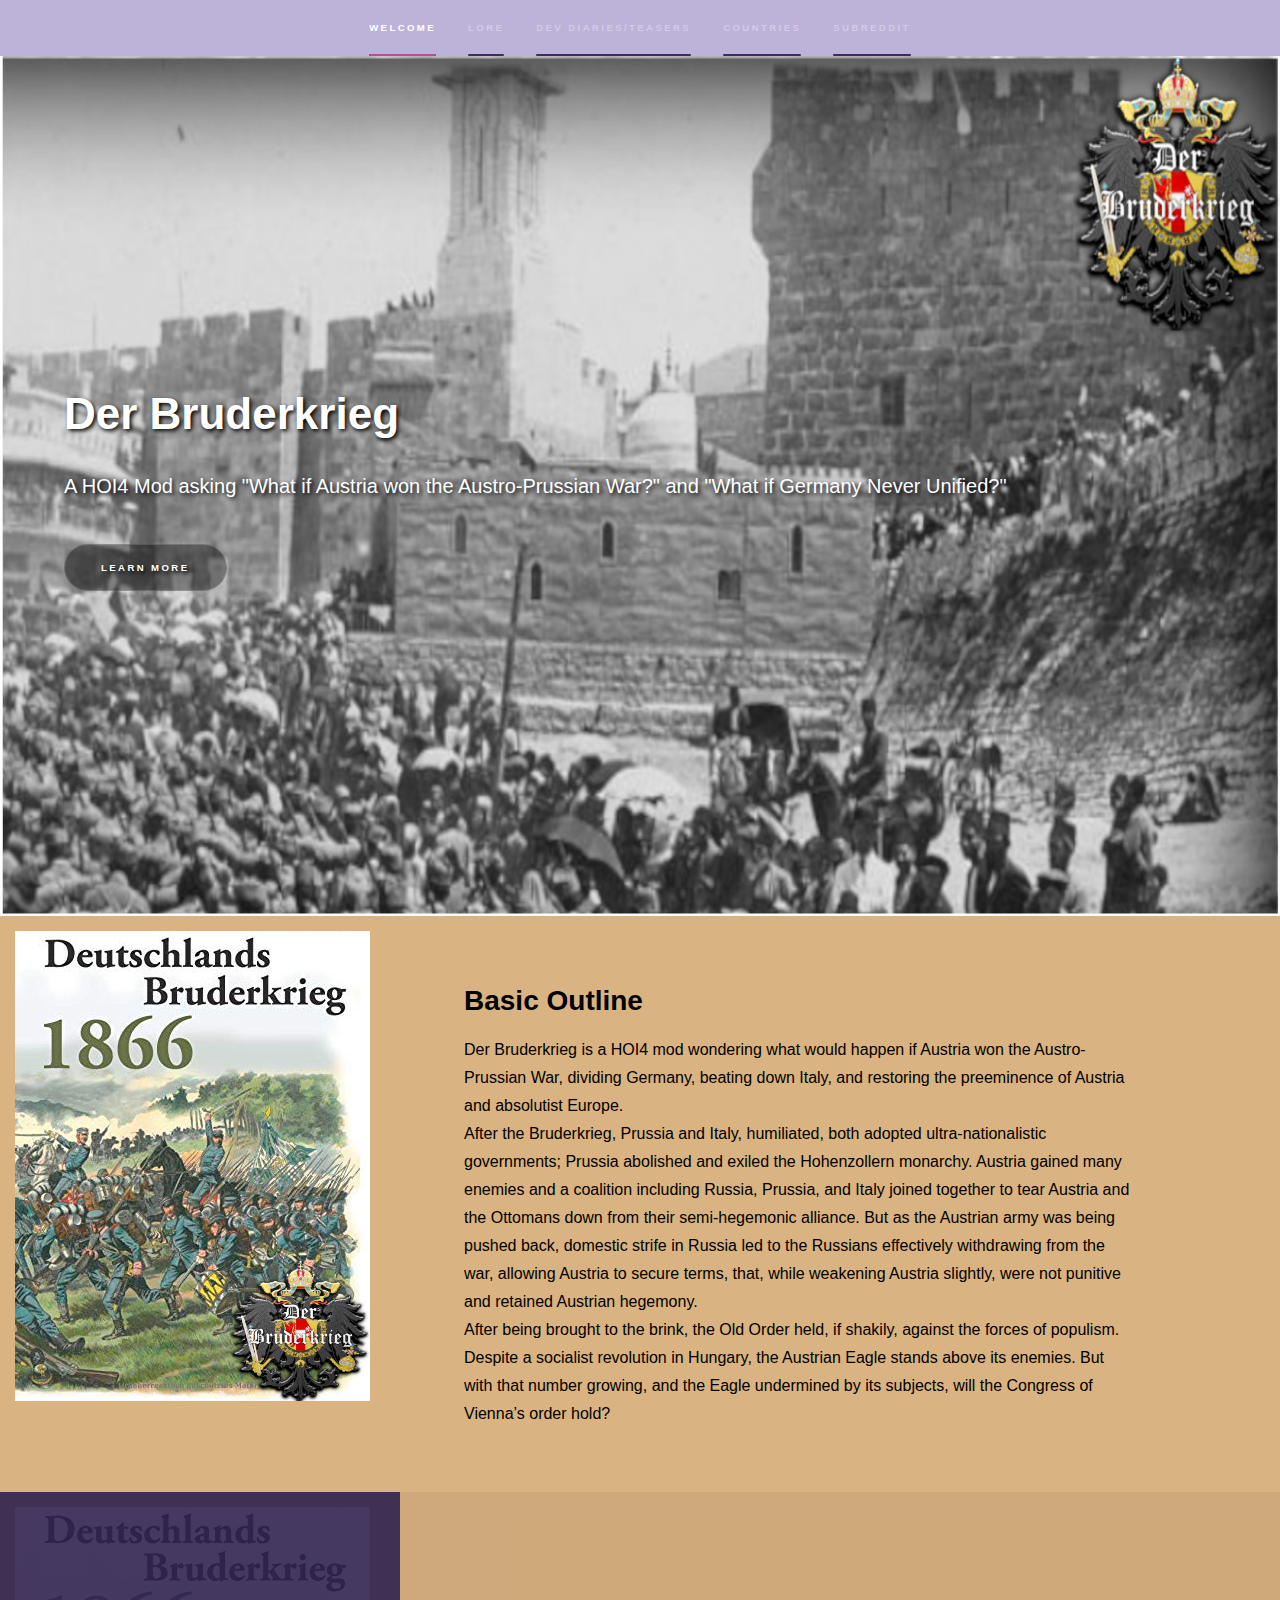
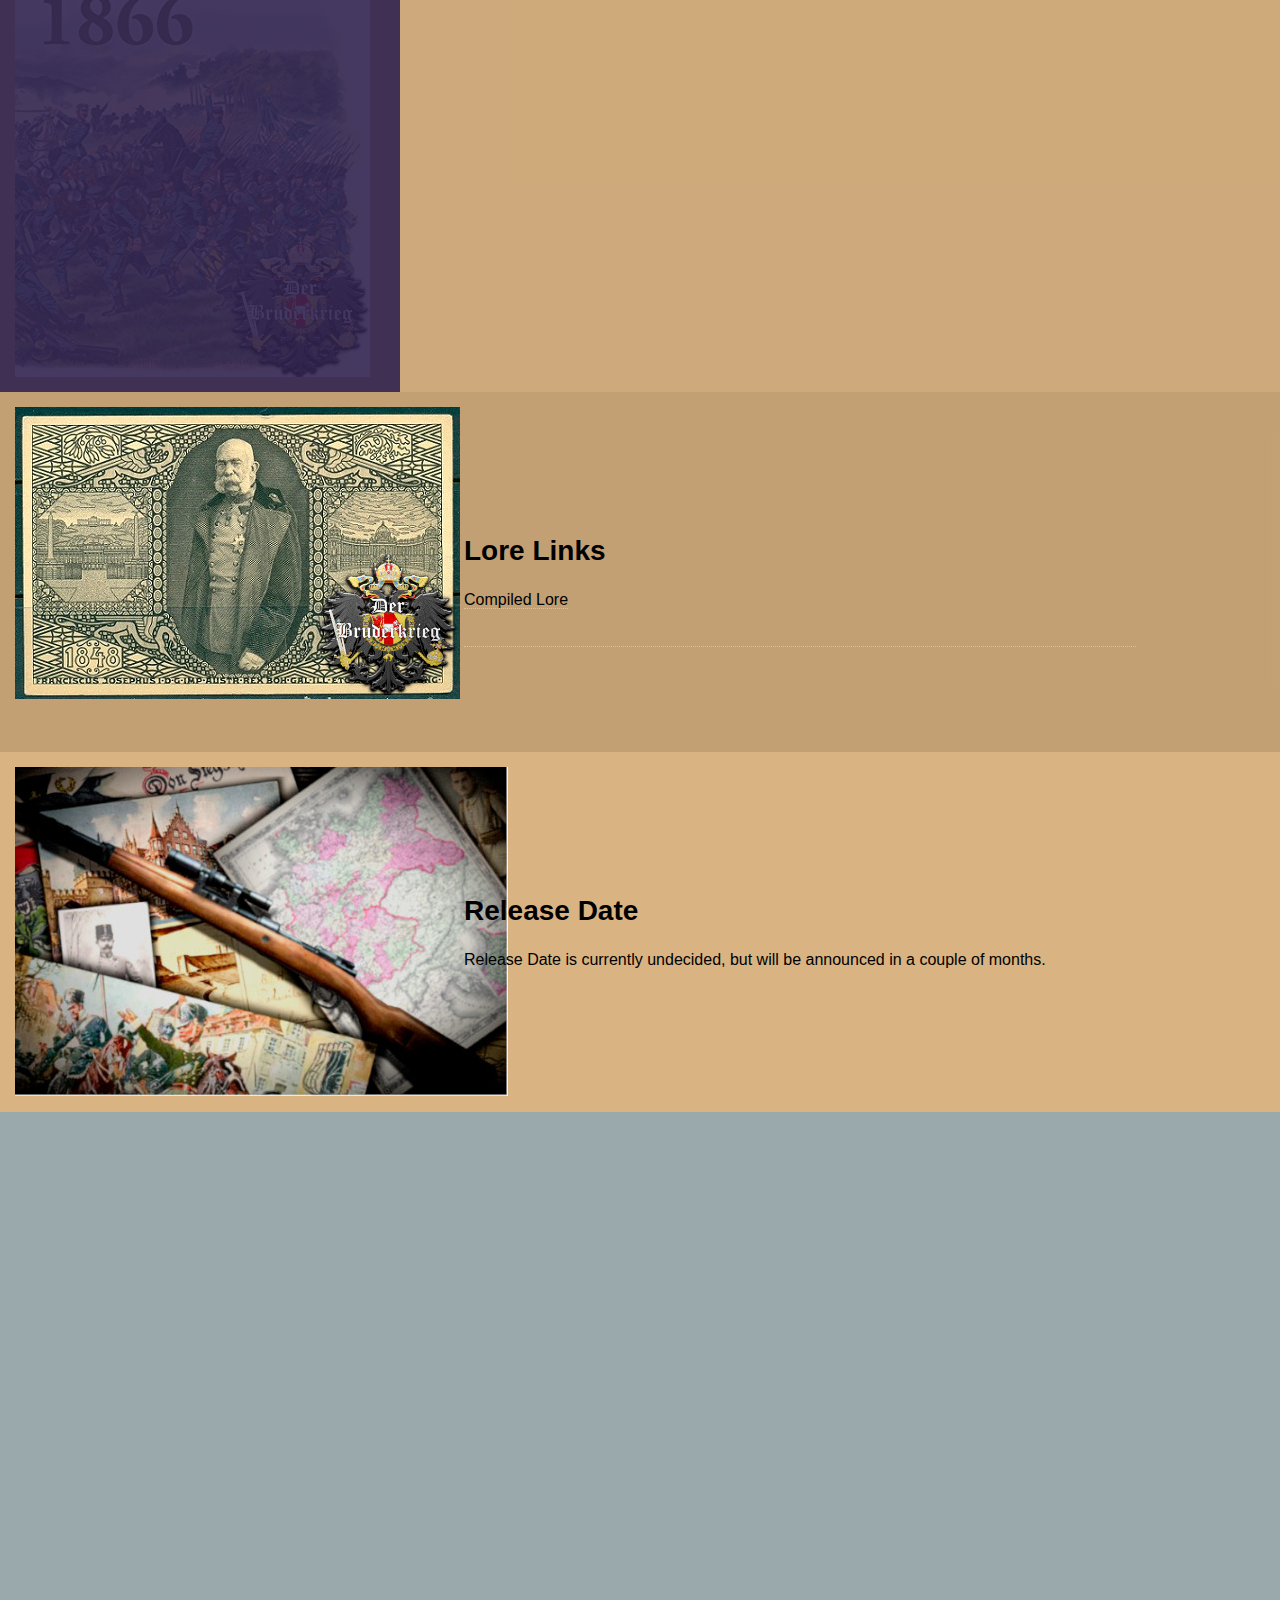
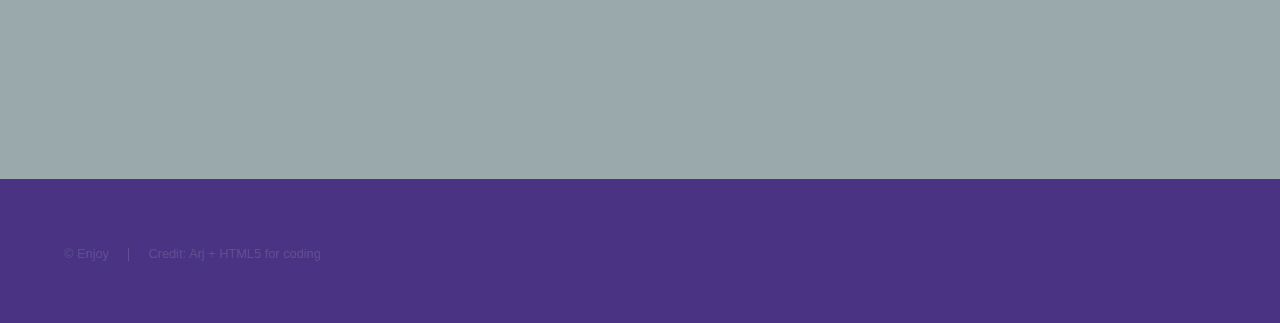
==== commit d97dce85: "github sucks" ====
--- a/index.html
+++ b/index.html
@@ -1,205 +1,217 @@
-<!DOCTYPE HTML>
-<!--
-	Hyperspace by HTML5 UP
-	html5up.net | @ajlkn
-	Free for personal and commercial use under the CCA 3.0 license (html5up.net/license)
--->
-<html>
-	<head>
-		<title>Der Bruderkrieg</title>
-		<meta charset="utf-8" />
-		<meta name="viewport" content="width=device-width, initial-scale=1, user-scalable=no" />
-		<link rel="stylesheet" href="assets/css/main.css" />
-		<noscript><link rel="stylesheet" href="assets/css/noscript.css" /></noscript>
-	</head>
-	<body class="is-preload">
-
-		<!-- Sidebar -->
-			<section id="sidebar">
-				<div class="inner">
-					<nav>
-						<ul>
-							<li><a href="#intro">Welcome</a></li>
-							<li><a href="#one">Lore</a></li>
-							<li><a href="#two">Countries</a></li>
-							<li><a href="https://www.reddit.com/r/derbruderkrieg">Subreddit</a></li>
-						</ul>
-					</nav>
-				</div>
-			</section>
-
-		<!-- Wrapper -->
-			<div id="wrapper">
-
-				<!-- Intro -->
-					<section id="intro" class="wrapper style1 fullscreen fade-up">
-						<div class="inner front">
-							<h1>Der Bruderkrieg</h1>
-							<p>A HOI4 Mod asking "What if Austria won the Austro-Prussian War?" and "What if Germany Never Unified?" <br />
-							</p>
-							<ul class="actions">
-								<li><a href="#one" class="button scrolly">Learn more</a></li>
-							</ul>
-						</div>
-					</section>
-
-				<!-- One -->
-					<section id="one" class="wrapper style2 spotlights">
-						<section>
-							<a  class="image"><img src="images/pic01.jpg" alt="" data-position="center center" /></a>
-							<div class="content">
-								<div class="inner">
-									<h2 style="color: black;">Basic Outline</h2>
-									<p style="color: black;">Der Bruderkrieg is a HOI4 mod wondering what would happen if Austria won the Austro-Prussian War, dividing Germany, beating down Italy, and restoring the preeminence of Austria and absolutist Europe. <br /> After the Bruderkrieg, Prussia and Italy, humiliated, both adopted ultra-nationalistic governments; Prussia abolished and exiled the Hohenzollern monarchy. Austria gained many enemies and a coalition including Russia, Prussia, and Italy joined together to tear Austria and the Ottomans down from their semi-hegemonic alliance. But as the Austrian army was being pushed back, domestic strife in Russia led to the Russians effectively withdrawing from the war, allowing Austria to secure terms, that, while weakening Austria slightly, were not punitive and retained Austrian hegemony.  <br /> After being brought to the brink, the Old Order held, if shakily, against the forces of populism. Despite a socialist revolution in Hungary, the Austrian Eagle stands above its enemies. But with that number growing, and the Eagle undermined by its subjects, will the Congress of Vienna’s order hold?
-										</p>
-									
-								</div>
-							</div>
-						</section>
-						<section>
-							<a  class="image"><img src="images/pic02.jpg" alt="" data-position="top center" /></a>
-							<div class="content">
-								<div class="inner">
-									<h2 style="color: black;">Lore Links</h2>
-									<p style="color: black;"><a href = "https://docs.google.com/document/u/1/d/1PFN4tKG7lw6AhXBbFSqqBUsdXBA_mLdBptA32-HvClY/edit" target="_blank">Compiled Lore</p>
-									
-								</div>
-							</div>
-						</section>
-						<section>
-							<a  class="image"><img src="images/pic03.jpg" alt="" data-position="25% 25%" /></a>
-							<div class="content">
-								<div class="inner">
-									<h2 style="color: black;">Release Date</h2>
-									<p style="color: black;">Release Date is currently undecided, but will be announced in a couple of months.</p>
-					
-								</div>
-							</div>
-						</section>
-					
-					</section>
-
-					
-				</section>
-
-				<!-- Two -->
-					<section id="two" class="wrapper style3 fade-up">
-						<div class="inner">
-							<h2>Countries</h2>
-							<p>Der Bruderkrieg's first release will contain a wide variety of countries. The following 6 countries are those we consider "core countries", the ones most critical to gameplay and lore. While all 6 will be included on release, we also have development ongoing for China and Colombia.</p>
-							<div class="features">
-								<section>
-									<span class="austrianflag"></span>
-									<h3>Austria</h3>
-									<p></p>
-								</section>
-								<section>
-									<span class="icon solid major fa-lock"></span>
-									<h3>Prussia</h3>
-									<p></p>
-								</section>
-								<section>
-									<span class="icon solid major fa-cog"></span>
-									<h3>France</h3>
-									<p></p>
-								</section>
-								<section>
-									<span class="icon solid major fa-desktop"></span>
-									<h3>Russia</h3>
-									<p></p>
-								</section>
-								<section>
-									<span class="icon solid major fa-link"></span>
-									<h3>USA</h3>
-									<p></p>
-								</section>
-								<section>
-									<span class="icon major fa-gem"></span>
-									<h3>Italy</h3>
-									<p></p>
-								</section>
-							</div>
-						</div>
-					</section>
-
-				<!-- Three 
-					<section id="three" class="wrapper style1 fade-up">
-						<div class="inner">
-							<h2>Get in touch</h2>
-							<p>Phasellus convallis elit id ullamcorper pulvinar. Duis aliquam turpis mauris, eu ultricies erat malesuada quis. Aliquam dapibus, lacus eget hendrerit bibendum, urna est aliquam sem, sit amet imperdiet est velit quis lorem.</p>
-							<div class="split style1">
-								<section>
-									<form method="post" action="#">
-										<div class="fields">
-											<div class="field half">
-												<label for="name">Name</label>
-												<input type="text" name="name" id="name" />
-											</div>
-											<div class="field half">
-												<label for="email">Email</label>
-												<input type="text" name="email" id="email" />
-											</div>
-											<div class="field">
-												<label for="message">Message</label>
-												<textarea name="message" id="message" rows="5"></textarea>
-											</div>
-										</div>
-										<ul class="actions">
-											<li><a href="" class="button submit">Send Message</a></li>
-										</ul>
-									</form>
-								</section>
-								<section>
-									<ul class="contact">
-										<li>
-											<h3>Address</h3>
-											<span>12345 Somewhere Road #654<br />
-											Nashville, TN 00000-0000<br />
-											USA</span>
-										</li>
-										<li>
-											<h3>Email</h3>
-											<a >user@untitled.tld</a>
-										</li>
-										<li>
-											<h3>Phone</h3>
-											<span>(000) 000-0000</span>
-										</li>
-										<li>
-											<h3>Social</h3>
-											<ul class="icons">
-												<li><a  class="icon brands fa-twitter"><span class="label">Twitter</span></a></li>
-												<li><a  class="icon brands fa-facebook-f"><span class="label">Facebook</span></a></li>
-												<li><a  class="icon brands fa-github"><span class="label">GitHub</span></a></li>
-												<li><a  class="icon brands fa-instagram"><span class="label">Instagram</span></a></li>
-												<li><a  class="icon brands fa-linkedin-in"><span class="label">LinkedIn</span></a></li>
-											</ul>
-										</li>
-									</ul>
-								</section>
-							</div>
-						</div>
-					</section> -->
-
-			</div>
-
-		<!-- Footer -->
-			<footer id="footer" class="wrapper style1-alt">
-				<div class="inner">
-					<ul class="menu">
-						<li>&copy; Enjoy</li><li>Credit: Arj + HTML5 for coding</a></li>
-					</ul>
-				</div>
-			</footer>
-
-		<!-- Scripts -->
-			<script src="assets/js/jquery.min.js"></script>
-			<script src="assets/js/jquery.scrollex.min.js"></script>
-			<script src="assets/js/jquery.scrolly.min.js"></script>
-			<script src="assets/js/browser.min.js"></script>
-			<script src="assets/js/breakpoints.min.js"></script>
-			<script src="assets/js/util.js"></script>
-			<script src="assets/js/main.js"></script>
-
-	</body>
-</html>
+<!DOCTYPE HTML>
+<!--
+	Hyperspace by HTML5 UP
+	html5up.net | @ajlkn
+	Free for personal and commercial use under the CCA 3.0 license (html5up.net/license)
+-->
+<html>
+	<head>
+		<title>Der Bruderkrieg</title>
+		<meta charset="utf-8" />
+		<meta name="viewport" content="width=device-width, initial-scale=1, user-scalable=no" />
+		<link rel="stylesheet" href="assets/css/main.css" />
+		<noscript><link rel="stylesheet" href="assets/css/noscript.css" /></noscript>
+	</head>
+	<body class="is-preload">
+
+		<!-- Sidebar -->
+			<section id="sidebar">
+				<div class="inner">
+					<nav>
+						<ul>
+							<li><a href="#intro">Welcome</a></li>
+							<li><a href="#one">Lore</a></li>
+							<li><a href="#three">Dev Diaries/Teasers</a></li>
+							<li><a href="#two">Countries</a></li>
+							<li><a href="https://www.reddit.com/r/derbruderkrieg" target="_blank">Subreddit</a></li>
+						</ul>
+					</nav>
+				</div>
+			</section>
+
+		<!-- Wrapper -->
+			<div id="wrapper">
+
+				<!-- Intro -->
+					<section id="intro" class="wrapper style1 fullscreen fade-up">
+						<div class="inner front">
+							<h1>Der Bruderkrieg</h1>
+							<p>A HOI4 Mod asking "What if Austria won the Austro-Prussian War?" and "What if Germany Never Unified?" <br />
+							</p> 
+							<ul class="actions">
+								<li><a href="#one" class="button scrolly">Learn more</a></li>
+							</ul>
+						</div>
+					</section>
+
+				<!-- One -->
+					<section id="one" class="wrapper style2 spotlights">
+						<section>
+							<a  class="image"><img src="images/pic01.jpg" alt="" data-position="center center" /></a>
+							<div class="content">
+								<div class="inner">
+									<h2 style="color: black;">Basic Outline</h2>
+									<p style="color: black;">Der Bruderkrieg is a HOI4 mod wondering what would happen if Austria won the Austro-Prussian War, dividing Germany, beating down Italy, and restoring the preeminence of Austria and absolutist Europe. <br /> After the Bruderkrieg, Prussia and Italy, humiliated, both adopted ultra-nationalistic governments; Prussia abolished and exiled the Hohenzollern monarchy. Austria gained many enemies and a coalition including Russia, Prussia, and Italy joined together to tear Austria and the Ottomans down from their semi-hegemonic alliance. But as the Austrian army was being pushed back, domestic strife in Russia led to the Russians effectively withdrawing from the war, allowing Austria to secure terms, that, while weakening Austria slightly, were not punitive and retained Austrian hegemony.  <br /> After being brought to the brink, the Old Order held, if shakily, against the forces of populism. Despite a socialist revolution in Hungary, the Austrian Eagle stands above its enemies. But with that number growing, and the Eagle undermined by its subjects, will the Congress of Vienna’s order hold?
+										</p>
+									
+								</div>
+							</div>
+						</section>
+						<section id = "three">
+							<a class="image"><img src="images/pic01.jpg" alt="" data-position="center center" /></a>
+							<div class="content">
+								<div class="inner">
+									<h2 style="color: black;">Dev Diaries/Teasers</h2> 
+									<p style="color: black;">DBK features many different teasers: <a href = "https://docs.google.com/document/d/1hXLdQOO0-9iq5EIACvBcG1c6RtGEfeaxIQGVJqVlomg/edit" target = "_blank"> View them here</a>
+									</p>
+						
+								</div>
+							</div>
+						</section>
+						<section>
+							<a  class="image"><img src="images/pic02.jpg" alt="" data-position="top center" /></a>
+							<div class="content">
+								<div class="inner">
+									<h2 style="color: black;">Lore Links</h2>
+									<p style="color: black;"><a href = "https://docs.google.com/document/u/1/d/1PFN4tKG7lw6AhXBbFSqqBUsdXBA_mLdBptA32-HvClY/edit" target="_blank">Compiled Lore</p>
+									
+								</div>
+							</div>
+						</section>
+						<section>
+							<a  class="image"><img src="images/pic03.jpg" alt="" data-position="25% 25%" /></a>
+							<div class="content">
+								<div class="inner">
+									<h2 style="color: black;">Release Date</h2>
+									<p style="color: black;">Release Date is currently undecided, but will be announced in a couple of months.</p>
+					
+								</div>
+							</div>
+						</section>
+					
+					</section>
+
+					
+				</section>
+
+				<!-- Two -->
+					<section id="two" class="wrapper style3 fade-up">
+						<div class="inner">
+							<h2>Countries</h2>
+							<p>Der Bruderkrieg's first release will contain a wide variety of countries. The following 6 countries are those we consider "core countries", the ones most critical to gameplay and lore. While all 6 will be included on release, we also have development ongoing for China and Colombia.</p>
+							<div class="features">
+								<section>
+									<span class="icon solid major fa-lock"></span>
+									<h3>Austria</h3>
+									<p></p>
+								</section>
+								<section>
+									<span class="icon solid major fa-lock"></span>
+									<h3>Prussia</h3>
+									<p></p>
+								</section>
+								<section>
+									<span class="icon solid major fa-cog"></span>
+									<h3>France</h3>
+									<p></p>
+								</section>
+								<section>
+									<span class="icon solid major fa-desktop"></span>
+									<h3>Russia</h3>
+									<p></p>
+								</section>
+								<section>
+									<span class="icon solid major fa-link"></span>
+									<h3>USA</h3>
+									<p></p>
+								</section>
+								<section>
+									<span class="icon major fa-gem"></span>
+									<h3>Italy</h3>
+									<p></p>
+								</section>
+							</div>
+						</div>
+					</section>
+
+				<!-- Three 
+					<section id="three" class="wrapper style1 fade-up">
+						<div class="inner">
+							<h2>Get in touch</h2>
+							<p>Phasellus convallis elit id ullamcorper pulvinar. Duis aliquam turpis mauris, eu ultricies erat malesuada quis. Aliquam dapibus, lacus eget hendrerit bibendum, urna est aliquam sem, sit amet imperdiet est velit quis lorem.</p>
+							<div class="split style1">
+								<section>
+									<form method="post" action="#">
+										<div class="fields">
+											<div class="field half">
+												<label for="name">Name</label>
+												<input type="text" name="name" id="name" />
+											</div>
+											<div class="field half">
+												<label for="email">Email</label>
+												<input type="text" name="email" id="email" />
+											</div>
+											<div class="field">
+												<label for="message">Message</label>
+												<textarea name="message" id="message" rows="5"></textarea>
+											</div>
+										</div>
+										<ul class="actions">
+											<li><a href="" class="button submit">Send Message</a></li>
+										</ul>
+									</form>
+								</section>
+								<section>
+									<ul class="contact">
+										<li>
+											<h3>Address</h3>
+											<span>12345 Somewhere Road #654<br />
+											Nashville, TN 00000-0000<br />
+											USA</span>
+										</li>
+										<li>
+											<h3>Email</h3>
+											<a >user@untitled.tld</a>
+										</li>
+										<li>
+											<h3>Phone</h3>
+											<span>(000) 000-0000</span>
+										</li>
+										<li>
+											<h3>Social</h3>
+											<ul class="icons">
+												<li><a  class="icon brands fa-twitter"><span class="label">Twitter</span></a></li>
+												<li><a  class="icon brands fa-facebook-f"><span class="label">Facebook</span></a></li>
+												<li><a  class="icon brands fa-github"><span class="label">GitHub</span></a></li>
+												<li><a  class="icon brands fa-instagram"><span class="label">Instagram</span></a></li>
+												<li><a  class="icon brands fa-linkedin-in"><span class="label">LinkedIn</span></a></li>
+											</ul>
+										</li>
+									</ul>
+								</section>
+							</div>
+						</div>
+					</section> -->
+
+			</div>
+
+		<!-- Footer -->
+			<footer id="footer" class="wrapper style1-alt">
+				<div class="inner">
+					<ul class="menu">
+						<li>&copy; Enjoy</li><li>Credit: Arj + HTML5 for coding</a></li>
+					</ul>
+				</div>
+			</footer>
+
+		<!-- Scripts -->
+			<script src="assets/js/jquery.min.js"></script>
+			<script src="assets/js/jquery.scrollex.min.js"></script>
+			<script src="assets/js/jquery.scrolly.min.js"></script>
+			<script src="assets/js/browser.min.js"></script>
+			<script src="assets/js/breakpoints.min.js"></script>
+			<script src="assets/js/util.js"></script>
+			<script src="assets/js/main.js"></script>
+
+	</body>
+</html>
--- a/assets/css/noscript.css
+++ b/assets/css/noscript.css
@@ -1,7 +1,7 @@
-/*
-	Hyperspace by HTML5 UP
-	html5up.net | @ajlkn
-	Free for personal and commercial use under the CCA 3.0 license (html5up.net/license)
+/*
+	Hyperspace by HTML5 UP
+	html5up.net | @ajlkn
+	Free for personal and commercial use under the CCA 3.0 license (html5up.net/license)
 */
 
 /* Spotlights */
